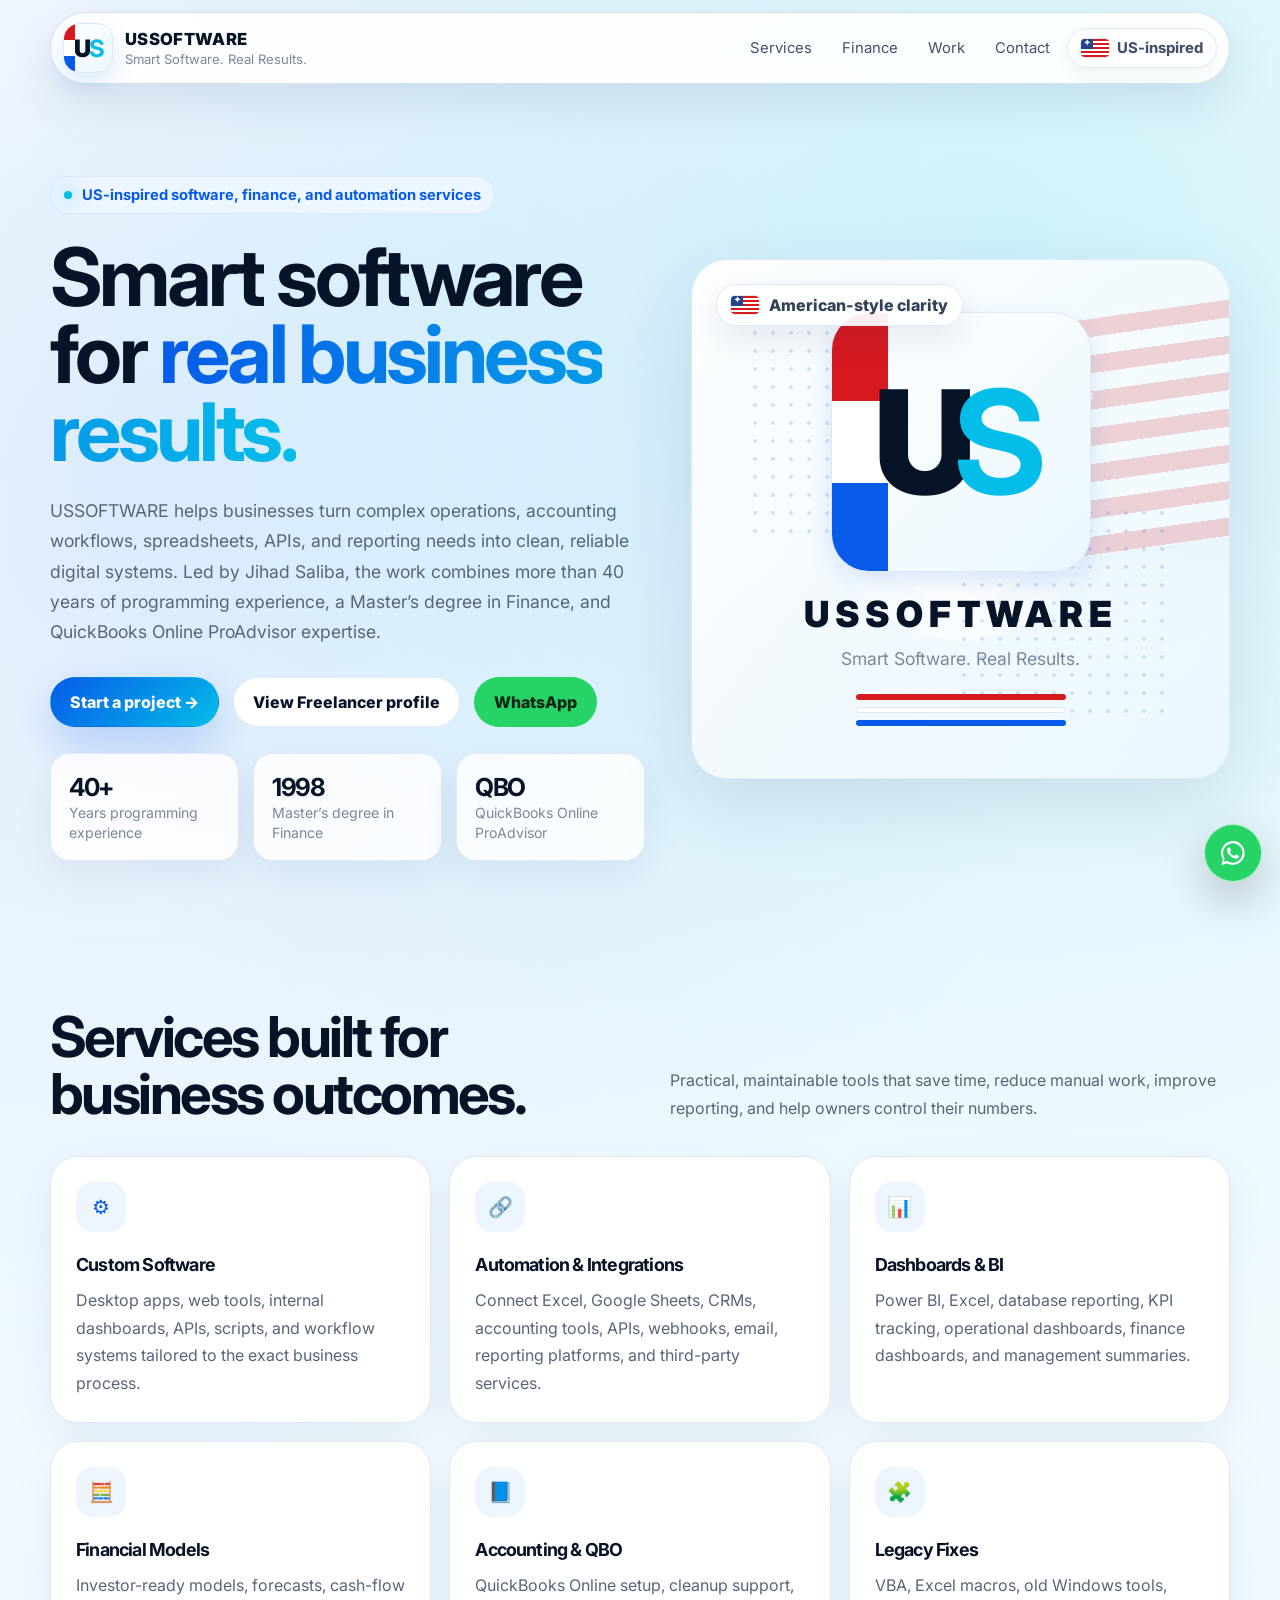
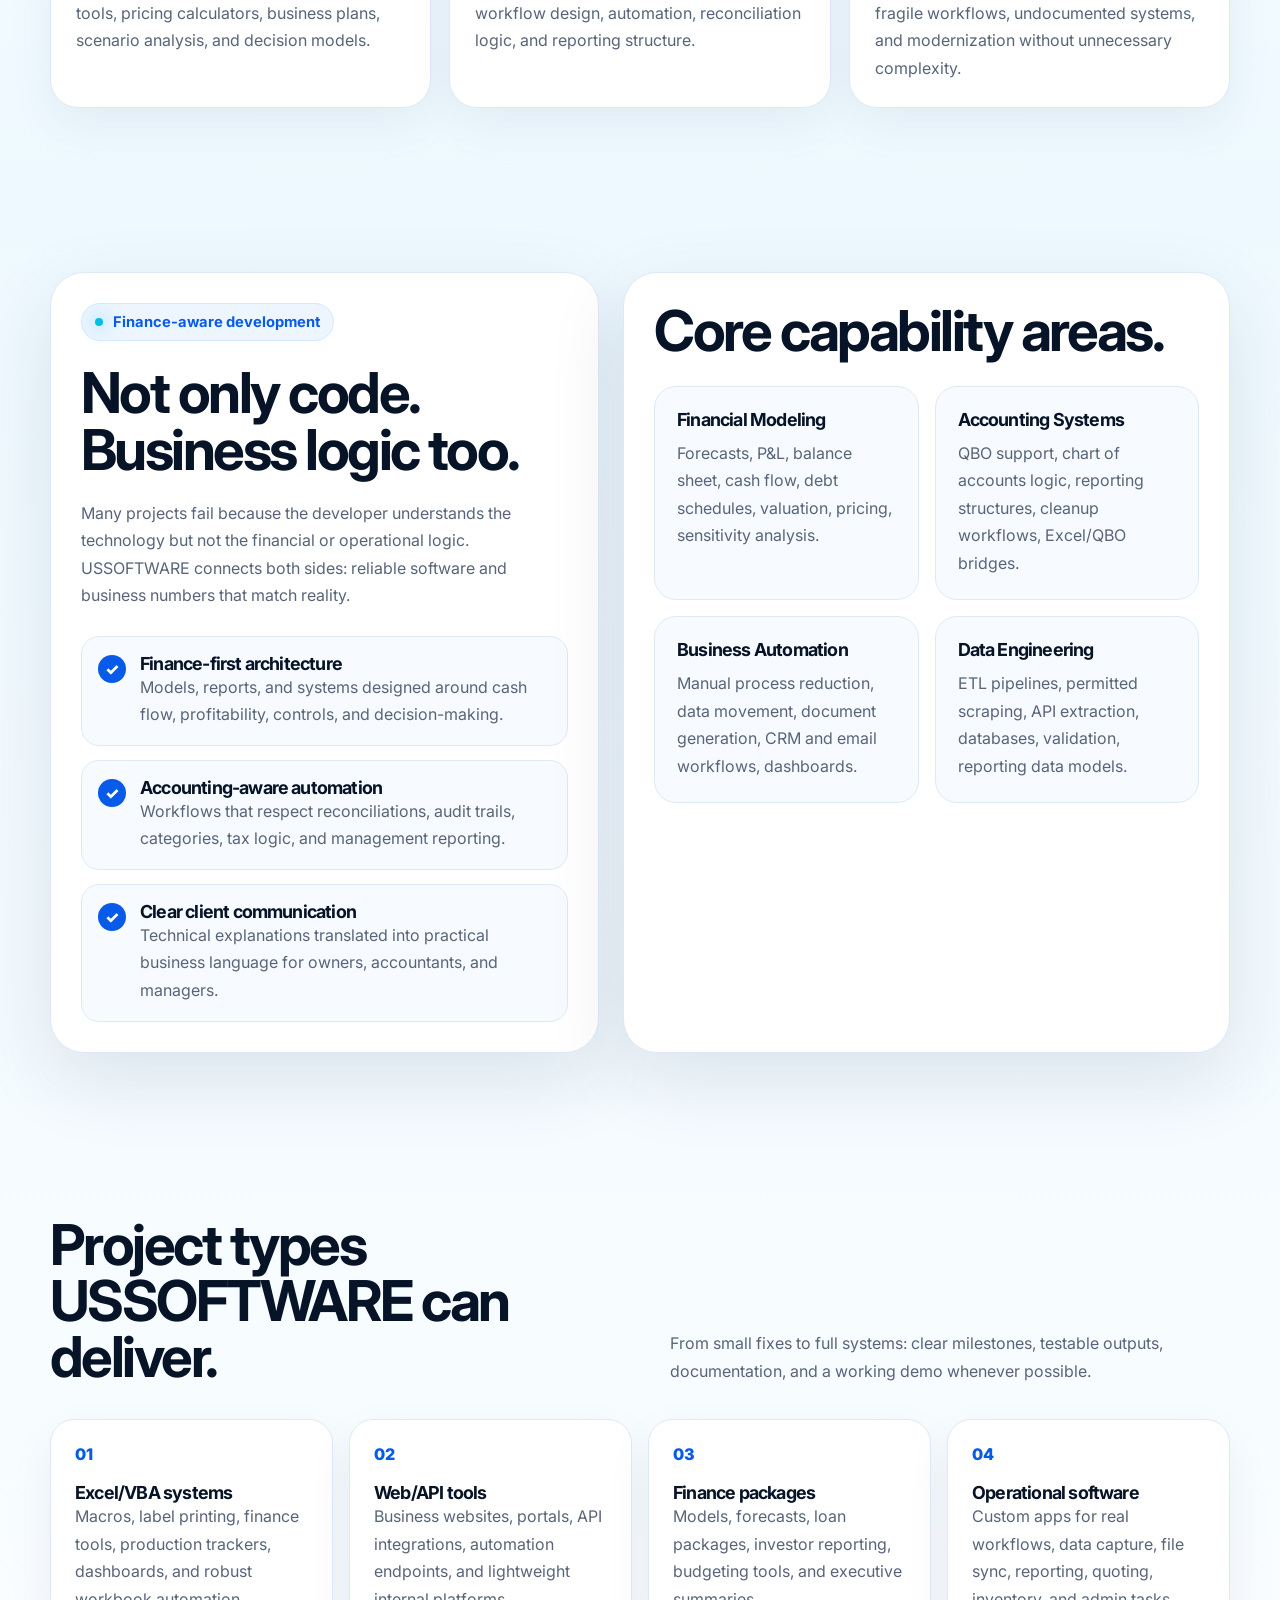
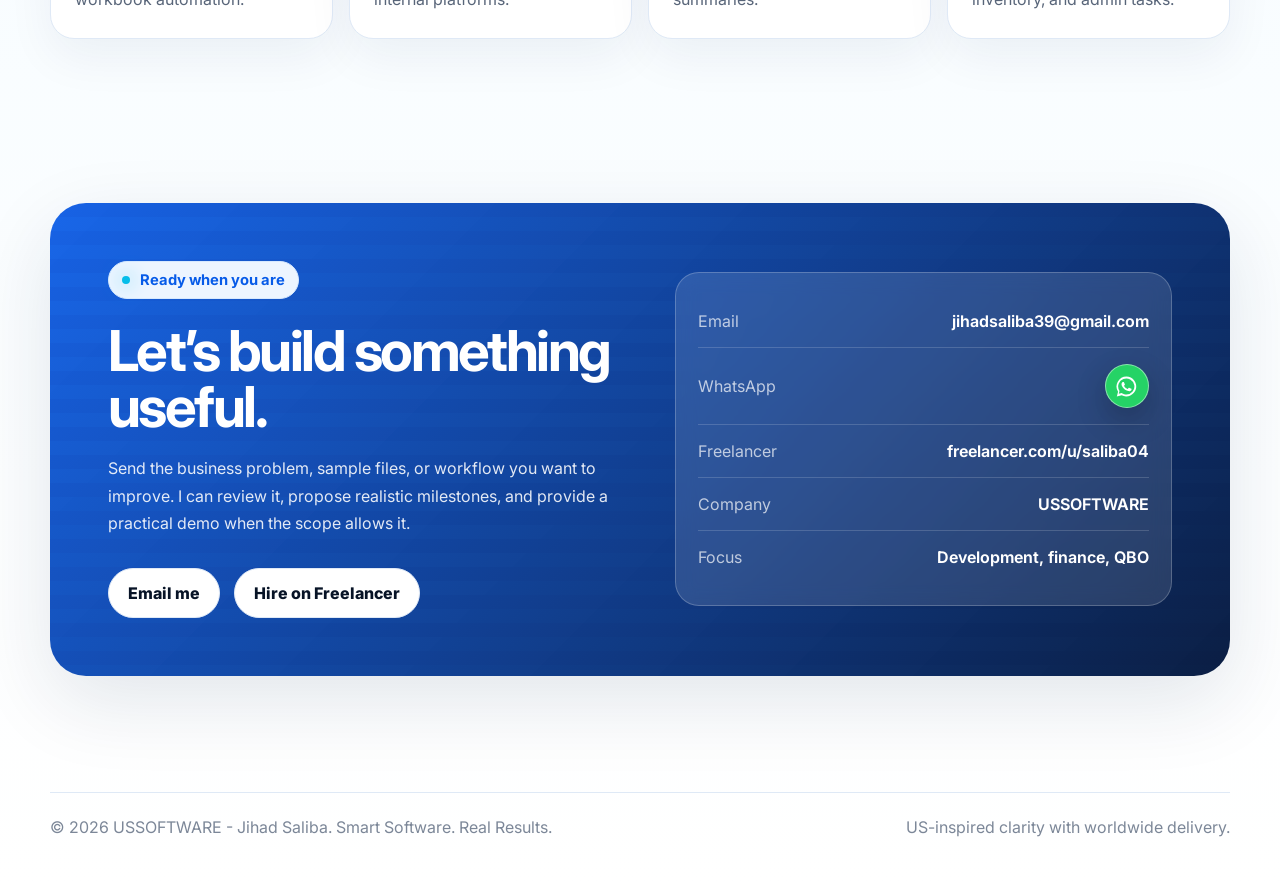
==== index.html @ 2dd70444 "Add files via upload" ====
<!doctype html>
<html lang="en">
<head>
<meta charset="utf-8" />
<meta name="viewport" content="width=device-width, initial-scale=1, viewport-fit=cover" />
<title>USSOFTWARE | Smart Software. Real Results.</title>
<meta name="description" content="USSOFTWARE by Jihad Saliba: software development, automation, financial modeling, accounting systems, dashboards, and QuickBooks Online ProAdvisor services." />
<meta name="theme-color" content="#071326" />
<meta property="og:title" content="USSOFTWARE | Smart Software. Real Results." />
<meta property="og:description" content="Custom software, automation, financial modeling, accounting systems, dashboards, and QBO ProAdvisor services." />
<meta property="og:type" content="website" />
<link rel="preconnect" href="https://fonts.googleapis.com">
<link rel="preconnect" href="https://fonts.gstatic.com" crossorigin>
<link href="https://fonts.googleapis.com/css2?family=Inter:wght@400;500;650;750;850;900&display=swap" rel="stylesheet">
<style>
:root{--ink:#071326;--text:#586579;--muted:#7c8798;--line:#dfe9f6;--blue:#075be8;--cyan:#05bde9;--red:#d71920;--green:#25d366;--shadow:0 26px 80px rgba(12,37,77,.11);--max:1180px}*{box-sizing:border-box}html{scroll-behavior:smooth}body{margin:0;font-family:Inter,system-ui,-apple-system,Segoe UI,sans-serif;color:var(--ink);background:radial-gradient(circle at 80% 6%,rgba(5,189,233,.18),transparent 28%),radial-gradient(circle at 10% 12%,rgba(7,91,232,.10),transparent 26%),linear-gradient(180deg,#fff 0%,#eef9ff 44%,#fff 100%);overflow-x:hidden}a{text-decoration:none;color:inherit}p{margin:0;color:var(--text);line-height:1.72}h1,h2,h3{margin:0;color:var(--ink);letter-spacing:-.045em}h1{font-size:clamp(2.65rem,6.3vw,5.8rem);line-height:.96}h2{font-size:clamp(2rem,4.4vw,3.8rem);line-height:1}h3{font-size:1.12rem}.shell{width:min(var(--max),calc(100% - 40px));margin:0 auto}.topbar{position:sticky;top:max(12px,env(safe-area-inset-top));z-index:50;width:min(var(--max),calc(100% - 28px));margin:12px auto 0;padding:10px 12px;border-radius:999px;display:flex;align-items:center;justify-content:space-between;background:rgba(255,255,255,.92);border:1px solid rgba(214,226,242,.95);box-shadow:0 18px 50px rgba(12,37,77,.10);backdrop-filter:blur(18px)}.brand{display:flex;align-items:center;gap:12px;min-width:0}.brand-mark,.big-mark{position:relative;display:grid;place-items:center;overflow:hidden;background:linear-gradient(135deg,#fff,#eaf7ff);border:1px solid var(--line);box-shadow:0 10px 25px rgba(7,91,232,.14);isolation:isolate}.brand-mark{width:50px;height:50px;border-radius:16px;flex:0 0 50px}.brand-mark:before,.big-mark:before{content:"";position:absolute;left:0;top:0;width:22%;height:100%;background:linear-gradient(180deg,var(--red) 0 34%,#fff 34% 66%,var(--blue) 66% 100%);z-index:-1}.brand-mark span{font-weight:900;font-size:1.5rem;letter-spacing:-.12em;color:var(--ink)}.brand-mark b,.big-mark b{color:var(--cyan)}.brand strong{display:block;font-size:1.04rem;font-weight:850;letter-spacing:.02em;white-space:nowrap}.brand em{display:block;font-style:normal;color:var(--muted);font-size:.82rem;margin-top:2px;white-space:nowrap}nav{display:flex;align-items:center;gap:4px}nav a,.flag-pill{padding:10px 13px;border-radius:999px;color:#425069;font-size:.93rem;transition:.2s ease}nav a:hover{background:#edf5ff;color:var(--blue)}.flag-pill{display:inline-flex;align-items:center;gap:8px;background:#fff;border:1px solid var(--line);font-weight:750;box-shadow:0 8px 22px rgba(12,37,77,.05)}.menu-btn{display:none;border:0;background:transparent;font-size:1.75rem;color:var(--ink)}.mini-flag{width:28px;height:18px;border-radius:4px;display:inline-block;position:relative;flex:0 0 auto;overflow:hidden;box-shadow:0 0 0 1px rgba(7,19,38,.10);background:repeating-linear-gradient(180deg,#d71920 0 2px,#fff 2px 4px)}.mini-flag:before{content:"";position:absolute;left:0;top:0;width:12px;height:10px;background:#21468b}.mini-flag:after{content:"✦";position:absolute;left:2px;top:-3px;color:#fff;font-size:10px;letter-spacing:1px}.hero{padding:92px 0 66px}.hero-grid{display:grid;grid-template-columns:1.05fr .95fr;gap:46px;align-items:center}.eyebrow{display:inline-flex;align-items:center;gap:10px;padding:9px 13px;border-radius:999px;color:var(--blue);background:#edf5ff;border:1px solid #d7e9ff;font-weight:700;font-size:.92rem;margin-bottom:24px}.dot{width:8px;height:8px;border-radius:50%;background:var(--cyan);box-shadow:0 0 20px var(--cyan)}.hero h1 span{color:transparent;background:linear-gradient(90deg,var(--blue),var(--cyan));-webkit-background-clip:text;background-clip:text}.hero-copy{max-width:750px;margin-top:26px;font-size:1.1rem}.cta-row{display:flex;flex-wrap:wrap;gap:14px;margin-top:30px}.btn{display:inline-flex;align-items:center;justify-content:center;gap:9px;padding:14px 19px;border-radius:999px;font-weight:800;border:1px solid transparent;transition:.2s ease}.btn:hover{transform:translateY(-2px)}.btn.primary{color:#fff;background:linear-gradient(135deg,var(--blue),var(--cyan));box-shadow:0 18px 42px rgba(7,91,232,.22)}.btn.secondary{background:#fff;color:var(--ink);border-color:var(--line)}.btn.whatsapp{background:var(--green);color:#052414}.proof-row{display:grid;grid-template-columns:repeat(3,1fr);gap:14px;margin-top:26px}.proof{padding:18px;border-radius:20px;background:rgba(255,255,255,.84);border:1px solid var(--line);box-shadow:0 14px 38px rgba(12,37,77,.07)}.proof strong{display:block;font-size:1.55rem;letter-spacing:-.06em}.proof span{color:var(--muted);font-size:.88rem}.hero-card{position:relative;min-height:520px;border-radius:36px;padding:clamp(24px,4vw,44px);display:grid;place-items:center;overflow:hidden;background:radial-gradient(circle at 50% 48%,#fff 0 24%,rgba(255,255,255,.58) 25% 34%,transparent 35%),linear-gradient(135deg,rgba(255,255,255,.94),rgba(237,247,255,.78));border:1px solid var(--line);box-shadow:var(--shadow)}.hero-card:before,.hero-card:after{content:"";position:absolute;width:220px;height:220px;background-image:radial-gradient(circle,rgba(7,91,232,.16) 2px,transparent 2px);background-size:18px 18px}.hero-card:before{top:64px;left:54px}.hero-card:after{right:54px;bottom:54px}.flag-backdrop{position:absolute;right:-80px;top:56px;width:380px;height:235px;border-radius:30px;opacity:.18;transform:rotate(-8deg);background:repeating-linear-gradient(180deg,#d71920 0 18px,#fff 18px 36px);box-shadow:0 24px 70px rgba(7,31,85,.12)}.flag-backdrop:before{content:"";position:absolute;left:0;top:0;width:155px;height:126px;border-radius:30px 0 18px 0;background:#21468b}.flag-backdrop:after{content:"★ ★ ★ ★ ★\A ★ ★ ★ ★\A ★ ★ ★ ★ ★";white-space:pre;position:absolute;left:22px;top:17px;color:#fff;font-size:15px;line-height:1.55;letter-spacing:7px}.ribbon{position:absolute;left:24px;top:24px;z-index:3;display:inline-flex;align-items:center;gap:10px;padding:10px 14px;border-radius:999px;background:rgba(255,255,255,.92);border:1px solid var(--line);box-shadow:0 14px 34px rgba(12,37,77,.09);color:#334158;font-weight:800;white-space:nowrap}.big-logo{position:relative;z-index:2;width:min(430px,100%);text-align:center}.big-mark{width:clamp(170px,34vw,260px);height:clamp(170px,34vw,260px);border-radius:38px;margin:0 auto 24px}.big-mark span{font-weight:900;font-size:clamp(5.8rem,12vw,9rem);letter-spacing:-.16em;color:var(--ink);transform:translateX(-.08em)}.wordmark{font-size:clamp(1.4rem,3vw,2.25rem);line-height:1.05;letter-spacing:.16em;font-weight:900;color:var(--ink);white-space:nowrap}.tagline{margin-top:10px;color:var(--muted);font-size:clamp(.95rem,2vw,1.1rem)}.flag-lines{width:210px;max-width:70%;margin:20px auto 0;display:grid;gap:7px}.flag-lines span{height:6px;border-radius:99px;display:block}.flag-lines span:nth-child(1){background:var(--red)}.flag-lines span:nth-child(2){background:#fff;border:1px solid var(--line)}.flag-lines span:nth-child(3){background:var(--blue)}section{padding:82px 0}.section-head{display:flex;justify-content:space-between;align-items:end;gap:22px;margin-bottom:34px}.section-head p{max-width:560px}.cards{display:grid;grid-template-columns:repeat(3,1fr);gap:18px}.card{min-height:244px;padding:25px;border-radius:28px;background:#fff;border:1px solid var(--line);box-shadow:0 18px 48px rgba(12,37,77,.06);transition:.2s ease}.card:hover{transform:translateY(-5px);box-shadow:0 26px 65px rgba(12,37,77,.1)}.icon{width:50px;height:50px;border-radius:17px;display:grid;place-items:center;margin-bottom:22px;color:var(--blue);background:#edf5ff;font-size:1.25rem}.card h3{margin-bottom:12px}.split{display:grid;grid-template-columns:.95fr 1.05fr;gap:24px;align-items:stretch}.panel{border-radius:34px;padding:30px;background:#fff;border:1px solid var(--line);box-shadow:var(--shadow)}.list{display:grid;gap:14px;margin-top:26px}.list-item{display:grid;grid-template-columns:auto 1fr;gap:14px;padding:16px;border-radius:18px;background:#f7fbff;border:1px solid var(--line)}.check{width:28px;height:28px;border-radius:50%;display:grid;place-items:center;color:#fff;background:var(--blue);font-weight:850;margin-top:2px}.feature-grid{display:grid;grid-template-columns:repeat(2,1fr);gap:16px;margin-top:26px}.feature-tile{padding:22px;border-radius:22px;border:1px solid var(--line);background:#f7fbff}.feature-tile h3{margin-bottom:10px}.timeline{display:grid;grid-template-columns:repeat(4,1fr);gap:16px}.step{padding:24px;border-radius:24px;background:#fff;border:1px solid var(--line);box-shadow:0 18px 48px rgba(12,37,77,.06)}.num{color:var(--blue);font-weight:850;margin-bottom:18px;display:inline-block}.contact-box{border-radius:36px;padding:clamp(30px,6vw,58px);display:grid;grid-template-columns:1.04fr .96fr;gap:28px;align-items:center;overflow:hidden;position:relative;color:#fff;background:linear-gradient(135deg,rgba(7,91,232,.93),rgba(6,26,64,.98)),repeating-linear-gradient(180deg,rgba(215,25,32,.22) 0 14px,rgba(255,255,255,.14) 14px 28px);box-shadow:var(--shadow)}.contact-box h2,.contact-box p{color:#fff}.contact-box p{opacity:.88}.contact-card{position:relative;z-index:1;padding:22px;border-radius:24px;background:rgba(255,255,255,.12);border:1px solid rgba(255,255,255,.22);backdrop-filter:blur(10px)}.contact-row{display:flex;align-items:center;justify-content:space-between;gap:14px;padding:16px 0;border-bottom:1px solid rgba(255,255,255,.16)}.contact-row:last-child{border-bottom:0}.contact-row span{color:rgba(255,255,255,.7)}.contact-row a{color:#fff;font-weight:650;word-break:break-word}.wa-contact-icon{width:44px;height:44px;border-radius:50%;background:#25D366;display:grid;place-items:center;box-shadow:0 12px 30px rgba(0,0,0,.22);border:1px solid rgba(255,255,255,.45);flex:0 0 auto}.wa-contact-icon svg{width:25px;height:25px;fill:#fff}.wa-contact-icon:hover{transform:translateY(-2px)}footer{padding:34px 0 50px;color:var(--muted)}.footer-inner{display:flex;justify-content:space-between;gap:20px;flex-wrap:wrap;border-top:1px solid var(--line);padding-top:24px}.reveal{opacity:0;transform:translateY(22px);transition:.65s ease}.reveal.visible{opacity:1;transform:translateY(0)}.whatsapp-float{position:fixed;right:18px;bottom:18px;z-index:100;width:58px;height:58px;border-radius:50%;background:var(--green);display:grid;place-items:center;box-shadow:0 18px 45px rgba(0,0,0,.22);border:1px solid rgba(255,255,255,.6)}.whatsapp-float svg{width:30px;height:30px;fill:#fff}@media(max-width:960px){.hero-grid,.split,.contact-box{grid-template-columns:1fr}.cards{grid-template-columns:repeat(2,1fr)}.timeline{grid-template-columns:repeat(2,1fr)}.proof-row{grid-template-columns:1fr}.hero-card{min-height:430px}.flag-backdrop{right:-115px;top:70px}}@media(max-width:720px){.shell{width:min(100% - 30px,var(--max))}.topbar{top:10px;width:calc(100% - 24px);border-radius:24px}.brand-mark{width:46px;height:46px;border-radius:15px;flex-basis:46px}.brand strong{font-size:.98rem}.brand em{font-size:.78rem}.menu-btn{display:block}nav{display:none;position:absolute;left:12px;right:12px;top:68px;padding:12px;border-radius:22px;background:rgba(255,255,255,.98);border:1px solid var(--line);flex-direction:column;align-items:stretch}nav.open{display:flex}.flag-pill{justify-content:center}.hero{padding-top:76px}h1{font-size:clamp(2.65rem,13vw,4.2rem)}.hero-copy{font-size:1rem}.cards,.timeline,.feature-grid{grid-template-columns:1fr}.section-head{display:block}.section-head p{margin-top:16px}section{padding:64px 0}.hero-card{min-height:370px;padding:28px 18px;border-radius:30px}.hero-card:before{left:22px;top:86px}.hero-card:after{right:10px;bottom:24px}.flag-backdrop{width:270px;height:165px;right:-110px;top:70px;opacity:.12}.flag-backdrop:before{width:108px;height:88px}.flag-backdrop:after{font-size:9px;left:14px;top:10px;letter-spacing:4px}.ribbon{left:16px;top:16px;font-size:.83rem;padding:9px 11px}.big-logo{padding-top:30px}.wordmark{font-size:clamp(1.15rem,6vw,1.6rem);letter-spacing:.12em}.contact-row{align-items:flex-start;flex-direction:column}.whatsapp-float{right:14px;bottom:14px;width:54px;height:54px}}@media(max-width:390px){.brand em{display:none}.brand strong{font-size:.94rem}.wordmark{letter-spacing:.08em}.btn{width:100%}}
</style>
</head>
<body>
<header class="topbar"><a href="#top" class="brand" aria-label="USSOFTWARE home"><span class="brand-mark" aria-hidden="true"><span>U<b>S</b></span></span><span><strong>USSOFTWARE</strong><em>Smart Software. Real Results.</em></span></a><button class="menu-btn" aria-label="Open menu" onclick="document.querySelector('nav').classList.toggle('open')">☰</button><nav><a href="#services">Services</a><a href="#finance">Finance</a><a href="#work">Work</a><a href="#contact">Contact</a><span class="flag-pill"><span class="mini-flag" aria-hidden="true"></span>US-inspired</span></nav></header>
<main id="top"><section class="hero"><div class="shell hero-grid"><div class="reveal"><div class="eyebrow"><span class="dot"></span>US-inspired software, finance, and automation services</div><h1>Smart software for <span>real business results.</span></h1><p class="hero-copy">USSOFTWARE helps businesses turn complex operations, accounting workflows, spreadsheets, APIs, and reporting needs into clean, reliable digital systems. Led by Jihad Saliba, the work combines more than 40 years of programming experience, a Master’s degree in Finance, and QuickBooks Online ProAdvisor expertise.</p><div class="cta-row"><a class="btn primary" href="mailto:jihadsaliba39@gmail.com?subject=Project%20Inquiry%20from%20USSOFTWARE%20Website">Start a project →</a><a class="btn secondary" href="https://www.freelancer.com/u/saliba04" target="_blank" rel="noopener">View Freelancer profile</a><a class="btn whatsapp" href="https://wa.me/9613613731?text=Hello%20Jihad,%20I%20visited%20your%20USSOFTWARE%20website%20and%20would%20like%20to%20discuss%20a%20project." target="_blank" rel="noopener">WhatsApp</a></div><div class="proof-row reveal"><div class="proof"><strong>40+</strong><span>Years programming experience</span></div><div class="proof"><strong>1998</strong><span>Master’s degree in Finance</span></div><div class="proof"><strong>QBO</strong><span>QuickBooks Online ProAdvisor</span></div></div></div><aside class="hero-card reveal" aria-label="USSOFTWARE logo panel"><div class="flag-backdrop" aria-hidden="true"></div><div class="ribbon"><span class="mini-flag" aria-hidden="true"></span>American-style clarity</div><div class="big-logo"><div class="big-mark" aria-hidden="true"><span>U<b>S</b></span></div><div class="wordmark">USSOFTWARE</div><p class="tagline">Smart Software. Real Results.</p><div class="flag-lines" aria-hidden="true"><span></span><span></span><span></span></div></div></aside></div></section>
<section id="services"><div class="shell"><div class="section-head reveal"><h2>Services built for business outcomes.</h2><p>Practical, maintainable tools that save time, reduce manual work, improve reporting, and help owners control their numbers.</p></div><div class="cards"><article class="card reveal"><div class="icon">⚙️</div><h3>Custom Software</h3><p>Desktop apps, web tools, internal dashboards, APIs, scripts, and workflow systems tailored to the exact business process.</p></article><article class="card reveal"><div class="icon">🔗</div><h3>Automation & Integrations</h3><p>Connect Excel, Google Sheets, CRMs, accounting tools, APIs, webhooks, email, reporting platforms, and third-party services.</p></article><article class="card reveal"><div class="icon">📊</div><h3>Dashboards & BI</h3><p>Power BI, Excel, database reporting, KPI tracking, operational dashboards, finance dashboards, and management summaries.</p></article><article class="card reveal"><div class="icon">🧮</div><h3>Financial Models</h3><p>Investor-ready models, forecasts, cash-flow tools, pricing calculators, business plans, scenario analysis, and decision models.</p></article><article class="card reveal"><div class="icon">📘</div><h3>Accounting & QBO</h3><p>QuickBooks Online setup, cleanup support, workflow design, automation, reconciliation logic, and reporting structure.</p></article><article class="card reveal"><div class="icon">🧩</div><h3>Legacy Fixes</h3><p>VBA, Excel macros, old Windows tools, fragile workflows, undocumented systems, and modernization without unnecessary complexity.</p></article></div></div></section>
<section id="finance"><div class="shell split"><div class="panel reveal"><span class="eyebrow"><span class="dot"></span>Finance-aware development</span><h2>Not only code. Business logic too.</h2><p style="margin-top:22px">Many projects fail because the developer understands the technology but not the financial or operational logic. USSOFTWARE connects both sides: reliable software and business numbers that match reality.</p><div class="list"><div class="list-item"><div class="check">✓</div><div><h3>Finance-first architecture</h3><p>Models, reports, and systems designed around cash flow, profitability, controls, and decision-making.</p></div></div><div class="list-item"><div class="check">✓</div><div><h3>Accounting-aware automation</h3><p>Workflows that respect reconciliations, audit trails, categories, tax logic, and management reporting.</p></div></div><div class="list-item"><div class="check">✓</div><div><h3>Clear client communication</h3><p>Technical explanations translated into practical business language for owners, accountants, and managers.</p></div></div></div></div><div class="panel reveal"><h2>Core capability areas.</h2><div class="feature-grid"><div class="feature-tile"><h3>Financial Modeling</h3><p>Forecasts, P&L, balance sheet, cash flow, debt schedules, valuation, pricing, sensitivity analysis.</p></div><div class="feature-tile"><h3>Accounting Systems</h3><p>QBO support, chart of accounts logic, reporting structures, cleanup workflows, Excel/QBO bridges.</p></div><div class="feature-tile"><h3>Business Automation</h3><p>Manual process reduction, data movement, document generation, CRM and email workflows, dashboards.</p></div><div class="feature-tile"><h3>Data Engineering</h3><p>ETL pipelines, permitted scraping, API extraction, databases, validation, reporting data models.</p></div></div></div></div></section>
<section id="work"><div class="shell"><div class="section-head reveal"><h2>Project types USSOFTWARE can deliver.</h2><p>From small fixes to full systems: clear milestones, testable outputs, documentation, and a working demo whenever possible.</p></div><div class="timeline"><div class="step reveal"><span class="num">01</span><h3>Excel/VBA systems</h3><p>Macros, label printing, finance tools, production trackers, dashboards, and robust workbook automation.</p></div><div class="step reveal"><span class="num">02</span><h3>Web/API tools</h3><p>Business websites, portals, API integrations, automation endpoints, and lightweight internal platforms.</p></div><div class="step reveal"><span class="num">03</span><h3>Finance packages</h3><p>Models, forecasts, loan packages, investor reporting, budgeting tools, and executive summaries.</p></div><div class="step reveal"><span class="num">04</span><h3>Operational software</h3><p>Custom apps for real workflows, data capture, file sync, reporting, quoting, inventory, and admin tasks.</p></div></div></div></section>
<section id="contact"><div class="shell"><div class="contact-box reveal"><div><span class="eyebrow"><span class="dot"></span>Ready when you are</span><h2>Let’s build something useful.</h2><p style="margin-top:20px">Send the business problem, sample files, or workflow you want to improve. I can review it, propose realistic milestones, and provide a practical demo when the scope allows it.</p><div class="cta-row"><a class="btn secondary" href="mailto:jihadsaliba39@gmail.com?subject=New%20Project%20Inquiry%20-%20USSOFTWARE&body=Hello%20Jihad,%0D%0A%0D%0AI%20would%20like%20to%20discuss%20a%20project%20about:%0D%0A">Email me</a><a class="btn secondary" href="https://www.freelancer.com/hireme/saliba04" target="_blank" rel="noopener">Hire on Freelancer</a></div></div><div class="contact-card"><div class="contact-row"><span>Email</span><a href="mailto:jihadsaliba39@gmail.com">jihadsaliba39@gmail.com</a></div><div class="contact-row"><span>WhatsApp</span><a class="wa-contact-icon" href="https://wa.me/9613613731?text=Hello%20Jihad,%20I%20visited%20your%20USSOFTWARE%20website%20and%20would%20like%20to%20discuss%20a%20project." target="_blank" rel="noopener" aria-label="Chat on WhatsApp"><svg viewBox="0 0 32 32" aria-hidden="true"><path d="M16.01 3.2A12.76 12.76 0 0 0 5.18 22.7L3.6 28.8l6.25-1.52A12.75 12.75 0 1 0 16.01 3.2Zm0 23.18c-2.05 0-4.06-.6-5.78-1.75l-.41-.27-3.7.9.94-3.6-.29-.43a10.35 10.35 0 1 1 9.24 5.15Zm5.74-7.78c-.31-.16-1.86-.92-2.15-1.03-.29-.1-.5-.16-.71.16-.21.31-.81 1.03-1 1.24-.18.21-.37.24-.68.08-.31-.16-1.32-.49-2.51-1.55-.93-.83-1.56-1.85-1.74-2.16-.18-.31-.02-.48.14-.64.14-.14.31-.37.47-.55.16-.18.21-.31.31-.52.1-.21.05-.39-.03-.55-.08-.16-.71-1.71-.97-2.34-.26-.62-.52-.53-.71-.54h-.6c-.21 0-.55.08-.84.39-.29.31-1.1 1.08-1.1 2.63s1.13 3.05 1.29 3.26c.16.21 2.23 3.4 5.4 4.77.75.32 1.34.52 1.8.66.76.24 1.45.21 2 .13.61-.09 1.86-.76 2.13-1.5.26-.73.26-1.36.18-1.5-.08-.13-.29-.21-.6-.37Z"/></svg></a></div><div class="contact-row"><span>Freelancer</span><a href="https://www.freelancer.com/u/saliba04" target="_blank" rel="noopener">freelancer.com/u/saliba04</a></div><div class="contact-row"><span>Company</span><a href="#top">USSOFTWARE</a></div><div class="contact-row"><span>Focus</span><a href="#services">Development, finance, QBO</a></div></div></div></div></section></main>
<footer><div class="shell footer-inner"><span>© <span id="year"></span> USSOFTWARE - Jihad Saliba. Smart Software. Real Results.</span><span>US-inspired clarity with worldwide delivery.</span></div></footer>
<a class="whatsapp-float" href="https://wa.me/9613613731?text=Hello%20Jihad,%20I%20visited%20your%20USSOFTWARE%20website%20and%20would%20like%20to%20discuss%20a%20project." target="_blank" rel="noopener" aria-label="Chat on WhatsApp"><svg viewBox="0 0 32 32" aria-hidden="true"><path d="M16.01 3.2A12.76 12.76 0 0 0 5.18 22.7L3.6 28.8l6.25-1.52A12.75 12.75 0 1 0 16.01 3.2Zm0 23.18c-2.05 0-4.06-.6-5.78-1.75l-.41-.27-3.7.9.94-3.6-.29-.43a10.35 10.35 0 1 1 9.24 5.15Zm5.74-7.78c-.31-.16-1.86-.92-2.15-1.03-.29-.1-.5-.16-.71.16-.21.31-.81 1.03-1 1.24-.18.21-.37.24-.68.08-.31-.16-1.32-.49-2.51-1.55-.93-.83-1.56-1.85-1.74-2.16-.18-.31-.02-.48.14-.64.14-.14.31-.37.47-.55.16-.18.21-.31.31-.52.1-.21.05-.39-.03-.55-.08-.16-.71-1.71-.97-2.34-.26-.62-.52-.53-.71-.54h-.6c-.21 0-.55.08-.84.39-.29.31-1.1 1.08-1.1 2.63s1.13 3.05 1.29 3.26c.16.21 2.23 3.4 5.4 4.77.75.32 1.34.52 1.8.66.76.24 1.45.21 2 .13.61-.09 1.86-.76 2.13-1.5.26-.73.26-1.36.18-1.5-.08-.13-.29-.21-.6-.37Z"/></svg></a>
<script>document.getElementById('year').textContent=new Date().getFullYear();const observer=new IntersectionObserver((entries)=>{entries.forEach((entry)=>{if(entry.isIntersecting)entry.target.classList.add('visible')})},{threshold:.12});document.querySelectorAll('.reveal').forEach((el)=>observer.observe(el));document.querySelectorAll('nav a').forEach((link)=>{link.addEventListener('click',()=>document.querySelector('nav').classList.remove('open'))});</script>
<script type="application/ld+json">{"@context":"https://schema.org","@type":"ProfessionalService","name":"USSOFTWARE","founder":"Jihad Saliba","description":"Custom software development, financial modeling, accounting automation, dashboards, and QuickBooks Online ProAdvisor services.","email":"jihadsaliba39@gmail.com","url":"https://www.freelancer.com/hireme/saliba04","areaServed":"Worldwide","knowsLanguage":["English","French","Arabic"],"serviceType":["Software Development","Financial Modeling","QuickBooks Online Consulting","Business Automation","Dashboard Development"]}</script>
<script defer src="https://static.cloudflareinsights.com/beacon.min.js" data-cf-beacon='{"token": "175af1d7c566448f83ae9717b216f542"}'></script>
</body>
</html>
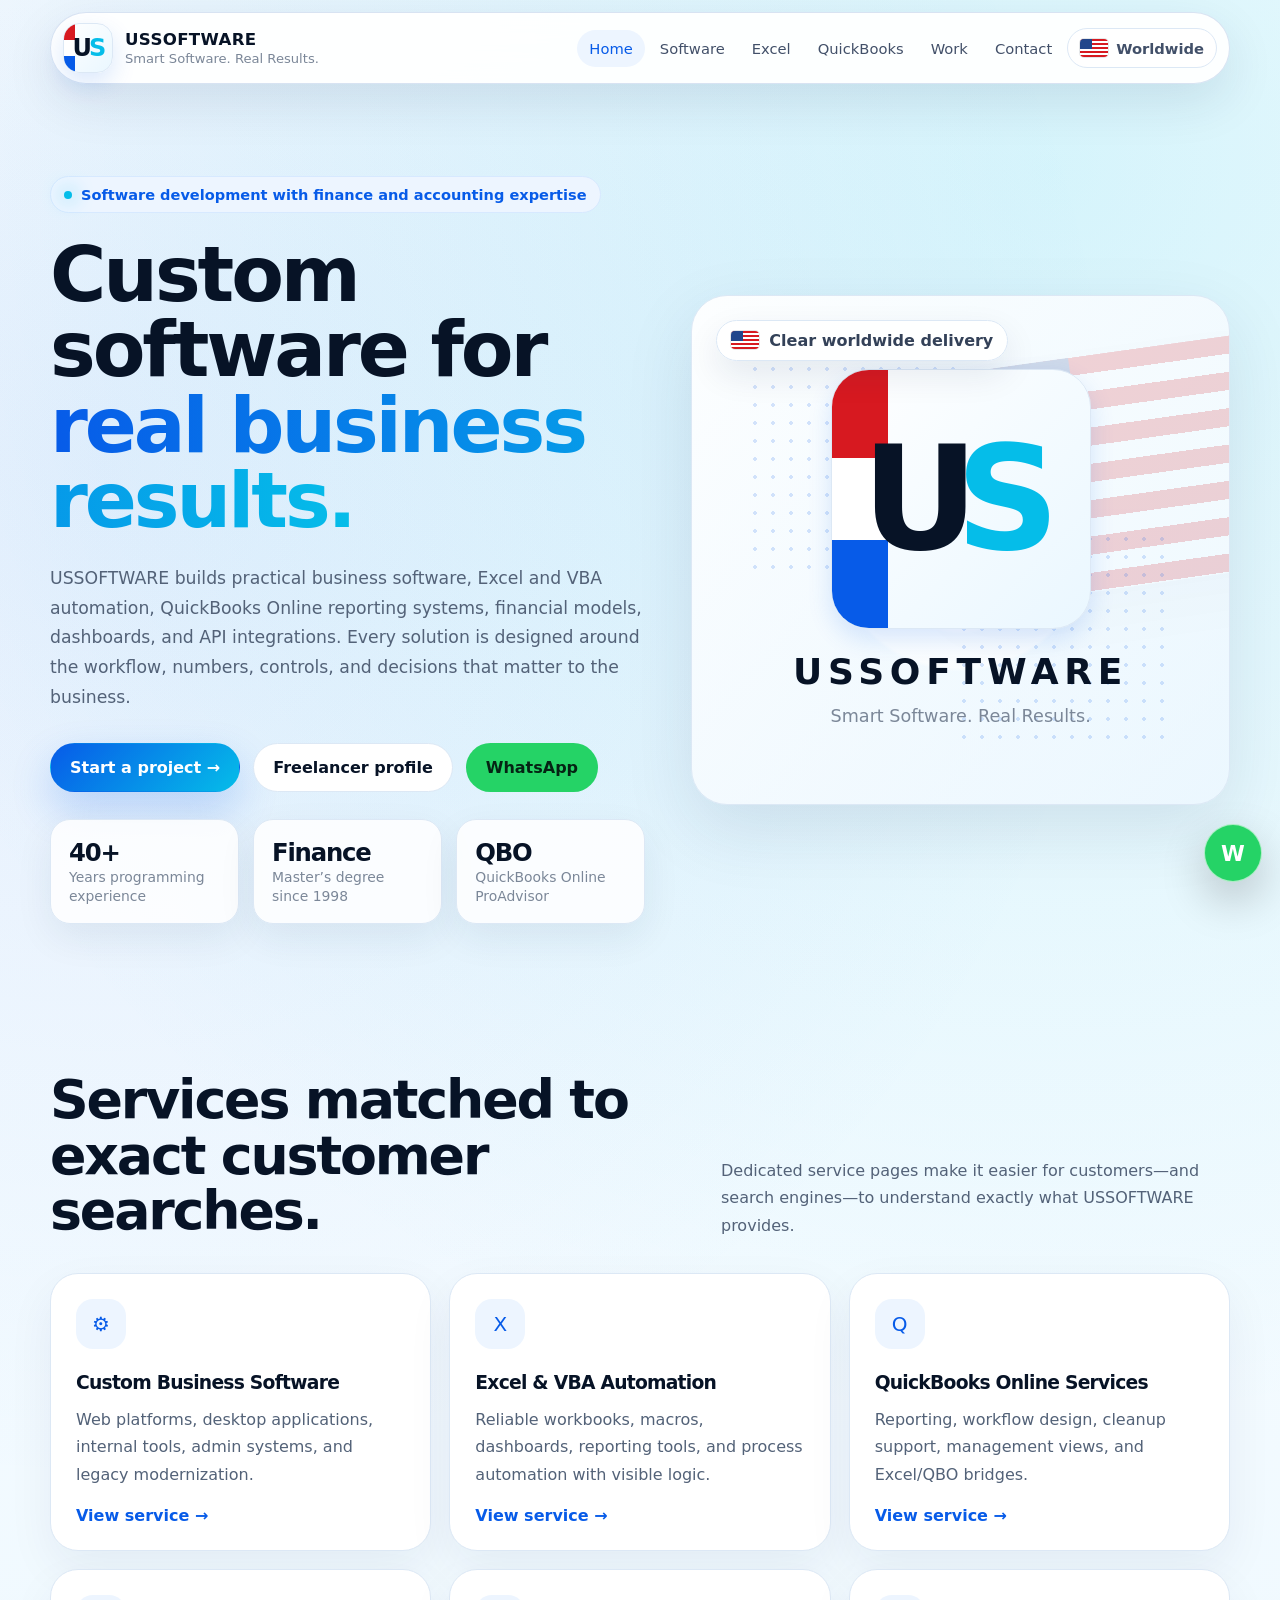
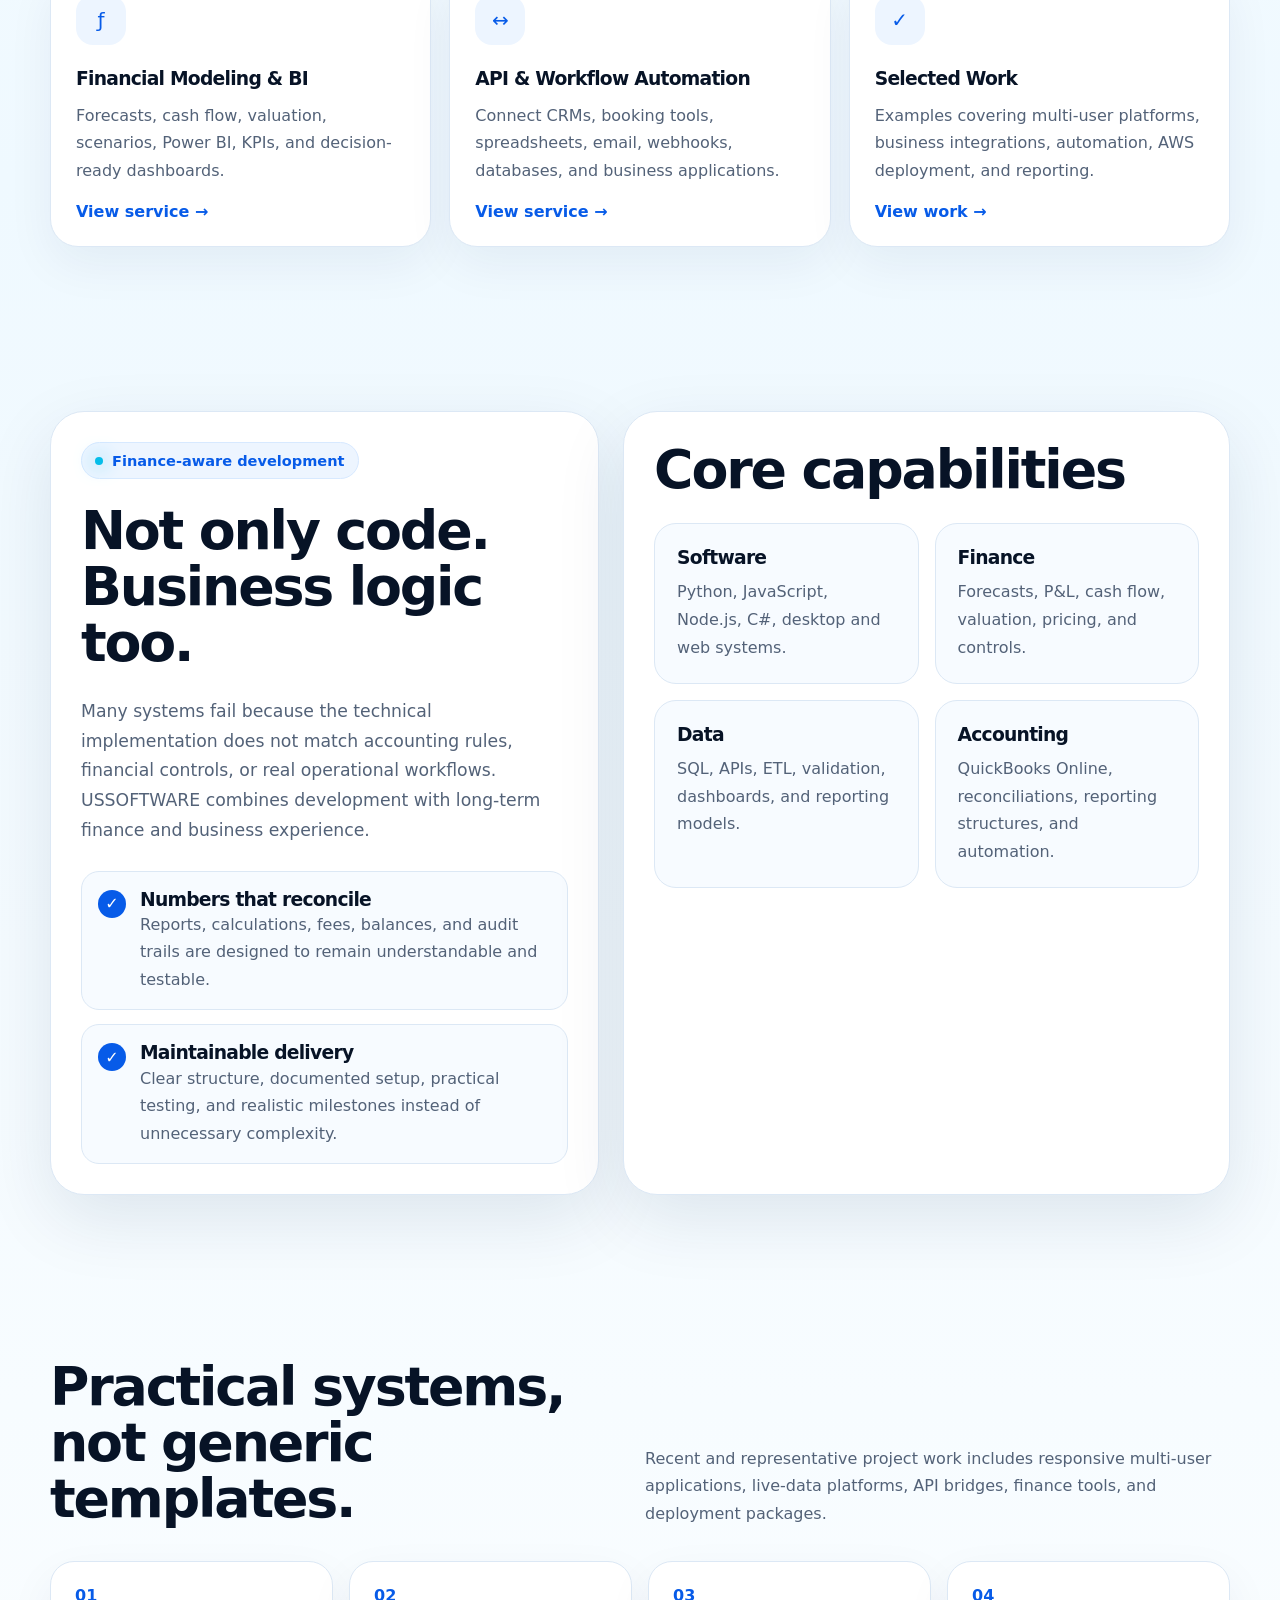
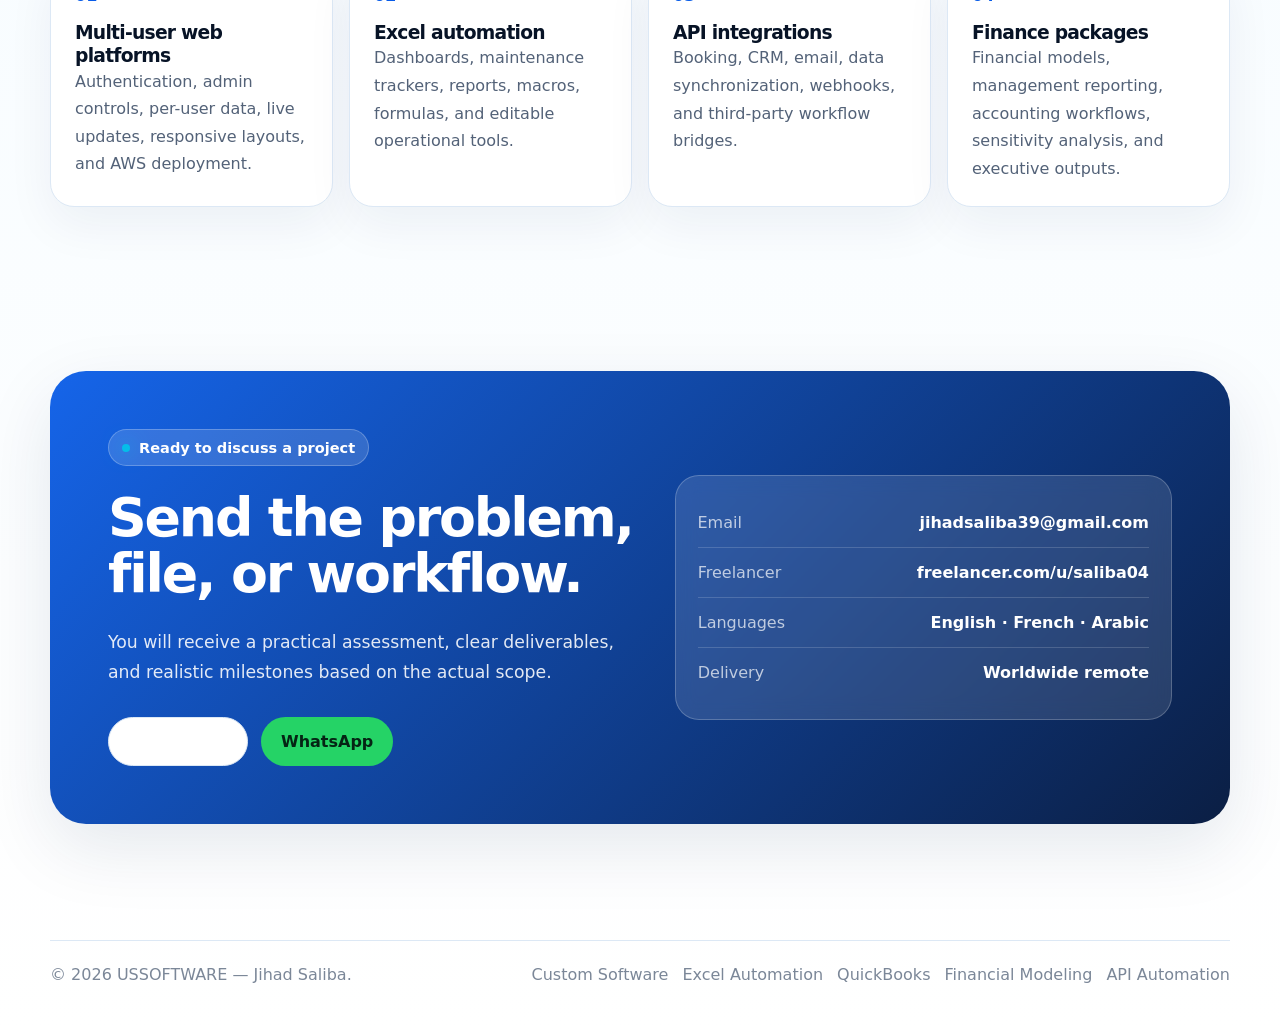
==== commit da5f4f21: "Add files via upload" ====
--- a/index.html
+++ b/index.html
@@ -1,32 +1,58 @@
 <!doctype html>
 <html lang="en">
 <head>
-<meta charset="utf-8" />
-<meta name="viewport" content="width=device-width, initial-scale=1, viewport-fit=cover" />
-<title>USSOFTWARE | Smart Software. Real Results.</title>
-<meta name="description" content="USSOFTWARE by Jihad Saliba: software development, automation, financial modeling, accounting systems, dashboards, and QuickBooks Online ProAdvisor services." />
-<meta name="theme-color" content="#071326" />
-<meta property="og:title" content="USSOFTWARE | Smart Software. Real Results." />
-<meta property="og:description" content="Custom software, automation, financial modeling, accounting systems, dashboards, and QBO ProAdvisor services." />
-<meta property="og:type" content="website" />
-<link rel="preconnect" href="https://fonts.googleapis.com">
-<link rel="preconnect" href="https://fonts.gstatic.com" crossorigin>
-<link href="https://fonts.googleapis.com/css2?family=Inter:wght@400;500;650;750;850;900&display=swap" rel="stylesheet">
-<style>
-:root{--ink:#071326;--text:#586579;--muted:#7c8798;--line:#dfe9f6;--blue:#075be8;--cyan:#05bde9;--red:#d71920;--green:#25d366;--shadow:0 26px 80px rgba(12,37,77,.11);--max:1180px}*{box-sizing:border-box}html{scroll-behavior:smooth}body{margin:0;font-family:Inter,system-ui,-apple-system,Segoe UI,sans-serif;color:var(--ink);background:radial-gradient(circle at 80% 6%,rgba(5,189,233,.18),transparent 28%),radial-gradient(circle at 10% 12%,rgba(7,91,232,.10),transparent 26%),linear-gradient(180deg,#fff 0%,#eef9ff 44%,#fff 100%);overflow-x:hidden}a{text-decoration:none;color:inherit}p{margin:0;color:var(--text);line-height:1.72}h1,h2,h3{margin:0;color:var(--ink);letter-spacing:-.045em}h1{font-size:clamp(2.65rem,6.3vw,5.8rem);line-height:.96}h2{font-size:clamp(2rem,4.4vw,3.8rem);line-height:1}h3{font-size:1.12rem}.shell{width:min(var(--max),calc(100% - 40px));margin:0 auto}.topbar{position:sticky;top:max(12px,env(safe-area-inset-top));z-index:50;width:min(var(--max),calc(100% - 28px));margin:12px auto 0;padding:10px 12px;border-radius:999px;display:flex;align-items:center;justify-content:space-between;background:rgba(255,255,255,.92);border:1px solid rgba(214,226,242,.95);box-shadow:0 18px 50px rgba(12,37,77,.10);backdrop-filter:blur(18px)}.brand{display:flex;align-items:center;gap:12px;min-width:0}.brand-mark,.big-mark{position:relative;display:grid;place-items:center;overflow:hidden;background:linear-gradient(135deg,#fff,#eaf7ff);border:1px solid var(--line);box-shadow:0 10px 25px rgba(7,91,232,.14);isolation:isolate}.brand-mark{width:50px;height:50px;border-radius:16px;flex:0 0 50px}.brand-mark:before,.big-mark:before{content:"";position:absolute;left:0;top:0;width:22%;height:100%;background:linear-gradient(180deg,var(--red) 0 34%,#fff 34% 66%,var(--blue) 66% 100%);z-index:-1}.brand-mark span{font-weight:900;font-size:1.5rem;letter-spacing:-.12em;color:var(--ink)}.brand-mark b,.big-mark b{color:var(--cyan)}.brand strong{display:block;font-size:1.04rem;font-weight:850;letter-spacing:.02em;white-space:nowrap}.brand em{display:block;font-style:normal;color:var(--muted);font-size:.82rem;margin-top:2px;white-space:nowrap}nav{display:flex;align-items:center;gap:4px}nav a,.flag-pill{padding:10px 13px;border-radius:999px;color:#425069;font-size:.93rem;transition:.2s ease}nav a:hover{background:#edf5ff;color:var(--blue)}.flag-pill{display:inline-flex;align-items:center;gap:8px;background:#fff;border:1px solid var(--line);font-weight:750;box-shadow:0 8px 22px rgba(12,37,77,.05)}.menu-btn{display:none;border:0;background:transparent;font-size:1.75rem;color:var(--ink)}.mini-flag{width:28px;height:18px;border-radius:4px;display:inline-block;position:relative;flex:0 0 auto;overflow:hidden;box-shadow:0 0 0 1px rgba(7,19,38,.10);background:repeating-linear-gradient(180deg,#d71920 0 2px,#fff 2px 4px)}.mini-flag:before{content:"";position:absolute;left:0;top:0;width:12px;height:10px;background:#21468b}.mini-flag:after{content:"✦";position:absolute;left:2px;top:-3px;color:#fff;font-size:10px;letter-spacing:1px}.hero{padding:92px 0 66px}.hero-grid{display:grid;grid-template-columns:1.05fr .95fr;gap:46px;align-items:center}.eyebrow{display:inline-flex;align-items:center;gap:10px;padding:9px 13px;border-radius:999px;color:var(--blue);background:#edf5ff;border:1px solid #d7e9ff;font-weight:700;font-size:.92rem;margin-bottom:24px}.dot{width:8px;height:8px;border-radius:50%;background:var(--cyan);box-shadow:0 0 20px var(--cyan)}.hero h1 span{color:transparent;background:linear-gradient(90deg,var(--blue),var(--cyan));-webkit-background-clip:text;background-clip:text}.hero-copy{max-width:750px;margin-top:26px;font-size:1.1rem}.cta-row{display:flex;flex-wrap:wrap;gap:14px;margin-top:30px}.btn{display:inline-flex;align-items:center;justify-content:center;gap:9px;padding:14px 19px;border-radius:999px;font-weight:800;border:1px solid transparent;transition:.2s ease}.btn:hover{transform:translateY(-2px)}.btn.primary{color:#fff;background:linear-gradient(135deg,var(--blue),var(--cyan));box-shadow:0 18px 42px rgba(7,91,232,.22)}.btn.secondary{background:#fff;color:var(--ink);border-color:var(--line)}.btn.whatsapp{background:var(--green);color:#052414}.proof-row{display:grid;grid-template-columns:repeat(3,1fr);gap:14px;margin-top:26px}.proof{padding:18px;border-radius:20px;background:rgba(255,255,255,.84);border:1px solid var(--line);box-shadow:0 14px 38px rgba(12,37,77,.07)}.proof strong{display:block;font-size:1.55rem;letter-spacing:-.06em}.proof span{color:var(--muted);font-size:.88rem}.hero-card{position:relative;min-height:520px;border-radius:36px;padding:clamp(24px,4vw,44px);display:grid;place-items:center;overflow:hidden;background:radial-gradient(circle at 50% 48%,#fff 0 24%,rgba(255,255,255,.58) 25% 34%,transparent 35%),linear-gradient(135deg,rgba(255,255,255,.94),rgba(237,247,255,.78));border:1px solid var(--line);box-shadow:var(--shadow)}.hero-card:before,.hero-card:after{content:"";position:absolute;width:220px;height:220px;background-image:radial-gradient(circle,rgba(7,91,232,.16) 2px,transparent 2px);background-size:18px 18px}.hero-card:before{top:64px;left:54px}.hero-card:after{right:54px;bottom:54px}.flag-backdrop{position:absolute;right:-80px;top:56px;width:380px;height:235px;border-radius:30px;opacity:.18;transform:rotate(-8deg);background:repeating-linear-gradient(180deg,#d71920 0 18px,#fff 18px 36px);box-shadow:0 24px 70px rgba(7,31,85,.12)}.flag-backdrop:before{content:"";position:absolute;left:0;top:0;width:155px;height:126px;border-radius:30px 0 18px 0;background:#21468b}.flag-backdrop:after{content:"★ ★ ★ ★ ★\A ★ ★ ★ ★\A ★ ★ ★ ★ ★";white-space:pre;position:absolute;left:22px;top:17px;color:#fff;font-size:15px;line-height:1.55;letter-spacing:7px}.ribbon{position:absolute;left:24px;top:24px;z-index:3;display:inline-flex;align-items:center;gap:10px;padding:10px 14px;border-radius:999px;background:rgba(255,255,255,.92);border:1px solid var(--line);box-shadow:0 14px 34px rgba(12,37,77,.09);color:#334158;font-weight:800;white-space:nowrap}.big-logo{position:relative;z-index:2;width:min(430px,100%);text-align:center}.big-mark{width:clamp(170px,34vw,260px);height:clamp(170px,34vw,260px);border-radius:38px;margin:0 auto 24px}.big-mark span{font-weight:900;font-size:clamp(5.8rem,12vw,9rem);letter-spacing:-.16em;color:var(--ink);transform:translateX(-.08em)}.wordmark{font-size:clamp(1.4rem,3vw,2.25rem);line-height:1.05;letter-spacing:.16em;font-weight:900;color:var(--ink);white-space:nowrap}.tagline{margin-top:10px;color:var(--muted);font-size:clamp(.95rem,2vw,1.1rem)}.flag-lines{width:210px;max-width:70%;margin:20px auto 0;display:grid;gap:7px}.flag-lines span{height:6px;border-radius:99px;display:block}.flag-lines span:nth-child(1){background:var(--red)}.flag-lines span:nth-child(2){background:#fff;border:1px solid var(--line)}.flag-lines span:nth-child(3){background:var(--blue)}section{padding:82px 0}.section-head{display:flex;justify-content:space-between;align-items:end;gap:22px;margin-bottom:34px}.section-head p{max-width:560px}.cards{display:grid;grid-template-columns:repeat(3,1fr);gap:18px}.card{min-height:244px;padding:25px;border-radius:28px;background:#fff;border:1px solid var(--line);box-shadow:0 18px 48px rgba(12,37,77,.06);transition:.2s ease}.card:hover{transform:translateY(-5px);box-shadow:0 26px 65px rgba(12,37,77,.1)}.icon{width:50px;height:50px;border-radius:17px;display:grid;place-items:center;margin-bottom:22px;color:var(--blue);background:#edf5ff;font-size:1.25rem}.card h3{margin-bottom:12px}.split{display:grid;grid-template-columns:.95fr 1.05fr;gap:24px;align-items:stretch}.panel{border-radius:34px;padding:30px;background:#fff;border:1px solid var(--line);box-shadow:var(--shadow)}.list{display:grid;gap:14px;margin-top:26px}.list-item{display:grid;grid-template-columns:auto 1fr;gap:14px;padding:16px;border-radius:18px;background:#f7fbff;border:1px solid var(--line)}.check{width:28px;height:28px;border-radius:50%;display:grid;place-items:center;color:#fff;background:var(--blue);font-weight:850;margin-top:2px}.feature-grid{display:grid;grid-template-columns:repeat(2,1fr);gap:16px;margin-top:26px}.feature-tile{padding:22px;border-radius:22px;border:1px solid var(--line);background:#f7fbff}.feature-tile h3{margin-bottom:10px}.timeline{display:grid;grid-template-columns:repeat(4,1fr);gap:16px}.step{padding:24px;border-radius:24px;background:#fff;border:1px solid var(--line);box-shadow:0 18px 48px rgba(12,37,77,.06)}.num{color:var(--blue);font-weight:850;margin-bottom:18px;display:inline-block}.contact-box{border-radius:36px;padding:clamp(30px,6vw,58px);display:grid;grid-template-columns:1.04fr .96fr;gap:28px;align-items:center;overflow:hidden;position:relative;color:#fff;background:linear-gradient(135deg,rgba(7,91,232,.93),rgba(6,26,64,.98)),repeating-linear-gradient(180deg,rgba(215,25,32,.22) 0 14px,rgba(255,255,255,.14) 14px 28px);box-shadow:var(--shadow)}.contact-box h2,.contact-box p{color:#fff}.contact-box p{opacity:.88}.contact-card{position:relative;z-index:1;padding:22px;border-radius:24px;background:rgba(255,255,255,.12);border:1px solid rgba(255,255,255,.22);backdrop-filter:blur(10px)}.contact-row{display:flex;align-items:center;justify-content:space-between;gap:14px;padding:16px 0;border-bottom:1px solid rgba(255,255,255,.16)}.contact-row:last-child{border-bottom:0}.contact-row span{color:rgba(255,255,255,.7)}.contact-row a{color:#fff;font-weight:650;word-break:break-word}.wa-contact-icon{width:44px;height:44px;border-radius:50%;background:#25D366;display:grid;place-items:center;box-shadow:0 12px 30px rgba(0,0,0,.22);border:1px solid rgba(255,255,255,.45);flex:0 0 auto}.wa-contact-icon svg{width:25px;height:25px;fill:#fff}.wa-contact-icon:hover{transform:translateY(-2px)}footer{padding:34px 0 50px;color:var(--muted)}.footer-inner{display:flex;justify-content:space-between;gap:20px;flex-wrap:wrap;border-top:1px solid var(--line);padding-top:24px}.reveal{opacity:0;transform:translateY(22px);transition:.65s ease}.reveal.visible{opacity:1;transform:translateY(0)}.whatsapp-float{position:fixed;right:18px;bottom:18px;z-index:100;width:58px;height:58px;border-radius:50%;background:var(--green);display:grid;place-items:center;box-shadow:0 18px 45px rgba(0,0,0,.22);border:1px solid rgba(255,255,255,.6)}.whatsapp-float svg{width:30px;height:30px;fill:#fff}@media(max-width:960px){.hero-grid,.split,.contact-box{grid-template-columns:1fr}.cards{grid-template-columns:repeat(2,1fr)}.timeline{grid-template-columns:repeat(2,1fr)}.proof-row{grid-template-columns:1fr}.hero-card{min-height:430px}.flag-backdrop{right:-115px;top:70px}}@media(max-width:720px){.shell{width:min(100% - 30px,var(--max))}.topbar{top:10px;width:calc(100% - 24px);border-radius:24px}.brand-mark{width:46px;height:46px;border-radius:15px;flex-basis:46px}.brand strong{font-size:.98rem}.brand em{font-size:.78rem}.menu-btn{display:block}nav{display:none;position:absolute;left:12px;right:12px;top:68px;padding:12px;border-radius:22px;background:rgba(255,255,255,.98);border:1px solid var(--line);flex-direction:column;align-items:stretch}nav.open{display:flex}.flag-pill{justify-content:center}.hero{padding-top:76px}h1{font-size:clamp(2.65rem,13vw,4.2rem)}.hero-copy{font-size:1rem}.cards,.timeline,.feature-grid{grid-template-columns:1fr}.section-head{display:block}.section-head p{margin-top:16px}section{padding:64px 0}.hero-card{min-height:370px;padding:28px 18px;border-radius:30px}.hero-card:before{left:22px;top:86px}.hero-card:after{right:10px;bottom:24px}.flag-backdrop{width:270px;height:165px;right:-110px;top:70px;opacity:.12}.flag-backdrop:before{width:108px;height:88px}.flag-backdrop:after{font-size:9px;left:14px;top:10px;letter-spacing:4px}.ribbon{left:16px;top:16px;font-size:.83rem;padding:9px 11px}.big-logo{padding-top:30px}.wordmark{font-size:clamp(1.15rem,6vw,1.6rem);letter-spacing:.12em}.contact-row{align-items:flex-start;flex-direction:column}.whatsapp-float{right:14px;bottom:14px;width:54px;height:54px}}@media(max-width:390px){.brand em{display:none}.brand strong{font-size:.94rem}.wordmark{letter-spacing:.08em}.btn{width:100%}}
-</style>
+<meta charset="utf-8">
+<meta name="viewport" content="width=device-width,initial-scale=1,viewport-fit=cover">
+<title>Custom Software, Excel Automation &amp; QuickBooks Services | USSOFTWARE</title>
+<meta name="description" content="Custom software, Excel VBA automation, QuickBooks Online reporting, financial modeling, dashboards, and API integration by Jihad Saliba.">
+<meta name="robots" content="index,follow,max-image-preview:large,max-snippet:-1,max-video-preview:-1">
+<link rel="canonical" href="https://ussoftware.online/">
+<meta name="theme-color" content="#071326">
+<meta property="og:type" content="website">
+<meta property="og:site_name" content="USSOFTWARE">
+<meta property="og:title" content="Custom Software, Excel Automation &amp; QuickBooks Services | USSOFTWARE">
+<meta property="og:description" content="Custom software, Excel VBA automation, QuickBooks Online reporting, financial modeling, dashboards, and API integration by Jihad Saliba.">
+<meta property="og:url" content="https://ussoftware.online/">
+<meta property="og:image" content="https://ussoftware.online/assets/social-card.png">
+<meta property="og:image:width" content="1200"><meta property="og:image:height" content="630">
+<meta name="twitter:card" content="summary_large_image">
+<meta name="twitter:title" content="Custom Software, Excel Automation &amp; QuickBooks Services | USSOFTWARE">
+<meta name="twitter:description" content="Custom software, Excel VBA automation, QuickBooks Online reporting, financial modeling, dashboards, and API integration by Jihad Saliba.">
+<meta name="twitter:image" content="https://ussoftware.online/assets/social-card.png">
+<link rel="icon" href="/assets/favicon.svg" type="image/svg+xml">
+<link rel="stylesheet" href="/assets/styles.css">
+<script type="application/ld+json">{"@context":"https://schema.org","@graph":[{"@context":"https://schema.org","@type":"ProfessionalService","@id":"https://ussoftware.online/#business","name":"USSOFTWARE","alternateName":"US Software by Jihad Saliba","url":"https://ussoftware.online/","logo":"https://ussoftware.online/assets/favicon.svg","image":"https://ussoftware.online/assets/social-card.png","description":"Custom software, Excel automation, QuickBooks Online reporting, financial modeling, dashboards, and API integration for businesses worldwide.","email":"jihadsaliba39@gmail.com","founder":{"@type":"Person","name":"Jihad Saliba","jobTitle":"Software Developer and Finance Specialist"},"areaServed":"Worldwide","knowsLanguage":["English","French","Arabic"],"sameAs":["https://www.freelancer.com/u/saliba04","https://github.com/ussoftware1"],"serviceType":["Custom Software Development","Excel and VBA Automation","QuickBooks Online Consulting","Financial Modeling","API Integration"]},{"@type":"WebSite","@id":"https://ussoftware.online/#website","url":"https://ussoftware.online/","name":"USSOFTWARE","publisher":{"@id":"https://ussoftware.online/#business"}}]}</script>
 </head>
 <body>
-<header class="topbar"><a href="#top" class="brand" aria-label="USSOFTWARE home"><span class="brand-mark" aria-hidden="true"><span>U<b>S</b></span></span><span><strong>USSOFTWARE</strong><em>Smart Software. Real Results.</em></span></a><button class="menu-btn" aria-label="Open menu" onclick="document.querySelector('nav').classList.toggle('open')">☰</button><nav><a href="#services">Services</a><a href="#finance">Finance</a><a href="#work">Work</a><a href="#contact">Contact</a><span class="flag-pill"><span class="mini-flag" aria-hidden="true"></span>US-inspired</span></nav></header>
-<main id="top"><section class="hero"><div class="shell hero-grid"><div class="reveal"><div class="eyebrow"><span class="dot"></span>US-inspired software, finance, and automation services</div><h1>Smart software for <span>real business results.</span></h1><p class="hero-copy">USSOFTWARE helps businesses turn complex operations, accounting workflows, spreadsheets, APIs, and reporting needs into clean, reliable digital systems. Led by Jihad Saliba, the work combines more than 40 years of programming experience, a Master’s degree in Finance, and QuickBooks Online ProAdvisor expertise.</p><div class="cta-row"><a class="btn primary" href="mailto:jihadsaliba39@gmail.com?subject=Project%20Inquiry%20from%20USSOFTWARE%20Website">Start a project →</a><a class="btn secondary" href="https://www.freelancer.com/u/saliba04" target="_blank" rel="noopener">View Freelancer profile</a><a class="btn whatsapp" href="https://wa.me/9613613731?text=Hello%20Jihad,%20I%20visited%20your%20USSOFTWARE%20website%20and%20would%20like%20to%20discuss%20a%20project." target="_blank" rel="noopener">WhatsApp</a></div><div class="proof-row reveal"><div class="proof"><strong>40+</strong><span>Years programming experience</span></div><div class="proof"><strong>1998</strong><span>Master’s degree in Finance</span></div><div class="proof"><strong>QBO</strong><span>QuickBooks Online ProAdvisor</span></div></div></div><aside class="hero-card reveal" aria-label="USSOFTWARE logo panel"><div class="flag-backdrop" aria-hidden="true"></div><div class="ribbon"><span class="mini-flag" aria-hidden="true"></span>American-style clarity</div><div class="big-logo"><div class="big-mark" aria-hidden="true"><span>U<b>S</b></span></div><div class="wordmark">USSOFTWARE</div><p class="tagline">Smart Software. Real Results.</p><div class="flag-lines" aria-hidden="true"><span></span><span></span><span></span></div></div></aside></div></section>
-<section id="services"><div class="shell"><div class="section-head reveal"><h2>Services built for business outcomes.</h2><p>Practical, maintainable tools that save time, reduce manual work, improve reporting, and help owners control their numbers.</p></div><div class="cards"><article class="card reveal"><div class="icon">⚙️</div><h3>Custom Software</h3><p>Desktop apps, web tools, internal dashboards, APIs, scripts, and workflow systems tailored to the exact business process.</p></article><article class="card reveal"><div class="icon">🔗</div><h3>Automation & Integrations</h3><p>Connect Excel, Google Sheets, CRMs, accounting tools, APIs, webhooks, email, reporting platforms, and third-party services.</p></article><article class="card reveal"><div class="icon">📊</div><h3>Dashboards & BI</h3><p>Power BI, Excel, database reporting, KPI tracking, operational dashboards, finance dashboards, and management summaries.</p></article><article class="card reveal"><div class="icon">🧮</div><h3>Financial Models</h3><p>Investor-ready models, forecasts, cash-flow tools, pricing calculators, business plans, scenario analysis, and decision models.</p></article><article class="card reveal"><div class="icon">📘</div><h3>Accounting & QBO</h3><p>QuickBooks Online setup, cleanup support, workflow design, automation, reconciliation logic, and reporting structure.</p></article><article class="card reveal"><div class="icon">🧩</div><h3>Legacy Fixes</h3><p>VBA, Excel macros, old Windows tools, fragile workflows, undocumented systems, and modernization without unnecessary complexity.</p></article></div></div></section>
-<section id="finance"><div class="shell split"><div class="panel reveal"><span class="eyebrow"><span class="dot"></span>Finance-aware development</span><h2>Not only code. Business logic too.</h2><p style="margin-top:22px">Many projects fail because the developer understands the technology but not the financial or operational logic. USSOFTWARE connects both sides: reliable software and business numbers that match reality.</p><div class="list"><div class="list-item"><div class="check">✓</div><div><h3>Finance-first architecture</h3><p>Models, reports, and systems designed around cash flow, profitability, controls, and decision-making.</p></div></div><div class="list-item"><div class="check">✓</div><div><h3>Accounting-aware automation</h3><p>Workflows that respect reconciliations, audit trails, categories, tax logic, and management reporting.</p></div></div><div class="list-item"><div class="check">✓</div><div><h3>Clear client communication</h3><p>Technical explanations translated into practical business language for owners, accountants, and managers.</p></div></div></div></div><div class="panel reveal"><h2>Core capability areas.</h2><div class="feature-grid"><div class="feature-tile"><h3>Financial Modeling</h3><p>Forecasts, P&L, balance sheet, cash flow, debt schedules, valuation, pricing, sensitivity analysis.</p></div><div class="feature-tile"><h3>Accounting Systems</h3><p>QBO support, chart of accounts logic, reporting structures, cleanup workflows, Excel/QBO bridges.</p></div><div class="feature-tile"><h3>Business Automation</h3><p>Manual process reduction, data movement, document generation, CRM and email workflows, dashboards.</p></div><div class="feature-tile"><h3>Data Engineering</h3><p>ETL pipelines, permitted scraping, API extraction, databases, validation, reporting data models.</p></div></div></div></div></section>
-<section id="work"><div class="shell"><div class="section-head reveal"><h2>Project types USSOFTWARE can deliver.</h2><p>From small fixes to full systems: clear milestones, testable outputs, documentation, and a working demo whenever possible.</p></div><div class="timeline"><div class="step reveal"><span class="num">01</span><h3>Excel/VBA systems</h3><p>Macros, label printing, finance tools, production trackers, dashboards, and robust workbook automation.</p></div><div class="step reveal"><span class="num">02</span><h3>Web/API tools</h3><p>Business websites, portals, API integrations, automation endpoints, and lightweight internal platforms.</p></div><div class="step reveal"><span class="num">03</span><h3>Finance packages</h3><p>Models, forecasts, loan packages, investor reporting, budgeting tools, and executive summaries.</p></div><div class="step reveal"><span class="num">04</span><h3>Operational software</h3><p>Custom apps for real workflows, data capture, file sync, reporting, quoting, inventory, and admin tasks.</p></div></div></div></section>
-<section id="contact"><div class="shell"><div class="contact-box reveal"><div><span class="eyebrow"><span class="dot"></span>Ready when you are</span><h2>Let’s build something useful.</h2><p style="margin-top:20px">Send the business problem, sample files, or workflow you want to improve. I can review it, propose realistic milestones, and provide a practical demo when the scope allows it.</p><div class="cta-row"><a class="btn secondary" href="mailto:jihadsaliba39@gmail.com?subject=New%20Project%20Inquiry%20-%20USSOFTWARE&body=Hello%20Jihad,%0D%0A%0D%0AI%20would%20like%20to%20discuss%20a%20project%20about:%0D%0A">Email me</a><a class="btn secondary" href="https://www.freelancer.com/hireme/saliba04" target="_blank" rel="noopener">Hire on Freelancer</a></div></div><div class="contact-card"><div class="contact-row"><span>Email</span><a href="mailto:jihadsaliba39@gmail.com">jihadsaliba39@gmail.com</a></div><div class="contact-row"><span>WhatsApp</span><a class="wa-contact-icon" href="https://wa.me/9613613731?text=Hello%20Jihad,%20I%20visited%20your%20USSOFTWARE%20website%20and%20would%20like%20to%20discuss%20a%20project." target="_blank" rel="noopener" aria-label="Chat on WhatsApp"><svg viewBox="0 0 32 32" aria-hidden="true"><path d="M16.01 3.2A12.76 12.76 0 0 0 5.18 22.7L3.6 28.8l6.25-1.52A12.75 12.75 0 1 0 16.01 3.2Zm0 23.18c-2.05 0-4.06-.6-5.78-1.75l-.41-.27-3.7.9.94-3.6-.29-.43a10.35 10.35 0 1 1 9.24 5.15Zm5.74-7.78c-.31-.16-1.86-.92-2.15-1.03-.29-.1-.5-.16-.71.16-.21.31-.81 1.03-1 1.24-.18.21-.37.24-.68.08-.31-.16-1.32-.49-2.51-1.55-.93-.83-1.56-1.85-1.74-2.16-.18-.31-.02-.48.14-.64.14-.14.31-.37.47-.55.16-.18.21-.31.31-.52.1-.21.05-.39-.03-.55-.08-.16-.71-1.71-.97-2.34-.26-.62-.52-.53-.71-.54h-.6c-.21 0-.55.08-.84.39-.29.31-1.1 1.08-1.1 2.63s1.13 3.05 1.29 3.26c.16.21 2.23 3.4 5.4 4.77.75.32 1.34.52 1.8.66.76.24 1.45.21 2 .13.61-.09 1.86-.76 2.13-1.5.26-.73.26-1.36.18-1.5-.08-.13-.29-.21-.6-.37Z"/></svg></a></div><div class="contact-row"><span>Freelancer</span><a href="https://www.freelancer.com/u/saliba04" target="_blank" rel="noopener">freelancer.com/u/saliba04</a></div><div class="contact-row"><span>Company</span><a href="#top">USSOFTWARE</a></div><div class="contact-row"><span>Focus</span><a href="#services">Development, finance, QBO</a></div></div></div></div></section></main>
-<footer><div class="shell footer-inner"><span>© <span id="year"></span> USSOFTWARE - Jihad Saliba. Smart Software. Real Results.</span><span>US-inspired clarity with worldwide delivery.</span></div></footer>
-<a class="whatsapp-float" href="https://wa.me/9613613731?text=Hello%20Jihad,%20I%20visited%20your%20USSOFTWARE%20website%20and%20would%20like%20to%20discuss%20a%20project." target="_blank" rel="noopener" aria-label="Chat on WhatsApp"><svg viewBox="0 0 32 32" aria-hidden="true"><path d="M16.01 3.2A12.76 12.76 0 0 0 5.18 22.7L3.6 28.8l6.25-1.52A12.75 12.75 0 1 0 16.01 3.2Zm0 23.18c-2.05 0-4.06-.6-5.78-1.75l-.41-.27-3.7.9.94-3.6-.29-.43a10.35 10.35 0 1 1 9.24 5.15Zm5.74-7.78c-.31-.16-1.86-.92-2.15-1.03-.29-.1-.5-.16-.71.16-.21.31-.81 1.03-1 1.24-.18.21-.37.24-.68.08-.31-.16-1.32-.49-2.51-1.55-.93-.83-1.56-1.85-1.74-2.16-.18-.31-.02-.48.14-.64.14-.14.31-.37.47-.55.16-.18.21-.31.31-.52.1-.21.05-.39-.03-.55-.08-.16-.71-1.71-.97-2.34-.26-.62-.52-.53-.71-.54h-.6c-.21 0-.55.08-.84.39-.29.31-1.1 1.08-1.1 2.63s1.13 3.05 1.29 3.26c.16.21 2.23 3.4 5.4 4.77.75.32 1.34.52 1.8.66.76.24 1.45.21 2 .13.61-.09 1.86-.76 2.13-1.5.26-.73.26-1.36.18-1.5-.08-.13-.29-.21-.6-.37Z"/></svg></a>
-<script>document.getElementById('year').textContent=new Date().getFullYear();const observer=new IntersectionObserver((entries)=>{entries.forEach((entry)=>{if(entry.isIntersecting)entry.target.classList.add('visible')})},{threshold:.12});document.querySelectorAll('.reveal').forEach((el)=>observer.observe(el));document.querySelectorAll('nav a').forEach((link)=>{link.addEventListener('click',()=>document.querySelector('nav').classList.remove('open'))});</script>
-<script type="application/ld+json">{"@context":"https://schema.org","@type":"ProfessionalService","name":"USSOFTWARE","founder":"Jihad Saliba","description":"Custom software development, financial modeling, accounting automation, dashboards, and QuickBooks Online ProAdvisor services.","email":"jihadsaliba39@gmail.com","url":"https://www.freelancer.com/hireme/saliba04","areaServed":"Worldwide","knowsLanguage":["English","French","Arabic"],"serviceType":["Software Development","Financial Modeling","QuickBooks Online Consulting","Business Automation","Dashboard Development"]}</script>
-<script defer src="https://static.cloudflareinsights.com/beacon.min.js" data-cf-beacon='{"token": "175af1d7c566448f83ae9717b216f542"}'></script>
+<a class="skip-link" href="#main">Skip to content</a>
+<header class="topbar">
+  <a href="/" class="brand" aria-label="USSOFTWARE home"><span class="brand-mark" aria-hidden="true"><span>U<b>S</b></span></span><span><strong>USSOFTWARE</strong><em>Smart Software. Real Results.</em></span></a>
+  <button class="menu-btn" type="button" aria-label="Open navigation" aria-expanded="false">☰</button>
+  <nav aria-label="Main navigation"><a href="/" aria-current="page">Home</a><a href="/custom-software/">Software</a><a href="/excel-automation/">Excel</a><a href="/quickbooks-online/">QuickBooks</a><a href="/work/">Work</a><a href="/#contact">Contact</a><span class="flag-pill"><span class="mini-flag" aria-hidden="true"></span>Worldwide</span></nav>
+</header>
+<main id="main">
+<section class="hero"><div class="shell hero-grid"><div class="reveal">
+<div class="eyebrow"><span class="dot"></span>Software development with finance and accounting expertise</div>
+<h1>Custom software for <span>real business results.</span></h1>
+<p class="hero-copy">USSOFTWARE builds practical business software, Excel and VBA automation, QuickBooks Online reporting systems, financial models, dashboards, and API integrations. Every solution is designed around the workflow, numbers, controls, and decisions that matter to the business.</p>
+<div class="cta-row"><a class="btn primary" href="mailto:jihadsaliba39@gmail.com?subject=Project%20Inquiry%20from%20USSOFTWARE">Start a project →</a><a class="btn secondary" href="https://www.freelancer.com/u/saliba04" target="_blank" rel="noopener">Freelancer profile</a><a class="btn whatsapp" href="https://wa.me/9613613731?text=Hello%20Jihad,%20I%20visited%20USSOFTWARE%20and%20would%20like%20to%20discuss%20a%20project." target="_blank" rel="noopener">WhatsApp</a></div>
+<div class="proof-row"><div class="proof"><strong>40+</strong><span>Years programming experience</span></div><div class="proof"><strong>Finance</strong><span>Master’s degree since 1998</span></div><div class="proof"><strong>QBO</strong><span>QuickBooks Online ProAdvisor</span></div></div>
+</div><aside class="hero-card reveal" aria-label="USSOFTWARE brand panel"><div class="flag-backdrop" aria-hidden="true"></div><div class="ribbon"><span class="mini-flag" aria-hidden="true"></span>Clear worldwide delivery</div><div class="big-logo"><div class="big-mark" aria-hidden="true"><span>U<b>S</b></span></div><div class="wordmark">USSOFTWARE</div><p class="tagline">Smart Software. Real Results.</p></div></aside></div></section>
+<section id="services"><div class="shell"><div class="section-head"><h2>Services matched to exact customer searches.</h2><p>Dedicated service pages make it easier for customers—and search engines—to understand exactly what USSOFTWARE provides.</p></div><div class="cards">
+<a class="card reveal" href="/custom-software/"><div class="icon">⚙</div><h3>Custom Business Software</h3><p>Web platforms, desktop applications, internal tools, admin systems, and legacy modernization.</p><span class="more">View service →</span></a>
+<a class="card reveal" href="/excel-automation/"><div class="icon">X</div><h3>Excel & VBA Automation</h3><p>Reliable workbooks, macros, dashboards, reporting tools, and process automation with visible logic.</p><span class="more">View service →</span></a>
+<a class="card reveal" href="/quickbooks-online/"><div class="icon">Q</div><h3>QuickBooks Online Services</h3><p>Reporting, workflow design, cleanup support, management views, and Excel/QBO bridges.</p><span class="more">View service →</span></a>
+<a class="card reveal" href="/financial-modeling/"><div class="icon">ƒ</div><h3>Financial Modeling & BI</h3><p>Forecasts, cash flow, valuation, scenarios, Power BI, KPIs, and decision-ready dashboards.</p><span class="more">View service →</span></a>
+<a class="card reveal" href="/api-automation/"><div class="icon">↔</div><h3>API & Workflow Automation</h3><p>Connect CRMs, booking tools, spreadsheets, email, webhooks, databases, and business applications.</p><span class="more">View service →</span></a>
+<a class="card reveal" href="/work/"><div class="icon">✓</div><h3>Selected Work</h3><p>Examples covering multi-user platforms, business integrations, automation, AWS deployment, and reporting.</p><span class="more">View work →</span></a>
+</div></div></section>
+<section id="finance"><div class="shell split"><div class="panel reveal"><div class="eyebrow"><span class="dot"></span>Finance-aware development</div><h2>Not only code. Business logic too.</h2><p class="hero-copy">Many systems fail because the technical implementation does not match accounting rules, financial controls, or real operational workflows. USSOFTWARE combines development with long-term finance and business experience.</p><div class="list"><div class="list-item"><span class="check">✓</span><div><h3>Numbers that reconcile</h3><p>Reports, calculations, fees, balances, and audit trails are designed to remain understandable and testable.</p></div></div><div class="list-item"><span class="check">✓</span><div><h3>Maintainable delivery</h3><p>Clear structure, documented setup, practical testing, and realistic milestones instead of unnecessary complexity.</p></div></div></div></div><div class="panel reveal"><h2>Core capabilities</h2><div class="feature-grid"><div class="feature-tile"><h3>Software</h3><p>Python, JavaScript, Node.js, C#, desktop and web systems.</p></div><div class="feature-tile"><h3>Finance</h3><p>Forecasts, P&amp;L, cash flow, valuation, pricing, and controls.</p></div><div class="feature-tile"><h3>Data</h3><p>SQL, APIs, ETL, validation, dashboards, and reporting models.</p></div><div class="feature-tile"><h3>Accounting</h3><p>QuickBooks Online, reconciliations, reporting structures, and automation.</p></div></div></div></div></section>
+<section id="work"><div class="shell"><div class="section-head"><h2>Practical systems, not generic templates.</h2><p>Recent and representative project work includes responsive multi-user applications, live-data platforms, API bridges, finance tools, and deployment packages.</p></div><div class="timeline"><div class="step reveal"><span class="num">01</span><h3>Multi-user web platforms</h3><p>Authentication, admin controls, per-user data, live updates, responsive layouts, and AWS deployment.</p></div><div class="step reveal"><span class="num">02</span><h3>Excel automation</h3><p>Dashboards, maintenance trackers, reports, macros, formulas, and editable operational tools.</p></div><div class="step reveal"><span class="num">03</span><h3>API integrations</h3><p>Booking, CRM, email, data synchronization, webhooks, and third-party workflow bridges.</p></div><div class="step reveal"><span class="num">04</span><h3>Finance packages</h3><p>Financial models, management reporting, accounting workflows, sensitivity analysis, and executive outputs.</p></div></div></div></section>
+<section id="contact"><div class="shell"><div class="contact-box reveal"><div><div class="eyebrow" style="background:rgba(255,255,255,.14);border-color:rgba(255,255,255,.24);color:#fff"><span class="dot"></span>Ready to discuss a project</div><h2>Send the problem, file, or workflow.</h2><p class="hero-copy">You will receive a practical assessment, clear deliverables, and realistic milestones based on the actual scope.</p><div class="cta-row"><a class="btn secondary" href="mailto:jihadsaliba39@gmail.com?subject=Project%20Inquiry%20from%20USSOFTWARE">Email Jihad</a><a class="btn whatsapp" href="https://wa.me/9613613731?text=Hello%20Jihad,%20I%20visited%20USSOFTWARE%20and%20would%20like%20to%20discuss%20a%20project." target="_blank" rel="noopener">WhatsApp</a></div></div><div class="contact-card"><div class="contact-row"><span>Email</span><a href="mailto:jihadsaliba39@gmail.com">jihadsaliba39@gmail.com</a></div><div class="contact-row"><span>Freelancer</span><a href="https://www.freelancer.com/u/saliba04" target="_blank" rel="noopener">freelancer.com/u/saliba04</a></div><div class="contact-row"><span>Languages</span><strong>English · French · Arabic</strong></div><div class="contact-row"><span>Delivery</span><strong>Worldwide remote</strong></div></div></div></div></section>
+</main>
+<footer><div class="shell footer-inner"><span>© <span data-year></span> USSOFTWARE — Jihad Saliba.</span><div class="footer-links"><a href="/custom-software/">Custom Software</a><a href="/excel-automation/">Excel Automation</a><a href="/quickbooks-online/">QuickBooks</a><a href="/financial-modeling/">Financial Modeling</a><a href="/api-automation/">API Automation</a></div></div></footer>
+<a class="whatsapp-float" href="https://wa.me/9613613731?text=Hello%20Jihad,%20I%20visited%20USSOFTWARE%20and%20would%20like%20to%20discuss%20a%20project." target="_blank" rel="noopener" aria-label="Chat with Jihad on WhatsApp">W</a>
+<script src="/assets/main.js" defer></script>
+<script defer src="https://static.cloudflareinsights.com/beacon.min.js" data-cf-beacon='{"token":"175af1d7c566448f83ae9717b216f542"}'></script>
 </body>
-</html>
+</html>
--- a/assets/styles.css
+++ b/assets/styles.css
@@ -0,0 +1,11 @@
+:root{
+  --ink:#071326;--text:#536278;--muted:#7b8798;--line:#dce8f5;
+  --blue:#075be8;--cyan:#05bde9;--red:#d71920;--green:#25d366;
+  --soft:#f4f9ff;--shadow:0 24px 70px rgba(12,37,77,.10);--max:1180px
+}
+*{box-sizing:border-box}html{scroll-behavior:smooth}body{margin:0;font-family:Inter,ui-sans-serif,system-ui,-apple-system,"Segoe UI",sans-serif;color:var(--ink);background:radial-gradient(circle at 82% 4%,rgba(5,189,233,.16),transparent 30%),radial-gradient(circle at 8% 11%,rgba(7,91,232,.09),transparent 26%),linear-gradient(180deg,#fff 0,#eff9ff 42%,#fff 100%);overflow-x:hidden}
+a{color:inherit;text-decoration:none}p{margin:0;color:var(--text);line-height:1.72}h1,h2,h3{margin:0;color:var(--ink);letter-spacing:-.04em}h1{font-size:clamp(2.65rem,6vw,5.6rem);line-height:.98}h2{font-size:clamp(2rem,4.2vw,3.6rem);line-height:1.04}h3{font-size:1.17rem;line-height:1.25}.shell{width:min(var(--max),calc(100% - 40px));margin:0 auto}.skip-link{position:absolute;left:-9999px;top:8px;padding:10px 14px;background:#fff;border-radius:10px;z-index:999}.skip-link:focus{left:10px}.topbar{position:sticky;top:max(12px,env(safe-area-inset-top));z-index:50;width:min(var(--max),calc(100% - 28px));margin:12px auto 0;padding:10px 12px;border-radius:999px;display:flex;align-items:center;justify-content:space-between;background:rgba(255,255,255,.94);border:1px solid rgba(214,226,242,.95);box-shadow:0 18px 50px rgba(12,37,77,.10);backdrop-filter:blur(18px)}.brand{display:flex;align-items:center;gap:12px;min-width:0}.brand-mark,.big-mark{position:relative;display:grid;place-items:center;overflow:hidden;background:linear-gradient(135deg,#fff,#eaf7ff);border:1px solid var(--line);box-shadow:0 10px 25px rgba(7,91,232,.14);isolation:isolate}.brand-mark{width:50px;height:50px;border-radius:16px;flex:0 0 50px}.brand-mark:before,.big-mark:before{content:"";position:absolute;left:0;top:0;width:22%;height:100%;background:linear-gradient(180deg,var(--red) 0 34%,#fff 34% 66%,var(--blue) 66% 100%);z-index:-1}.brand-mark span{font-weight:900;font-size:1.5rem;letter-spacing:-.12em}.brand-mark b,.big-mark b{color:var(--cyan)}.brand strong{display:block;font-size:1.04rem;font-weight:850;letter-spacing:.02em;white-space:nowrap}.brand em{display:block;font-style:normal;color:var(--muted);font-size:.82rem;margin-top:2px;white-space:nowrap}nav{display:flex;align-items:center;gap:3px}nav a,.flag-pill{padding:10px 12px;border-radius:999px;color:#425069;font-size:.92rem;transition:.2s ease}nav a:hover,nav a[aria-current="page"]{background:#edf5ff;color:var(--blue)}.flag-pill{display:inline-flex;align-items:center;gap:8px;background:#fff;border:1px solid var(--line);font-weight:750}.menu-btn{display:none;border:0;background:transparent;font-size:1.75rem;color:var(--ink);cursor:pointer}.mini-flag{width:28px;height:18px;border-radius:4px;display:inline-block;position:relative;flex:0 0 auto;overflow:hidden;box-shadow:0 0 0 1px rgba(7,19,38,.10);background:repeating-linear-gradient(180deg,#d71920 0 2px,#fff 2px 4px)}.mini-flag:before{content:"";position:absolute;left:0;top:0;width:12px;height:10px;background:#21468b}.hero{padding:92px 0 66px}.hero-grid{display:grid;grid-template-columns:1.05fr .95fr;gap:46px;align-items:center}.eyebrow,.crumbs{display:inline-flex;align-items:center;gap:9px;padding:9px 13px;border-radius:999px;color:var(--blue);background:#edf5ff;border:1px solid #d7e9ff;font-weight:750;font-size:.91rem;margin-bottom:24px}.crumbs a{text-decoration:underline;text-underline-offset:3px}.dot{width:8px;height:8px;border-radius:50%;background:var(--cyan);box-shadow:0 0 20px var(--cyan)}.hero h1 span,.page-hero h1 span{color:transparent;background:linear-gradient(90deg,var(--blue),var(--cyan));-webkit-background-clip:text;background-clip:text}.hero-copy,.page-copy{max-width:760px;margin-top:26px;font-size:1.08rem}.cta-row{display:flex;flex-wrap:wrap;gap:13px;margin-top:30px}.btn{display:inline-flex;align-items:center;justify-content:center;gap:9px;padding:14px 19px;border-radius:999px;font-weight:820;border:1px solid transparent;transition:.2s ease}.btn:hover{transform:translateY(-2px)}.btn.primary{color:#fff;background:linear-gradient(135deg,var(--blue),var(--cyan));box-shadow:0 18px 42px rgba(7,91,232,.22)}.btn.secondary{background:#fff;border-color:var(--line)}.btn.whatsapp{background:var(--green);color:#052414}.proof-row{display:grid;grid-template-columns:repeat(3,1fr);gap:14px;margin-top:27px}.proof{padding:18px;border-radius:20px;background:rgba(255,255,255,.86);border:1px solid var(--line);box-shadow:0 14px 38px rgba(12,37,77,.07)}.proof strong{display:block;font-size:1.52rem;letter-spacing:-.05em}.proof span{color:var(--muted);font-size:.87rem}.hero-card{position:relative;min-height:510px;border-radius:36px;padding:clamp(24px,4vw,44px);display:grid;place-items:center;overflow:hidden;background:radial-gradient(circle at 50% 48%,#fff 0 24%,rgba(255,255,255,.58) 25% 34%,transparent 35%),linear-gradient(135deg,rgba(255,255,255,.94),rgba(237,247,255,.78));border:1px solid var(--line);box-shadow:var(--shadow)}.hero-card:before,.hero-card:after{content:"";position:absolute;width:220px;height:220px;background-image:radial-gradient(circle,rgba(7,91,232,.16) 2px,transparent 2px);background-size:18px 18px}.hero-card:before{top:64px;left:54px}.hero-card:after{right:54px;bottom:54px}.flag-backdrop{position:absolute;right:-80px;top:56px;width:380px;height:235px;border-radius:30px;opacity:.18;transform:rotate(-8deg);background:repeating-linear-gradient(180deg,#d71920 0 18px,#fff 18px 36px);box-shadow:0 24px 70px rgba(7,31,85,.12)}.flag-backdrop:before{content:"";position:absolute;left:0;top:0;width:155px;height:126px;border-radius:30px 0 18px 0;background:#21468b}.ribbon{position:absolute;left:24px;top:24px;z-index:3;display:inline-flex;align-items:center;gap:10px;padding:10px 14px;border-radius:999px;background:rgba(255,255,255,.92);border:1px solid var(--line);box-shadow:0 14px 34px rgba(12,37,77,.09);color:#334158;font-weight:800;white-space:nowrap}.big-logo{position:relative;z-index:2;width:min(430px,100%);text-align:center}.big-mark{width:clamp(170px,34vw,260px);height:clamp(170px,34vw,260px);border-radius:38px;margin:0 auto 24px}.big-mark span{font-weight:900;font-size:clamp(5.8rem,12vw,9rem);letter-spacing:-.16em;transform:translateX(-.08em)}.wordmark{font-size:clamp(1.4rem,3vw,2.25rem);line-height:1.05;letter-spacing:.16em;font-weight:900;white-space:nowrap}.tagline{margin-top:10px;color:var(--muted);font-size:clamp(.95rem,2vw,1.1rem)}section{padding:82px 0}.section-head{display:flex;justify-content:space-between;align-items:end;gap:22px;margin-bottom:34px}.section-head p{max-width:585px}.cards{display:grid;grid-template-columns:repeat(3,1fr);gap:18px}.card{min-height:244px;padding:25px;border-radius:28px;background:#fff;border:1px solid var(--line);box-shadow:0 18px 48px rgba(12,37,77,.06);transition:.2s ease}.card:hover{transform:translateY(-4px);box-shadow:0 26px 65px rgba(12,37,77,.10)}.card h3{margin-bottom:11px}.card .more{display:inline-block;margin-top:18px;color:var(--blue);font-weight:800}.icon{width:50px;height:50px;border-radius:17px;display:grid;place-items:center;margin-bottom:22px;color:var(--blue);background:#edf5ff;font-size:1.25rem}.split{display:grid;grid-template-columns:.95fr 1.05fr;gap:24px;align-items:stretch}.panel{border-radius:34px;padding:30px;background:#fff;border:1px solid var(--line);box-shadow:var(--shadow)}.list{display:grid;gap:14px;margin-top:25px}.list-item{display:grid;grid-template-columns:auto 1fr;gap:14px;padding:16px;border-radius:18px;background:#f7fbff;border:1px solid var(--line)}.check{width:28px;height:28px;border-radius:50%;display:grid;place-items:center;color:#fff;background:var(--blue);font-weight:850;margin-top:2px}.feature-grid{display:grid;grid-template-columns:repeat(2,1fr);gap:16px;margin-top:25px}.feature-tile{padding:22px;border-radius:22px;border:1px solid var(--line);background:#f7fbff}.feature-tile h3{margin-bottom:9px}.timeline{display:grid;grid-template-columns:repeat(4,1fr);gap:16px}.step{padding:24px;border-radius:24px;background:#fff;border:1px solid var(--line);box-shadow:0 18px 48px rgba(12,37,77,.06)}.num{color:var(--blue);font-weight:850;margin-bottom:16px;display:inline-block}.page-hero{padding:72px 0 34px}.page-hero .panel{padding:clamp(28px,5vw,54px);background:linear-gradient(135deg,rgba(255,255,255,.96),rgba(235,247,255,.90))}.page-hero h1{max-width:950px;font-size:clamp(2.65rem,5.8vw,5.2rem)}.content-grid{display:grid;grid-template-columns:minmax(0,1fr) 330px;gap:26px;align-items:start}.content-main{display:grid;gap:22px}.content-block{padding:28px;border-radius:28px;background:#fff;border:1px solid var(--line);box-shadow:0 18px 48px rgba(12,37,77,.06)}.content-block h2{font-size:clamp(1.65rem,3vw,2.55rem);margin-bottom:18px}.content-block h3{margin:22px 0 9px}.content-block ul{margin:14px 0 0;padding-left:20px;color:var(--text);line-height:1.75}.side-card{position:sticky;top:104px;padding:25px;border-radius:28px;background:#071326;color:#fff;box-shadow:var(--shadow)}.side-card h2,.side-card p{color:#fff}.side-card p{opacity:.78;margin-top:12px}.side-card .btn{width:100%;margin-top:18px}.faq{display:grid;gap:12px}.faq details{padding:19px 21px;border:1px solid var(--line);border-radius:18px;background:#fff}.faq summary{cursor:pointer;font-weight:800}.faq details p{margin-top:12px}.project-grid{display:grid;grid-template-columns:repeat(2,1fr);gap:18px}.project{padding:28px;border-radius:28px;background:#fff;border:1px solid var(--line);box-shadow:0 18px 48px rgba(12,37,77,.06)}.project small{display:inline-block;margin-bottom:14px;color:var(--blue);font-weight:800;text-transform:uppercase;letter-spacing:.08em}.project h2{font-size:1.55rem;margin-bottom:12px}.tags{display:flex;flex-wrap:wrap;gap:8px;margin-top:18px}.tag{padding:7px 10px;border-radius:999px;background:#edf5ff;color:#24518e;font-size:.82rem;font-weight:750}.contact-box{border-radius:36px;padding:clamp(30px,6vw,58px);display:grid;grid-template-columns:1.04fr .96fr;gap:28px;align-items:center;overflow:hidden;position:relative;color:#fff;background:linear-gradient(135deg,rgba(7,91,232,.94),rgba(6,26,64,.98));box-shadow:var(--shadow)}.contact-box h2,.contact-box p{color:#fff}.contact-box p{opacity:.88}.contact-card{position:relative;z-index:1;padding:22px;border-radius:24px;background:rgba(255,255,255,.12);border:1px solid rgba(255,255,255,.22);backdrop-filter:blur(10px)}.contact-row{display:flex;align-items:center;justify-content:space-between;gap:14px;padding:15px 0;border-bottom:1px solid rgba(255,255,255,.16)}.contact-row:last-child{border-bottom:0}.contact-row span{color:rgba(255,255,255,.7)}.contact-row a{color:#fff;font-weight:650;word-break:break-word}footer{padding:34px 0 50px;color:var(--muted)}.footer-inner{display:flex;justify-content:space-between;gap:20px;flex-wrap:wrap;border-top:1px solid var(--line);padding-top:24px}.footer-links{display:flex;flex-wrap:wrap;gap:14px}.footer-links a:hover{color:var(--blue)}.reveal{opacity:0;transform:translateY(20px);transition:.55s ease}.reveal.visible{opacity:1;transform:translateY(0)}.whatsapp-float{position:fixed;right:18px;bottom:18px;z-index:100;width:58px;height:58px;border-radius:50%;background:var(--green);display:grid;place-items:center;box-shadow:0 18px 45px rgba(0,0,0,.22);border:1px solid rgba(255,255,255,.6);font-weight:900;color:#fff;font-size:1.35rem}.sr-only{position:absolute;width:1px;height:1px;padding:0;margin:-1px;overflow:hidden;clip:rect(0,0,0,0);white-space:nowrap;border:0}
+@media(max-width:980px){.hero-grid,.split,.contact-box,.content-grid{grid-template-columns:1fr}.cards{grid-template-columns:repeat(2,1fr)}.timeline{grid-template-columns:repeat(2,1fr)}.hero-card{min-height:430px}.side-card{position:static}.project-grid{grid-template-columns:1fr}}
+@media(max-width:760px){.shell{width:min(100% - 30px,var(--max))}.topbar{top:10px;width:calc(100% - 24px);border-radius:24px}.brand-mark{width:46px;height:46px;border-radius:15px;flex-basis:46px}.brand strong{font-size:.98rem}.brand em{font-size:.78rem}.menu-btn{display:block}nav{display:none;position:absolute;left:12px;right:12px;top:68px;padding:12px;border-radius:22px;background:rgba(255,255,255,.99);border:1px solid var(--line);flex-direction:column;align-items:stretch}nav.open{display:flex}.flag-pill{justify-content:center}.hero{padding-top:72px}.page-hero{padding-top:62px}h1{font-size:clamp(2.55rem,13vw,4.1rem)}.hero-copy,.page-copy{font-size:1rem}.cards,.timeline,.feature-grid{grid-template-columns:1fr}.section-head{display:block}.section-head p{margin-top:16px}section{padding:62px 0}.hero-card{min-height:370px;padding:28px 18px;border-radius:30px}.hero-card:before{left:22px;top:86px}.hero-card:after{right:10px;bottom:24px}.flag-backdrop{width:270px;height:165px;right:-110px;top:70px;opacity:.12}.flag-backdrop:before{width:108px;height:88px}.ribbon{left:16px;top:16px;font-size:.83rem;padding:9px 11px}.big-logo{padding-top:30px}.wordmark{font-size:clamp(1.15rem,6vw,1.6rem);letter-spacing:.12em}.contact-row{align-items:flex-start;flex-direction:column}.whatsapp-float{right:14px;bottom:14px;width:54px;height:54px}.proof-row{grid-template-columns:1fr}}
+@media(max-width:410px){.brand em{display:none}.brand strong{font-size:.94rem}.wordmark{letter-spacing:.08em}.btn{width:100%}}
+@media(prefers-reduced-motion:reduce){html{scroll-behavior:auto}.reveal{opacity:1;transform:none;transition:none}.btn,.card{transition:none}}
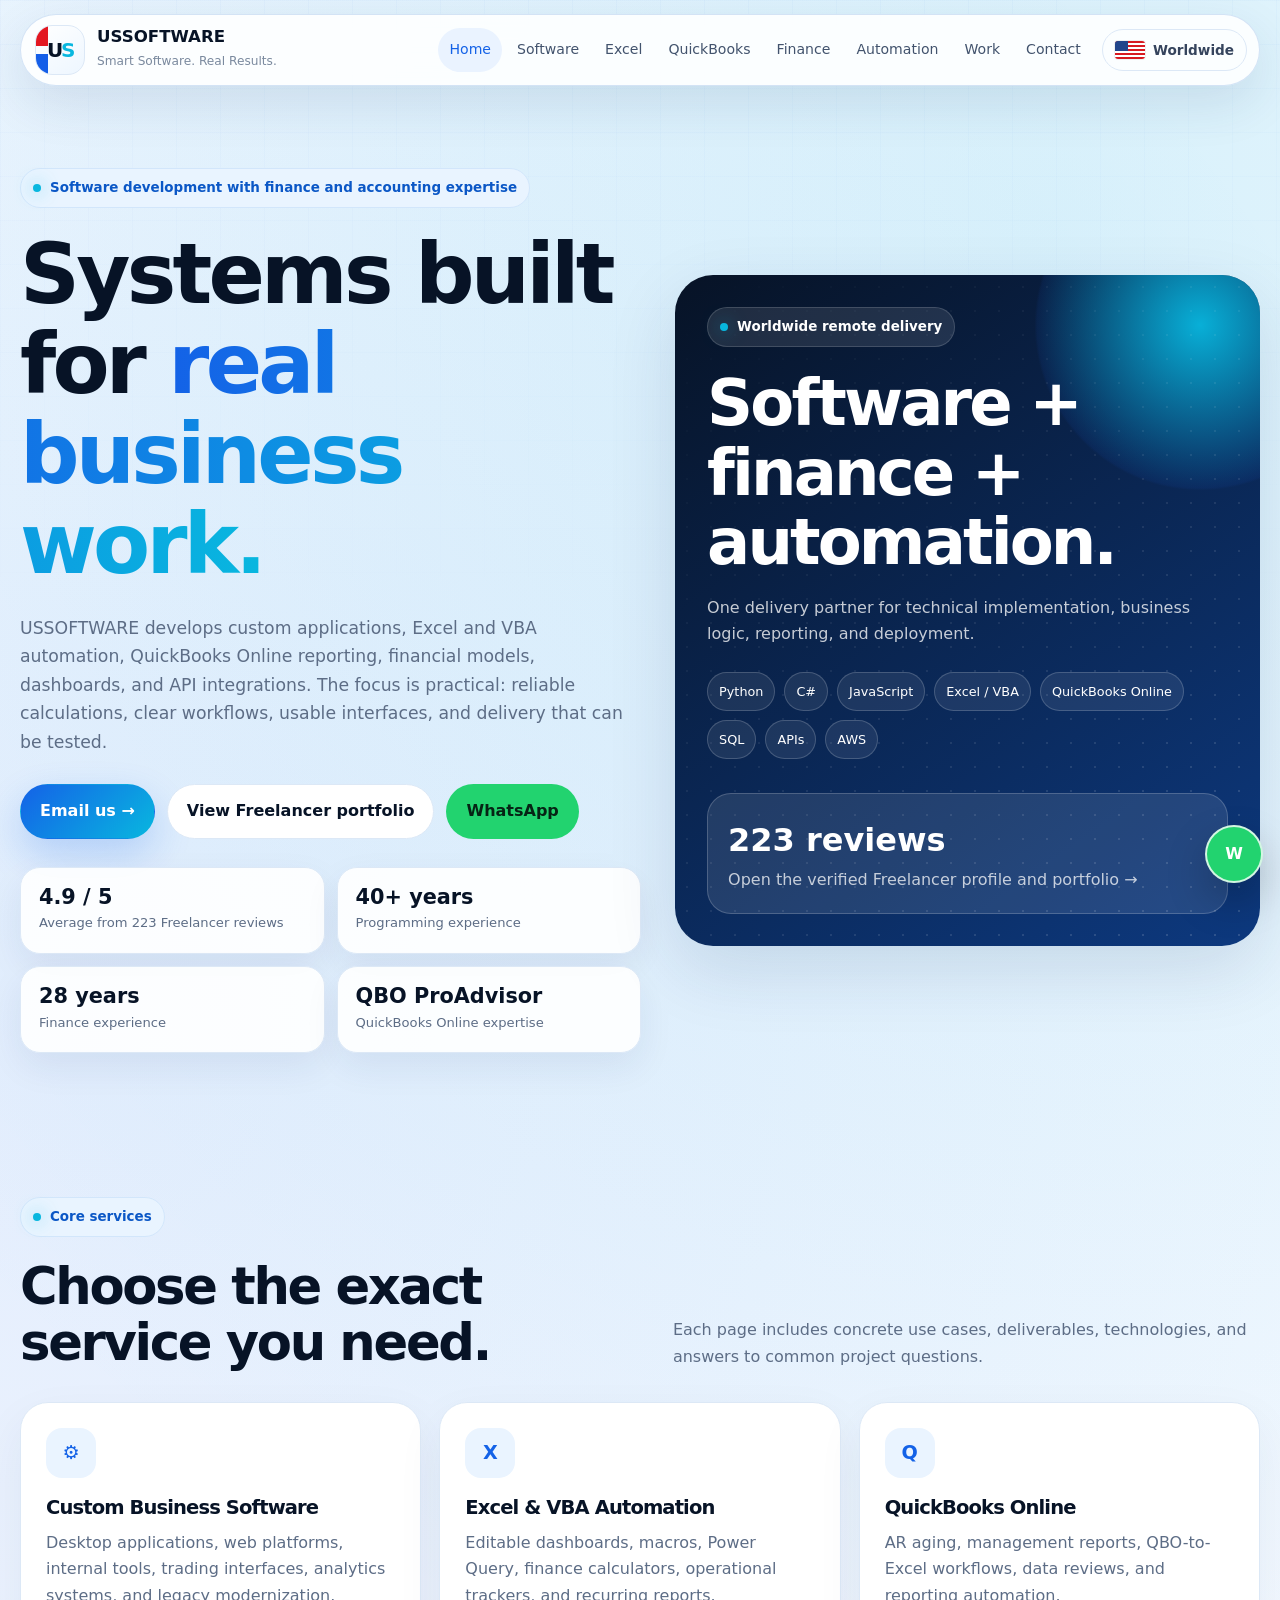
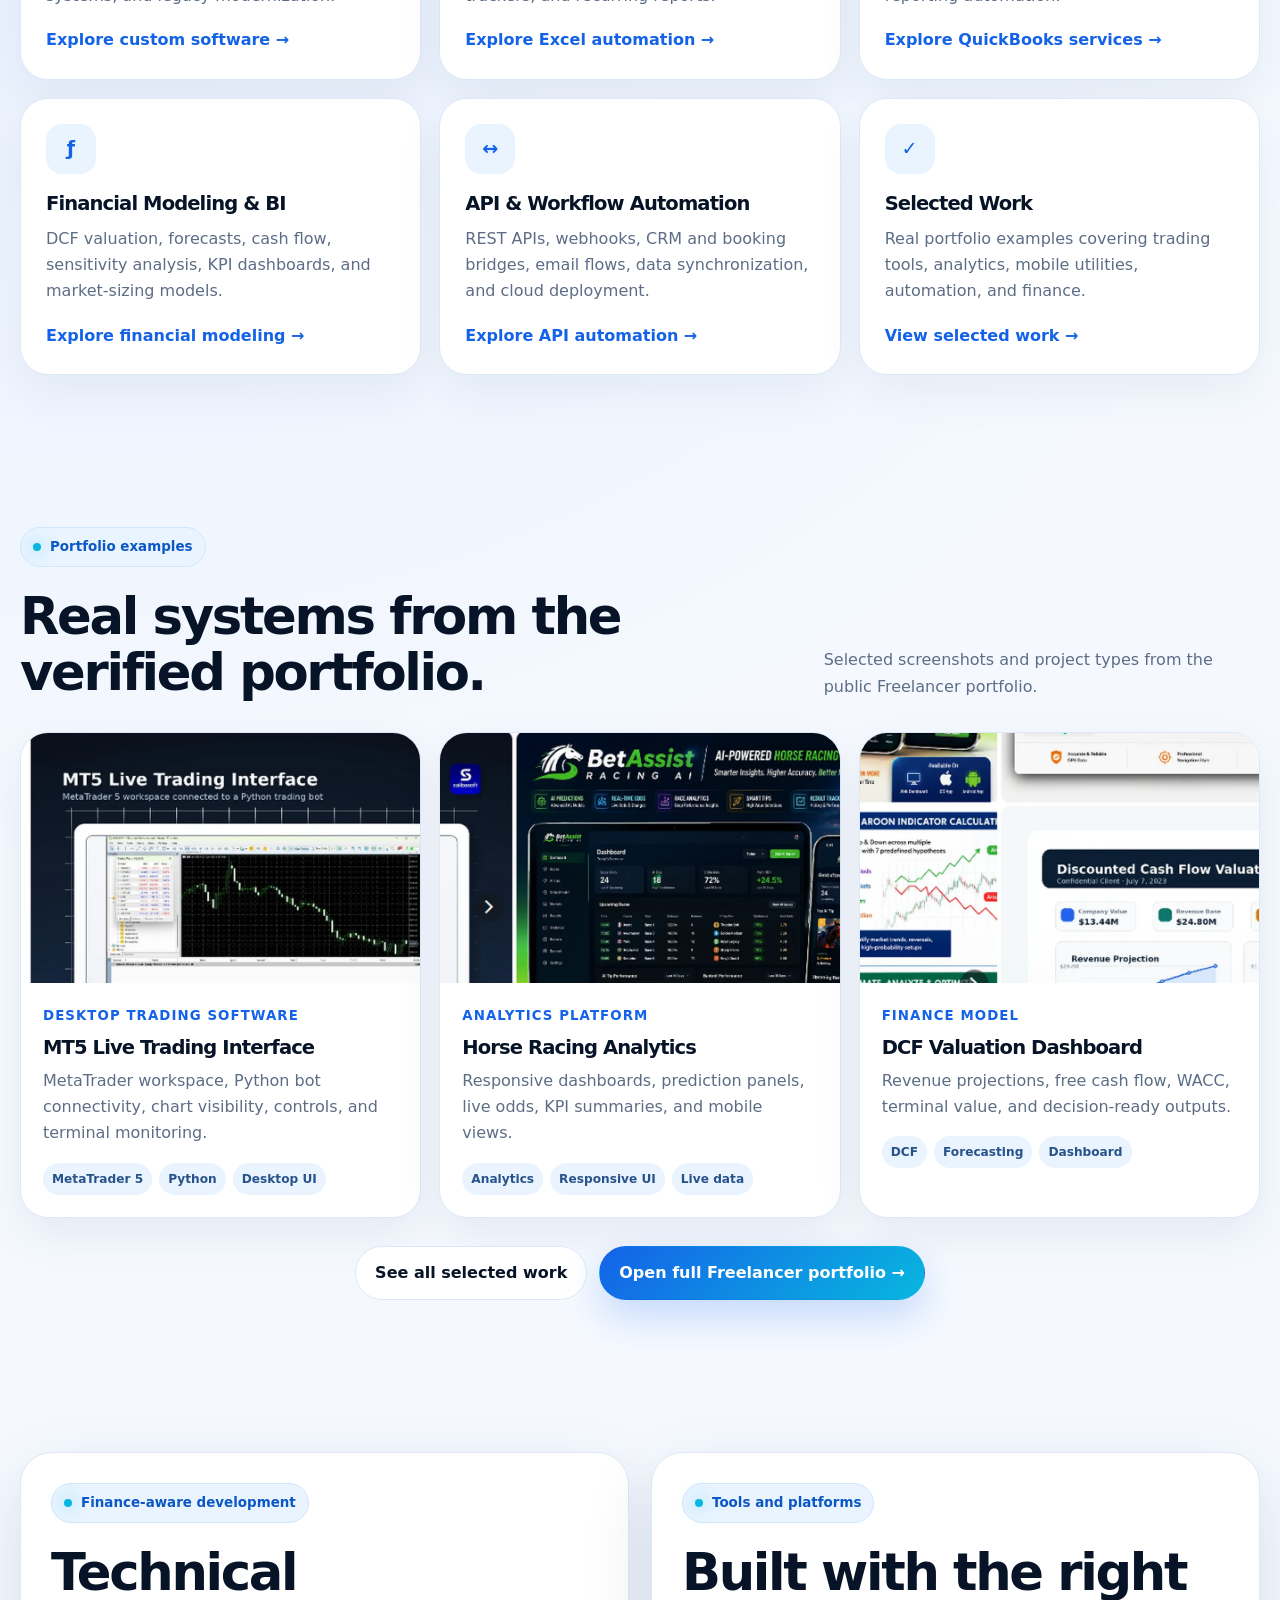
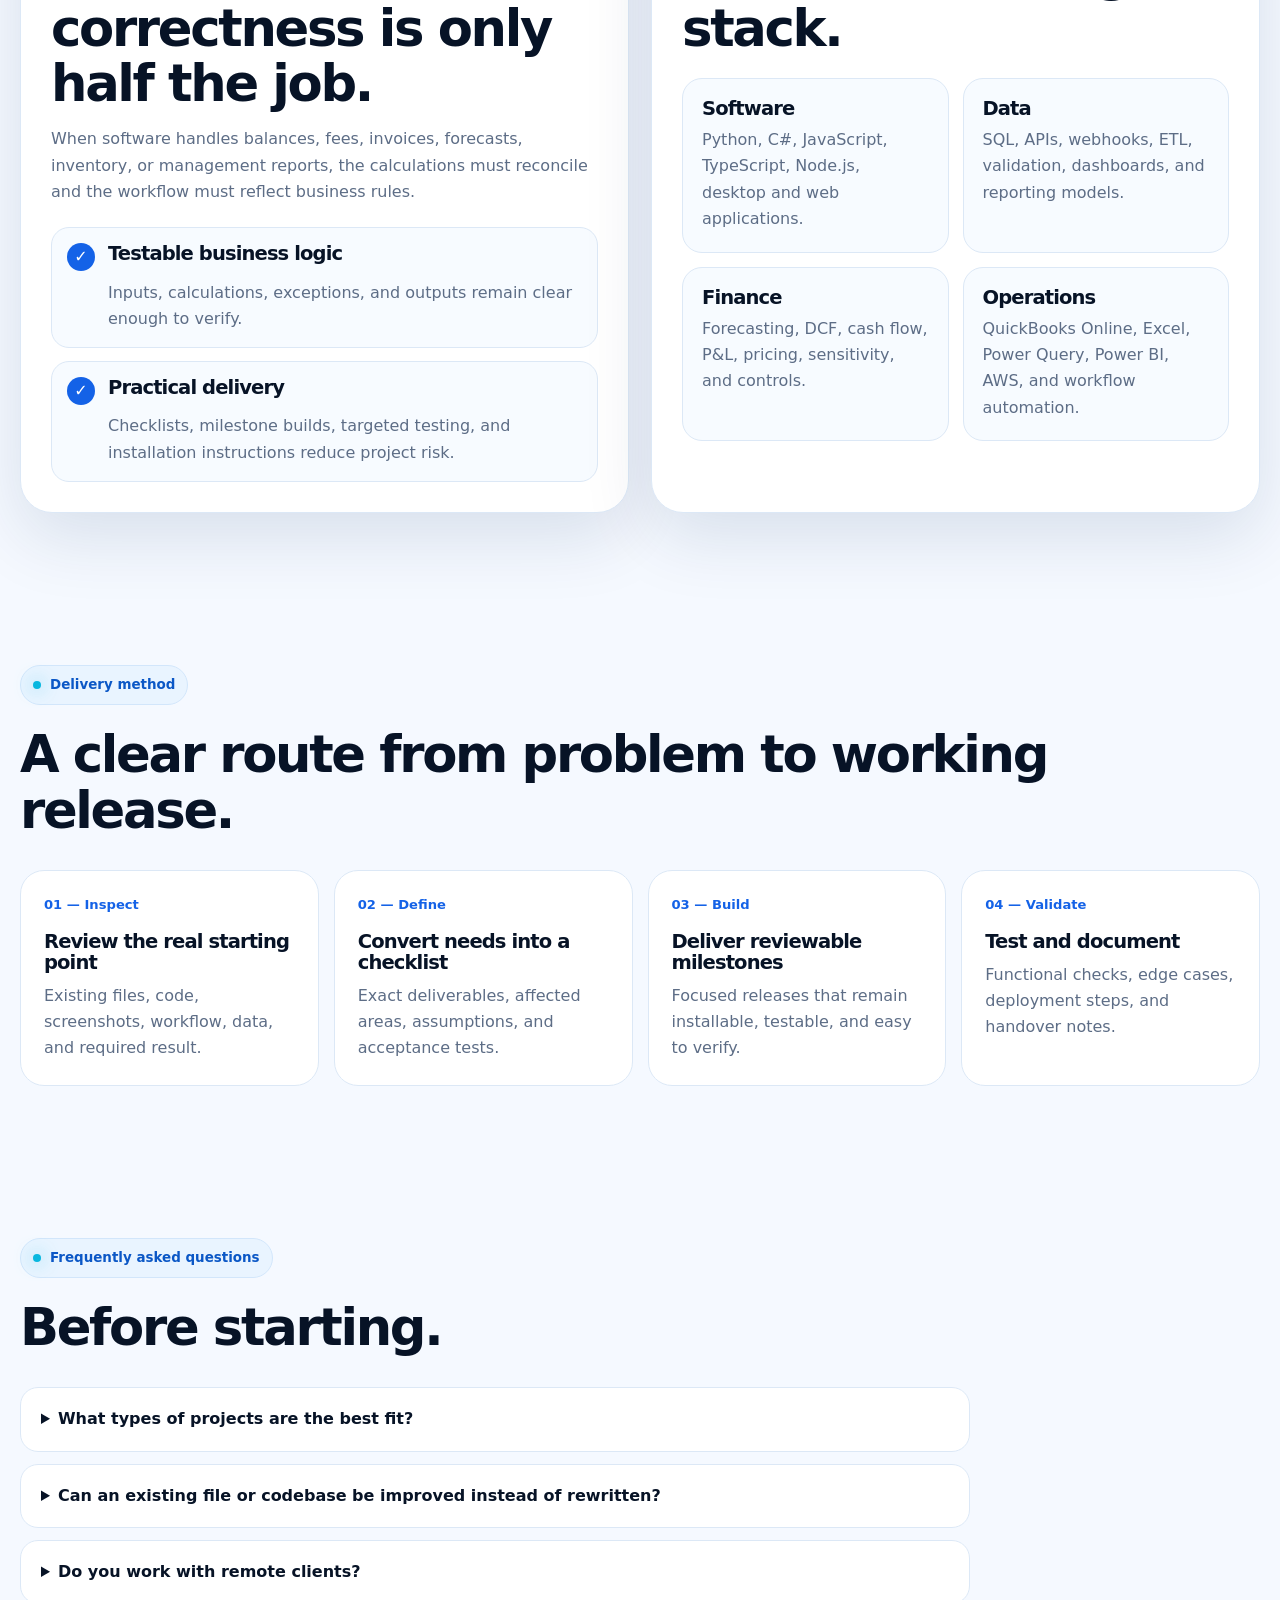
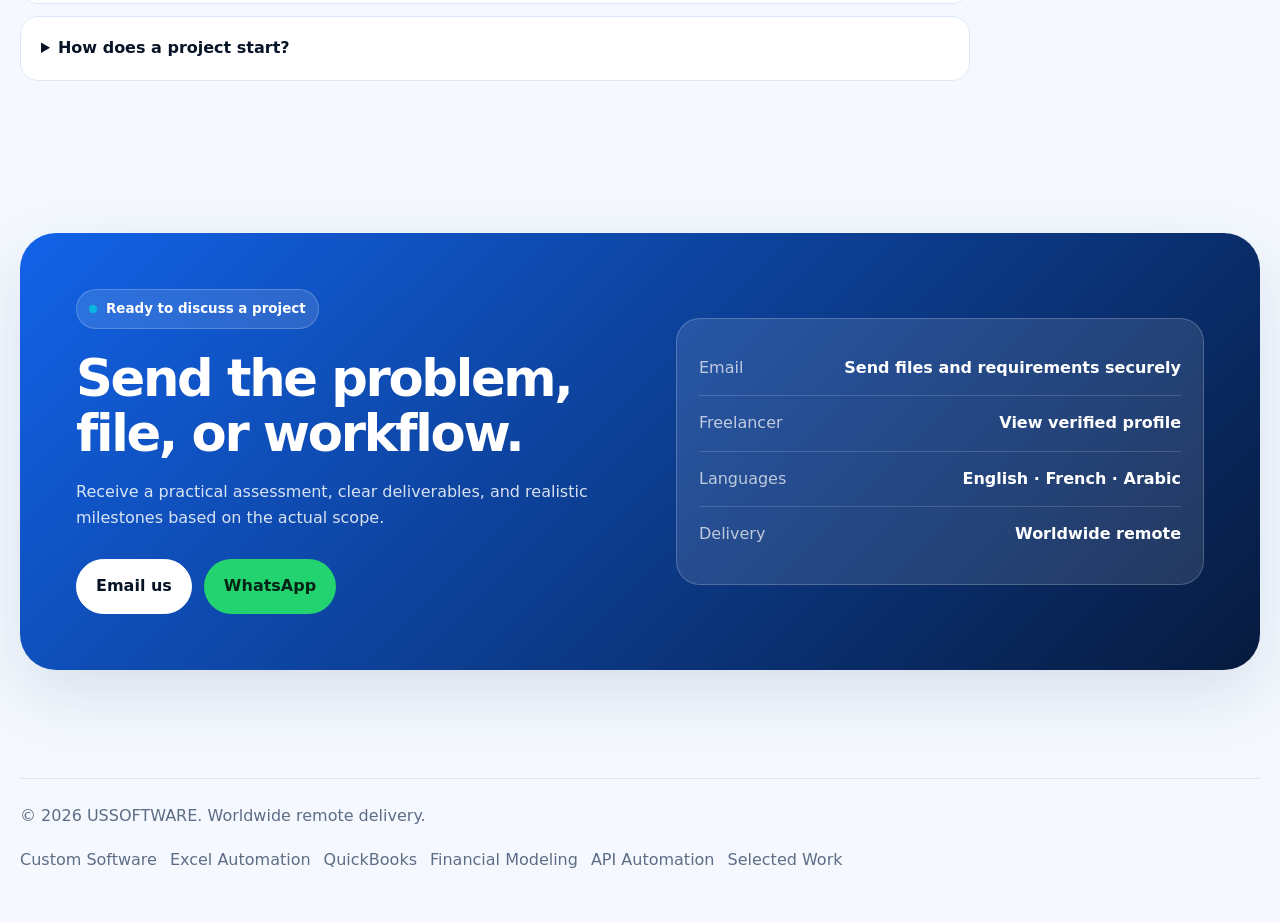
==== commit 801df085: "Add files via upload" ====
--- a/index.html
+++ b/index.html
@@ -1,58 +1,30 @@
-<!doctype html>
-<html lang="en">
-<head>
-<meta charset="utf-8">
-<meta name="viewport" content="width=device-width,initial-scale=1,viewport-fit=cover">
-<title>Custom Software, Excel Automation &amp; QuickBooks Services | USSOFTWARE</title>
-<meta name="description" content="Custom software, Excel VBA automation, QuickBooks Online reporting, financial modeling, dashboards, and API integration by Jihad Saliba.">
-<meta name="robots" content="index,follow,max-image-preview:large,max-snippet:-1,max-video-preview:-1">
-<link rel="canonical" href="https://ussoftware.online/">
-<meta name="theme-color" content="#071326">
-<meta property="og:type" content="website">
-<meta property="og:site_name" content="USSOFTWARE">
-<meta property="og:title" content="Custom Software, Excel Automation &amp; QuickBooks Services | USSOFTWARE">
-<meta property="og:description" content="Custom software, Excel VBA automation, QuickBooks Online reporting, financial modeling, dashboards, and API integration by Jihad Saliba.">
-<meta property="og:url" content="https://ussoftware.online/">
-<meta property="og:image" content="https://ussoftware.online/assets/social-card.png">
-<meta property="og:image:width" content="1200"><meta property="og:image:height" content="630">
-<meta name="twitter:card" content="summary_large_image">
-<meta name="twitter:title" content="Custom Software, Excel Automation &amp; QuickBooks Services | USSOFTWARE">
-<meta name="twitter:description" content="Custom software, Excel VBA automation, QuickBooks Online reporting, financial modeling, dashboards, and API integration by Jihad Saliba.">
-<meta name="twitter:image" content="https://ussoftware.online/assets/social-card.png">
-<link rel="icon" href="/assets/favicon.svg" type="image/svg+xml">
-<link rel="stylesheet" href="/assets/styles.css">
-<script type="application/ld+json">{"@context":"https://schema.org","@graph":[{"@context":"https://schema.org","@type":"ProfessionalService","@id":"https://ussoftware.online/#business","name":"USSOFTWARE","alternateName":"US Software by Jihad Saliba","url":"https://ussoftware.online/","logo":"https://ussoftware.online/assets/favicon.svg","image":"https://ussoftware.online/assets/social-card.png","description":"Custom software, Excel automation, QuickBooks Online reporting, financial modeling, dashboards, and API integration for businesses worldwide.","email":"jihadsaliba39@gmail.com","founder":{"@type":"Person","name":"Jihad Saliba","jobTitle":"Software Developer and Finance Specialist"},"areaServed":"Worldwide","knowsLanguage":["English","French","Arabic"],"sameAs":["https://www.freelancer.com/u/saliba04","https://github.com/ussoftware1"],"serviceType":["Custom Software Development","Excel and VBA Automation","QuickBooks Online Consulting","Financial Modeling","API Integration"]},{"@type":"WebSite","@id":"https://ussoftware.online/#website","url":"https://ussoftware.online/","name":"USSOFTWARE","publisher":{"@id":"https://ussoftware.online/#business"}}]}</script>
-</head>
-<body>
+<!doctype html><html lang="en"><head>
+<meta charset="utf-8"><meta name="viewport" content="width=device-width,initial-scale=1,viewport-fit=cover">
+<title>Custom Software, Excel Automation &amp; QuickBooks Services | USSOFTWARE</title><meta name="description" content="Custom software, Excel and VBA automation, QuickBooks Online reporting, financial modeling, dashboards, and API integration for businesses worldwide."><meta name="robots" content="index,follow,max-image-preview:large,max-snippet:-1,max-video-preview:-1"><link rel="canonical" href="https://ussoftware.online/">
+<meta name="theme-color" content="#071326"><meta property="og:type" content="website"><meta property="og:site_name" content="USSOFTWARE"><meta property="og:title" content="Custom Software, Excel Automation &amp; QuickBooks Services | USSOFTWARE"><meta property="og:description" content="Custom software, Excel and VBA automation, QuickBooks Online reporting, financial modeling, dashboards, and API integration for businesses worldwide."><meta property="og:url" content="https://ussoftware.online/"><meta property="og:image" content="https://ussoftware.online/assets/social-card.png"><meta property="og:image:width" content="1200"><meta property="og:image:height" content="630"><meta name="twitter:card" content="summary_large_image"><meta name="twitter:title" content="Custom Software, Excel Automation &amp; QuickBooks Services | USSOFTWARE"><meta name="twitter:description" content="Custom software, Excel and VBA automation, QuickBooks Online reporting, financial modeling, dashboards, and API integration for businesses worldwide."><meta name="twitter:image" content="https://ussoftware.online/assets/social-card.png">
+<link rel="icon" href="/assets/favicon.svg" type="image/svg+xml"><link rel="stylesheet" href="/assets/styles.css"><script type="application/ld+json">{"@context":"https://schema.org","@graph":[{"@type":"ProfessionalService","@id":"https://ussoftware.online/#business","name":"USSOFTWARE","url":"https://ussoftware.online/","logo":"https://ussoftware.online/assets/favicon.svg","image":"https://ussoftware.online/assets/social-card.png","description":"Custom software, Excel automation, QuickBooks Online reporting, financial modeling, dashboards, and API integration for businesses worldwide.","areaServed":"Worldwide","knowsLanguage":["English","French","Arabic"],"sameAs":["https://www.freelancer.com/u/saliba04","https://github.com/ussoftware1"],"serviceType":["Custom Software Development","Excel and VBA Automation","QuickBooks Online Consulting","Financial Modeling","API Integration"]},{"@type":"WebSite","@id":"https://ussoftware.online/#website","url":"https://ussoftware.online/","name":"USSOFTWARE","publisher":{"@id":"https://ussoftware.online/#business"}},{"@type":"WebPage","@id":"https://ussoftware.online/#webpage","url":"https://ussoftware.online/","name":"Custom Software, Excel Automation and QuickBooks Services","isPartOf":{"@id":"https://ussoftware.online/#website"},"about":{"@id":"https://ussoftware.online/#business"}},{"@type":"FAQPage","mainEntity":[{"@type":"Question","name":"What types of projects are the best fit?","acceptedAnswer":{"@type":"Answer","text":"Business software, Excel and VBA automation, QuickBooks reporting, financial models, dashboards, API integrations, and modernization of existing applications."}},{"@type":"Question","name":"Can an existing file or codebase be improved instead of rewritten?","acceptedAnswer":{"@type":"Answer","text":"Yes. Existing spreadsheets, desktop tools, web applications, screenshots, and source code can be inspected first so the safest targeted improvement can be proposed."}},{"@type":"Question","name":"Do you work with remote clients?","acceptedAnswer":{"@type":"Answer","text":"Yes. Projects are delivered worldwide with written checklists, test plans, milestone builds, and clear installation or deployment instructions."}},{"@type":"Question","name":"How does a project start?","acceptedAnswer":{"@type":"Answer","text":"Send the current file, screenshots, workflow, or required result. The first response focuses on scope, deliverables, risks, and a practical implementation route."}}]}]}</script></head><body>
 <a class="skip-link" href="#main">Skip to content</a>
 <header class="topbar">
-  <a href="/" class="brand" aria-label="USSOFTWARE home"><span class="brand-mark" aria-hidden="true"><span>U<b>S</b></span></span><span><strong>USSOFTWARE</strong><em>Smart Software. Real Results.</em></span></a>
+  <a class="brand" href="/" aria-label="USSOFTWARE home"><span class="brand-mark" aria-hidden="true"><span>U<b>S</b></span></span><span><strong>USSOFTWARE</strong><em>Smart Software. Real Results.</em></span></a>
   <button class="menu-btn" type="button" aria-label="Open navigation" aria-expanded="false">☰</button>
-  <nav aria-label="Main navigation"><a href="/" aria-current="page">Home</a><a href="/custom-software/">Software</a><a href="/excel-automation/">Excel</a><a href="/quickbooks-online/">QuickBooks</a><a href="/work/">Work</a><a href="/#contact">Contact</a><span class="flag-pill"><span class="mini-flag" aria-hidden="true"></span>Worldwide</span></nav>
-</header>
-<main id="main">
-<section class="hero"><div class="shell hero-grid"><div class="reveal">
-<div class="eyebrow"><span class="dot"></span>Software development with finance and accounting expertise</div>
-<h1>Custom software for <span>real business results.</span></h1>
-<p class="hero-copy">USSOFTWARE builds practical business software, Excel and VBA automation, QuickBooks Online reporting systems, financial models, dashboards, and API integrations. Every solution is designed around the workflow, numbers, controls, and decisions that matter to the business.</p>
-<div class="cta-row"><a class="btn primary" href="mailto:jihadsaliba39@gmail.com?subject=Project%20Inquiry%20from%20USSOFTWARE">Start a project →</a><a class="btn secondary" href="https://www.freelancer.com/u/saliba04" target="_blank" rel="noopener">Freelancer profile</a><a class="btn whatsapp" href="https://wa.me/9613613731?text=Hello%20Jihad,%20I%20visited%20USSOFTWARE%20and%20would%20like%20to%20discuss%20a%20project." target="_blank" rel="noopener">WhatsApp</a></div>
-<div class="proof-row"><div class="proof"><strong>40+</strong><span>Years programming experience</span></div><div class="proof"><strong>Finance</strong><span>Master’s degree since 1998</span></div><div class="proof"><strong>QBO</strong><span>QuickBooks Online ProAdvisor</span></div></div>
-</div><aside class="hero-card reveal" aria-label="USSOFTWARE brand panel"><div class="flag-backdrop" aria-hidden="true"></div><div class="ribbon"><span class="mini-flag" aria-hidden="true"></span>Clear worldwide delivery</div><div class="big-logo"><div class="big-mark" aria-hidden="true"><span>U<b>S</b></span></div><div class="wordmark">USSOFTWARE</div><p class="tagline">Smart Software. Real Results.</p></div></aside></div></section>
-<section id="services"><div class="shell"><div class="section-head"><h2>Services matched to exact customer searches.</h2><p>Dedicated service pages make it easier for customers—and search engines—to understand exactly what USSOFTWARE provides.</p></div><div class="cards">
-<a class="card reveal" href="/custom-software/"><div class="icon">⚙</div><h3>Custom Business Software</h3><p>Web platforms, desktop applications, internal tools, admin systems, and legacy modernization.</p><span class="more">View service →</span></a>
-<a class="card reveal" href="/excel-automation/"><div class="icon">X</div><h3>Excel & VBA Automation</h3><p>Reliable workbooks, macros, dashboards, reporting tools, and process automation with visible logic.</p><span class="more">View service →</span></a>
-<a class="card reveal" href="/quickbooks-online/"><div class="icon">Q</div><h3>QuickBooks Online Services</h3><p>Reporting, workflow design, cleanup support, management views, and Excel/QBO bridges.</p><span class="more">View service →</span></a>
-<a class="card reveal" href="/financial-modeling/"><div class="icon">ƒ</div><h3>Financial Modeling & BI</h3><p>Forecasts, cash flow, valuation, scenarios, Power BI, KPIs, and decision-ready dashboards.</p><span class="more">View service →</span></a>
-<a class="card reveal" href="/api-automation/"><div class="icon">↔</div><h3>API & Workflow Automation</h3><p>Connect CRMs, booking tools, spreadsheets, email, webhooks, databases, and business applications.</p><span class="more">View service →</span></a>
-<a class="card reveal" href="/work/"><div class="icon">✓</div><h3>Selected Work</h3><p>Examples covering multi-user platforms, business integrations, automation, AWS deployment, and reporting.</p><span class="more">View work →</span></a>
+  <nav aria-label="Main navigation"><a href="/" aria-current="page">Home</a><a href="/custom-software/">Software</a><a href="/excel-automation/">Excel</a><a href="/quickbooks-online/">QuickBooks</a><a href="/financial-modeling/">Finance</a><a href="/api-automation/">Automation</a><a href="/work/">Work</a><a href="/#contact">Contact</a><span class="flag-pill"><span class="mini-flag" aria-hidden="true"></span>Worldwide</span></nav>
+</header><main id="main">
+<section class="hero"><div class="shell hero-grid"><div class="reveal"><div class="eyebrow"><span class="dot"></span>Software development with finance and accounting expertise</div><h1>Systems built for <span class="gradient">real business work.</span></h1><p class="lead">USSOFTWARE develops custom applications, Excel and VBA automation, QuickBooks Online reporting, financial models, dashboards, and API integrations. The focus is practical: reliable calculations, clear workflows, usable interfaces, and delivery that can be tested.</p><div class="cta-row"><a class="btn primary" href="#" data-email data-subject="Project inquiry from USSOFTWARE">Email us →</a><a class="btn secondary" href="https://www.freelancer.com/u/saliba04" target="_blank" rel="noopener">View Freelancer portfolio</a><a class="btn green" href="https://wa.me/9613613731?text=Hello%2C%20I%20visited%20USSOFTWARE%20and%20would%20like%20to%20discuss%20a%20project." target="_blank" rel="noopener">WhatsApp</a></div><div class="proof-grid"><div class="proof"><strong>4.9 / 5</strong><span>Average from 223 Freelancer reviews</span></div><div class="proof"><strong>40+ years</strong><span>Programming experience</span></div><div class="proof"><strong>28 years</strong><span>Finance experience</span></div><div class="proof"><strong>QBO ProAdvisor</strong><span>QuickBooks Online expertise</span></div></div></div><aside class="hero-panel reveal"><div class="hero-panel-inner"><div><div class="eyebrow" style="background:rgba(255,255,255,.1);border-color:rgba(255,255,255,.15);color:#fff"><span class="dot"></span>Worldwide remote delivery</div><h2>Software + finance + automation.</h2><p>One delivery partner for technical implementation, business logic, reporting, and deployment.</p><div class="panel-badges"><span class="panel-badge">Python</span><span class="panel-badge">C#</span><span class="panel-badge">JavaScript</span><span class="panel-badge">Excel / VBA</span><span class="panel-badge">QuickBooks Online</span><span class="panel-badge">SQL</span><span class="panel-badge">APIs</span><span class="panel-badge">AWS</span></div></div><a class="rating-card" href="https://www.freelancer.com/u/saliba04" target="_blank" rel="noopener"><strong>223 reviews</strong><span>Open the verified Freelancer profile and portfolio →</span></a></div></aside></div></section>
+<section><div class="shell"><div class="section-head"><div><div class="eyebrow"><span class="dot"></span>Core services</div><h2>Choose the exact service you need.</h2></div><p>Each page includes concrete use cases, deliverables, technologies, and answers to common project questions.</p></div><div class="cards">
+<a class="card reveal" href="/custom-software/"><div class="icon">⚙</div><h3>Custom Business Software</h3><p>Desktop applications, web platforms, internal tools, trading interfaces, analytics systems, and legacy modernization.</p><span class="more">Explore custom software →</span></a>
+<a class="card reveal" href="/excel-automation/"><div class="icon">X</div><h3>Excel &amp; VBA Automation</h3><p>Editable dashboards, macros, Power Query, finance calculators, operational trackers, and recurring reports.</p><span class="more">Explore Excel automation →</span></a>
+<a class="card reveal" href="/quickbooks-online/"><div class="icon">Q</div><h3>QuickBooks Online</h3><p>AR aging, management reports, QBO-to-Excel workflows, data reviews, and reporting automation.</p><span class="more">Explore QuickBooks services →</span></a>
+<a class="card reveal" href="/financial-modeling/"><div class="icon">ƒ</div><h3>Financial Modeling &amp; BI</h3><p>DCF valuation, forecasts, cash flow, sensitivity analysis, KPI dashboards, and market-sizing models.</p><span class="more">Explore financial modeling →</span></a>
+<a class="card reveal" href="/api-automation/"><div class="icon">↔</div><h3>API &amp; Workflow Automation</h3><p>REST APIs, webhooks, CRM and booking bridges, email flows, data synchronization, and cloud deployment.</p><span class="more">Explore API automation →</span></a>
+<a class="card reveal" href="/work/"><div class="icon">✓</div><h3>Selected Work</h3><p>Real portfolio examples covering trading tools, analytics, mobile utilities, automation, and finance.</p><span class="more">View selected work →</span></a>
 </div></div></section>
-<section id="finance"><div class="shell split"><div class="panel reveal"><div class="eyebrow"><span class="dot"></span>Finance-aware development</div><h2>Not only code. Business logic too.</h2><p class="hero-copy">Many systems fail because the technical implementation does not match accounting rules, financial controls, or real operational workflows. USSOFTWARE combines development with long-term finance and business experience.</p><div class="list"><div class="list-item"><span class="check">✓</span><div><h3>Numbers that reconcile</h3><p>Reports, calculations, fees, balances, and audit trails are designed to remain understandable and testable.</p></div></div><div class="list-item"><span class="check">✓</span><div><h3>Maintainable delivery</h3><p>Clear structure, documented setup, practical testing, and realistic milestones instead of unnecessary complexity.</p></div></div></div></div><div class="panel reveal"><h2>Core capabilities</h2><div class="feature-grid"><div class="feature-tile"><h3>Software</h3><p>Python, JavaScript, Node.js, C#, desktop and web systems.</p></div><div class="feature-tile"><h3>Finance</h3><p>Forecasts, P&amp;L, cash flow, valuation, pricing, and controls.</p></div><div class="feature-tile"><h3>Data</h3><p>SQL, APIs, ETL, validation, dashboards, and reporting models.</p></div><div class="feature-tile"><h3>Accounting</h3><p>QuickBooks Online, reconciliations, reporting structures, and automation.</p></div></div></div></div></section>
-<section id="work"><div class="shell"><div class="section-head"><h2>Practical systems, not generic templates.</h2><p>Recent and representative project work includes responsive multi-user applications, live-data platforms, API bridges, finance tools, and deployment packages.</p></div><div class="timeline"><div class="step reveal"><span class="num">01</span><h3>Multi-user web platforms</h3><p>Authentication, admin controls, per-user data, live updates, responsive layouts, and AWS deployment.</p></div><div class="step reveal"><span class="num">02</span><h3>Excel automation</h3><p>Dashboards, maintenance trackers, reports, macros, formulas, and editable operational tools.</p></div><div class="step reveal"><span class="num">03</span><h3>API integrations</h3><p>Booking, CRM, email, data synchronization, webhooks, and third-party workflow bridges.</p></div><div class="step reveal"><span class="num">04</span><h3>Finance packages</h3><p>Financial models, management reporting, accounting workflows, sensitivity analysis, and executive outputs.</p></div></div></div></section>
-<section id="contact"><div class="shell"><div class="contact-box reveal"><div><div class="eyebrow" style="background:rgba(255,255,255,.14);border-color:rgba(255,255,255,.24);color:#fff"><span class="dot"></span>Ready to discuss a project</div><h2>Send the problem, file, or workflow.</h2><p class="hero-copy">You will receive a practical assessment, clear deliverables, and realistic milestones based on the actual scope.</p><div class="cta-row"><a class="btn secondary" href="mailto:jihadsaliba39@gmail.com?subject=Project%20Inquiry%20from%20USSOFTWARE">Email Jihad</a><a class="btn whatsapp" href="https://wa.me/9613613731?text=Hello%20Jihad,%20I%20visited%20USSOFTWARE%20and%20would%20like%20to%20discuss%20a%20project." target="_blank" rel="noopener">WhatsApp</a></div></div><div class="contact-card"><div class="contact-row"><span>Email</span><a href="mailto:jihadsaliba39@gmail.com">jihadsaliba39@gmail.com</a></div><div class="contact-row"><span>Freelancer</span><a href="https://www.freelancer.com/u/saliba04" target="_blank" rel="noopener">freelancer.com/u/saliba04</a></div><div class="contact-row"><span>Languages</span><strong>English · French · Arabic</strong></div><div class="contact-row"><span>Delivery</span><strong>Worldwide remote</strong></div></div></div></div></section>
-</main>
-<footer><div class="shell footer-inner"><span>© <span data-year></span> USSOFTWARE — Jihad Saliba.</span><div class="footer-links"><a href="/custom-software/">Custom Software</a><a href="/excel-automation/">Excel Automation</a><a href="/quickbooks-online/">QuickBooks</a><a href="/financial-modeling/">Financial Modeling</a><a href="/api-automation/">API Automation</a></div></div></footer>
-<a class="whatsapp-float" href="https://wa.me/9613613731?text=Hello%20Jihad,%20I%20visited%20USSOFTWARE%20and%20would%20like%20to%20discuss%20a%20project." target="_blank" rel="noopener" aria-label="Chat with Jihad on WhatsApp">W</a>
-<script src="/assets/main.js" defer></script>
-<script defer src="https://static.cloudflareinsights.com/beacon.min.js" data-cf-beacon='{"token":"175af1d7c566448f83ae9717b216f542"}'></script>
-</body>
-</html>+<section><div class="shell"><div class="section-head"><div><div class="eyebrow"><span class="dot"></span>Portfolio examples</div><h2>Real systems from the verified portfolio.</h2></div><p>Selected screenshots and project types from the public Freelancer portfolio.</p></div><div class="portfolio-grid">
+<a class="portfolio-card reveal" href="/work/#mt5"><div class="image-frame"><img src="/assets/project-mt5.webp" width="900" height="560" loading="lazy" alt="MetaTrader 5 live trading interface connected to a Python trading bot"></div><div class="portfolio-body"><small>Desktop trading software</small><h3>MT5 Live Trading Interface</h3><p>MetaTrader workspace, Python bot connectivity, chart visibility, controls, and terminal monitoring.</p><div class="tags"><span class="tag">MetaTrader 5</span><span class="tag">Python</span><span class="tag">Desktop UI</span></div></div></a>
+<a class="portfolio-card reveal" href="/work/#betassist"><div class="image-frame"><img src="/assets/project-betassist.webp" width="900" height="560" loading="lazy" alt="AI horse racing analytics dashboard with predictions and real-time odds"></div><div class="portfolio-body"><small>Analytics platform</small><h3>Horse Racing Analytics</h3><p>Responsive dashboards, prediction panels, live odds, KPI summaries, and mobile views.</p><div class="tags"><span class="tag">Analytics</span><span class="tag">Responsive UI</span><span class="tag">Live data</span></div></div></a>
+<a class="portfolio-card reveal" href="/work/#dcf"><div class="image-frame"><img src="/assets/project-dcf.webp" width="900" height="560" loading="lazy" alt="Discounted cash flow valuation dashboard with revenue, WACC and terminal value"></div><div class="portfolio-body"><small>Finance model</small><h3>DCF Valuation Dashboard</h3><p>Revenue projections, free cash flow, WACC, terminal value, and decision-ready outputs.</p><div class="tags"><span class="tag">DCF</span><span class="tag">Forecasting</span><span class="tag">Dashboard</span></div></div></a>
+</div><div class="cta-row" style="justify-content:center"><a class="btn secondary" href="/work/">See all selected work</a><a class="btn primary" href="https://www.freelancer.com/u/saliba04" target="_blank" rel="noopener">Open full Freelancer portfolio →</a></div></div></section>
+<section><div class="shell split"><div class="panel reveal"><div class="eyebrow"><span class="dot"></span>Finance-aware development</div><h2>Technical correctness is only half the job.</h2><p>When software handles balances, fees, invoices, forecasts, inventory, or management reports, the calculations must reconcile and the workflow must reflect business rules.</p><div class="list"><div class="list-item"><span class="check">✓</span><div><h3>Testable business logic</h3><p>Inputs, calculations, exceptions, and outputs remain clear enough to verify.</p></div></div><div class="list-item"><span class="check">✓</span><div><h3>Practical delivery</h3><p>Checklists, milestone builds, targeted testing, and installation instructions reduce project risk.</p></div></div></div></div><div class="panel reveal"><div class="eyebrow"><span class="dot"></span>Tools and platforms</div><h2>Built with the right stack.</h2><div class="feature-grid"><div class="feature"><h3>Software</h3><p>Python, C#, JavaScript, TypeScript, Node.js, desktop and web applications.</p></div><div class="feature"><h3>Data</h3><p>SQL, APIs, webhooks, ETL, validation, dashboards, and reporting models.</p></div><div class="feature"><h3>Finance</h3><p>Forecasting, DCF, cash flow, P&amp;L, pricing, sensitivity, and controls.</p></div><div class="feature"><h3>Operations</h3><p>QuickBooks Online, Excel, Power Query, Power BI, AWS, and workflow automation.</p></div></div></div></div></section>
+<section><div class="shell"><div class="section-head"><div><div class="eyebrow"><span class="dot"></span>Delivery method</div><h2>A clear route from problem to working release.</h2></div></div><div class="process-grid"><div class="process reveal"><span class="num">01 — Inspect</span><h3>Review the real starting point</h3><p>Existing files, code, screenshots, workflow, data, and required result.</p></div><div class="process reveal"><span class="num">02 — Define</span><h3>Convert needs into a checklist</h3><p>Exact deliverables, affected areas, assumptions, and acceptance tests.</p></div><div class="process reveal"><span class="num">03 — Build</span><h3>Deliver reviewable milestones</h3><p>Focused releases that remain installable, testable, and easy to verify.</p></div><div class="process reveal"><span class="num">04 — Validate</span><h3>Test and document</h3><p>Functional checks, edge cases, deployment steps, and handover notes.</p></div></div></div></section>
+<section><div class="shell"><div class="section-head"><div><div class="eyebrow"><span class="dot"></span>Frequently asked questions</div><h2>Before starting.</h2></div></div><div class="faq"><details><summary>What types of projects are the best fit?</summary><p>Business software, Excel and VBA automation, QuickBooks reporting, financial models, dashboards, API integrations, and modernization of existing applications.</p></details><details><summary>Can an existing file or codebase be improved instead of rewritten?</summary><p>Yes. Existing spreadsheets, desktop tools, web applications, screenshots, and source code can be inspected first so the safest targeted improvement can be proposed.</p></details><details><summary>Do you work with remote clients?</summary><p>Yes. Projects are delivered worldwide with written checklists, test plans, milestone builds, and clear installation or deployment instructions.</p></details><details><summary>How does a project start?</summary><p>Send the current file, screenshots, workflow, or required result. The first response focuses on scope, deliverables, risks, and a practical implementation route.</p></details></div></div></section>
+<section id="contact"><div class="shell"><div class="contact-box reveal"><div><div class="eyebrow" style="background:rgba(255,255,255,.12);border-color:rgba(255,255,255,.2);color:#fff"><span class="dot"></span>Ready to discuss a project</div><h2>Send the problem, file, or workflow.</h2><p>Receive a practical assessment, clear deliverables, and realistic milestones based on the actual scope.</p><div class="cta-row"><a class="btn light" href="#" data-email data-subject="Project inquiry from USSOFTWARE">Email us</a><a class="btn green" href="https://wa.me/9613613731?text=Hello%2C%20I%20visited%20USSOFTWARE%20and%20would%20like%20to%20discuss%20a%20project." target="_blank" rel="noopener">WhatsApp</a></div></div><div class="contact-card"><div class="contact-row"><span>Email</span><strong>Send files and requirements securely</strong></div><div class="contact-row"><span>Freelancer</span><strong><a href="https://www.freelancer.com/u/saliba04" target="_blank" rel="noopener">View verified profile</a></strong></div><div class="contact-row"><span>Languages</span><strong>English · French · Arabic</strong></div><div class="contact-row"><span>Delivery</span><strong>Worldwide remote</strong></div></div></div></div></section></main><footer><div class="shell footer-inner"><span>© <span data-year></span> USSOFTWARE. Worldwide remote delivery.</span><div class="footer-links"><a href="/custom-software/">Custom Software</a><a href="/excel-automation/">Excel Automation</a><a href="/quickbooks-online/">QuickBooks</a><a href="/financial-modeling/">Financial Modeling</a><a href="/api-automation/">API Automation</a><a href="/work/">Selected Work</a></div></div></footer>
+<a class="whatsapp-float" href="https://wa.me/9613613731?text=Hello%2C%20I%20visited%20USSOFTWARE%20and%20would%20like%20to%20discuss%20a%20project." target="_blank" rel="noopener" aria-label="Contact USSOFTWARE on WhatsApp">W</a><script src="/assets/main.js" defer></script><script defer src="https://static.cloudflareinsights.com/beacon.min.js" data-cf-beacon='{"token":"175af1d7c566448f83ae9717b216f542"}'></script></body></html>
--- a/assets/styles.css
+++ b/assets/styles.css
@@ -1,11 +1,6 @@
-:root{
-  --ink:#071326;--text:#536278;--muted:#7b8798;--line:#dce8f5;
-  --blue:#075be8;--cyan:#05bde9;--red:#d71920;--green:#25d366;
-  --soft:#f4f9ff;--shadow:0 24px 70px rgba(12,37,77,.10);--max:1180px
-}
-*{box-sizing:border-box}html{scroll-behavior:smooth}body{margin:0;font-family:Inter,ui-sans-serif,system-ui,-apple-system,"Segoe UI",sans-serif;color:var(--ink);background:radial-gradient(circle at 82% 4%,rgba(5,189,233,.16),transparent 30%),radial-gradient(circle at 8% 11%,rgba(7,91,232,.09),transparent 26%),linear-gradient(180deg,#fff 0,#eff9ff 42%,#fff 100%);overflow-x:hidden}
-a{color:inherit;text-decoration:none}p{margin:0;color:var(--text);line-height:1.72}h1,h2,h3{margin:0;color:var(--ink);letter-spacing:-.04em}h1{font-size:clamp(2.65rem,6vw,5.6rem);line-height:.98}h2{font-size:clamp(2rem,4.2vw,3.6rem);line-height:1.04}h3{font-size:1.17rem;line-height:1.25}.shell{width:min(var(--max),calc(100% - 40px));margin:0 auto}.skip-link{position:absolute;left:-9999px;top:8px;padding:10px 14px;background:#fff;border-radius:10px;z-index:999}.skip-link:focus{left:10px}.topbar{position:sticky;top:max(12px,env(safe-area-inset-top));z-index:50;width:min(var(--max),calc(100% - 28px));margin:12px auto 0;padding:10px 12px;border-radius:999px;display:flex;align-items:center;justify-content:space-between;background:rgba(255,255,255,.94);border:1px solid rgba(214,226,242,.95);box-shadow:0 18px 50px rgba(12,37,77,.10);backdrop-filter:blur(18px)}.brand{display:flex;align-items:center;gap:12px;min-width:0}.brand-mark,.big-mark{position:relative;display:grid;place-items:center;overflow:hidden;background:linear-gradient(135deg,#fff,#eaf7ff);border:1px solid var(--line);box-shadow:0 10px 25px rgba(7,91,232,.14);isolation:isolate}.brand-mark{width:50px;height:50px;border-radius:16px;flex:0 0 50px}.brand-mark:before,.big-mark:before{content:"";position:absolute;left:0;top:0;width:22%;height:100%;background:linear-gradient(180deg,var(--red) 0 34%,#fff 34% 66%,var(--blue) 66% 100%);z-index:-1}.brand-mark span{font-weight:900;font-size:1.5rem;letter-spacing:-.12em}.brand-mark b,.big-mark b{color:var(--cyan)}.brand strong{display:block;font-size:1.04rem;font-weight:850;letter-spacing:.02em;white-space:nowrap}.brand em{display:block;font-style:normal;color:var(--muted);font-size:.82rem;margin-top:2px;white-space:nowrap}nav{display:flex;align-items:center;gap:3px}nav a,.flag-pill{padding:10px 12px;border-radius:999px;color:#425069;font-size:.92rem;transition:.2s ease}nav a:hover,nav a[aria-current="page"]{background:#edf5ff;color:var(--blue)}.flag-pill{display:inline-flex;align-items:center;gap:8px;background:#fff;border:1px solid var(--line);font-weight:750}.menu-btn{display:none;border:0;background:transparent;font-size:1.75rem;color:var(--ink);cursor:pointer}.mini-flag{width:28px;height:18px;border-radius:4px;display:inline-block;position:relative;flex:0 0 auto;overflow:hidden;box-shadow:0 0 0 1px rgba(7,19,38,.10);background:repeating-linear-gradient(180deg,#d71920 0 2px,#fff 2px 4px)}.mini-flag:before{content:"";position:absolute;left:0;top:0;width:12px;height:10px;background:#21468b}.hero{padding:92px 0 66px}.hero-grid{display:grid;grid-template-columns:1.05fr .95fr;gap:46px;align-items:center}.eyebrow,.crumbs{display:inline-flex;align-items:center;gap:9px;padding:9px 13px;border-radius:999px;color:var(--blue);background:#edf5ff;border:1px solid #d7e9ff;font-weight:750;font-size:.91rem;margin-bottom:24px}.crumbs a{text-decoration:underline;text-underline-offset:3px}.dot{width:8px;height:8px;border-radius:50%;background:var(--cyan);box-shadow:0 0 20px var(--cyan)}.hero h1 span,.page-hero h1 span{color:transparent;background:linear-gradient(90deg,var(--blue),var(--cyan));-webkit-background-clip:text;background-clip:text}.hero-copy,.page-copy{max-width:760px;margin-top:26px;font-size:1.08rem}.cta-row{display:flex;flex-wrap:wrap;gap:13px;margin-top:30px}.btn{display:inline-flex;align-items:center;justify-content:center;gap:9px;padding:14px 19px;border-radius:999px;font-weight:820;border:1px solid transparent;transition:.2s ease}.btn:hover{transform:translateY(-2px)}.btn.primary{color:#fff;background:linear-gradient(135deg,var(--blue),var(--cyan));box-shadow:0 18px 42px rgba(7,91,232,.22)}.btn.secondary{background:#fff;border-color:var(--line)}.btn.whatsapp{background:var(--green);color:#052414}.proof-row{display:grid;grid-template-columns:repeat(3,1fr);gap:14px;margin-top:27px}.proof{padding:18px;border-radius:20px;background:rgba(255,255,255,.86);border:1px solid var(--line);box-shadow:0 14px 38px rgba(12,37,77,.07)}.proof strong{display:block;font-size:1.52rem;letter-spacing:-.05em}.proof span{color:var(--muted);font-size:.87rem}.hero-card{position:relative;min-height:510px;border-radius:36px;padding:clamp(24px,4vw,44px);display:grid;place-items:center;overflow:hidden;background:radial-gradient(circle at 50% 48%,#fff 0 24%,rgba(255,255,255,.58) 25% 34%,transparent 35%),linear-gradient(135deg,rgba(255,255,255,.94),rgba(237,247,255,.78));border:1px solid var(--line);box-shadow:var(--shadow)}.hero-card:before,.hero-card:after{content:"";position:absolute;width:220px;height:220px;background-image:radial-gradient(circle,rgba(7,91,232,.16) 2px,transparent 2px);background-size:18px 18px}.hero-card:before{top:64px;left:54px}.hero-card:after{right:54px;bottom:54px}.flag-backdrop{position:absolute;right:-80px;top:56px;width:380px;height:235px;border-radius:30px;opacity:.18;transform:rotate(-8deg);background:repeating-linear-gradient(180deg,#d71920 0 18px,#fff 18px 36px);box-shadow:0 24px 70px rgba(7,31,85,.12)}.flag-backdrop:before{content:"";position:absolute;left:0;top:0;width:155px;height:126px;border-radius:30px 0 18px 0;background:#21468b}.ribbon{position:absolute;left:24px;top:24px;z-index:3;display:inline-flex;align-items:center;gap:10px;padding:10px 14px;border-radius:999px;background:rgba(255,255,255,.92);border:1px solid var(--line);box-shadow:0 14px 34px rgba(12,37,77,.09);color:#334158;font-weight:800;white-space:nowrap}.big-logo{position:relative;z-index:2;width:min(430px,100%);text-align:center}.big-mark{width:clamp(170px,34vw,260px);height:clamp(170px,34vw,260px);border-radius:38px;margin:0 auto 24px}.big-mark span{font-weight:900;font-size:clamp(5.8rem,12vw,9rem);letter-spacing:-.16em;transform:translateX(-.08em)}.wordmark{font-size:clamp(1.4rem,3vw,2.25rem);line-height:1.05;letter-spacing:.16em;font-weight:900;white-space:nowrap}.tagline{margin-top:10px;color:var(--muted);font-size:clamp(.95rem,2vw,1.1rem)}section{padding:82px 0}.section-head{display:flex;justify-content:space-between;align-items:end;gap:22px;margin-bottom:34px}.section-head p{max-width:585px}.cards{display:grid;grid-template-columns:repeat(3,1fr);gap:18px}.card{min-height:244px;padding:25px;border-radius:28px;background:#fff;border:1px solid var(--line);box-shadow:0 18px 48px rgba(12,37,77,.06);transition:.2s ease}.card:hover{transform:translateY(-4px);box-shadow:0 26px 65px rgba(12,37,77,.10)}.card h3{margin-bottom:11px}.card .more{display:inline-block;margin-top:18px;color:var(--blue);font-weight:800}.icon{width:50px;height:50px;border-radius:17px;display:grid;place-items:center;margin-bottom:22px;color:var(--blue);background:#edf5ff;font-size:1.25rem}.split{display:grid;grid-template-columns:.95fr 1.05fr;gap:24px;align-items:stretch}.panel{border-radius:34px;padding:30px;background:#fff;border:1px solid var(--line);box-shadow:var(--shadow)}.list{display:grid;gap:14px;margin-top:25px}.list-item{display:grid;grid-template-columns:auto 1fr;gap:14px;padding:16px;border-radius:18px;background:#f7fbff;border:1px solid var(--line)}.check{width:28px;height:28px;border-radius:50%;display:grid;place-items:center;color:#fff;background:var(--blue);font-weight:850;margin-top:2px}.feature-grid{display:grid;grid-template-columns:repeat(2,1fr);gap:16px;margin-top:25px}.feature-tile{padding:22px;border-radius:22px;border:1px solid var(--line);background:#f7fbff}.feature-tile h3{margin-bottom:9px}.timeline{display:grid;grid-template-columns:repeat(4,1fr);gap:16px}.step{padding:24px;border-radius:24px;background:#fff;border:1px solid var(--line);box-shadow:0 18px 48px rgba(12,37,77,.06)}.num{color:var(--blue);font-weight:850;margin-bottom:16px;display:inline-block}.page-hero{padding:72px 0 34px}.page-hero .panel{padding:clamp(28px,5vw,54px);background:linear-gradient(135deg,rgba(255,255,255,.96),rgba(235,247,255,.90))}.page-hero h1{max-width:950px;font-size:clamp(2.65rem,5.8vw,5.2rem)}.content-grid{display:grid;grid-template-columns:minmax(0,1fr) 330px;gap:26px;align-items:start}.content-main{display:grid;gap:22px}.content-block{padding:28px;border-radius:28px;background:#fff;border:1px solid var(--line);box-shadow:0 18px 48px rgba(12,37,77,.06)}.content-block h2{font-size:clamp(1.65rem,3vw,2.55rem);margin-bottom:18px}.content-block h3{margin:22px 0 9px}.content-block ul{margin:14px 0 0;padding-left:20px;color:var(--text);line-height:1.75}.side-card{position:sticky;top:104px;padding:25px;border-radius:28px;background:#071326;color:#fff;box-shadow:var(--shadow)}.side-card h2,.side-card p{color:#fff}.side-card p{opacity:.78;margin-top:12px}.side-card .btn{width:100%;margin-top:18px}.faq{display:grid;gap:12px}.faq details{padding:19px 21px;border:1px solid var(--line);border-radius:18px;background:#fff}.faq summary{cursor:pointer;font-weight:800}.faq details p{margin-top:12px}.project-grid{display:grid;grid-template-columns:repeat(2,1fr);gap:18px}.project{padding:28px;border-radius:28px;background:#fff;border:1px solid var(--line);box-shadow:0 18px 48px rgba(12,37,77,.06)}.project small{display:inline-block;margin-bottom:14px;color:var(--blue);font-weight:800;text-transform:uppercase;letter-spacing:.08em}.project h2{font-size:1.55rem;margin-bottom:12px}.tags{display:flex;flex-wrap:wrap;gap:8px;margin-top:18px}.tag{padding:7px 10px;border-radius:999px;background:#edf5ff;color:#24518e;font-size:.82rem;font-weight:750}.contact-box{border-radius:36px;padding:clamp(30px,6vw,58px);display:grid;grid-template-columns:1.04fr .96fr;gap:28px;align-items:center;overflow:hidden;position:relative;color:#fff;background:linear-gradient(135deg,rgba(7,91,232,.94),rgba(6,26,64,.98));box-shadow:var(--shadow)}.contact-box h2,.contact-box p{color:#fff}.contact-box p{opacity:.88}.contact-card{position:relative;z-index:1;padding:22px;border-radius:24px;background:rgba(255,255,255,.12);border:1px solid rgba(255,255,255,.22);backdrop-filter:blur(10px)}.contact-row{display:flex;align-items:center;justify-content:space-between;gap:14px;padding:15px 0;border-bottom:1px solid rgba(255,255,255,.16)}.contact-row:last-child{border-bottom:0}.contact-row span{color:rgba(255,255,255,.7)}.contact-row a{color:#fff;font-weight:650;word-break:break-word}footer{padding:34px 0 50px;color:var(--muted)}.footer-inner{display:flex;justify-content:space-between;gap:20px;flex-wrap:wrap;border-top:1px solid var(--line);padding-top:24px}.footer-links{display:flex;flex-wrap:wrap;gap:14px}.footer-links a:hover{color:var(--blue)}.reveal{opacity:0;transform:translateY(20px);transition:.55s ease}.reveal.visible{opacity:1;transform:translateY(0)}.whatsapp-float{position:fixed;right:18px;bottom:18px;z-index:100;width:58px;height:58px;border-radius:50%;background:var(--green);display:grid;place-items:center;box-shadow:0 18px 45px rgba(0,0,0,.22);border:1px solid rgba(255,255,255,.6);font-weight:900;color:#fff;font-size:1.35rem}.sr-only{position:absolute;width:1px;height:1px;padding:0;margin:-1px;overflow:hidden;clip:rect(0,0,0,0);white-space:nowrap;border:0}
-@media(max-width:980px){.hero-grid,.split,.contact-box,.content-grid{grid-template-columns:1fr}.cards{grid-template-columns:repeat(2,1fr)}.timeline{grid-template-columns:repeat(2,1fr)}.hero-card{min-height:430px}.side-card{position:static}.project-grid{grid-template-columns:1fr}}
-@media(max-width:760px){.shell{width:min(100% - 30px,var(--max))}.topbar{top:10px;width:calc(100% - 24px);border-radius:24px}.brand-mark{width:46px;height:46px;border-radius:15px;flex-basis:46px}.brand strong{font-size:.98rem}.brand em{font-size:.78rem}.menu-btn{display:block}nav{display:none;position:absolute;left:12px;right:12px;top:68px;padding:12px;border-radius:22px;background:rgba(255,255,255,.99);border:1px solid var(--line);flex-direction:column;align-items:stretch}nav.open{display:flex}.flag-pill{justify-content:center}.hero{padding-top:72px}.page-hero{padding-top:62px}h1{font-size:clamp(2.55rem,13vw,4.1rem)}.hero-copy,.page-copy{font-size:1rem}.cards,.timeline,.feature-grid{grid-template-columns:1fr}.section-head{display:block}.section-head p{margin-top:16px}section{padding:62px 0}.hero-card{min-height:370px;padding:28px 18px;border-radius:30px}.hero-card:before{left:22px;top:86px}.hero-card:after{right:10px;bottom:24px}.flag-backdrop{width:270px;height:165px;right:-110px;top:70px;opacity:.12}.flag-backdrop:before{width:108px;height:88px}.ribbon{left:16px;top:16px;font-size:.83rem;padding:9px 11px}.big-logo{padding-top:30px}.wordmark{font-size:clamp(1.15rem,6vw,1.6rem);letter-spacing:.12em}.contact-row{align-items:flex-start;flex-direction:column}.whatsapp-float{right:14px;bottom:14px;width:54px;height:54px}.proof-row{grid-template-columns:1fr}}
-@media(max-width:410px){.brand em{display:none}.brand strong{font-size:.94rem}.wordmark{letter-spacing:.08em}.btn{width:100%}}
-@media(prefers-reduced-motion:reduce){html{scroll-behavior:auto}.reveal{opacity:1;transform:none;transition:none}.btn,.card{transition:none}}+:root{--ink:#071326;--muted:#5d6d86;--blue:#1462e7;--blue2:#0b4ebd;--cyan:#08b7df;--green:#22d36f;--paper:#fff;--bg:#f5f9ff;--line:#dce8f6;--soft:#eaf4ff;--shadow:0 24px 70px rgba(10,43,91,.12);--max:1240px}
+*{box-sizing:border-box}html{scroll-behavior:smooth}body{margin:0;font-family:Inter,system-ui,-apple-system,"Segoe UI",sans-serif;color:var(--ink);background:radial-gradient(circle at 82% 4%,rgba(8,183,223,.12),transparent 27%),radial-gradient(circle at 7% 18%,rgba(20,98,231,.08),transparent 30%),var(--bg);line-height:1.65}body:before{content:"";position:fixed;inset:0;pointer-events:none;background-image:linear-gradient(rgba(20,98,231,.025) 1px,transparent 1px),linear-gradient(90deg,rgba(20,98,231,.025) 1px,transparent 1px);background-size:44px 44px;mask-image:linear-gradient(to bottom,#000,transparent 70%);z-index:-1}a{color:inherit;text-decoration:none}img{max-width:100%;display:block}button{font:inherit}.shell{width:min(calc(100% - 36px),var(--max));margin-inline:auto}.skip-link{position:absolute;left:-9999px;top:8px;z-index:1000;background:#fff;padding:10px 14px;border-radius:10px}.skip-link:focus{left:10px}.topbar{position:sticky;z-index:100;top:14px;width:min(calc(100% - 36px),var(--max));margin:14px auto 0;display:flex;align-items:center;gap:20px;padding:10px 12px 10px 14px;border:1px solid rgba(207,224,244,.9);border-radius:999px;background:rgba(255,255,255,.88);backdrop-filter:blur(18px);box-shadow:0 18px 50px rgba(16,53,103,.11)}.brand{display:flex;align-items:center;gap:12px;min-width:max-content}.brand-mark{width:50px;height:50px;display:grid;place-items:center;border-radius:17px;background:linear-gradient(145deg,#fff,#edf6ff);border:1px solid var(--line);position:relative;overflow:hidden}.brand-mark:before,.brand-mark:after{content:"";position:absolute;left:0;width:12px;height:20px}.brand-mark:before{top:0;background:#e31721}.brand-mark:after{bottom:0;background:#145ee8}.brand-mark span{font-weight:900;font-size:1.25rem;letter-spacing:-.12em}.brand-mark b{color:var(--cyan)}.brand strong{display:block;line-height:1;font-size:1.04rem}.brand em{display:block;font-style:normal;color:#7a899e;font-size:.76rem;margin-top:5px}.topbar nav{margin-left:auto;display:flex;align-items:center;gap:4px}.topbar nav a{padding:10px 11px;border-radius:999px;color:#42536d;font-size:.88rem;white-space:nowrap}.topbar nav a:hover,.topbar nav a[aria-current="page"]{background:#eaf3ff;color:var(--blue)}.flag-pill{display:flex;align-items:center;gap:8px;margin-left:6px;padding:9px 12px;border-radius:999px;border:1px solid var(--line);font-weight:700;color:#35445d;font-size:.85rem}.mini-flag{width:30px;height:18px;border-radius:3px;position:relative;overflow:hidden;background:repeating-linear-gradient(180deg,#d71920 0 2px,#fff 2px 4px);box-shadow:0 0 0 1px rgba(0,0,0,.06)}.mini-flag:before{content:"";position:absolute;left:0;top:0;width:13px;height:10px;background:#21468b}.menu-btn{display:none;margin-left:auto;border:0;background:#eaf3ff;color:var(--ink);width:44px;height:44px;border-radius:14px;font-size:1.25rem;cursor:pointer}h1,h2,h3{margin:0;line-height:1.08;letter-spacing:-.045em}h1{font-size:clamp(3rem,6.5vw,6.1rem);font-weight:900}h2{font-size:clamp(2rem,4vw,3.65rem);font-weight:850}h3{font-size:1.22rem}p{margin:0;color:var(--muted)}.hero{padding:82px 0 68px}.hero-grid{display:grid;grid-template-columns:1.03fr .97fr;gap:34px;align-items:center}.eyebrow{display:inline-flex;align-items:center;gap:9px;padding:8px 12px;border-radius:999px;background:#e9f4ff;border:1px solid #d2e6fb;color:#0b57c6;font-weight:750;font-size:.84rem;margin-bottom:22px}.dot{width:8px;height:8px;border-radius:50%;background:var(--cyan);box-shadow:0 0 18px rgba(8,183,223,.7)}.gradient{color:transparent;background:linear-gradient(90deg,var(--blue),var(--cyan));-webkit-background-clip:text;background-clip:text}.lead{max-width:780px;margin-top:24px;font-size:1.08rem}.cta-row{display:flex;flex-wrap:wrap;gap:12px;margin-top:28px}.btn{display:inline-flex;align-items:center;justify-content:center;gap:8px;min-height:50px;padding:13px 19px;border-radius:999px;border:1px solid transparent;font-weight:800;cursor:pointer;transition:.2s ease}.btn:hover{transform:translateY(-2px)}.btn.primary{color:#fff;background:linear-gradient(135deg,var(--blue),var(--cyan));box-shadow:0 16px 38px rgba(20,98,231,.22)}.btn.secondary{background:#fff;border-color:var(--line);color:var(--ink)}.btn.green{background:var(--green);color:#062415}.btn.light{background:#fff;color:#071326;border-color:#fff}.btn.light:hover{background:#edf5ff}.btn.dark{background:#071326;color:#fff}.proof-grid{display:grid;grid-template-columns:repeat(2,1fr);gap:12px;margin-top:28px}.proof{padding:17px 18px;background:rgba(255,255,255,.9);border:1px solid var(--line);border-radius:20px;box-shadow:0 14px 36px rgba(11,49,99,.07)}.proof strong{display:block;font-size:1.3rem;line-height:1.2}.proof span{font-size:.82rem;color:var(--muted)}.hero-panel{min-height:520px;border-radius:38px;padding:32px;position:relative;overflow:hidden;background:linear-gradient(145deg,#071326,#0d397f);box-shadow:var(--shadow);color:#fff}.hero-panel:before{content:"";position:absolute;width:360px;height:360px;border-radius:50%;right:-120px;top:-130px;background:radial-gradient(circle,rgba(8,183,223,.95),rgba(20,98,231,.08) 64%,transparent 65%)}.hero-panel:after{content:"";position:absolute;inset:0;background-image:radial-gradient(circle,rgba(255,255,255,.15) 1.4px,transparent 1.4px);background-size:24px 24px;mask-image:linear-gradient(135deg,transparent,black)}.hero-panel-inner{position:relative;z-index:2;height:100%;display:flex;flex-direction:column;justify-content:space-between}.hero-panel h2{font-size:clamp(2.4rem,5vw,4.6rem);color:#fff}.hero-panel p{color:rgba(255,255,255,.77);margin-top:18px}.panel-badges{display:flex;flex-wrap:wrap;gap:9px;margin-top:24px}.panel-badge{padding:8px 11px;border-radius:999px;border:1px solid rgba(255,255,255,.18);background:rgba(255,255,255,.08);font-size:.8rem}.rating-card{margin-top:34px;padding:20px;border-radius:24px;background:rgba(255,255,255,.1);border:1px solid rgba(255,255,255,.19)}.rating-card strong{font-size:2rem;display:block}.rating-card span{color:rgba(255,255,255,.74)}section{padding:76px 0}.section-head{display:flex;justify-content:space-between;align-items:end;gap:28px;margin-bottom:32px}.section-head p{max-width:610px}.cards{display:grid;grid-template-columns:repeat(3,1fr);gap:18px}.card{display:flex;flex-direction:column;min-height:255px;padding:25px;border-radius:28px;background:#fff;border:1px solid var(--line);box-shadow:0 18px 48px rgba(11,45,90,.06);transition:.2s ease}.card:hover{transform:translateY(-4px);box-shadow:0 25px 65px rgba(11,45,90,.11)}.card p{margin-top:12px}.card .more{margin-top:auto;padding-top:18px;color:var(--blue);font-weight:800}.icon{width:50px;height:50px;display:grid;place-items:center;border-radius:16px;background:#eaf4ff;color:var(--blue);font-weight:900;font-size:1.2rem;margin-bottom:19px}.portfolio-grid{display:grid;grid-template-columns:repeat(3,1fr);gap:18px}.portfolio-card{overflow:hidden;border-radius:28px;background:#fff;border:1px solid var(--line);box-shadow:0 18px 48px rgba(11,45,90,.07)}.portfolio-card .image-frame{aspect-ratio:16/10;overflow:hidden;background:#0b1e3a}.portfolio-card img{width:100%;height:100%;object-fit:cover;transition:.3s ease}.portfolio-card:hover img{transform:scale(1.025)}.portfolio-body{padding:22px}.portfolio-body small{display:block;color:var(--blue);font-weight:800;text-transform:uppercase;letter-spacing:.08em;margin-bottom:10px}.portfolio-body p{margin-top:10px}.tags{display:flex;flex-wrap:wrap;gap:7px;margin-top:16px}.tag{padding:6px 9px;border-radius:999px;background:#eaf4ff;color:#28538a;font-size:.76rem;font-weight:750}.split{display:grid;grid-template-columns:1fr 1fr;gap:22px;align-items:stretch}.panel{padding:30px;border-radius:32px;background:#fff;border:1px solid var(--line);box-shadow:var(--shadow)}.panel p{margin-top:15px}.list{display:grid;gap:13px;margin-top:22px}.list-item{display:grid;grid-template-columns:auto 1fr;gap:13px;padding:15px;border-radius:18px;background:#f7fbff;border:1px solid var(--line)}.check{width:28px;height:28px;border-radius:50%;display:grid;place-items:center;background:var(--blue);color:#fff;font-weight:900}.feature-grid{display:grid;grid-template-columns:repeat(2,1fr);gap:14px;margin-top:22px}.feature{padding:19px;border-radius:20px;background:#f7fbff;border:1px solid var(--line)}.feature p{margin-top:8px}.process-grid{display:grid;grid-template-columns:repeat(4,1fr);gap:15px}.process{padding:23px;border-radius:24px;background:#fff;border:1px solid var(--line)}.process .num{font-size:.82rem;font-weight:900;color:var(--blue);display:block;margin-bottom:15px}.process p{margin-top:10px}.faq{display:grid;gap:12px;max-width:950px}.faq details{background:#fff;border:1px solid var(--line);border-radius:18px;padding:18px 20px}.faq summary{font-weight:800;cursor:pointer}.faq details p{margin-top:12px}.contact-box{display:grid;grid-template-columns:1.04fr .96fr;gap:28px;align-items:center;padding:clamp(30px,5vw,56px);border-radius:36px;background:linear-gradient(135deg,#1263e9,#071a3d);color:#fff;box-shadow:var(--shadow)}.contact-box h2,.contact-box p{color:#fff}.contact-box p{opacity:.84;margin-top:17px}.contact-card{padding:22px;border-radius:24px;background:rgba(255,255,255,.11);border:1px solid rgba(255,255,255,.2)}.contact-row{display:flex;justify-content:space-between;gap:18px;padding:14px 0;border-bottom:1px solid rgba(255,255,255,.15)}.contact-row:last-child{border-bottom:0}.contact-row span{color:rgba(255,255,255,.7)}.contact-row strong{color:#fff;text-align:right}.page-hero{padding:66px 0 30px}.page-hero .hero-surface{padding:clamp(30px,5vw,58px);border-radius:36px;background:linear-gradient(135deg,rgba(255,255,255,.98),rgba(232,245,255,.92));border:1px solid var(--line);box-shadow:var(--shadow)}.page-hero h1{max-width:1000px;font-size:clamp(2.9rem,6vw,5.4rem)}.page-hero .lead{max-width:850px}.content-grid{display:grid;grid-template-columns:minmax(0,1fr) 330px;gap:24px;align-items:start}.content-main{display:grid;gap:20px}.content-block{padding:29px;border-radius:28px;background:#fff;border:1px solid var(--line);box-shadow:0 18px 48px rgba(11,45,90,.06)}.content-block h2{font-size:clamp(1.75rem,3vw,2.65rem)}.content-block h3{margin-top:22px}.content-block p{margin-top:14px}.content-block ul{margin:14px 0 0;padding-left:20px;line-height:1.8}.content-block li+li{margin-top:5px}.side-card{position:sticky;top:100px;padding:25px;border-radius:28px;background:#071326;color:#fff;box-shadow:var(--shadow)}.side-card h2{font-size:2.2rem;color:#fff}.side-card p{color:rgba(255,255,255,.72);margin-top:13px}.side-card .btn{width:100%;margin-top:14px}.use-case-grid{display:grid;grid-template-columns:repeat(2,1fr);gap:14px;margin-top:20px}.use-case{padding:19px;border-radius:20px;background:#f7fbff;border:1px solid var(--line)}.use-case h3{margin:0}.use-case p{margin-top:9px}.stack{display:flex;flex-wrap:wrap;gap:9px;margin-top:20px}.chip{padding:8px 11px;border-radius:999px;background:#eaf4ff;color:#24518e;font-weight:750;font-size:.82rem}.callout{padding:22px;border-radius:24px;background:linear-gradient(135deg,#e8f5ff,#f8fcff);border:1px solid #cfe5fb}.callout strong{font-size:1.25rem}.callout p{margin-top:9px}.wide-project{display:grid;grid-template-columns:1fr 1fr;gap:22px;align-items:center;padding:24px;border-radius:28px;background:#fff;border:1px solid var(--line);box-shadow:0 18px 48px rgba(11,45,90,.06)}.wide-project img{border-radius:21px;aspect-ratio:16/10;width:100%;height:100%;object-fit:cover}.wide-project p{margin-top:12px}.work-list{display:grid;gap:20px}.work-text-card{padding:25px;border-radius:26px;background:linear-gradient(135deg,#071326,#123f86);color:#fff}.work-text-card h2,.work-text-card p{color:#fff}.work-text-card p{opacity:.78;margin-top:12px}.work-text-card .tags .tag{background:rgba(255,255,255,.12);color:#fff}.breadcrumbs{font-size:.84rem;color:#6a7a91;margin-bottom:18px}.breadcrumbs a{color:var(--blue)}footer{padding:32px 0 48px}.footer-inner{display:flex;justify-content:space-between;gap:18px;flex-wrap:wrap;border-top:1px solid var(--line);padding-top:24px;color:var(--muted)}.footer-links{display:flex;gap:13px;flex-wrap:wrap}.footer-links a:hover{color:var(--blue)}.whatsapp-float{position:fixed;right:17px;bottom:17px;width:58px;height:58px;border-radius:50%;display:grid;place-items:center;background:var(--green);color:#fff;font-weight:900;box-shadow:0 18px 42px rgba(0,0,0,.22);z-index:90;border:2px solid rgba(255,255,255,.8)}.reveal{opacity:0;transform:translateY(17px);transition:.5s ease}.reveal.visible{opacity:1;transform:none}.sr-only{position:absolute;width:1px;height:1px;padding:0;margin:-1px;overflow:hidden;clip:rect(0,0,0,0);white-space:nowrap;border:0}
+@media(max-width:1080px){.topbar nav a{padding:9px 8px;font-size:.82rem}.flag-pill{display:none}.hero-grid,.contact-box,.content-grid{grid-template-columns:1fr}.side-card{position:static}.cards,.portfolio-grid{grid-template-columns:repeat(2,1fr)}.process-grid{grid-template-columns:repeat(2,1fr)}.hero-panel{min-height:430px}.wide-project{grid-template-columns:1fr}}
+@media(max-width:760px){.whatsapp-float{display:none}.shell{width:min(calc(100% - 26px),var(--max))}.topbar{top:8px;width:calc(100% - 20px);margin-top:8px;border-radius:24px}.brand-mark{width:46px;height:46px}.brand em{font-size:.7rem}.menu-btn{display:block}.topbar nav{display:none;position:absolute;top:68px;left:10px;right:10px;padding:12px;background:#fff;border:1px solid var(--line);border-radius:20px;box-shadow:var(--shadow);flex-direction:column;align-items:stretch}.topbar nav.open{display:flex}.topbar nav a{text-align:center;padding:11px}.hero{padding-top:62px}.hero-grid{gap:24px}.hero-panel{min-height:390px;padding:25px}.proof-grid,.cards,.portfolio-grid,.feature-grid,.process-grid,.use-case-grid,.split{grid-template-columns:1fr}.section-head{display:block}.section-head p{margin-top:14px}section{padding:58px 0}.contact-row{flex-direction:column}.contact-row strong{text-align:left}.page-hero{padding-top:58px}.wide-project{padding:18px}.content-block{padding:23px}.btn{width:100%}.cta-row{display:grid}.footer-inner{display:block}.footer-links{margin-top:14px}.whatsapp-float{width:54px;height:54px;right:12px;bottom:12px}}
+@media(max-width:430px){.brand em{display:none}.brand strong{font-size:.95rem}h1{font-size:clamp(2.65rem,14vw,3.8rem)}.hero-panel h2{font-size:2.5rem}}
+@media(prefers-reduced-motion:reduce){html{scroll-behavior:auto}.reveal{opacity:1;transform:none;transition:none}.btn,.card,.portfolio-card img{transition:none}}
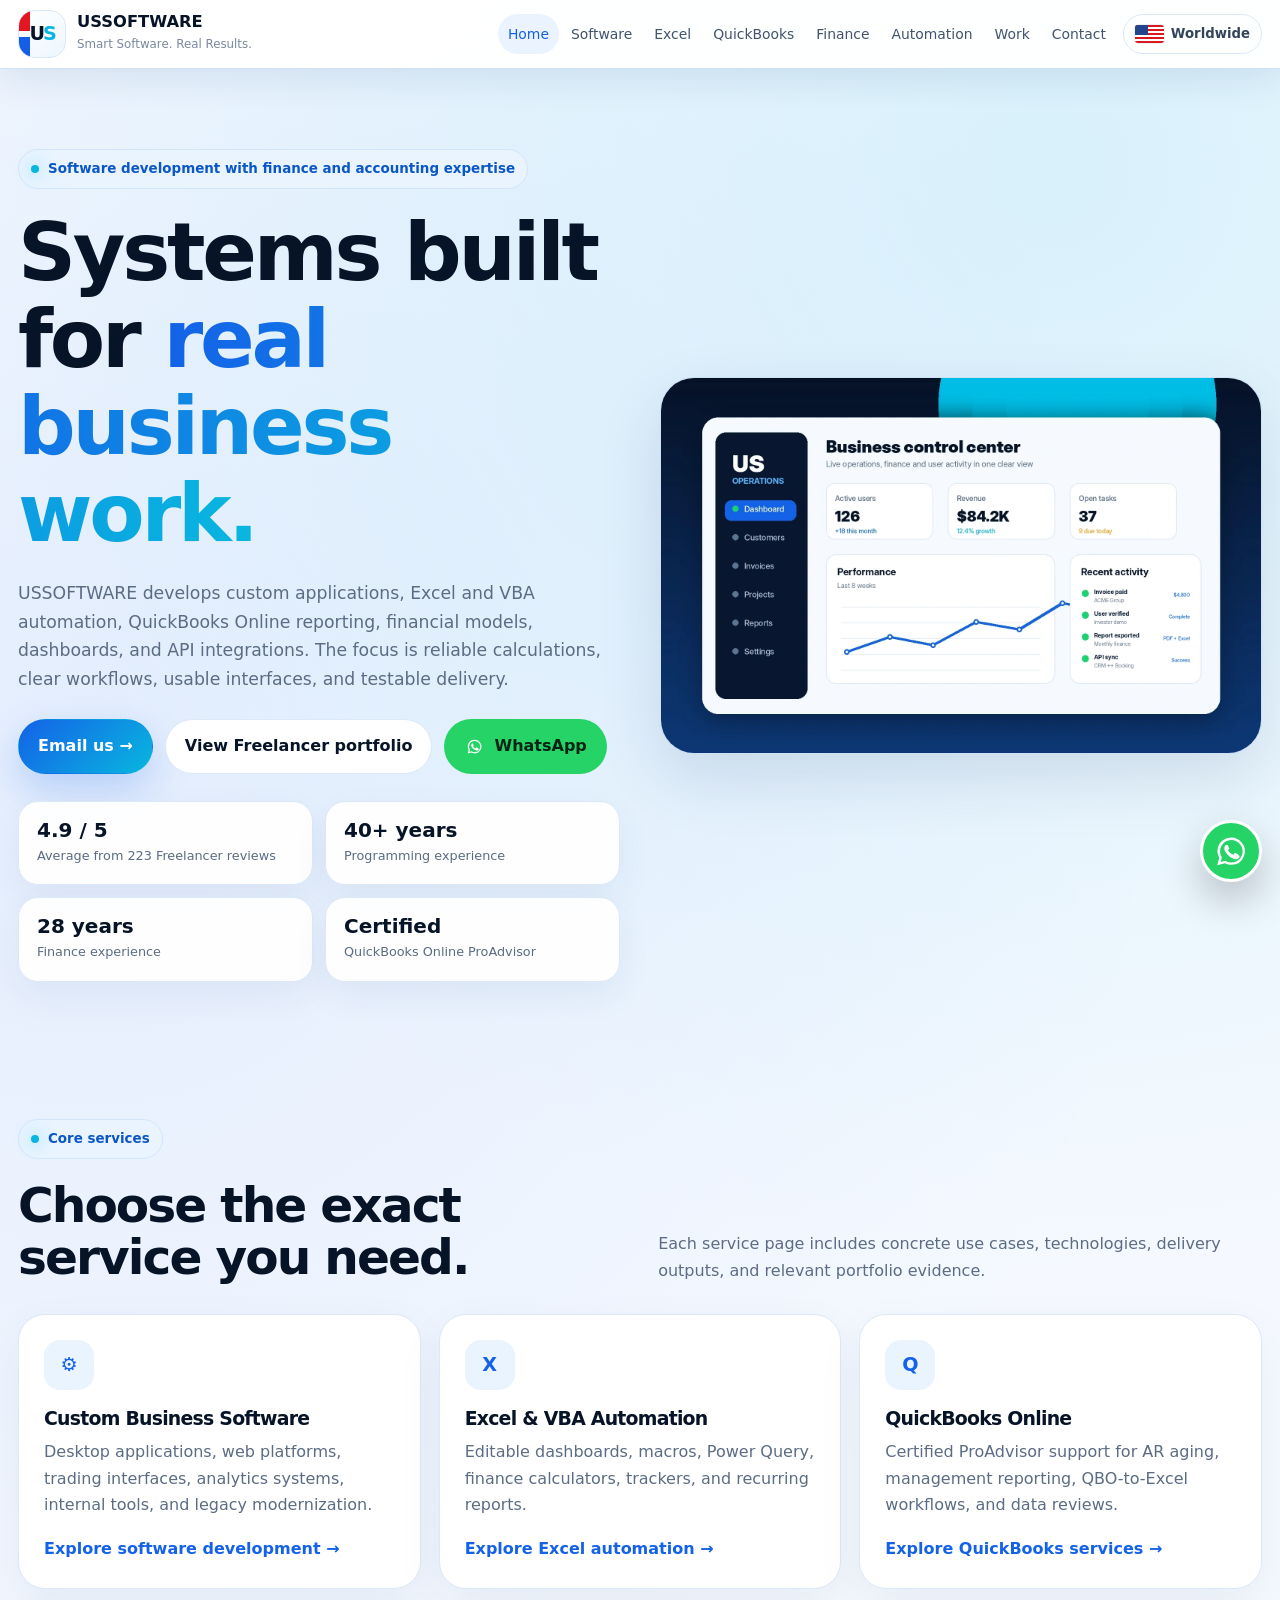
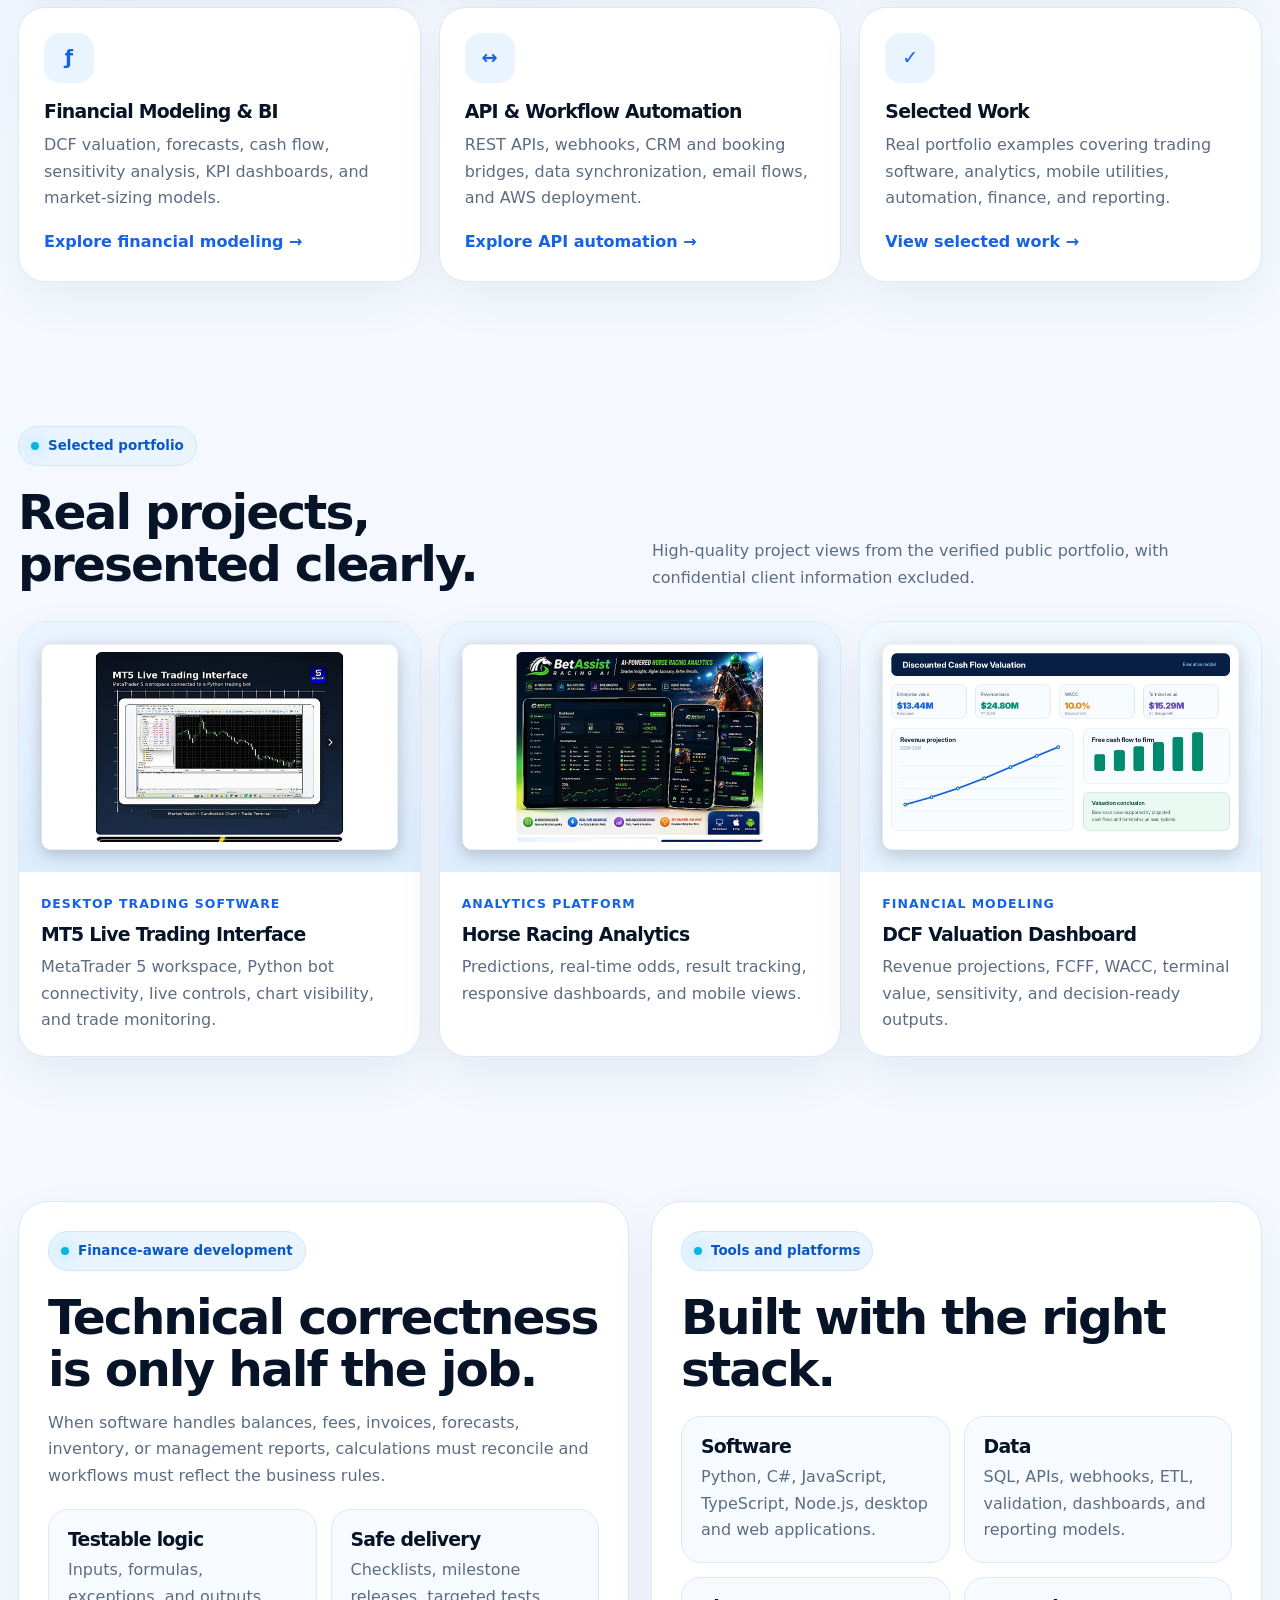
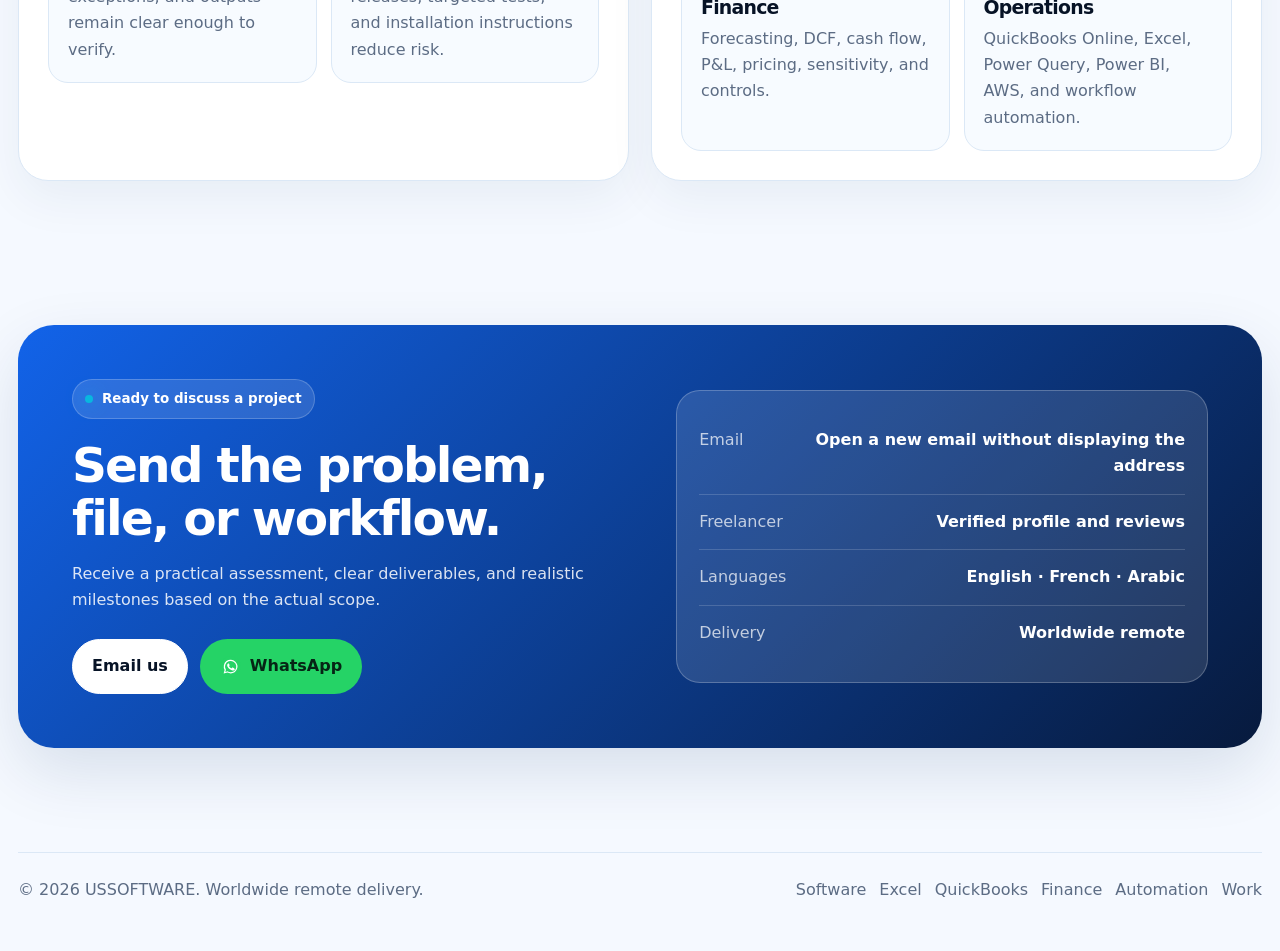
==== commit d4b6f900: "Add files via upload" ====
--- a/index.html
+++ b/index.html
@@ -1,30 +1,13 @@
-<!doctype html><html lang="en"><head>
-<meta charset="utf-8"><meta name="viewport" content="width=device-width,initial-scale=1,viewport-fit=cover">
-<title>Custom Software, Excel Automation &amp; QuickBooks Services | USSOFTWARE</title><meta name="description" content="Custom software, Excel and VBA automation, QuickBooks Online reporting, financial modeling, dashboards, and API integration for businesses worldwide."><meta name="robots" content="index,follow,max-image-preview:large,max-snippet:-1,max-video-preview:-1"><link rel="canonical" href="https://ussoftware.online/">
-<meta name="theme-color" content="#071326"><meta property="og:type" content="website"><meta property="og:site_name" content="USSOFTWARE"><meta property="og:title" content="Custom Software, Excel Automation &amp; QuickBooks Services | USSOFTWARE"><meta property="og:description" content="Custom software, Excel and VBA automation, QuickBooks Online reporting, financial modeling, dashboards, and API integration for businesses worldwide."><meta property="og:url" content="https://ussoftware.online/"><meta property="og:image" content="https://ussoftware.online/assets/social-card.png"><meta property="og:image:width" content="1200"><meta property="og:image:height" content="630"><meta name="twitter:card" content="summary_large_image"><meta name="twitter:title" content="Custom Software, Excel Automation &amp; QuickBooks Services | USSOFTWARE"><meta name="twitter:description" content="Custom software, Excel and VBA automation, QuickBooks Online reporting, financial modeling, dashboards, and API integration for businesses worldwide."><meta name="twitter:image" content="https://ussoftware.online/assets/social-card.png">
-<link rel="icon" href="/assets/favicon.svg" type="image/svg+xml"><link rel="stylesheet" href="/assets/styles.css"><script type="application/ld+json">{"@context":"https://schema.org","@graph":[{"@type":"ProfessionalService","@id":"https://ussoftware.online/#business","name":"USSOFTWARE","url":"https://ussoftware.online/","logo":"https://ussoftware.online/assets/favicon.svg","image":"https://ussoftware.online/assets/social-card.png","description":"Custom software, Excel automation, QuickBooks Online reporting, financial modeling, dashboards, and API integration for businesses worldwide.","areaServed":"Worldwide","knowsLanguage":["English","French","Arabic"],"sameAs":["https://www.freelancer.com/u/saliba04","https://github.com/ussoftware1"],"serviceType":["Custom Software Development","Excel and VBA Automation","QuickBooks Online Consulting","Financial Modeling","API Integration"]},{"@type":"WebSite","@id":"https://ussoftware.online/#website","url":"https://ussoftware.online/","name":"USSOFTWARE","publisher":{"@id":"https://ussoftware.online/#business"}},{"@type":"WebPage","@id":"https://ussoftware.online/#webpage","url":"https://ussoftware.online/","name":"Custom Software, Excel Automation and QuickBooks Services","isPartOf":{"@id":"https://ussoftware.online/#website"},"about":{"@id":"https://ussoftware.online/#business"}},{"@type":"FAQPage","mainEntity":[{"@type":"Question","name":"What types of projects are the best fit?","acceptedAnswer":{"@type":"Answer","text":"Business software, Excel and VBA automation, QuickBooks reporting, financial models, dashboards, API integrations, and modernization of existing applications."}},{"@type":"Question","name":"Can an existing file or codebase be improved instead of rewritten?","acceptedAnswer":{"@type":"Answer","text":"Yes. Existing spreadsheets, desktop tools, web applications, screenshots, and source code can be inspected first so the safest targeted improvement can be proposed."}},{"@type":"Question","name":"Do you work with remote clients?","acceptedAnswer":{"@type":"Answer","text":"Yes. Projects are delivered worldwide with written checklists, test plans, milestone builds, and clear installation or deployment instructions."}},{"@type":"Question","name":"How does a project start?","acceptedAnswer":{"@type":"Answer","text":"Send the current file, screenshots, workflow, or required result. The first response focuses on scope, deliverables, risks, and a practical implementation route."}}]}]}</script></head><body>
-<a class="skip-link" href="#main">Skip to content</a>
-<header class="topbar">
-  <a class="brand" href="/" aria-label="USSOFTWARE home"><span class="brand-mark" aria-hidden="true"><span>U<b>S</b></span></span><span><strong>USSOFTWARE</strong><em>Smart Software. Real Results.</em></span></a>
-  <button class="menu-btn" type="button" aria-label="Open navigation" aria-expanded="false">☰</button>
-  <nav aria-label="Main navigation"><a href="/" aria-current="page">Home</a><a href="/custom-software/">Software</a><a href="/excel-automation/">Excel</a><a href="/quickbooks-online/">QuickBooks</a><a href="/financial-modeling/">Finance</a><a href="/api-automation/">Automation</a><a href="/work/">Work</a><a href="/#contact">Contact</a><span class="flag-pill"><span class="mini-flag" aria-hidden="true"></span>Worldwide</span></nav>
-</header><main id="main">
-<section class="hero"><div class="shell hero-grid"><div class="reveal"><div class="eyebrow"><span class="dot"></span>Software development with finance and accounting expertise</div><h1>Systems built for <span class="gradient">real business work.</span></h1><p class="lead">USSOFTWARE develops custom applications, Excel and VBA automation, QuickBooks Online reporting, financial models, dashboards, and API integrations. The focus is practical: reliable calculations, clear workflows, usable interfaces, and delivery that can be tested.</p><div class="cta-row"><a class="btn primary" href="#" data-email data-subject="Project inquiry from USSOFTWARE">Email us →</a><a class="btn secondary" href="https://www.freelancer.com/u/saliba04" target="_blank" rel="noopener">View Freelancer portfolio</a><a class="btn green" href="https://wa.me/9613613731?text=Hello%2C%20I%20visited%20USSOFTWARE%20and%20would%20like%20to%20discuss%20a%20project." target="_blank" rel="noopener">WhatsApp</a></div><div class="proof-grid"><div class="proof"><strong>4.9 / 5</strong><span>Average from 223 Freelancer reviews</span></div><div class="proof"><strong>40+ years</strong><span>Programming experience</span></div><div class="proof"><strong>28 years</strong><span>Finance experience</span></div><div class="proof"><strong>QBO ProAdvisor</strong><span>QuickBooks Online expertise</span></div></div></div><aside class="hero-panel reveal"><div class="hero-panel-inner"><div><div class="eyebrow" style="background:rgba(255,255,255,.1);border-color:rgba(255,255,255,.15);color:#fff"><span class="dot"></span>Worldwide remote delivery</div><h2>Software + finance + automation.</h2><p>One delivery partner for technical implementation, business logic, reporting, and deployment.</p><div class="panel-badges"><span class="panel-badge">Python</span><span class="panel-badge">C#</span><span class="panel-badge">JavaScript</span><span class="panel-badge">Excel / VBA</span><span class="panel-badge">QuickBooks Online</span><span class="panel-badge">SQL</span><span class="panel-badge">APIs</span><span class="panel-badge">AWS</span></div></div><a class="rating-card" href="https://www.freelancer.com/u/saliba04" target="_blank" rel="noopener"><strong>223 reviews</strong><span>Open the verified Freelancer profile and portfolio →</span></a></div></aside></div></section>
-<section><div class="shell"><div class="section-head"><div><div class="eyebrow"><span class="dot"></span>Core services</div><h2>Choose the exact service you need.</h2></div><p>Each page includes concrete use cases, deliverables, technologies, and answers to common project questions.</p></div><div class="cards">
-<a class="card reveal" href="/custom-software/"><div class="icon">⚙</div><h3>Custom Business Software</h3><p>Desktop applications, web platforms, internal tools, trading interfaces, analytics systems, and legacy modernization.</p><span class="more">Explore custom software →</span></a>
-<a class="card reveal" href="/excel-automation/"><div class="icon">X</div><h3>Excel &amp; VBA Automation</h3><p>Editable dashboards, macros, Power Query, finance calculators, operational trackers, and recurring reports.</p><span class="more">Explore Excel automation →</span></a>
-<a class="card reveal" href="/quickbooks-online/"><div class="icon">Q</div><h3>QuickBooks Online</h3><p>AR aging, management reports, QBO-to-Excel workflows, data reviews, and reporting automation.</p><span class="more">Explore QuickBooks services →</span></a>
-<a class="card reveal" href="/financial-modeling/"><div class="icon">ƒ</div><h3>Financial Modeling &amp; BI</h3><p>DCF valuation, forecasts, cash flow, sensitivity analysis, KPI dashboards, and market-sizing models.</p><span class="more">Explore financial modeling →</span></a>
-<a class="card reveal" href="/api-automation/"><div class="icon">↔</div><h3>API &amp; Workflow Automation</h3><p>REST APIs, webhooks, CRM and booking bridges, email flows, data synchronization, and cloud deployment.</p><span class="more">Explore API automation →</span></a>
-<a class="card reveal" href="/work/"><div class="icon">✓</div><h3>Selected Work</h3><p>Real portfolio examples covering trading tools, analytics, mobile utilities, automation, and finance.</p><span class="more">View selected work →</span></a>
-</div></div></section>
-<section><div class="shell"><div class="section-head"><div><div class="eyebrow"><span class="dot"></span>Portfolio examples</div><h2>Real systems from the verified portfolio.</h2></div><p>Selected screenshots and project types from the public Freelancer portfolio.</p></div><div class="portfolio-grid">
-<a class="portfolio-card reveal" href="/work/#mt5"><div class="image-frame"><img src="/assets/project-mt5.webp" width="900" height="560" loading="lazy" alt="MetaTrader 5 live trading interface connected to a Python trading bot"></div><div class="portfolio-body"><small>Desktop trading software</small><h3>MT5 Live Trading Interface</h3><p>MetaTrader workspace, Python bot connectivity, chart visibility, controls, and terminal monitoring.</p><div class="tags"><span class="tag">MetaTrader 5</span><span class="tag">Python</span><span class="tag">Desktop UI</span></div></div></a>
-<a class="portfolio-card reveal" href="/work/#betassist"><div class="image-frame"><img src="/assets/project-betassist.webp" width="900" height="560" loading="lazy" alt="AI horse racing analytics dashboard with predictions and real-time odds"></div><div class="portfolio-body"><small>Analytics platform</small><h3>Horse Racing Analytics</h3><p>Responsive dashboards, prediction panels, live odds, KPI summaries, and mobile views.</p><div class="tags"><span class="tag">Analytics</span><span class="tag">Responsive UI</span><span class="tag">Live data</span></div></div></a>
-<a class="portfolio-card reveal" href="/work/#dcf"><div class="image-frame"><img src="/assets/project-dcf.webp" width="900" height="560" loading="lazy" alt="Discounted cash flow valuation dashboard with revenue, WACC and terminal value"></div><div class="portfolio-body"><small>Finance model</small><h3>DCF Valuation Dashboard</h3><p>Revenue projections, free cash flow, WACC, terminal value, and decision-ready outputs.</p><div class="tags"><span class="tag">DCF</span><span class="tag">Forecasting</span><span class="tag">Dashboard</span></div></div></a>
-</div><div class="cta-row" style="justify-content:center"><a class="btn secondary" href="/work/">See all selected work</a><a class="btn primary" href="https://www.freelancer.com/u/saliba04" target="_blank" rel="noopener">Open full Freelancer portfolio →</a></div></div></section>
-<section><div class="shell split"><div class="panel reveal"><div class="eyebrow"><span class="dot"></span>Finance-aware development</div><h2>Technical correctness is only half the job.</h2><p>When software handles balances, fees, invoices, forecasts, inventory, or management reports, the calculations must reconcile and the workflow must reflect business rules.</p><div class="list"><div class="list-item"><span class="check">✓</span><div><h3>Testable business logic</h3><p>Inputs, calculations, exceptions, and outputs remain clear enough to verify.</p></div></div><div class="list-item"><span class="check">✓</span><div><h3>Practical delivery</h3><p>Checklists, milestone builds, targeted testing, and installation instructions reduce project risk.</p></div></div></div></div><div class="panel reveal"><div class="eyebrow"><span class="dot"></span>Tools and platforms</div><h2>Built with the right stack.</h2><div class="feature-grid"><div class="feature"><h3>Software</h3><p>Python, C#, JavaScript, TypeScript, Node.js, desktop and web applications.</p></div><div class="feature"><h3>Data</h3><p>SQL, APIs, webhooks, ETL, validation, dashboards, and reporting models.</p></div><div class="feature"><h3>Finance</h3><p>Forecasting, DCF, cash flow, P&amp;L, pricing, sensitivity, and controls.</p></div><div class="feature"><h3>Operations</h3><p>QuickBooks Online, Excel, Power Query, Power BI, AWS, and workflow automation.</p></div></div></div></div></section>
-<section><div class="shell"><div class="section-head"><div><div class="eyebrow"><span class="dot"></span>Delivery method</div><h2>A clear route from problem to working release.</h2></div></div><div class="process-grid"><div class="process reveal"><span class="num">01 — Inspect</span><h3>Review the real starting point</h3><p>Existing files, code, screenshots, workflow, data, and required result.</p></div><div class="process reveal"><span class="num">02 — Define</span><h3>Convert needs into a checklist</h3><p>Exact deliverables, affected areas, assumptions, and acceptance tests.</p></div><div class="process reveal"><span class="num">03 — Build</span><h3>Deliver reviewable milestones</h3><p>Focused releases that remain installable, testable, and easy to verify.</p></div><div class="process reveal"><span class="num">04 — Validate</span><h3>Test and document</h3><p>Functional checks, edge cases, deployment steps, and handover notes.</p></div></div></div></section>
-<section><div class="shell"><div class="section-head"><div><div class="eyebrow"><span class="dot"></span>Frequently asked questions</div><h2>Before starting.</h2></div></div><div class="faq"><details><summary>What types of projects are the best fit?</summary><p>Business software, Excel and VBA automation, QuickBooks reporting, financial models, dashboards, API integrations, and modernization of existing applications.</p></details><details><summary>Can an existing file or codebase be improved instead of rewritten?</summary><p>Yes. Existing spreadsheets, desktop tools, web applications, screenshots, and source code can be inspected first so the safest targeted improvement can be proposed.</p></details><details><summary>Do you work with remote clients?</summary><p>Yes. Projects are delivered worldwide with written checklists, test plans, milestone builds, and clear installation or deployment instructions.</p></details><details><summary>How does a project start?</summary><p>Send the current file, screenshots, workflow, or required result. The first response focuses on scope, deliverables, risks, and a practical implementation route.</p></details></div></div></section>
-<section id="contact"><div class="shell"><div class="contact-box reveal"><div><div class="eyebrow" style="background:rgba(255,255,255,.12);border-color:rgba(255,255,255,.2);color:#fff"><span class="dot"></span>Ready to discuss a project</div><h2>Send the problem, file, or workflow.</h2><p>Receive a practical assessment, clear deliverables, and realistic milestones based on the actual scope.</p><div class="cta-row"><a class="btn light" href="#" data-email data-subject="Project inquiry from USSOFTWARE">Email us</a><a class="btn green" href="https://wa.me/9613613731?text=Hello%2C%20I%20visited%20USSOFTWARE%20and%20would%20like%20to%20discuss%20a%20project." target="_blank" rel="noopener">WhatsApp</a></div></div><div class="contact-card"><div class="contact-row"><span>Email</span><strong>Send files and requirements securely</strong></div><div class="contact-row"><span>Freelancer</span><strong><a href="https://www.freelancer.com/u/saliba04" target="_blank" rel="noopener">View verified profile</a></strong></div><div class="contact-row"><span>Languages</span><strong>English · French · Arabic</strong></div><div class="contact-row"><span>Delivery</span><strong>Worldwide remote</strong></div></div></div></div></section></main><footer><div class="shell footer-inner"><span>© <span data-year></span> USSOFTWARE. Worldwide remote delivery.</span><div class="footer-links"><a href="/custom-software/">Custom Software</a><a href="/excel-automation/">Excel Automation</a><a href="/quickbooks-online/">QuickBooks</a><a href="/financial-modeling/">Financial Modeling</a><a href="/api-automation/">API Automation</a><a href="/work/">Selected Work</a></div></div></footer>
-<a class="whatsapp-float" href="https://wa.me/9613613731?text=Hello%2C%20I%20visited%20USSOFTWARE%20and%20would%20like%20to%20discuss%20a%20project." target="_blank" rel="noopener" aria-label="Contact USSOFTWARE on WhatsApp">W</a><script src="/assets/main.js" defer></script><script defer src="https://static.cloudflareinsights.com/beacon.min.js" data-cf-beacon='{"token":"175af1d7c566448f83ae9717b216f542"}'></script></body></html>+<!doctype html><html lang="en"><head><meta charset="utf-8"><meta name="viewport" content="width=device-width,initial-scale=1,viewport-fit=cover"><title>Custom Software, Excel Automation & QuickBooks Services | USSOFTWARE</title><meta name="description" content="Custom software, Excel and VBA automation, certified QuickBooks Online ProAdvisor services, financial modeling, dashboards, and API integration for businesses worldwide."><meta name="robots" content="index,follow,max-image-preview:large"><link rel="canonical" href="https://ussoftware.online/"><meta name="theme-color" content="#071326"><meta property="og:type" content="website"><meta property="og:site_name" content="USSOFTWARE"><meta property="og:title" content="Custom Software, Excel Automation & QuickBooks Services | USSOFTWARE"><meta property="og:description" content="Custom software, Excel and VBA automation, certified QuickBooks Online ProAdvisor services, financial modeling, dashboards, and API integration for businesses worldwide."><meta property="og:url" content="https://ussoftware.online/"><meta property="og:image" content="https://ussoftware.online/assets/social-card.jpg"><meta name="twitter:card" content="summary_large_image"><link rel="icon" href="/assets/favicon.svg" type="image/svg+xml"><link rel="stylesheet" href="/assets/styles.css"><script type="application/ld+json">{"@context":"https://schema.org","@graph":[{"@type":"ProfessionalService","@id":"https://ussoftware.online/#business","name":"USSOFTWARE","url":"https://ussoftware.online/","logo":"https://ussoftware.online/assets/favicon.svg","image":"https://ussoftware.online/assets/social-card.jpg","description":"Custom software, Excel automation, certified QuickBooks Online ProAdvisor services, financial modeling, dashboards, and API integration for businesses worldwide.","areaServed":"Worldwide","knowsLanguage":["English","French","Arabic"],"sameAs":["https://www.freelancer.com/u/saliba04","https://github.com/ussoftware1"],"serviceType":["Custom Software Development","Excel and VBA Automation","QuickBooks Online Consulting","Financial Modeling","API Integration"]},{"@type":"WebSite","url":"https://ussoftware.online/","name":"USSOFTWARE"}]}</script></head><body><a class="skip-link" href="#main">Skip to content</a><header class="topbar"><a class="brand" href="/" aria-label="USSOFTWARE home"><span class="brand-mark" aria-hidden="true"><span>U<b>S</b></span></span><span><strong>USSOFTWARE</strong><em>Smart Software. Real Results.</em></span></a><button class="menu-btn" type="button" aria-label="Open navigation" aria-expanded="false">☰</button><nav aria-label="Main navigation"><a href="/" aria-current="page">Home</a><a href="/custom-software/">Software</a><a href="/excel-automation/">Excel</a><a href="/quickbooks-online/">QuickBooks</a><a href="/financial-modeling/">Finance</a><a href="/api-automation/">Automation</a><a href="/work/">Work</a><a href="/#contact">Contact</a><span class="flag-pill"><span class="mini-flag" aria-hidden="true"></span>Worldwide</span></nav></header><main id="main"><section class="hero"><div class="shell hero-grid"><div class="reveal"><div class="eyebrow"><span class="dot"></span>Software development with finance and accounting expertise</div><h1>Systems built for <span class="gradient">real business work.</span></h1><p class="lead">USSOFTWARE develops custom applications, Excel and VBA automation, QuickBooks Online reporting, financial models, dashboards, and API integrations. The focus is reliable calculations, clear workflows, usable interfaces, and testable delivery.</p><div class="cta-row"><a class="btn primary" href="#" data-email data-subject="Project inquiry from USSOFTWARE">Email us →</a><a class="btn secondary" href="https://www.freelancer.com/u/saliba04" target="_blank" rel="noopener">View Freelancer portfolio</a><a class="btn green" href="https://wa.me/9613613731?text=Hello%2C%20I%20visited%20USSOFTWARE%20and%20would%20like%20to%20discuss%20a%20project." target="_blank" rel="noopener"><img class="whatsapp-mini" src="/assets/whatsapp.svg" alt="">WhatsApp</a></div><div class="proof-grid"><div class="proof"><strong>4.9 / 5</strong><span>Average from 223 Freelancer reviews</span></div><div class="proof"><strong>40+ years</strong><span>Programming experience</span></div><div class="proof"><strong>28 years</strong><span>Finance experience</span></div><div class="proof"><strong>Certified</strong><span>QuickBooks Online ProAdvisor</span></div></div></div><div class="hero-visual reveal"><img src="/assets/software-hero.webp" width="1600" height="1000" alt="Custom business software dashboard"></div></div></section>
+<section><div class="shell"><div class="section-head"><div><div class="eyebrow"><span class="dot"></span>Core services</div><h2>Choose the exact service you need.</h2></div><p>Each service page includes concrete use cases, technologies, delivery outputs, and relevant portfolio evidence.</p></div><div class="cards">
+<a class="card reveal" href="/custom-software/"><div class="icon">⚙</div><h3>Custom Business Software</h3><p>Desktop applications, web platforms, trading interfaces, analytics systems, internal tools, and legacy modernization.</p><span class="more">Explore software development →</span></a>
+<a class="card reveal" href="/excel-automation/"><div class="icon">X</div><h3>Excel & VBA Automation</h3><p>Editable dashboards, macros, Power Query, finance calculators, trackers, and recurring reports.</p><span class="more">Explore Excel automation →</span></a>
+<a class="card reveal" href="/quickbooks-online/"><div class="icon">Q</div><h3>QuickBooks Online</h3><p>Certified ProAdvisor support for AR aging, management reporting, QBO-to-Excel workflows, and data reviews.</p><span class="more">Explore QuickBooks services →</span></a>
+<a class="card reveal" href="/financial-modeling/"><div class="icon">ƒ</div><h3>Financial Modeling & BI</h3><p>DCF valuation, forecasts, cash flow, sensitivity analysis, KPI dashboards, and market-sizing models.</p><span class="more">Explore financial modeling →</span></a>
+<a class="card reveal" href="/api-automation/"><div class="icon">↔</div><h3>API & Workflow Automation</h3><p>REST APIs, webhooks, CRM and booking bridges, data synchronization, email flows, and AWS deployment.</p><span class="more">Explore API automation →</span></a>
+<a class="card reveal" href="/work/"><div class="icon">✓</div><h3>Selected Work</h3><p>Real portfolio examples covering trading software, analytics, mobile utilities, automation, finance, and reporting.</p><span class="more">View selected work →</span></a></div></div></section>
+<section><div class="shell"><div class="section-head"><div><div class="eyebrow"><span class="dot"></span>Selected portfolio</div><h2>Real projects, presented clearly.</h2></div><p>High-quality project views from the verified public portfolio, with confidential client information excluded.</p></div><div class="portfolio-grid">
+<a class="portfolio-card reveal" href="/work/#mt5"><div class="image-frame"><img src="/assets/work-mt5.webp" width="1600" height="1000" loading="lazy" alt="MT5 live trading interface"></div><div class="portfolio-body"><small>Desktop trading software</small><h3>MT5 Live Trading Interface</h3><p>MetaTrader 5 workspace, Python bot connectivity, live controls, chart visibility, and trade monitoring.</p></div></a>
+<a class="portfolio-card reveal" href="/work/#betassist"><div class="image-frame"><img src="/assets/work-betassist.webp" width="1600" height="1000" loading="lazy" alt="Horse racing analytics platform"></div><div class="portfolio-body"><small>Analytics platform</small><h3>Horse Racing Analytics</h3><p>Predictions, real-time odds, result tracking, responsive dashboards, and mobile views.</p></div></a>
+<a class="portfolio-card reveal" href="/work/#dcf"><div class="image-frame"><img src="/assets/work-dcf.webp" width="1600" height="1000" loading="lazy" alt="DCF valuation dashboard"></div><div class="portfolio-body"><small>Financial modeling</small><h3>DCF Valuation Dashboard</h3><p>Revenue projections, FCFF, WACC, terminal value, sensitivity, and decision-ready outputs.</p></div></a></div></div></section>
+<section><div class="shell split"><div class="panel reveal"><div class="eyebrow"><span class="dot"></span>Finance-aware development</div><h2>Technical correctness is only half the job.</h2><p>When software handles balances, fees, invoices, forecasts, inventory, or management reports, calculations must reconcile and workflows must reflect the business rules.</p><div class="feature-grid"><div class="feature"><h3>Testable logic</h3><p>Inputs, formulas, exceptions, and outputs remain clear enough to verify.</p></div><div class="feature"><h3>Safe delivery</h3><p>Checklists, milestone releases, targeted tests, and installation instructions reduce risk.</p></div></div></div><div class="panel reveal"><div class="eyebrow"><span class="dot"></span>Tools and platforms</div><h2>Built with the right stack.</h2><div class="feature-grid"><div class="feature"><h3>Software</h3><p>Python, C#, JavaScript, TypeScript, Node.js, desktop and web applications.</p></div><div class="feature"><h3>Data</h3><p>SQL, APIs, webhooks, ETL, validation, dashboards, and reporting models.</p></div><div class="feature"><h3>Finance</h3><p>Forecasting, DCF, cash flow, P&L, pricing, sensitivity, and controls.</p></div><div class="feature"><h3>Operations</h3><p>QuickBooks Online, Excel, Power Query, Power BI, AWS, and workflow automation.</p></div></div></div></div></section><section id="contact"><div class="shell"><div class="contact-box reveal"><div><div class="eyebrow" style="background:rgba(255,255,255,.12);border-color:rgba(255,255,255,.2);color:#fff"><span class="dot"></span>Ready to discuss a project</div><h2>Send the problem, file, or workflow.</h2><p>Receive a practical assessment, clear deliverables, and realistic milestones based on the actual scope.</p><div class="cta-row"><a class="btn light" href="#" data-email data-subject="Project inquiry from USSOFTWARE">Email us</a><a class="btn green" href="https://wa.me/9613613731?text=Hello%2C%20I%20visited%20USSOFTWARE%20and%20would%20like%20to%20discuss%20a%20project." target="_blank" rel="noopener"><img class="whatsapp-mini" src="/assets/whatsapp.svg" alt="">WhatsApp</a></div></div><div class="contact-card"><div class="contact-row"><span>Email</span><strong>Open a new email without displaying the address</strong></div><div class="contact-row"><span>Freelancer</span><strong><a href="https://www.freelancer.com/u/saliba04" target="_blank" rel="noopener">Verified profile and reviews</a></strong></div><div class="contact-row"><span>Languages</span><strong>English · French · Arabic</strong></div><div class="contact-row"><span>Delivery</span><strong>Worldwide remote</strong></div></div></div></div></section></main><footer><div class="shell footer-inner"><span>© <span data-year></span> USSOFTWARE. Worldwide remote delivery.</span><div class="footer-links"><a href="/custom-software/">Software</a><a href="/excel-automation/">Excel</a><a href="/quickbooks-online/">QuickBooks</a><a href="/financial-modeling/">Finance</a><a href="/api-automation/">Automation</a><a href="/work/">Work</a></div></div></footer><a class="whatsapp-float" href="https://wa.me/9613613731?text=Hello%2C%20I%20visited%20USSOFTWARE%20and%20would%20like%20to%20discuss%20a%20project." target="_blank" rel="noopener" aria-label="Contact USSOFTWARE on WhatsApp"><img src="/assets/whatsapp.svg" alt=""></a><script src="/assets/main.js" defer></script><script defer src="https://static.cloudflareinsights.com/beacon.min.js" data-cf-beacon='{"token":"175af1d7c566448f83ae9717b216f542"}'></script></body></html>
--- a/assets/styles.css
+++ b/assets/styles.css
@@ -1,6 +1,5 @@
-:root{--ink:#071326;--muted:#5d6d86;--blue:#1462e7;--blue2:#0b4ebd;--cyan:#08b7df;--green:#22d36f;--paper:#fff;--bg:#f5f9ff;--line:#dce8f6;--soft:#eaf4ff;--shadow:0 24px 70px rgba(10,43,91,.12);--max:1240px}
-*{box-sizing:border-box}html{scroll-behavior:smooth}body{margin:0;font-family:Inter,system-ui,-apple-system,"Segoe UI",sans-serif;color:var(--ink);background:radial-gradient(circle at 82% 4%,rgba(8,183,223,.12),transparent 27%),radial-gradient(circle at 7% 18%,rgba(20,98,231,.08),transparent 30%),var(--bg);line-height:1.65}body:before{content:"";position:fixed;inset:0;pointer-events:none;background-image:linear-gradient(rgba(20,98,231,.025) 1px,transparent 1px),linear-gradient(90deg,rgba(20,98,231,.025) 1px,transparent 1px);background-size:44px 44px;mask-image:linear-gradient(to bottom,#000,transparent 70%);z-index:-1}a{color:inherit;text-decoration:none}img{max-width:100%;display:block}button{font:inherit}.shell{width:min(calc(100% - 36px),var(--max));margin-inline:auto}.skip-link{position:absolute;left:-9999px;top:8px;z-index:1000;background:#fff;padding:10px 14px;border-radius:10px}.skip-link:focus{left:10px}.topbar{position:sticky;z-index:100;top:14px;width:min(calc(100% - 36px),var(--max));margin:14px auto 0;display:flex;align-items:center;gap:20px;padding:10px 12px 10px 14px;border:1px solid rgba(207,224,244,.9);border-radius:999px;background:rgba(255,255,255,.88);backdrop-filter:blur(18px);box-shadow:0 18px 50px rgba(16,53,103,.11)}.brand{display:flex;align-items:center;gap:12px;min-width:max-content}.brand-mark{width:50px;height:50px;display:grid;place-items:center;border-radius:17px;background:linear-gradient(145deg,#fff,#edf6ff);border:1px solid var(--line);position:relative;overflow:hidden}.brand-mark:before,.brand-mark:after{content:"";position:absolute;left:0;width:12px;height:20px}.brand-mark:before{top:0;background:#e31721}.brand-mark:after{bottom:0;background:#145ee8}.brand-mark span{font-weight:900;font-size:1.25rem;letter-spacing:-.12em}.brand-mark b{color:var(--cyan)}.brand strong{display:block;line-height:1;font-size:1.04rem}.brand em{display:block;font-style:normal;color:#7a899e;font-size:.76rem;margin-top:5px}.topbar nav{margin-left:auto;display:flex;align-items:center;gap:4px}.topbar nav a{padding:10px 11px;border-radius:999px;color:#42536d;font-size:.88rem;white-space:nowrap}.topbar nav a:hover,.topbar nav a[aria-current="page"]{background:#eaf3ff;color:var(--blue)}.flag-pill{display:flex;align-items:center;gap:8px;margin-left:6px;padding:9px 12px;border-radius:999px;border:1px solid var(--line);font-weight:700;color:#35445d;font-size:.85rem}.mini-flag{width:30px;height:18px;border-radius:3px;position:relative;overflow:hidden;background:repeating-linear-gradient(180deg,#d71920 0 2px,#fff 2px 4px);box-shadow:0 0 0 1px rgba(0,0,0,.06)}.mini-flag:before{content:"";position:absolute;left:0;top:0;width:13px;height:10px;background:#21468b}.menu-btn{display:none;margin-left:auto;border:0;background:#eaf3ff;color:var(--ink);width:44px;height:44px;border-radius:14px;font-size:1.25rem;cursor:pointer}h1,h2,h3{margin:0;line-height:1.08;letter-spacing:-.045em}h1{font-size:clamp(3rem,6.5vw,6.1rem);font-weight:900}h2{font-size:clamp(2rem,4vw,3.65rem);font-weight:850}h3{font-size:1.22rem}p{margin:0;color:var(--muted)}.hero{padding:82px 0 68px}.hero-grid{display:grid;grid-template-columns:1.03fr .97fr;gap:34px;align-items:center}.eyebrow{display:inline-flex;align-items:center;gap:9px;padding:8px 12px;border-radius:999px;background:#e9f4ff;border:1px solid #d2e6fb;color:#0b57c6;font-weight:750;font-size:.84rem;margin-bottom:22px}.dot{width:8px;height:8px;border-radius:50%;background:var(--cyan);box-shadow:0 0 18px rgba(8,183,223,.7)}.gradient{color:transparent;background:linear-gradient(90deg,var(--blue),var(--cyan));-webkit-background-clip:text;background-clip:text}.lead{max-width:780px;margin-top:24px;font-size:1.08rem}.cta-row{display:flex;flex-wrap:wrap;gap:12px;margin-top:28px}.btn{display:inline-flex;align-items:center;justify-content:center;gap:8px;min-height:50px;padding:13px 19px;border-radius:999px;border:1px solid transparent;font-weight:800;cursor:pointer;transition:.2s ease}.btn:hover{transform:translateY(-2px)}.btn.primary{color:#fff;background:linear-gradient(135deg,var(--blue),var(--cyan));box-shadow:0 16px 38px rgba(20,98,231,.22)}.btn.secondary{background:#fff;border-color:var(--line);color:var(--ink)}.btn.green{background:var(--green);color:#062415}.btn.light{background:#fff;color:#071326;border-color:#fff}.btn.light:hover{background:#edf5ff}.btn.dark{background:#071326;color:#fff}.proof-grid{display:grid;grid-template-columns:repeat(2,1fr);gap:12px;margin-top:28px}.proof{padding:17px 18px;background:rgba(255,255,255,.9);border:1px solid var(--line);border-radius:20px;box-shadow:0 14px 36px rgba(11,49,99,.07)}.proof strong{display:block;font-size:1.3rem;line-height:1.2}.proof span{font-size:.82rem;color:var(--muted)}.hero-panel{min-height:520px;border-radius:38px;padding:32px;position:relative;overflow:hidden;background:linear-gradient(145deg,#071326,#0d397f);box-shadow:var(--shadow);color:#fff}.hero-panel:before{content:"";position:absolute;width:360px;height:360px;border-radius:50%;right:-120px;top:-130px;background:radial-gradient(circle,rgba(8,183,223,.95),rgba(20,98,231,.08) 64%,transparent 65%)}.hero-panel:after{content:"";position:absolute;inset:0;background-image:radial-gradient(circle,rgba(255,255,255,.15) 1.4px,transparent 1.4px);background-size:24px 24px;mask-image:linear-gradient(135deg,transparent,black)}.hero-panel-inner{position:relative;z-index:2;height:100%;display:flex;flex-direction:column;justify-content:space-between}.hero-panel h2{font-size:clamp(2.4rem,5vw,4.6rem);color:#fff}.hero-panel p{color:rgba(255,255,255,.77);margin-top:18px}.panel-badges{display:flex;flex-wrap:wrap;gap:9px;margin-top:24px}.panel-badge{padding:8px 11px;border-radius:999px;border:1px solid rgba(255,255,255,.18);background:rgba(255,255,255,.08);font-size:.8rem}.rating-card{margin-top:34px;padding:20px;border-radius:24px;background:rgba(255,255,255,.1);border:1px solid rgba(255,255,255,.19)}.rating-card strong{font-size:2rem;display:block}.rating-card span{color:rgba(255,255,255,.74)}section{padding:76px 0}.section-head{display:flex;justify-content:space-between;align-items:end;gap:28px;margin-bottom:32px}.section-head p{max-width:610px}.cards{display:grid;grid-template-columns:repeat(3,1fr);gap:18px}.card{display:flex;flex-direction:column;min-height:255px;padding:25px;border-radius:28px;background:#fff;border:1px solid var(--line);box-shadow:0 18px 48px rgba(11,45,90,.06);transition:.2s ease}.card:hover{transform:translateY(-4px);box-shadow:0 25px 65px rgba(11,45,90,.11)}.card p{margin-top:12px}.card .more{margin-top:auto;padding-top:18px;color:var(--blue);font-weight:800}.icon{width:50px;height:50px;display:grid;place-items:center;border-radius:16px;background:#eaf4ff;color:var(--blue);font-weight:900;font-size:1.2rem;margin-bottom:19px}.portfolio-grid{display:grid;grid-template-columns:repeat(3,1fr);gap:18px}.portfolio-card{overflow:hidden;border-radius:28px;background:#fff;border:1px solid var(--line);box-shadow:0 18px 48px rgba(11,45,90,.07)}.portfolio-card .image-frame{aspect-ratio:16/10;overflow:hidden;background:#0b1e3a}.portfolio-card img{width:100%;height:100%;object-fit:cover;transition:.3s ease}.portfolio-card:hover img{transform:scale(1.025)}.portfolio-body{padding:22px}.portfolio-body small{display:block;color:var(--blue);font-weight:800;text-transform:uppercase;letter-spacing:.08em;margin-bottom:10px}.portfolio-body p{margin-top:10px}.tags{display:flex;flex-wrap:wrap;gap:7px;margin-top:16px}.tag{padding:6px 9px;border-radius:999px;background:#eaf4ff;color:#28538a;font-size:.76rem;font-weight:750}.split{display:grid;grid-template-columns:1fr 1fr;gap:22px;align-items:stretch}.panel{padding:30px;border-radius:32px;background:#fff;border:1px solid var(--line);box-shadow:var(--shadow)}.panel p{margin-top:15px}.list{display:grid;gap:13px;margin-top:22px}.list-item{display:grid;grid-template-columns:auto 1fr;gap:13px;padding:15px;border-radius:18px;background:#f7fbff;border:1px solid var(--line)}.check{width:28px;height:28px;border-radius:50%;display:grid;place-items:center;background:var(--blue);color:#fff;font-weight:900}.feature-grid{display:grid;grid-template-columns:repeat(2,1fr);gap:14px;margin-top:22px}.feature{padding:19px;border-radius:20px;background:#f7fbff;border:1px solid var(--line)}.feature p{margin-top:8px}.process-grid{display:grid;grid-template-columns:repeat(4,1fr);gap:15px}.process{padding:23px;border-radius:24px;background:#fff;border:1px solid var(--line)}.process .num{font-size:.82rem;font-weight:900;color:var(--blue);display:block;margin-bottom:15px}.process p{margin-top:10px}.faq{display:grid;gap:12px;max-width:950px}.faq details{background:#fff;border:1px solid var(--line);border-radius:18px;padding:18px 20px}.faq summary{font-weight:800;cursor:pointer}.faq details p{margin-top:12px}.contact-box{display:grid;grid-template-columns:1.04fr .96fr;gap:28px;align-items:center;padding:clamp(30px,5vw,56px);border-radius:36px;background:linear-gradient(135deg,#1263e9,#071a3d);color:#fff;box-shadow:var(--shadow)}.contact-box h2,.contact-box p{color:#fff}.contact-box p{opacity:.84;margin-top:17px}.contact-card{padding:22px;border-radius:24px;background:rgba(255,255,255,.11);border:1px solid rgba(255,255,255,.2)}.contact-row{display:flex;justify-content:space-between;gap:18px;padding:14px 0;border-bottom:1px solid rgba(255,255,255,.15)}.contact-row:last-child{border-bottom:0}.contact-row span{color:rgba(255,255,255,.7)}.contact-row strong{color:#fff;text-align:right}.page-hero{padding:66px 0 30px}.page-hero .hero-surface{padding:clamp(30px,5vw,58px);border-radius:36px;background:linear-gradient(135deg,rgba(255,255,255,.98),rgba(232,245,255,.92));border:1px solid var(--line);box-shadow:var(--shadow)}.page-hero h1{max-width:1000px;font-size:clamp(2.9rem,6vw,5.4rem)}.page-hero .lead{max-width:850px}.content-grid{display:grid;grid-template-columns:minmax(0,1fr) 330px;gap:24px;align-items:start}.content-main{display:grid;gap:20px}.content-block{padding:29px;border-radius:28px;background:#fff;border:1px solid var(--line);box-shadow:0 18px 48px rgba(11,45,90,.06)}.content-block h2{font-size:clamp(1.75rem,3vw,2.65rem)}.content-block h3{margin-top:22px}.content-block p{margin-top:14px}.content-block ul{margin:14px 0 0;padding-left:20px;line-height:1.8}.content-block li+li{margin-top:5px}.side-card{position:sticky;top:100px;padding:25px;border-radius:28px;background:#071326;color:#fff;box-shadow:var(--shadow)}.side-card h2{font-size:2.2rem;color:#fff}.side-card p{color:rgba(255,255,255,.72);margin-top:13px}.side-card .btn{width:100%;margin-top:14px}.use-case-grid{display:grid;grid-template-columns:repeat(2,1fr);gap:14px;margin-top:20px}.use-case{padding:19px;border-radius:20px;background:#f7fbff;border:1px solid var(--line)}.use-case h3{margin:0}.use-case p{margin-top:9px}.stack{display:flex;flex-wrap:wrap;gap:9px;margin-top:20px}.chip{padding:8px 11px;border-radius:999px;background:#eaf4ff;color:#24518e;font-weight:750;font-size:.82rem}.callout{padding:22px;border-radius:24px;background:linear-gradient(135deg,#e8f5ff,#f8fcff);border:1px solid #cfe5fb}.callout strong{font-size:1.25rem}.callout p{margin-top:9px}.wide-project{display:grid;grid-template-columns:1fr 1fr;gap:22px;align-items:center;padding:24px;border-radius:28px;background:#fff;border:1px solid var(--line);box-shadow:0 18px 48px rgba(11,45,90,.06)}.wide-project img{border-radius:21px;aspect-ratio:16/10;width:100%;height:100%;object-fit:cover}.wide-project p{margin-top:12px}.work-list{display:grid;gap:20px}.work-text-card{padding:25px;border-radius:26px;background:linear-gradient(135deg,#071326,#123f86);color:#fff}.work-text-card h2,.work-text-card p{color:#fff}.work-text-card p{opacity:.78;margin-top:12px}.work-text-card .tags .tag{background:rgba(255,255,255,.12);color:#fff}.breadcrumbs{font-size:.84rem;color:#6a7a91;margin-bottom:18px}.breadcrumbs a{color:var(--blue)}footer{padding:32px 0 48px}.footer-inner{display:flex;justify-content:space-between;gap:18px;flex-wrap:wrap;border-top:1px solid var(--line);padding-top:24px;color:var(--muted)}.footer-links{display:flex;gap:13px;flex-wrap:wrap}.footer-links a:hover{color:var(--blue)}.whatsapp-float{position:fixed;right:17px;bottom:17px;width:58px;height:58px;border-radius:50%;display:grid;place-items:center;background:var(--green);color:#fff;font-weight:900;box-shadow:0 18px 42px rgba(0,0,0,.22);z-index:90;border:2px solid rgba(255,255,255,.8)}.reveal{opacity:0;transform:translateY(17px);transition:.5s ease}.reveal.visible{opacity:1;transform:none}.sr-only{position:absolute;width:1px;height:1px;padding:0;margin:-1px;overflow:hidden;clip:rect(0,0,0,0);white-space:nowrap;border:0}
-@media(max-width:1080px){.topbar nav a{padding:9px 8px;font-size:.82rem}.flag-pill{display:none}.hero-grid,.contact-box,.content-grid{grid-template-columns:1fr}.side-card{position:static}.cards,.portfolio-grid{grid-template-columns:repeat(2,1fr)}.process-grid{grid-template-columns:repeat(2,1fr)}.hero-panel{min-height:430px}.wide-project{grid-template-columns:1fr}}
-@media(max-width:760px){.whatsapp-float{display:none}.shell{width:min(calc(100% - 26px),var(--max))}.topbar{top:8px;width:calc(100% - 20px);margin-top:8px;border-radius:24px}.brand-mark{width:46px;height:46px}.brand em{font-size:.7rem}.menu-btn{display:block}.topbar nav{display:none;position:absolute;top:68px;left:10px;right:10px;padding:12px;background:#fff;border:1px solid var(--line);border-radius:20px;box-shadow:var(--shadow);flex-direction:column;align-items:stretch}.topbar nav.open{display:flex}.topbar nav a{text-align:center;padding:11px}.hero{padding-top:62px}.hero-grid{gap:24px}.hero-panel{min-height:390px;padding:25px}.proof-grid,.cards,.portfolio-grid,.feature-grid,.process-grid,.use-case-grid,.split{grid-template-columns:1fr}.section-head{display:block}.section-head p{margin-top:14px}section{padding:58px 0}.contact-row{flex-direction:column}.contact-row strong{text-align:left}.page-hero{padding-top:58px}.wide-project{padding:18px}.content-block{padding:23px}.btn{width:100%}.cta-row{display:grid}.footer-inner{display:block}.footer-links{margin-top:14px}.whatsapp-float{width:54px;height:54px;right:12px;bottom:12px}}
-@media(max-width:430px){.brand em{display:none}.brand strong{font-size:.95rem}h1{font-size:clamp(2.65rem,14vw,3.8rem)}.hero-panel h2{font-size:2.5rem}}
-@media(prefers-reduced-motion:reduce){html{scroll-behavior:auto}.reveal{opacity:1;transform:none;transition:none}.btn,.card,.portfolio-card img{transition:none}}
+
+:root{--ink:#071326;--muted:#5c6c84;--blue:#1462e7;--blue2:#0b4ebd;--cyan:#08b7df;--green:#25d366;--paper:#fff;--bg:#f5f9ff;--line:#dbe8f6;--soft:#eaf4ff;--shadow:0 24px 65px rgba(11,44,88,.12);--max:1280px}
+*{box-sizing:border-box}html{scroll-behavior:smooth;scroll-padding-top:100px}body{margin:0;font-family:Inter,system-ui,-apple-system,"Segoe UI",sans-serif;color:var(--ink);background:radial-gradient(circle at 82% 4%,rgba(8,183,223,.12),transparent 27%),radial-gradient(circle at 7% 18%,rgba(20,98,231,.08),transparent 30%),var(--bg);line-height:1.65}a{color:inherit;text-decoration:none}img{max-width:100%;display:block}button{font:inherit}.shell{width:min(calc(100% - 36px),var(--max));margin-inline:auto}.skip-link{position:absolute;left:-9999px;top:8px;z-index:1000;background:#fff;padding:10px 14px;border-radius:10px}.skip-link:focus{left:10px}.topbar{position:sticky;z-index:100;top:0;width:100%;margin:0;display:flex;align-items:center;gap:18px;padding:10px max(18px,calc((100vw - var(--max))/2));border-bottom:1px solid rgba(207,224,244,.95);background:rgba(255,255,255,.97);backdrop-filter:blur(18px);box-shadow:0 12px 34px rgba(16,53,103,.09)}.brand{display:flex;align-items:center;gap:11px;min-width:max-content}.brand-mark{width:48px;height:48px;display:grid;place-items:center;border-radius:16px;background:linear-gradient(145deg,#fff,#edf6ff);border:1px solid var(--line);position:relative;overflow:hidden}.brand-mark:before,.brand-mark:after{content:"";position:absolute;left:0;width:11px;height:20px}.brand-mark:before{top:0;background:#e31721}.brand-mark:after{bottom:0;background:#145ee8}.brand-mark span{font-weight:900;font-size:1.2rem;letter-spacing:-.12em}.brand-mark b{color:var(--cyan)}.brand strong{display:block;line-height:1;font-size:1.02rem}.brand em{display:block;font-style:normal;color:#7a899e;font-size:.74rem;margin-top:5px}.topbar nav{margin-left:auto;display:flex;align-items:center;gap:2px}.topbar nav a{padding:9px 10px;border-radius:999px;color:#42536d;font-size:.87rem;white-space:nowrap}.topbar nav a:hover,.topbar nav a[aria-current="page"]{background:#eaf3ff;color:var(--blue)}.flag-pill{display:flex;align-items:center;gap:7px;margin-left:5px;padding:8px 11px;border-radius:999px;border:1px solid var(--line);font-weight:700;color:#35445d;font-size:.83rem}.mini-flag{width:29px;height:18px;border-radius:3px;position:relative;overflow:hidden;background:repeating-linear-gradient(180deg,#d71920 0 2px,#fff 2px 4px);box-shadow:0 0 0 1px rgba(0,0,0,.06)}.mini-flag:before{content:"";position:absolute;left:0;top:0;width:13px;height:10px;background:#21468b}.menu-btn{display:none;margin-left:auto;border:0;background:#eaf3ff;color:var(--ink);width:44px;height:44px;border-radius:14px;font-size:1.25rem;cursor:pointer}h1,h2,h3{margin:0;line-height:1.08;letter-spacing:-.04em}h1{font-size:clamp(3rem,6.3vw,6rem);font-weight:900}h2{font-size:clamp(2rem,3.8vw,3.55rem);font-weight:850}h3{font-size:1.18rem}p{margin:0;color:var(--muted)}section{padding:72px 0}.eyebrow{display:inline-flex;align-items:center;gap:9px;padding:8px 12px;border-radius:999px;background:#e9f4ff;border:1px solid #d2e6fb;color:#0b57c6;font-weight:750;font-size:.84rem;margin-bottom:20px}.dot{width:8px;height:8px;border-radius:50%;background:var(--cyan);box-shadow:0 0 18px rgba(8,183,223,.7)}.gradient{color:transparent;background:linear-gradient(90deg,var(--blue),var(--cyan));-webkit-background-clip:text;background-clip:text}.lead{max-width:800px;margin-top:22px;font-size:1.08rem}.cta-row{display:flex;flex-wrap:wrap;gap:12px;margin-top:26px}.btn{display:inline-flex;align-items:center;justify-content:center;gap:9px;min-height:50px;padding:13px 19px;border-radius:999px;border:1px solid transparent;font-weight:800;cursor:pointer;transition:.2s ease}.btn:hover{transform:translateY(-2px)}.btn.primary{color:#fff;background:linear-gradient(135deg,var(--blue),var(--cyan));box-shadow:0 16px 38px rgba(20,98,231,.22)}.btn.secondary{background:#fff;border-color:var(--line);color:var(--ink)}.btn.green{background:var(--green);color:#062415}.btn.light{background:#fff;color:#071326;border-color:#fff}.btn.dark{background:#071326;color:#fff}.whatsapp-mini{width:21px;height:21px}.hero{padding:80px 0 65px}.hero-grid{display:grid;grid-template-columns:1fr 1fr;gap:40px;align-items:center}.hero-visual,.page-visual{border-radius:34px;overflow:hidden;background:#dcecff;box-shadow:var(--shadow);border:1px solid rgba(205,223,243,.9)}.hero-visual img,.page-visual img{width:100%;height:100%;object-fit:cover}.proof-grid{display:grid;grid-template-columns:repeat(2,1fr);gap:12px;margin-top:27px}.proof{padding:16px 18px;background:rgba(255,255,255,.95);border:1px solid var(--line);border-radius:20px;box-shadow:0 14px 36px rgba(11,49,99,.06)}.proof strong{display:block;font-size:1.25rem;line-height:1.2}.proof span{font-size:.8rem;color:var(--muted)}.section-head{display:flex;justify-content:space-between;align-items:end;gap:28px;margin-bottom:30px}.section-head p{max-width:610px}.cards{display:grid;grid-template-columns:repeat(3,1fr);gap:18px}.card{display:flex;flex-direction:column;min-height:250px;padding:25px;border-radius:27px;background:#fff;border:1px solid var(--line);box-shadow:0 18px 48px rgba(11,45,90,.06);transition:.2s ease}.card:hover{transform:translateY(-4px);box-shadow:0 25px 65px rgba(11,45,90,.11)}.card p{margin-top:11px}.card .more{margin-top:auto;padding-top:18px;color:var(--blue);font-weight:800}.icon{width:50px;height:50px;display:grid;place-items:center;border-radius:16px;background:#eaf4ff;color:var(--blue);font-weight:900;font-size:1.2rem;margin-bottom:18px}.portfolio-grid{display:grid;grid-template-columns:repeat(3,1fr);gap:18px}.portfolio-card{overflow:hidden;border-radius:28px;background:#fff;border:1px solid var(--line);box-shadow:0 18px 48px rgba(11,45,90,.07)}.image-frame{aspect-ratio:16/10;overflow:hidden;background:#eaf4ff}.image-frame img{width:100%;height:100%;object-fit:cover;transition:.3s ease}.portfolio-card:hover img{transform:scale(1.018)}.portfolio-body{padding:22px}.portfolio-body small,.kicker{display:block;color:var(--blue);font-weight:800;text-transform:uppercase;letter-spacing:.08em;margin-bottom:9px;font-size:.78rem}.portfolio-body p{margin-top:10px}.tags{display:flex;flex-wrap:wrap;gap:7px;margin-top:15px}.tag,.chip{padding:6px 9px;border-radius:999px;background:#eaf4ff;color:#28538a;font-size:.76rem;font-weight:750}.split{display:grid;grid-template-columns:1fr 1fr;gap:22px;align-items:stretch}.panel,.content-block{padding:29px;border-radius:30px;background:#fff;border:1px solid var(--line);box-shadow:0 18px 48px rgba(11,45,90,.06)}.panel p,.content-block p{margin-top:14px}.feature-grid,.use-case-grid{display:grid;grid-template-columns:repeat(2,1fr);gap:14px;margin-top:20px}.feature,.use-case{padding:19px;border-radius:20px;background:#f7fbff;border:1px solid var(--line)}.feature p,.use-case p{margin-top:8px}.process-grid{display:grid;grid-template-columns:repeat(4,1fr);gap:15px}.process{padding:23px;border-radius:24px;background:#fff;border:1px solid var(--line)}.process .num{font-size:.8rem;font-weight:900;color:var(--blue);display:block;margin-bottom:13px}.process p{margin-top:9px}.faq{display:grid;gap:12px;max-width:960px}.faq details{background:#fff;border:1px solid var(--line);border-radius:18px;padding:18px 20px}.faq summary{font-weight:800;cursor:pointer}.faq details p{margin-top:12px}.page-hero{padding:68px 0 36px}.page-hero-grid{display:grid;grid-template-columns:1.02fr .98fr;gap:30px;align-items:center}.hero-surface{padding:clamp(30px,5vw,56px);border-radius:34px;background:linear-gradient(135deg,rgba(255,255,255,.98),rgba(232,245,255,.94));border:1px solid var(--line);box-shadow:var(--shadow)}.page-hero h1{font-size:clamp(2.8rem,5.7vw,5.2rem)}.breadcrumbs{font-size:.83rem;color:#6a7a91;margin-bottom:17px}.breadcrumbs a{color:var(--blue)}.content-grid{display:grid;grid-template-columns:minmax(0,1fr) 320px;gap:24px;align-items:start}.content-main{display:grid;gap:20px}.content-block h2{font-size:clamp(1.75rem,3vw,2.6rem)}.content-block h3{margin-top:20px}.content-block ul{margin:13px 0 0;padding-left:20px;line-height:1.8}.side-card{position:sticky;top:90px;padding:24px;border-radius:28px;background:#071326;color:#fff;box-shadow:var(--shadow)}.side-card h2{font-size:2.05rem;color:#fff}.side-card p{color:rgba(255,255,255,.75);margin-top:12px}.side-card .btn{width:100%;margin-top:13px}.service-image{overflow:hidden;border-radius:26px;border:1px solid var(--line);background:#eaf4ff;margin-bottom:20px}.service-image img{width:100%;aspect-ratio:16/10;object-fit:cover}.qbo-brand{display:flex;align-items:center;gap:18px;flex-wrap:wrap;padding:22px;border-radius:24px;background:#f2fbf5;border:1px solid #cfead8;margin:18px 0}.qbo-brand img{width:min(280px,70%);height:auto}.qbo-brand strong{display:block;font-size:1.2rem}.qbo-brand span{color:#4c715c}.work-list{display:grid;gap:22px}.wide-project{display:grid;grid-template-columns:minmax(0,.92fr) minmax(0,1.08fr);gap:26px;align-items:center;padding:24px;border-radius:30px;background:#fff;border:1px solid var(--line);box-shadow:0 18px 48px rgba(11,45,90,.06);overflow:hidden}.wide-project .project-image{border-radius:22px;overflow:hidden;background:#eef5fd;align-self:stretch;min-height:320px}.wide-project img{width:100%;height:100%;object-fit:cover}.wide-project h2{font-size:clamp(2rem,3.3vw,3.25rem)}.wide-project p{margin-top:12px}.work-text-card{padding:28px;border-radius:28px;background:linear-gradient(135deg,#071326,#123f86);color:#fff}.work-text-card h2,.work-text-card p{color:#fff}.work-text-card p{opacity:.8;margin-top:12px}.work-text-card .tag{background:rgba(255,255,255,.13);color:#fff}.contact-box{display:grid;grid-template-columns:1.04fr .96fr;gap:28px;align-items:center;padding:clamp(30px,5vw,54px);border-radius:36px;background:linear-gradient(135deg,#1263e9,#071a3d);color:#fff;box-shadow:var(--shadow)}.contact-box h2,.contact-box p{color:#fff}.contact-box p{opacity:.85;margin-top:16px}.contact-card{padding:22px;border-radius:24px;background:rgba(255,255,255,.12);border:1px solid rgba(255,255,255,.23)}.contact-row{display:flex;justify-content:space-between;gap:18px;padding:14px 0;border-bottom:1px solid rgba(255,255,255,.16)}.contact-row:last-child{border-bottom:0}.contact-row span{color:rgba(255,255,255,.72)}.contact-row strong{color:#fff;text-align:right}.whatsapp-float{position:fixed;right:18px;bottom:18px;width:62px;height:62px;border-radius:50%;display:grid;place-items:center;background:#25d366;box-shadow:0 18px 42px rgba(0,0,0,.23);z-index:90;border:3px solid #fff}.whatsapp-float img{width:42px;height:42px}footer{padding:32px 0 48px}.footer-inner{display:flex;justify-content:space-between;gap:18px;flex-wrap:wrap;border-top:1px solid var(--line);padding-top:24px;color:var(--muted)}.footer-links{display:flex;gap:13px;flex-wrap:wrap}.footer-links a:hover{color:var(--blue)}.reveal{opacity:0;transform:translateY(14px);transition:.45s ease}.reveal.visible{opacity:1;transform:none}.sr-only{position:absolute;width:1px;height:1px;padding:0;margin:-1px;overflow:hidden;clip:rect(0,0,0,0);white-space:nowrap;border:0}
+@media(max-width:1100px){.topbar nav a{padding:8px 7px;font-size:.8rem}.flag-pill{display:none}.hero-grid,.page-hero-grid,.contact-box,.content-grid{grid-template-columns:1fr}.side-card{position:static}.cards,.portfolio-grid{grid-template-columns:repeat(2,1fr)}.process-grid{grid-template-columns:repeat(2,1fr)}.wide-project{grid-template-columns:1fr}.wide-project .project-image{min-height:0;aspect-ratio:16/10}}
+@media(max-width:760px){html{scroll-padding-top:78px}.shell{width:min(calc(100% - 24px),var(--max))}.topbar{padding:8px 12px}.brand-mark{width:44px;height:44px}.brand em{font-size:.68rem}.menu-btn{display:block}.topbar nav{display:none;position:absolute;top:65px;left:10px;right:10px;padding:12px;background:#fff;border:1px solid var(--line);border-radius:20px;box-shadow:var(--shadow);flex-direction:column;align-items:stretch}.topbar nav.open{display:flex}.topbar nav a{text-align:center;padding:11px}.hero{padding-top:54px}.hero-grid{gap:24px}.proof-grid,.cards,.portfolio-grid,.feature-grid,.process-grid,.use-case-grid,.split{grid-template-columns:1fr}.section-head{display:block}.section-head p{margin-top:13px}section{padding:54px 0}.page-hero{padding-top:48px}.hero-surface,.content-block,.panel{padding:23px}.btn{width:100%}.cta-row{display:grid}.contact-row{flex-direction:column}.contact-row strong{text-align:left}.footer-inner{display:block}.footer-links{margin-top:14px}.whatsapp-float{width:56px;height:56px;right:12px;bottom:12px}.whatsapp-float img{width:38px;height:38px}.wide-project{padding:17px}.wide-project .project-image{aspect-ratio:16/11}}
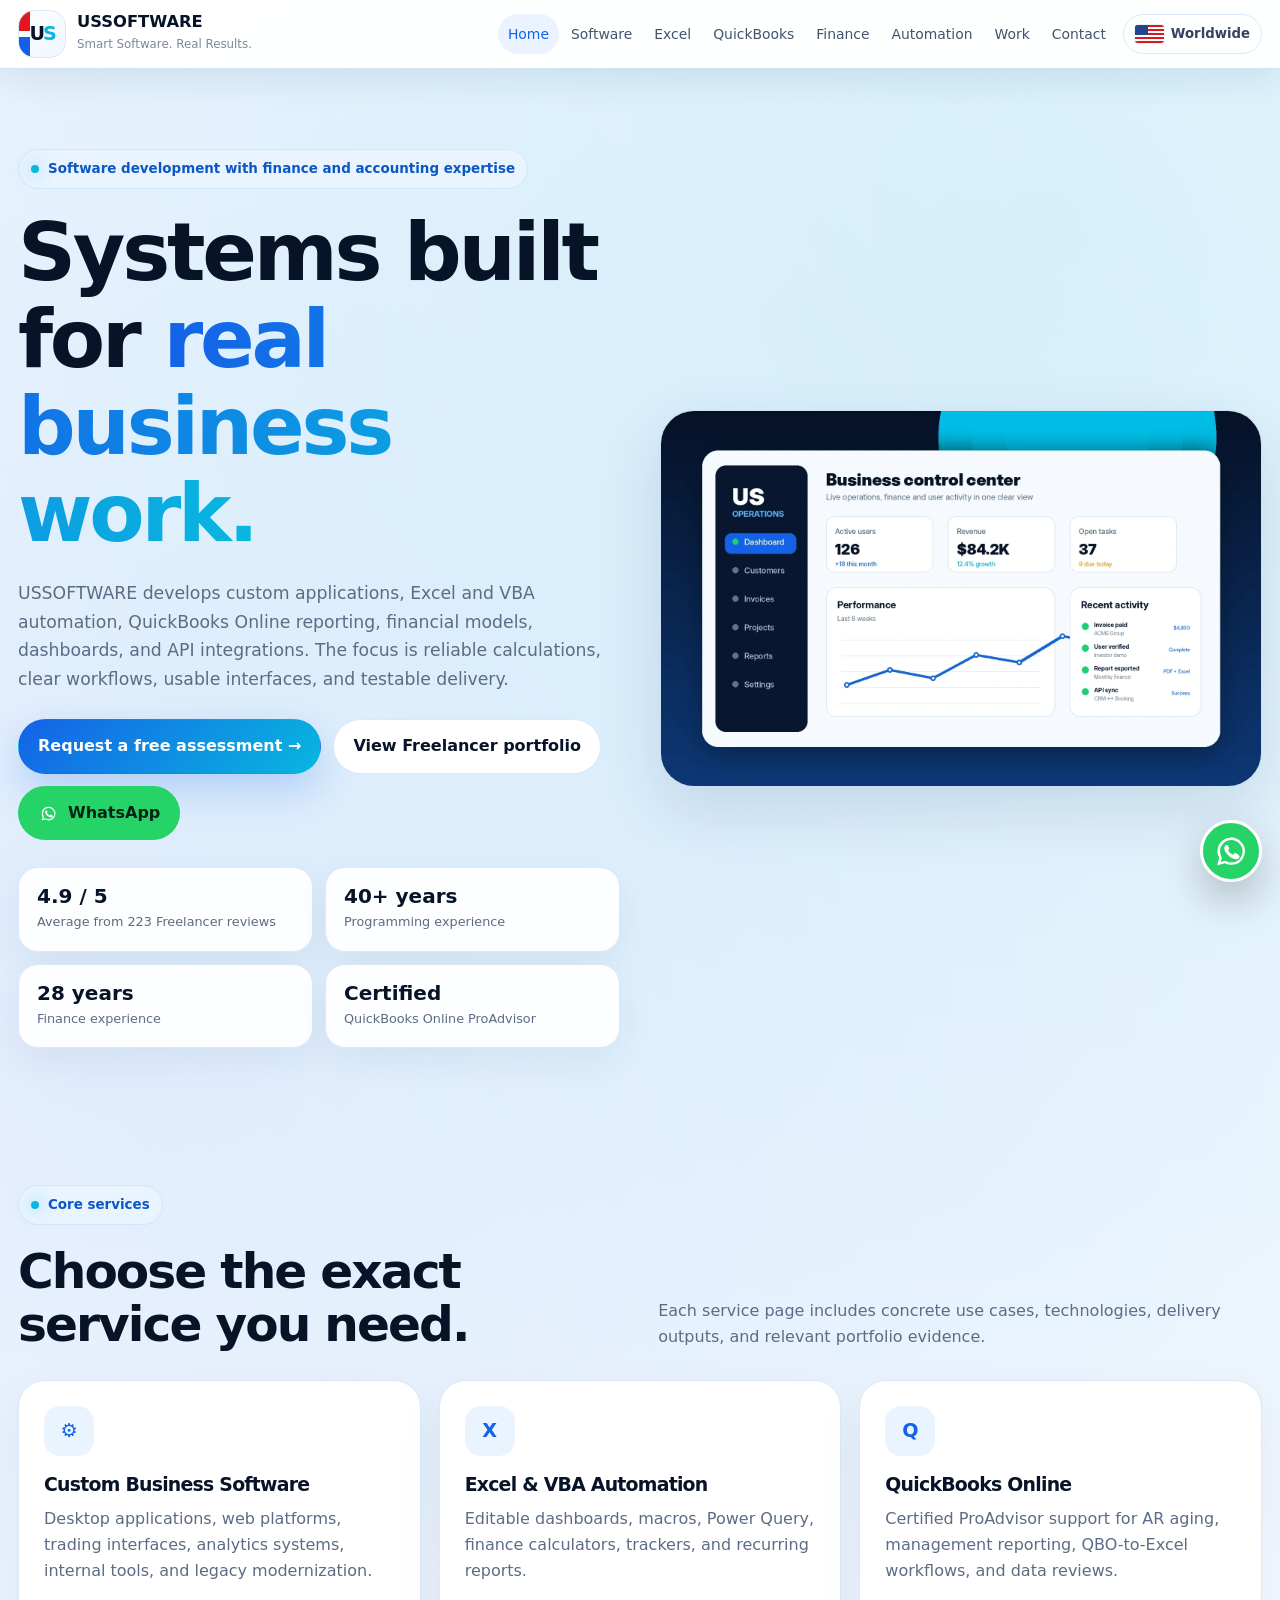
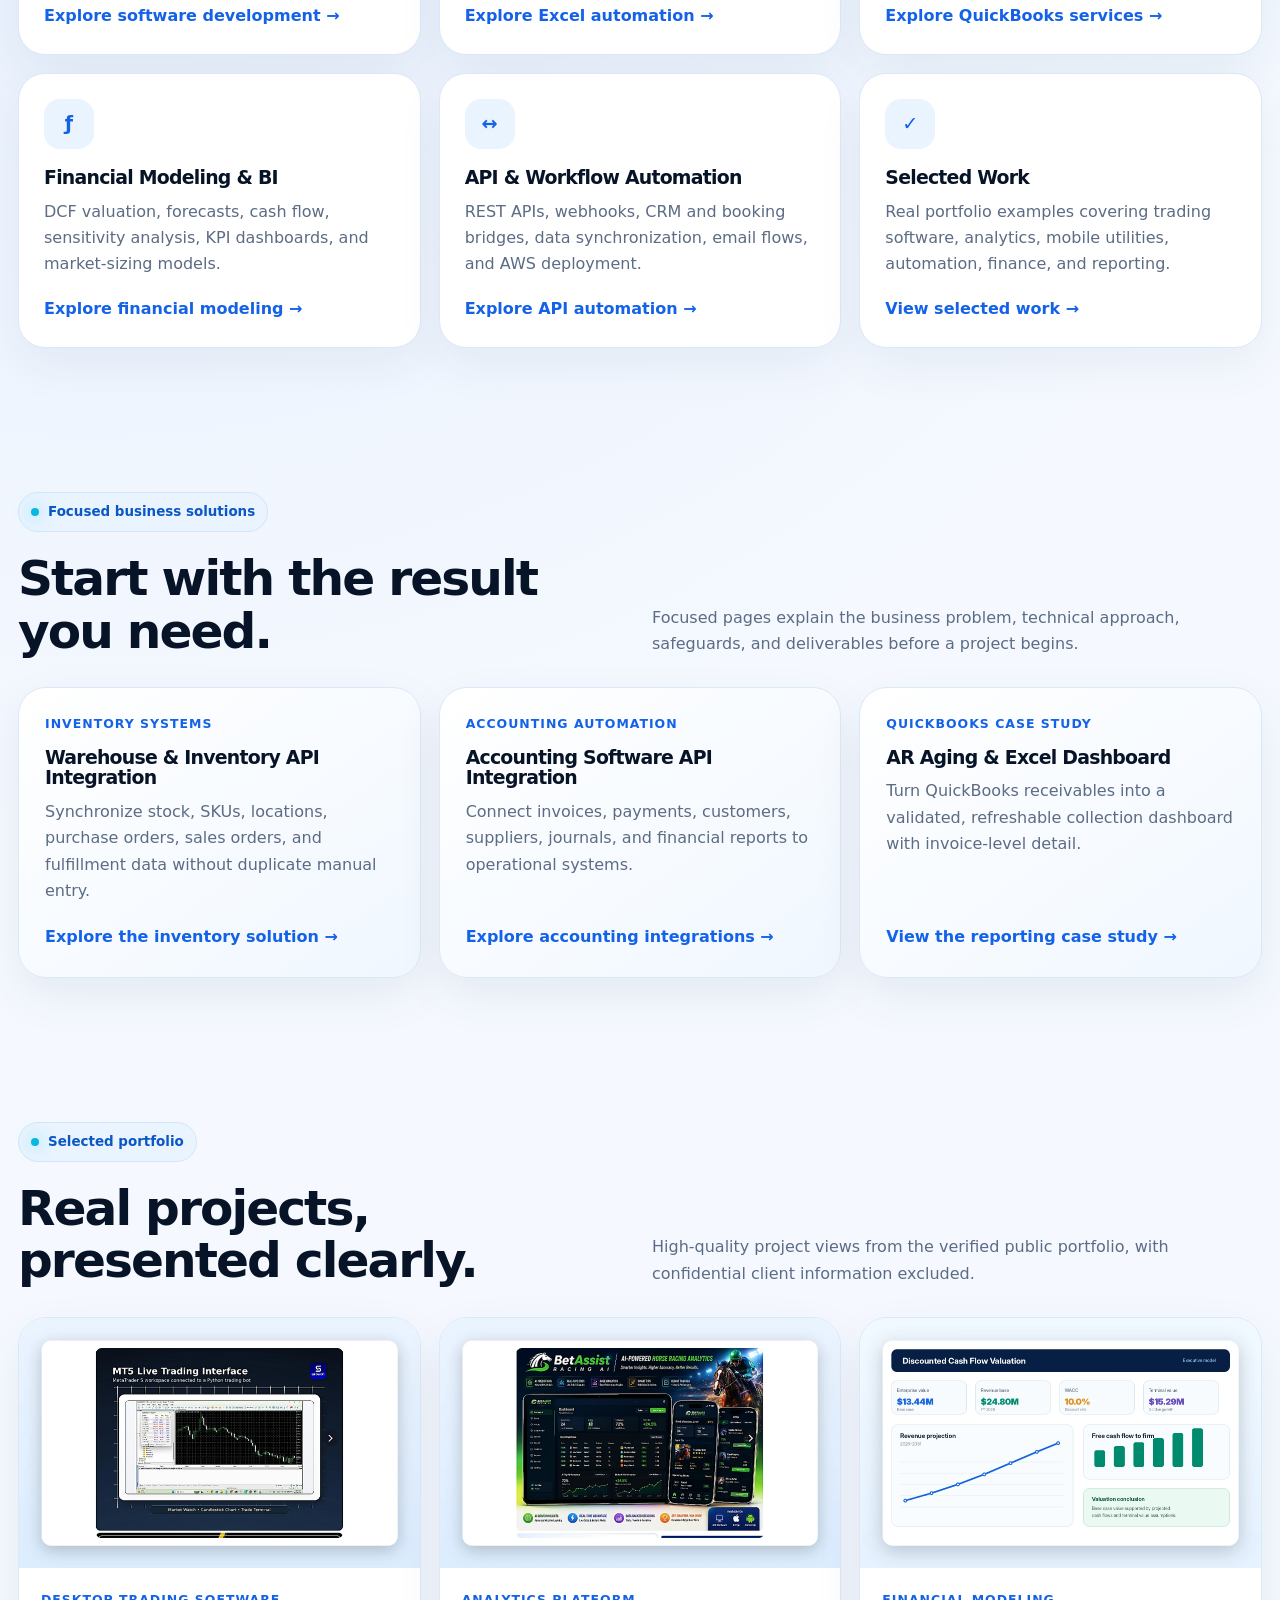
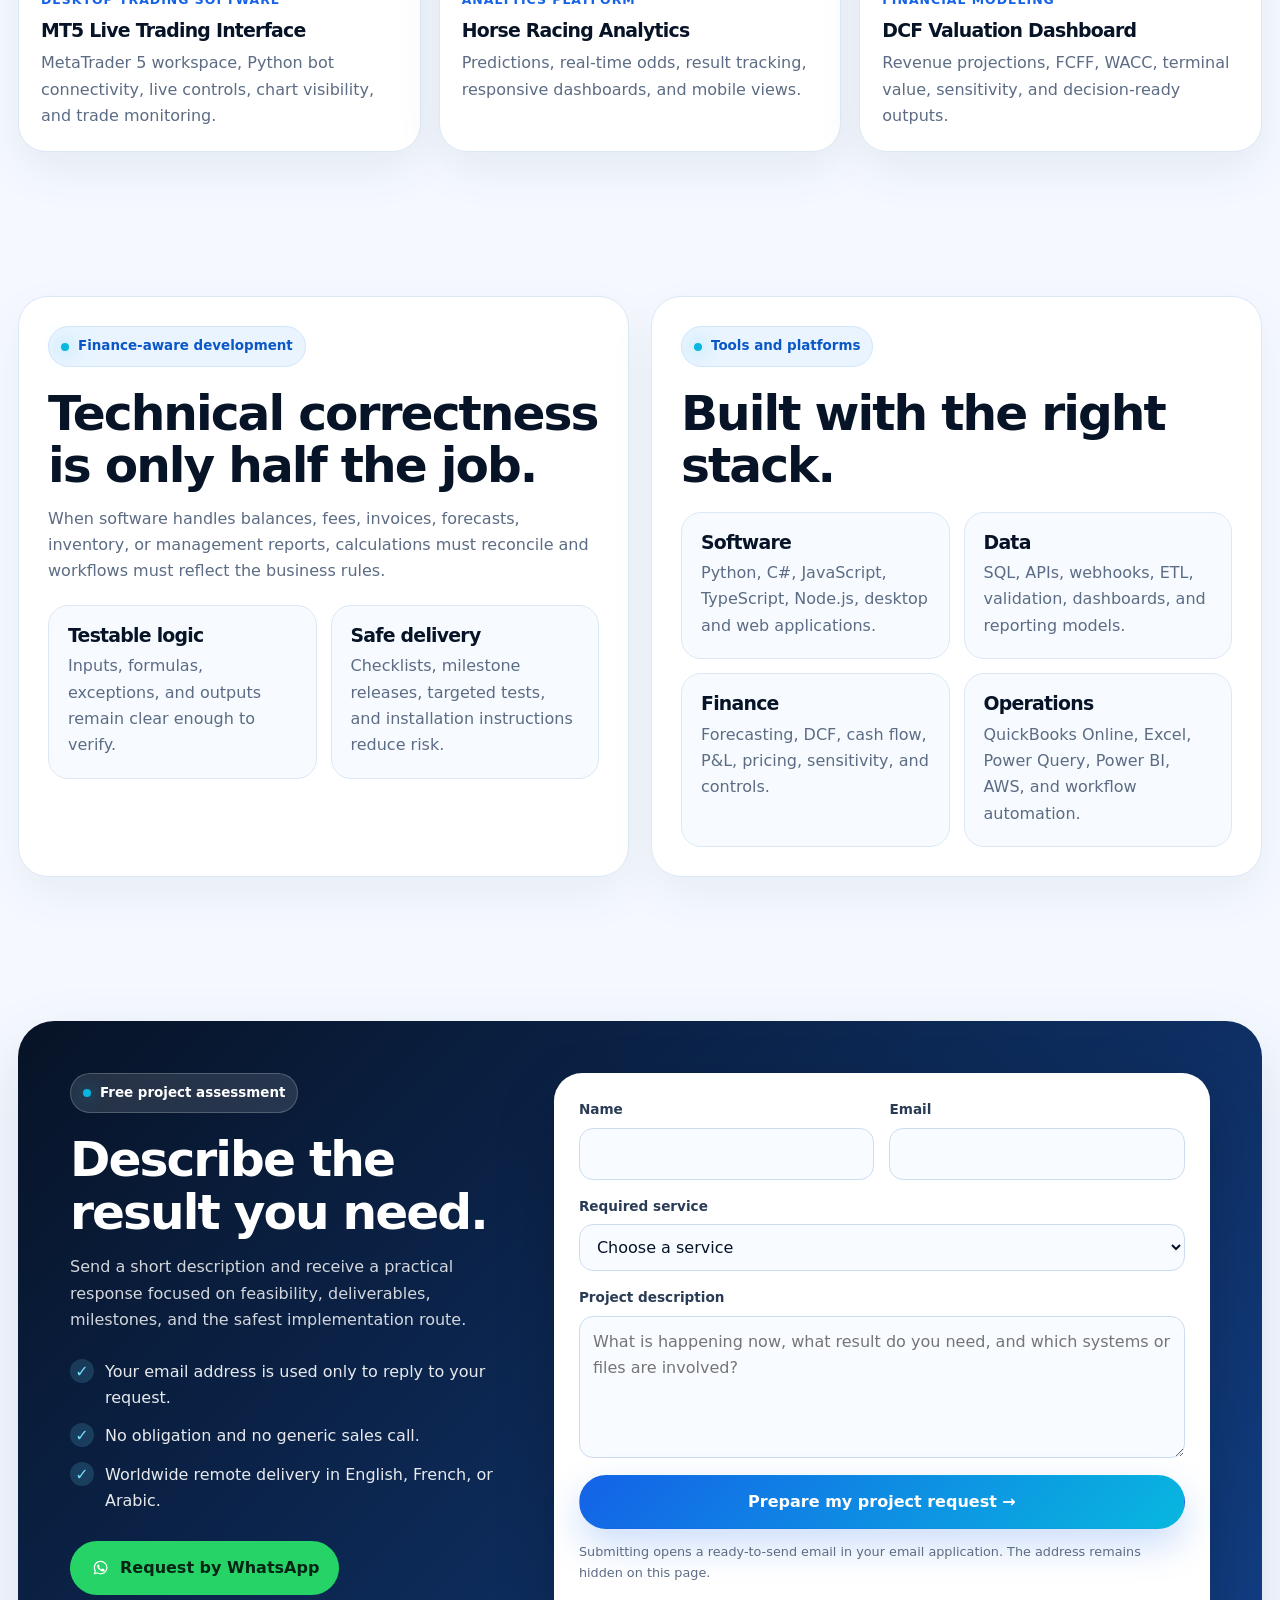
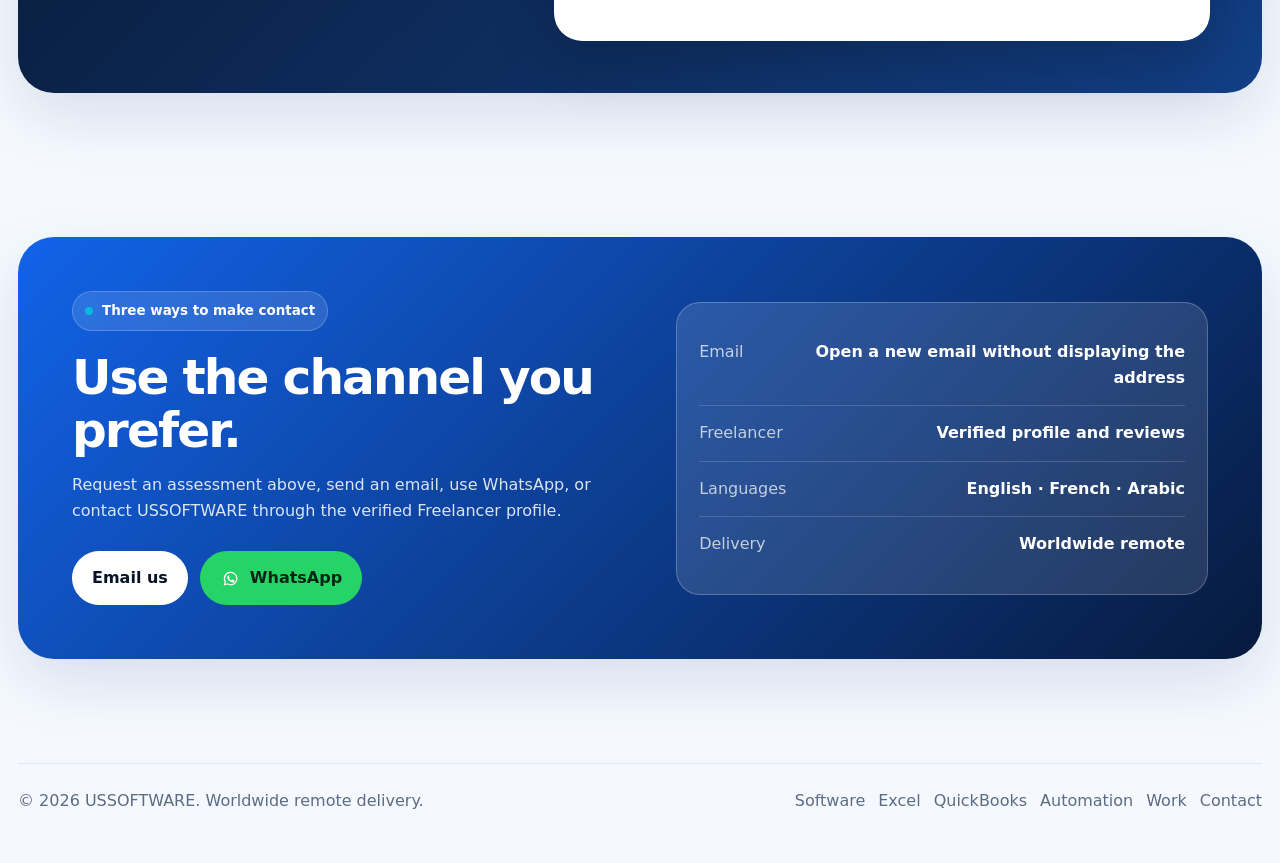
==== commit 872e7804: "Add files via upload" ====
--- a/index.html
+++ b/index.html
@@ -1,13 +1,335 @@
-<!doctype html><html lang="en"><head><meta charset="utf-8"><meta name="viewport" content="width=device-width,initial-scale=1,viewport-fit=cover"><title>Custom Software, Excel Automation & QuickBooks Services | USSOFTWARE</title><meta name="description" content="Custom software, Excel and VBA automation, certified QuickBooks Online ProAdvisor services, financial modeling, dashboards, and API integration for businesses worldwide."><meta name="robots" content="index,follow,max-image-preview:large"><link rel="canonical" href="https://ussoftware.online/"><meta name="theme-color" content="#071326"><meta property="og:type" content="website"><meta property="og:site_name" content="USSOFTWARE"><meta property="og:title" content="Custom Software, Excel Automation & QuickBooks Services | USSOFTWARE"><meta property="og:description" content="Custom software, Excel and VBA automation, certified QuickBooks Online ProAdvisor services, financial modeling, dashboards, and API integration for businesses worldwide."><meta property="og:url" content="https://ussoftware.online/"><meta property="og:image" content="https://ussoftware.online/assets/social-card.jpg"><meta name="twitter:card" content="summary_large_image"><link rel="icon" href="/assets/favicon.svg" type="image/svg+xml"><link rel="stylesheet" href="/assets/styles.css"><script type="application/ld+json">{"@context":"https://schema.org","@graph":[{"@type":"ProfessionalService","@id":"https://ussoftware.online/#business","name":"USSOFTWARE","url":"https://ussoftware.online/","logo":"https://ussoftware.online/assets/favicon.svg","image":"https://ussoftware.online/assets/social-card.jpg","description":"Custom software, Excel automation, certified QuickBooks Online ProAdvisor services, financial modeling, dashboards, and API integration for businesses worldwide.","areaServed":"Worldwide","knowsLanguage":["English","French","Arabic"],"sameAs":["https://www.freelancer.com/u/saliba04","https://github.com/ussoftware1"],"serviceType":["Custom Software Development","Excel and VBA Automation","QuickBooks Online Consulting","Financial Modeling","API Integration"]},{"@type":"WebSite","url":"https://ussoftware.online/","name":"USSOFTWARE"}]}</script></head><body><a class="skip-link" href="#main">Skip to content</a><header class="topbar"><a class="brand" href="/" aria-label="USSOFTWARE home"><span class="brand-mark" aria-hidden="true"><span>U<b>S</b></span></span><span><strong>USSOFTWARE</strong><em>Smart Software. Real Results.</em></span></a><button class="menu-btn" type="button" aria-label="Open navigation" aria-expanded="false">☰</button><nav aria-label="Main navigation"><a href="/" aria-current="page">Home</a><a href="/custom-software/">Software</a><a href="/excel-automation/">Excel</a><a href="/quickbooks-online/">QuickBooks</a><a href="/financial-modeling/">Finance</a><a href="/api-automation/">Automation</a><a href="/work/">Work</a><a href="/#contact">Contact</a><span class="flag-pill"><span class="mini-flag" aria-hidden="true"></span>Worldwide</span></nav></header><main id="main"><section class="hero"><div class="shell hero-grid"><div class="reveal"><div class="eyebrow"><span class="dot"></span>Software development with finance and accounting expertise</div><h1>Systems built for <span class="gradient">real business work.</span></h1><p class="lead">USSOFTWARE develops custom applications, Excel and VBA automation, QuickBooks Online reporting, financial models, dashboards, and API integrations. The focus is reliable calculations, clear workflows, usable interfaces, and testable delivery.</p><div class="cta-row"><a class="btn primary" href="#" data-email data-subject="Project inquiry from USSOFTWARE">Email us →</a><a class="btn secondary" href="https://www.freelancer.com/u/saliba04" target="_blank" rel="noopener">View Freelancer portfolio</a><a class="btn green" href="https://wa.me/9613613731?text=Hello%2C%20I%20visited%20USSOFTWARE%20and%20would%20like%20to%20discuss%20a%20project." target="_blank" rel="noopener"><img class="whatsapp-mini" src="/assets/whatsapp.svg" alt="">WhatsApp</a></div><div class="proof-grid"><div class="proof"><strong>4.9 / 5</strong><span>Average from 223 Freelancer reviews</span></div><div class="proof"><strong>40+ years</strong><span>Programming experience</span></div><div class="proof"><strong>28 years</strong><span>Finance experience</span></div><div class="proof"><strong>Certified</strong><span>QuickBooks Online ProAdvisor</span></div></div></div><div class="hero-visual reveal"><img src="/assets/software-hero.webp" width="1600" height="1000" alt="Custom business software dashboard"></div></div></section>
-<section><div class="shell"><div class="section-head"><div><div class="eyebrow"><span class="dot"></span>Core services</div><h2>Choose the exact service you need.</h2></div><p>Each service page includes concrete use cases, technologies, delivery outputs, and relevant portfolio evidence.</p></div><div class="cards">
-<a class="card reveal" href="/custom-software/"><div class="icon">⚙</div><h3>Custom Business Software</h3><p>Desktop applications, web platforms, trading interfaces, analytics systems, internal tools, and legacy modernization.</p><span class="more">Explore software development →</span></a>
-<a class="card reveal" href="/excel-automation/"><div class="icon">X</div><h3>Excel & VBA Automation</h3><p>Editable dashboards, macros, Power Query, finance calculators, trackers, and recurring reports.</p><span class="more">Explore Excel automation →</span></a>
-<a class="card reveal" href="/quickbooks-online/"><div class="icon">Q</div><h3>QuickBooks Online</h3><p>Certified ProAdvisor support for AR aging, management reporting, QBO-to-Excel workflows, and data reviews.</p><span class="more">Explore QuickBooks services →</span></a>
-<a class="card reveal" href="/financial-modeling/"><div class="icon">ƒ</div><h3>Financial Modeling & BI</h3><p>DCF valuation, forecasts, cash flow, sensitivity analysis, KPI dashboards, and market-sizing models.</p><span class="more">Explore financial modeling →</span></a>
-<a class="card reveal" href="/api-automation/"><div class="icon">↔</div><h3>API & Workflow Automation</h3><p>REST APIs, webhooks, CRM and booking bridges, data synchronization, email flows, and AWS deployment.</p><span class="more">Explore API automation →</span></a>
-<a class="card reveal" href="/work/"><div class="icon">✓</div><h3>Selected Work</h3><p>Real portfolio examples covering trading software, analytics, mobile utilities, automation, finance, and reporting.</p><span class="more">View selected work →</span></a></div></div></section>
-<section><div class="shell"><div class="section-head"><div><div class="eyebrow"><span class="dot"></span>Selected portfolio</div><h2>Real projects, presented clearly.</h2></div><p>High-quality project views from the verified public portfolio, with confidential client information excluded.</p></div><div class="portfolio-grid">
-<a class="portfolio-card reveal" href="/work/#mt5"><div class="image-frame"><img src="/assets/work-mt5.webp" width="1600" height="1000" loading="lazy" alt="MT5 live trading interface"></div><div class="portfolio-body"><small>Desktop trading software</small><h3>MT5 Live Trading Interface</h3><p>MetaTrader 5 workspace, Python bot connectivity, live controls, chart visibility, and trade monitoring.</p></div></a>
-<a class="portfolio-card reveal" href="/work/#betassist"><div class="image-frame"><img src="/assets/work-betassist.webp" width="1600" height="1000" loading="lazy" alt="Horse racing analytics platform"></div><div class="portfolio-body"><small>Analytics platform</small><h3>Horse Racing Analytics</h3><p>Predictions, real-time odds, result tracking, responsive dashboards, and mobile views.</p></div></a>
-<a class="portfolio-card reveal" href="/work/#dcf"><div class="image-frame"><img src="/assets/work-dcf.webp" width="1600" height="1000" loading="lazy" alt="DCF valuation dashboard"></div><div class="portfolio-body"><small>Financial modeling</small><h3>DCF Valuation Dashboard</h3><p>Revenue projections, FCFF, WACC, terminal value, sensitivity, and decision-ready outputs.</p></div></a></div></div></section>
-<section><div class="shell split"><div class="panel reveal"><div class="eyebrow"><span class="dot"></span>Finance-aware development</div><h2>Technical correctness is only half the job.</h2><p>When software handles balances, fees, invoices, forecasts, inventory, or management reports, calculations must reconcile and workflows must reflect the business rules.</p><div class="feature-grid"><div class="feature"><h3>Testable logic</h3><p>Inputs, formulas, exceptions, and outputs remain clear enough to verify.</p></div><div class="feature"><h3>Safe delivery</h3><p>Checklists, milestone releases, targeted tests, and installation instructions reduce risk.</p></div></div></div><div class="panel reveal"><div class="eyebrow"><span class="dot"></span>Tools and platforms</div><h2>Built with the right stack.</h2><div class="feature-grid"><div class="feature"><h3>Software</h3><p>Python, C#, JavaScript, TypeScript, Node.js, desktop and web applications.</p></div><div class="feature"><h3>Data</h3><p>SQL, APIs, webhooks, ETL, validation, dashboards, and reporting models.</p></div><div class="feature"><h3>Finance</h3><p>Forecasting, DCF, cash flow, P&L, pricing, sensitivity, and controls.</p></div><div class="feature"><h3>Operations</h3><p>QuickBooks Online, Excel, Power Query, Power BI, AWS, and workflow automation.</p></div></div></div></div></section><section id="contact"><div class="shell"><div class="contact-box reveal"><div><div class="eyebrow" style="background:rgba(255,255,255,.12);border-color:rgba(255,255,255,.2);color:#fff"><span class="dot"></span>Ready to discuss a project</div><h2>Send the problem, file, or workflow.</h2><p>Receive a practical assessment, clear deliverables, and realistic milestones based on the actual scope.</p><div class="cta-row"><a class="btn light" href="#" data-email data-subject="Project inquiry from USSOFTWARE">Email us</a><a class="btn green" href="https://wa.me/9613613731?text=Hello%2C%20I%20visited%20USSOFTWARE%20and%20would%20like%20to%20discuss%20a%20project." target="_blank" rel="noopener"><img class="whatsapp-mini" src="/assets/whatsapp.svg" alt="">WhatsApp</a></div></div><div class="contact-card"><div class="contact-row"><span>Email</span><strong>Open a new email without displaying the address</strong></div><div class="contact-row"><span>Freelancer</span><strong><a href="https://www.freelancer.com/u/saliba04" target="_blank" rel="noopener">Verified profile and reviews</a></strong></div><div class="contact-row"><span>Languages</span><strong>English · French · Arabic</strong></div><div class="contact-row"><span>Delivery</span><strong>Worldwide remote</strong></div></div></div></div></section></main><footer><div class="shell footer-inner"><span>© <span data-year></span> USSOFTWARE. Worldwide remote delivery.</span><div class="footer-links"><a href="/custom-software/">Software</a><a href="/excel-automation/">Excel</a><a href="/quickbooks-online/">QuickBooks</a><a href="/financial-modeling/">Finance</a><a href="/api-automation/">Automation</a><a href="/work/">Work</a></div></div></footer><a class="whatsapp-float" href="https://wa.me/9613613731?text=Hello%2C%20I%20visited%20USSOFTWARE%20and%20would%20like%20to%20discuss%20a%20project." target="_blank" rel="noopener" aria-label="Contact USSOFTWARE on WhatsApp"><img src="/assets/whatsapp.svg" alt=""></a><script src="/assets/main.js" defer></script><script defer src="https://static.cloudflareinsights.com/beacon.min.js" data-cf-beacon='{"token":"175af1d7c566448f83ae9717b216f542"}'></script></body></html>+<!doctype html>
+<html lang="en">
+<head>
+  <meta charset="utf-8">
+  <meta name="viewport" content="width=device-width,initial-scale=1,viewport-fit=cover">
+  <title>Custom Software, Excel Automation & QuickBooks Services | USSOFTWARE</title>
+  <meta name="description" content="Custom software, Excel and VBA automation, certified QuickBooks Online ProAdvisor services, financial dashboards, inventory systems, and API integration for businesses worldwide.">
+  <meta name="robots" content="index,follow,max-image-preview:large">
+  <link rel="canonical" href="https://ussoftware.online/">
+  <meta name="theme-color" content="#071326">
+  <meta property="og:type" content="website">
+  <meta property="og:site_name" content="USSOFTWARE">
+  <meta property="og:title" content="Custom Software, Excel Automation & QuickBooks Services | USSOFTWARE">
+  <meta property="og:description" content="Custom software, Excel automation, QuickBooks reporting, inventory systems, financial dashboards, and API integration for businesses worldwide.">
+  <meta property="og:url" content="https://ussoftware.online/">
+  <meta property="og:image" content="https://ussoftware.online/assets/social-card.jpg">
+  <meta name="twitter:card" content="summary_large_image">
+  <link rel="icon" href="/assets/favicon.svg" type="image/svg+xml">
+  <link rel="stylesheet" href="/assets/styles.css">
+  <script type="application/ld+json">
+    {
+      "@context": "https://schema.org",
+      "@graph": [
+        {
+          "@type": "ProfessionalService",
+          "@id": "https://ussoftware.online/#business",
+          "name": "USSOFTWARE",
+          "url": "https://ussoftware.online/",
+          "logo": "https://ussoftware.online/assets/favicon.svg",
+          "image": "https://ussoftware.online/assets/social-card.jpg",
+          "description": "Custom software, Excel automation, certified QuickBooks Online ProAdvisor services, financial modeling, dashboards, inventory systems, and API integration for businesses worldwide.",
+          "areaServed": "Worldwide",
+          "knowsLanguage": ["English", "French", "Arabic"],
+          "sameAs": [
+            "https://www.freelancer.com/u/saliba04",
+            "https://github.com/ussoftware1"
+          ],
+          "serviceType": [
+            "Custom Software Development",
+            "Excel and VBA Automation",
+            "QuickBooks Online Consulting",
+            "Financial Modeling",
+            "Warehouse and Inventory API Integration",
+            "Accounting Software API Integration"
+          ]
+        },
+        {
+          "@type": "WebSite",
+          "url": "https://ussoftware.online/",
+          "name": "USSOFTWARE"
+        }
+      ]
+    }
+  </script>
+</head>
+<body>
+  <a class="skip-link" href="#main">Skip to content</a>
+  <header class="topbar">
+    <a class="brand" href="/" aria-label="USSOFTWARE home">
+      <span class="brand-mark" aria-hidden="true"><span>U<b>S</b></span></span>
+      <span><strong>USSOFTWARE</strong><em>Smart Software. Real Results.</em></span>
+    </a>
+    <button class="menu-btn" type="button" aria-label="Open navigation" aria-expanded="false">☰</button>
+    <nav aria-label="Main navigation">
+      <a href="/" aria-current="page">Home</a>
+      <a href="/custom-software/">Software</a>
+      <a href="/excel-automation/">Excel</a>
+      <a href="/quickbooks-online/">QuickBooks</a>
+      <a href="/financial-modeling/">Finance</a>
+      <a href="/api-automation/">Automation</a>
+      <a href="/work/">Work</a>
+      <a href="/#project-assessment">Contact</a>
+      <span class="flag-pill"><span class="mini-flag" aria-hidden="true"></span>Worldwide</span>
+    </nav>
+  </header>
+
+  <main id="main">
+    <section class="hero">
+      <div class="shell hero-grid">
+        <div class="reveal">
+          <div class="eyebrow"><span class="dot"></span>Software development with finance and accounting expertise</div>
+          <h1>Systems built for <span class="gradient">real business work.</span></h1>
+          <p class="lead">USSOFTWARE develops custom applications, Excel and VBA automation, QuickBooks Online reporting, financial models, dashboards, and API integrations. The focus is reliable calculations, clear workflows, usable interfaces, and testable delivery.</p>
+          <div class="cta-row">
+            <a class="btn primary" href="#project-assessment">Request a free assessment →</a>
+            <a class="btn secondary" href="https://www.freelancer.com/u/saliba04" target="_blank" rel="noopener">View Freelancer portfolio</a>
+            <a class="btn green" href="https://wa.me/9613613731?text=Hello%2C%20I%20visited%20USSOFTWARE%20and%20would%20like%20to%20discuss%20a%20project." target="_blank" rel="noopener">
+              <img class="whatsapp-mini" src="/assets/whatsapp.svg" alt="">WhatsApp
+            </a>
+          </div>
+          <div class="proof-grid">
+            <div class="proof"><strong>4.9 / 5</strong><span>Average from 223 Freelancer reviews</span></div>
+            <div class="proof"><strong>40+ years</strong><span>Programming experience</span></div>
+            <div class="proof"><strong>28 years</strong><span>Finance experience</span></div>
+            <div class="proof"><strong>Certified</strong><span>QuickBooks Online ProAdvisor</span></div>
+          </div>
+        </div>
+        <div class="hero-visual reveal">
+          <img src="/assets/software-hero.webp" width="1600" height="1000" alt="Custom business software dashboard">
+        </div>
+      </div>
+    </section>
+
+    <section>
+      <div class="shell">
+        <div class="section-head">
+          <div>
+            <div class="eyebrow"><span class="dot"></span>Core services</div>
+            <h2>Choose the exact service you need.</h2>
+          </div>
+          <p>Each service page includes concrete use cases, technologies, delivery outputs, and relevant portfolio evidence.</p>
+        </div>
+        <div class="cards">
+          <a class="card reveal" href="/custom-software/">
+            <div class="icon">⚙</div>
+            <h3>Custom Business Software</h3>
+            <p>Desktop applications, web platforms, trading interfaces, analytics systems, internal tools, and legacy modernization.</p>
+            <span class="more">Explore software development →</span>
+          </a>
+          <a class="card reveal" href="/excel-automation/">
+            <div class="icon">X</div>
+            <h3>Excel & VBA Automation</h3>
+            <p>Editable dashboards, macros, Power Query, finance calculators, trackers, and recurring reports.</p>
+            <span class="more">Explore Excel automation →</span>
+          </a>
+          <a class="card reveal" href="/quickbooks-online/">
+            <div class="icon">Q</div>
+            <h3>QuickBooks Online</h3>
+            <p>Certified ProAdvisor support for AR aging, management reporting, QBO-to-Excel workflows, and data reviews.</p>
+            <span class="more">Explore QuickBooks services →</span>
+          </a>
+          <a class="card reveal" href="/financial-modeling/">
+            <div class="icon">ƒ</div>
+            <h3>Financial Modeling & BI</h3>
+            <p>DCF valuation, forecasts, cash flow, sensitivity analysis, KPI dashboards, and market-sizing models.</p>
+            <span class="more">Explore financial modeling →</span>
+          </a>
+          <a class="card reveal" href="/api-automation/">
+            <div class="icon">↔</div>
+            <h3>API & Workflow Automation</h3>
+            <p>REST APIs, webhooks, CRM and booking bridges, data synchronization, email flows, and AWS deployment.</p>
+            <span class="more">Explore API automation →</span>
+          </a>
+          <a class="card reveal" href="/work/">
+            <div class="icon">✓</div>
+            <h3>Selected Work</h3>
+            <p>Real portfolio examples covering trading software, analytics, mobile utilities, automation, finance, and reporting.</p>
+            <span class="more">View selected work →</span>
+          </a>
+        </div>
+      </div>
+    </section>
+
+    <section aria-labelledby="buyer-solutions">
+      <div class="shell">
+        <div class="section-head">
+          <div>
+            <div class="eyebrow"><span class="dot"></span>Focused business solutions</div>
+            <h2 id="buyer-solutions">Start with the result you need.</h2>
+          </div>
+          <p>Focused pages explain the business problem, technical approach, safeguards, and deliverables before a project begins.</p>
+        </div>
+        <div class="solution-links">
+          <a class="solution-link reveal" href="/warehouse-inventory-api-integration/">
+            <span class="kicker">Inventory systems</span>
+            <h3>Warehouse & Inventory API Integration</h3>
+            <p>Synchronize stock, SKUs, locations, purchase orders, sales orders, and fulfillment data without duplicate manual entry.</p>
+            <span class="more">Explore the inventory solution →</span>
+          </a>
+          <a class="solution-link reveal" href="/accounting-software-api-integration/">
+            <span class="kicker">Accounting automation</span>
+            <h3>Accounting Software API Integration</h3>
+            <p>Connect invoices, payments, customers, suppliers, journals, and financial reports to operational systems.</p>
+            <span class="more">Explore accounting integrations →</span>
+          </a>
+          <a class="solution-link reveal" href="/quickbooks-ar-aging-excel-dashboard/">
+            <span class="kicker">QuickBooks case study</span>
+            <h3>AR Aging & Excel Dashboard</h3>
+            <p>Turn QuickBooks receivables into a validated, refreshable collection dashboard with invoice-level detail.</p>
+            <span class="more">View the reporting case study →</span>
+          </a>
+        </div>
+      </div>
+    </section>
+
+    <section>
+      <div class="shell">
+        <div class="section-head">
+          <div>
+            <div class="eyebrow"><span class="dot"></span>Selected portfolio</div>
+            <h2>Real projects, presented clearly.</h2>
+          </div>
+          <p>High-quality project views from the verified public portfolio, with confidential client information excluded.</p>
+        </div>
+        <div class="portfolio-grid">
+          <a class="portfolio-card reveal" href="/work/#mt5">
+            <div class="image-frame"><img src="/assets/work-mt5.webp" width="1600" height="1000" loading="lazy" alt="MT5 live trading interface"></div>
+            <div class="portfolio-body"><small>Desktop trading software</small><h3>MT5 Live Trading Interface</h3><p>MetaTrader 5 workspace, Python bot connectivity, live controls, chart visibility, and trade monitoring.</p></div>
+          </a>
+          <a class="portfolio-card reveal" href="/work/#betassist">
+            <div class="image-frame"><img src="/assets/work-betassist.webp" width="1600" height="1000" loading="lazy" alt="Horse racing analytics platform"></div>
+            <div class="portfolio-body"><small>Analytics platform</small><h3>Horse Racing Analytics</h3><p>Predictions, real-time odds, result tracking, responsive dashboards, and mobile views.</p></div>
+          </a>
+          <a class="portfolio-card reveal" href="/work/#dcf">
+            <div class="image-frame"><img src="/assets/work-dcf.webp" width="1600" height="1000" loading="lazy" alt="DCF valuation dashboard"></div>
+            <div class="portfolio-body"><small>Financial modeling</small><h3>DCF Valuation Dashboard</h3><p>Revenue projections, FCFF, WACC, terminal value, sensitivity, and decision-ready outputs.</p></div>
+          </a>
+        </div>
+      </div>
+    </section>
+
+    <section>
+      <div class="shell split">
+        <div class="panel reveal">
+          <div class="eyebrow"><span class="dot"></span>Finance-aware development</div>
+          <h2>Technical correctness is only half the job.</h2>
+          <p>When software handles balances, fees, invoices, forecasts, inventory, or management reports, calculations must reconcile and workflows must reflect the business rules.</p>
+          <div class="feature-grid">
+            <div class="feature"><h3>Testable logic</h3><p>Inputs, formulas, exceptions, and outputs remain clear enough to verify.</p></div>
+            <div class="feature"><h3>Safe delivery</h3><p>Checklists, milestone releases, targeted tests, and installation instructions reduce risk.</p></div>
+          </div>
+        </div>
+        <div class="panel reveal">
+          <div class="eyebrow"><span class="dot"></span>Tools and platforms</div>
+          <h2>Built with the right stack.</h2>
+          <div class="feature-grid">
+            <div class="feature"><h3>Software</h3><p>Python, C#, JavaScript, TypeScript, Node.js, desktop and web applications.</p></div>
+            <div class="feature"><h3>Data</h3><p>SQL, APIs, webhooks, ETL, validation, dashboards, and reporting models.</p></div>
+            <div class="feature"><h3>Finance</h3><p>Forecasting, DCF, cash flow, P&amp;L, pricing, sensitivity, and controls.</p></div>
+            <div class="feature"><h3>Operations</h3><p>QuickBooks Online, Excel, Power Query, Power BI, AWS, and workflow automation.</p></div>
+          </div>
+        </div>
+      </div>
+    </section>
+
+    <section id="project-assessment">
+      <div class="shell">
+        <div class="assessment-wrap reveal">
+          <div class="assessment-copy">
+            <div class="eyebrow" style="background:rgba(255,255,255,.12);border-color:rgba(255,255,255,.2);color:#fff"><span class="dot"></span>Free project assessment</div>
+            <h2>Describe the result you need.</h2>
+            <p>Send a short description and receive a practical response focused on feasibility, deliverables, milestones, and the safest implementation route.</p>
+            <ul class="assessment-points">
+              <li>Your email address is used only to reply to your request.</li>
+              <li>No obligation and no generic sales call.</li>
+              <li>Worldwide remote delivery in English, French, or Arabic.</li>
+            </ul>
+            <div class="cta-row">
+              <a class="btn green" href="https://wa.me/9613613731?text=Hello%2C%20I%20would%20like%20a%20free%20project%20assessment." target="_blank" rel="noopener">
+                <img class="whatsapp-mini" src="/assets/whatsapp.svg" alt="">Request by WhatsApp
+              </a>
+            </div>
+          </div>
+          <form class="assessment-form" data-assessment-form>
+            <div class="form-grid">
+              <div class="field">
+                <label for="assessment-name">Name</label>
+                <input id="assessment-name" name="name" autocomplete="name" required>
+              </div>
+              <div class="field">
+                <label for="assessment-email">Email</label>
+                <input id="assessment-email" name="email" type="email" autocomplete="email" required>
+              </div>
+              <div class="field full">
+                <label for="assessment-service">Required service</label>
+                <select id="assessment-service" name="service" required>
+                  <option value="">Choose a service</option>
+                  <option>Custom business software</option>
+                  <option>Excel or VBA automation</option>
+                  <option>QuickBooks Online reporting</option>
+                  <option>Financial modeling or Power BI</option>
+                  <option>Warehouse or inventory integration</option>
+                  <option>Accounting software API integration</option>
+                  <option>Other software or automation</option>
+                </select>
+              </div>
+              <div class="field full">
+                <label for="assessment-details">Project description</label>
+                <textarea id="assessment-details" name="details" minlength="20" placeholder="What is happening now, what result do you need, and which systems or files are involved?" required></textarea>
+              </div>
+            </div>
+            <button class="btn primary" type="submit">Prepare my project request →</button>
+            <p class="form-note">Submitting opens a ready-to-send email in your email application. The address remains hidden on this page.</p>
+            <p class="form-status" data-form-status aria-live="polite"></p>
+          </form>
+        </div>
+      </div>
+    </section>
+
+    <section id="contact">
+      <div class="shell">
+        <div class="contact-box reveal">
+          <div>
+            <div class="eyebrow" style="background:rgba(255,255,255,.12);border-color:rgba(255,255,255,.2);color:#fff"><span class="dot"></span>Three ways to make contact</div>
+            <h2>Use the channel you prefer.</h2>
+            <p>Request an assessment above, send an email, use WhatsApp, or contact USSOFTWARE through the verified Freelancer profile.</p>
+            <div class="cta-row">
+              <a class="btn light" href="#" data-email data-subject="Project inquiry from USSOFTWARE">Email us</a>
+              <a class="btn green" href="https://wa.me/9613613731?text=Hello%2C%20I%20visited%20USSOFTWARE%20and%20would%20like%20to%20discuss%20a%20project." target="_blank" rel="noopener">
+                <img class="whatsapp-mini" src="/assets/whatsapp.svg" alt="">WhatsApp
+              </a>
+            </div>
+          </div>
+          <div class="contact-card">
+            <div class="contact-row"><span>Email</span><strong>Open a new email without displaying the address</strong></div>
+            <div class="contact-row"><span>Freelancer</span><strong><a href="https://www.freelancer.com/u/saliba04" target="_blank" rel="noopener">Verified profile and reviews</a></strong></div>
+            <div class="contact-row"><span>Languages</span><strong>English · French · Arabic</strong></div>
+            <div class="contact-row"><span>Delivery</span><strong>Worldwide remote</strong></div>
+          </div>
+        </div>
+      </div>
+    </section>
+  </main>
+
+  <footer>
+    <div class="shell footer-inner">
+      <span>© <span data-year></span> USSOFTWARE. Worldwide remote delivery.</span>
+      <div class="footer-links">
+        <a href="/custom-software/">Software</a>
+        <a href="/excel-automation/">Excel</a>
+        <a href="/quickbooks-online/">QuickBooks</a>
+        <a href="/api-automation/">Automation</a>
+        <a href="/work/">Work</a>
+        <a href="/#project-assessment">Contact</a>
+      </div>
+    </div>
+  </footer>
+
+  <a class="whatsapp-float" href="https://wa.me/9613613731?text=Hello%2C%20I%20visited%20USSOFTWARE%20and%20would%20like%20to%20discuss%20a%20project." target="_blank" rel="noopener" aria-label="Contact USSOFTWARE on WhatsApp">
+    <img src="/assets/whatsapp.svg" alt="">
+  </a>
+  <script src="/assets/main.js" defer></script>
+  <script defer src="https://static.cloudflareinsights.com/beacon.min.js" data-cf-beacon='{"token":"175af1d7c566448f83ae9717b216f542"}'></script>
+</body>
+</html>
--- a/assets/styles.css
+++ b/assets/styles.css
@@ -1,5 +1,7 @@
 
 :root{--ink:#071326;--muted:#5c6c84;--blue:#1462e7;--blue2:#0b4ebd;--cyan:#08b7df;--green:#25d366;--paper:#fff;--bg:#f5f9ff;--line:#dbe8f6;--soft:#eaf4ff;--shadow:0 24px 65px rgba(11,44,88,.12);--max:1280px}
 *{box-sizing:border-box}html{scroll-behavior:smooth;scroll-padding-top:100px}body{margin:0;font-family:Inter,system-ui,-apple-system,"Segoe UI",sans-serif;color:var(--ink);background:radial-gradient(circle at 82% 4%,rgba(8,183,223,.12),transparent 27%),radial-gradient(circle at 7% 18%,rgba(20,98,231,.08),transparent 30%),var(--bg);line-height:1.65}a{color:inherit;text-decoration:none}img{max-width:100%;display:block}button{font:inherit}.shell{width:min(calc(100% - 36px),var(--max));margin-inline:auto}.skip-link{position:absolute;left:-9999px;top:8px;z-index:1000;background:#fff;padding:10px 14px;border-radius:10px}.skip-link:focus{left:10px}.topbar{position:sticky;z-index:100;top:0;width:100%;margin:0;display:flex;align-items:center;gap:18px;padding:10px max(18px,calc((100vw - var(--max))/2));border-bottom:1px solid rgba(207,224,244,.95);background:rgba(255,255,255,.97);backdrop-filter:blur(18px);box-shadow:0 12px 34px rgba(16,53,103,.09)}.brand{display:flex;align-items:center;gap:11px;min-width:max-content}.brand-mark{width:48px;height:48px;display:grid;place-items:center;border-radius:16px;background:linear-gradient(145deg,#fff,#edf6ff);border:1px solid var(--line);position:relative;overflow:hidden}.brand-mark:before,.brand-mark:after{content:"";position:absolute;left:0;width:11px;height:20px}.brand-mark:before{top:0;background:#e31721}.brand-mark:after{bottom:0;background:#145ee8}.brand-mark span{font-weight:900;font-size:1.2rem;letter-spacing:-.12em}.brand-mark b{color:var(--cyan)}.brand strong{display:block;line-height:1;font-size:1.02rem}.brand em{display:block;font-style:normal;color:#7a899e;font-size:.74rem;margin-top:5px}.topbar nav{margin-left:auto;display:flex;align-items:center;gap:2px}.topbar nav a{padding:9px 10px;border-radius:999px;color:#42536d;font-size:.87rem;white-space:nowrap}.topbar nav a:hover,.topbar nav a[aria-current="page"]{background:#eaf3ff;color:var(--blue)}.flag-pill{display:flex;align-items:center;gap:7px;margin-left:5px;padding:8px 11px;border-radius:999px;border:1px solid var(--line);font-weight:700;color:#35445d;font-size:.83rem}.mini-flag{width:29px;height:18px;border-radius:3px;position:relative;overflow:hidden;background:repeating-linear-gradient(180deg,#d71920 0 2px,#fff 2px 4px);box-shadow:0 0 0 1px rgba(0,0,0,.06)}.mini-flag:before{content:"";position:absolute;left:0;top:0;width:13px;height:10px;background:#21468b}.menu-btn{display:none;margin-left:auto;border:0;background:#eaf3ff;color:var(--ink);width:44px;height:44px;border-radius:14px;font-size:1.25rem;cursor:pointer}h1,h2,h3{margin:0;line-height:1.08;letter-spacing:-.04em}h1{font-size:clamp(3rem,6.3vw,6rem);font-weight:900}h2{font-size:clamp(2rem,3.8vw,3.55rem);font-weight:850}h3{font-size:1.18rem}p{margin:0;color:var(--muted)}section{padding:72px 0}.eyebrow{display:inline-flex;align-items:center;gap:9px;padding:8px 12px;border-radius:999px;background:#e9f4ff;border:1px solid #d2e6fb;color:#0b57c6;font-weight:750;font-size:.84rem;margin-bottom:20px}.dot{width:8px;height:8px;border-radius:50%;background:var(--cyan);box-shadow:0 0 18px rgba(8,183,223,.7)}.gradient{color:transparent;background:linear-gradient(90deg,var(--blue),var(--cyan));-webkit-background-clip:text;background-clip:text}.lead{max-width:800px;margin-top:22px;font-size:1.08rem}.cta-row{display:flex;flex-wrap:wrap;gap:12px;margin-top:26px}.btn{display:inline-flex;align-items:center;justify-content:center;gap:9px;min-height:50px;padding:13px 19px;border-radius:999px;border:1px solid transparent;font-weight:800;cursor:pointer;transition:.2s ease}.btn:hover{transform:translateY(-2px)}.btn.primary{color:#fff;background:linear-gradient(135deg,var(--blue),var(--cyan));box-shadow:0 16px 38px rgba(20,98,231,.22)}.btn.secondary{background:#fff;border-color:var(--line);color:var(--ink)}.btn.green{background:var(--green);color:#062415}.btn.light{background:#fff;color:#071326;border-color:#fff}.btn.dark{background:#071326;color:#fff}.whatsapp-mini{width:21px;height:21px}.hero{padding:80px 0 65px}.hero-grid{display:grid;grid-template-columns:1fr 1fr;gap:40px;align-items:center}.hero-visual,.page-visual{border-radius:34px;overflow:hidden;background:#dcecff;box-shadow:var(--shadow);border:1px solid rgba(205,223,243,.9)}.hero-visual img,.page-visual img{width:100%;height:100%;object-fit:cover}.proof-grid{display:grid;grid-template-columns:repeat(2,1fr);gap:12px;margin-top:27px}.proof{padding:16px 18px;background:rgba(255,255,255,.95);border:1px solid var(--line);border-radius:20px;box-shadow:0 14px 36px rgba(11,49,99,.06)}.proof strong{display:block;font-size:1.25rem;line-height:1.2}.proof span{font-size:.8rem;color:var(--muted)}.section-head{display:flex;justify-content:space-between;align-items:end;gap:28px;margin-bottom:30px}.section-head p{max-width:610px}.cards{display:grid;grid-template-columns:repeat(3,1fr);gap:18px}.card{display:flex;flex-direction:column;min-height:250px;padding:25px;border-radius:27px;background:#fff;border:1px solid var(--line);box-shadow:0 18px 48px rgba(11,45,90,.06);transition:.2s ease}.card:hover{transform:translateY(-4px);box-shadow:0 25px 65px rgba(11,45,90,.11)}.card p{margin-top:11px}.card .more{margin-top:auto;padding-top:18px;color:var(--blue);font-weight:800}.icon{width:50px;height:50px;display:grid;place-items:center;border-radius:16px;background:#eaf4ff;color:var(--blue);font-weight:900;font-size:1.2rem;margin-bottom:18px}.portfolio-grid{display:grid;grid-template-columns:repeat(3,1fr);gap:18px}.portfolio-card{overflow:hidden;border-radius:28px;background:#fff;border:1px solid var(--line);box-shadow:0 18px 48px rgba(11,45,90,.07)}.image-frame{aspect-ratio:16/10;overflow:hidden;background:#eaf4ff}.image-frame img{width:100%;height:100%;object-fit:cover;transition:.3s ease}.portfolio-card:hover img{transform:scale(1.018)}.portfolio-body{padding:22px}.portfolio-body small,.kicker{display:block;color:var(--blue);font-weight:800;text-transform:uppercase;letter-spacing:.08em;margin-bottom:9px;font-size:.78rem}.portfolio-body p{margin-top:10px}.tags{display:flex;flex-wrap:wrap;gap:7px;margin-top:15px}.tag,.chip{padding:6px 9px;border-radius:999px;background:#eaf4ff;color:#28538a;font-size:.76rem;font-weight:750}.split{display:grid;grid-template-columns:1fr 1fr;gap:22px;align-items:stretch}.panel,.content-block{padding:29px;border-radius:30px;background:#fff;border:1px solid var(--line);box-shadow:0 18px 48px rgba(11,45,90,.06)}.panel p,.content-block p{margin-top:14px}.feature-grid,.use-case-grid{display:grid;grid-template-columns:repeat(2,1fr);gap:14px;margin-top:20px}.feature,.use-case{padding:19px;border-radius:20px;background:#f7fbff;border:1px solid var(--line)}.feature p,.use-case p{margin-top:8px}.process-grid{display:grid;grid-template-columns:repeat(4,1fr);gap:15px}.process{padding:23px;border-radius:24px;background:#fff;border:1px solid var(--line)}.process .num{font-size:.8rem;font-weight:900;color:var(--blue);display:block;margin-bottom:13px}.process p{margin-top:9px}.faq{display:grid;gap:12px;max-width:960px}.faq details{background:#fff;border:1px solid var(--line);border-radius:18px;padding:18px 20px}.faq summary{font-weight:800;cursor:pointer}.faq details p{margin-top:12px}.page-hero{padding:68px 0 36px}.page-hero-grid{display:grid;grid-template-columns:1.02fr .98fr;gap:30px;align-items:center}.hero-surface{padding:clamp(30px,5vw,56px);border-radius:34px;background:linear-gradient(135deg,rgba(255,255,255,.98),rgba(232,245,255,.94));border:1px solid var(--line);box-shadow:var(--shadow)}.page-hero h1{font-size:clamp(2.8rem,5.7vw,5.2rem)}.breadcrumbs{font-size:.83rem;color:#6a7a91;margin-bottom:17px}.breadcrumbs a{color:var(--blue)}.content-grid{display:grid;grid-template-columns:minmax(0,1fr) 320px;gap:24px;align-items:start}.content-main{display:grid;gap:20px}.content-block h2{font-size:clamp(1.75rem,3vw,2.6rem)}.content-block h3{margin-top:20px}.content-block ul{margin:13px 0 0;padding-left:20px;line-height:1.8}.side-card{position:sticky;top:90px;padding:24px;border-radius:28px;background:#071326;color:#fff;box-shadow:var(--shadow)}.side-card h2{font-size:2.05rem;color:#fff}.side-card p{color:rgba(255,255,255,.75);margin-top:12px}.side-card .btn{width:100%;margin-top:13px}.service-image{overflow:hidden;border-radius:26px;border:1px solid var(--line);background:#eaf4ff;margin-bottom:20px}.service-image img{width:100%;aspect-ratio:16/10;object-fit:cover}.qbo-brand{display:flex;align-items:center;gap:18px;flex-wrap:wrap;padding:22px;border-radius:24px;background:#f2fbf5;border:1px solid #cfead8;margin:18px 0}.qbo-brand img{width:min(280px,70%);height:auto}.qbo-brand strong{display:block;font-size:1.2rem}.qbo-brand span{color:#4c715c}.work-list{display:grid;gap:22px}.wide-project{display:grid;grid-template-columns:minmax(0,.92fr) minmax(0,1.08fr);gap:26px;align-items:center;padding:24px;border-radius:30px;background:#fff;border:1px solid var(--line);box-shadow:0 18px 48px rgba(11,45,90,.06);overflow:hidden}.wide-project .project-image{border-radius:22px;overflow:hidden;background:#eef5fd;align-self:stretch;min-height:320px}.wide-project img{width:100%;height:100%;object-fit:cover}.wide-project h2{font-size:clamp(2rem,3.3vw,3.25rem)}.wide-project p{margin-top:12px}.work-text-card{padding:28px;border-radius:28px;background:linear-gradient(135deg,#071326,#123f86);color:#fff}.work-text-card h2,.work-text-card p{color:#fff}.work-text-card p{opacity:.8;margin-top:12px}.work-text-card .tag{background:rgba(255,255,255,.13);color:#fff}.contact-box{display:grid;grid-template-columns:1.04fr .96fr;gap:28px;align-items:center;padding:clamp(30px,5vw,54px);border-radius:36px;background:linear-gradient(135deg,#1263e9,#071a3d);color:#fff;box-shadow:var(--shadow)}.contact-box h2,.contact-box p{color:#fff}.contact-box p{opacity:.85;margin-top:16px}.contact-card{padding:22px;border-radius:24px;background:rgba(255,255,255,.12);border:1px solid rgba(255,255,255,.23)}.contact-row{display:flex;justify-content:space-between;gap:18px;padding:14px 0;border-bottom:1px solid rgba(255,255,255,.16)}.contact-row:last-child{border-bottom:0}.contact-row span{color:rgba(255,255,255,.72)}.contact-row strong{color:#fff;text-align:right}.whatsapp-float{position:fixed;right:18px;bottom:18px;width:62px;height:62px;border-radius:50%;display:grid;place-items:center;background:#25d366;box-shadow:0 18px 42px rgba(0,0,0,.23);z-index:90;border:3px solid #fff}.whatsapp-float img{width:42px;height:42px}footer{padding:32px 0 48px}.footer-inner{display:flex;justify-content:space-between;gap:18px;flex-wrap:wrap;border-top:1px solid var(--line);padding-top:24px;color:var(--muted)}.footer-links{display:flex;gap:13px;flex-wrap:wrap}.footer-links a:hover{color:var(--blue)}.reveal{opacity:0;transform:translateY(14px);transition:.45s ease}.reveal.visible{opacity:1;transform:none}.sr-only{position:absolute;width:1px;height:1px;padding:0;margin:-1px;overflow:hidden;clip:rect(0,0,0,0);white-space:nowrap;border:0}
-@media(max-width:1100px){.topbar nav a{padding:8px 7px;font-size:.8rem}.flag-pill{display:none}.hero-grid,.page-hero-grid,.contact-box,.content-grid{grid-template-columns:1fr}.side-card{position:static}.cards,.portfolio-grid{grid-template-columns:repeat(2,1fr)}.process-grid{grid-template-columns:repeat(2,1fr)}.wide-project{grid-template-columns:1fr}.wide-project .project-image{min-height:0;aspect-ratio:16/10}}
-@media(max-width:760px){html{scroll-padding-top:78px}.shell{width:min(calc(100% - 24px),var(--max))}.topbar{padding:8px 12px}.brand-mark{width:44px;height:44px}.brand em{font-size:.68rem}.menu-btn{display:block}.topbar nav{display:none;position:absolute;top:65px;left:10px;right:10px;padding:12px;background:#fff;border:1px solid var(--line);border-radius:20px;box-shadow:var(--shadow);flex-direction:column;align-items:stretch}.topbar nav.open{display:flex}.topbar nav a{text-align:center;padding:11px}.hero{padding-top:54px}.hero-grid{gap:24px}.proof-grid,.cards,.portfolio-grid,.feature-grid,.process-grid,.use-case-grid,.split{grid-template-columns:1fr}.section-head{display:block}.section-head p{margin-top:13px}section{padding:54px 0}.page-hero{padding-top:48px}.hero-surface,.content-block,.panel{padding:23px}.btn{width:100%}.cta-row{display:grid}.contact-row{flex-direction:column}.contact-row strong{text-align:left}.footer-inner{display:block}.footer-links{margin-top:14px}.whatsapp-float{width:56px;height:56px;right:12px;bottom:12px}.whatsapp-float img{width:38px;height:38px}.wide-project{padding:17px}.wide-project .project-image{aspect-ratio:16/11}}
+.solution-links{display:grid;grid-template-columns:repeat(3,1fr);gap:18px}.solution-link{display:flex;flex-direction:column;padding:26px;border-radius:28px;background:linear-gradient(145deg,#fff,#f0f7ff);border:1px solid var(--line);box-shadow:0 18px 48px rgba(11,45,90,.07);transition:.2s ease}.solution-link:hover{transform:translateY(-4px);box-shadow:0 25px 65px rgba(11,45,90,.12)}.solution-link .kicker{margin-bottom:12px}.solution-link p{margin-top:11px}.solution-link .more{margin-top:auto;padding-top:20px;color:var(--blue);font-weight:850}.assessment-wrap{display:grid;grid-template-columns:.82fr 1.18fr;gap:28px;align-items:start;padding:clamp(28px,5vw,52px);border-radius:36px;background:linear-gradient(135deg,#071326,#123f86);box-shadow:var(--shadow);color:#fff}.assessment-copy{position:sticky;top:96px}.assessment-wrap h2,.assessment-wrap p{color:#fff}.assessment-wrap p{opacity:.82;margin-top:16px}.assessment-points{display:grid;gap:12px;margin:25px 0 0;padding:0;list-style:none}.assessment-points li{display:flex;gap:11px;align-items:flex-start;color:rgba(255,255,255,.9)}.assessment-points li:before{content:"✓";display:grid;place-items:center;flex:0 0 24px;height:24px;border-radius:50%;background:rgba(112,221,255,.16);color:#70ddff;font-weight:900}.assessment-form{padding:25px;border-radius:28px;background:#fff;color:var(--ink);box-shadow:0 22px 60px rgba(0,0,0,.2)}.form-grid{display:grid;grid-template-columns:1fr 1fr;gap:15px}.field{display:grid;gap:7px}.field.full{grid-column:1/-1}.field label{font-size:.85rem;font-weight:800;color:#293b55}.field input,.field select,.field textarea{width:100%;border:1px solid #cdddf0;border-radius:14px;background:#f8fbff;color:var(--ink);font:inherit;padding:12px 13px;outline:none}.field input:focus,.field select:focus,.field textarea:focus{border-color:var(--blue);box-shadow:0 0 0 3px rgba(20,98,231,.12)}.field textarea{min-height:142px;resize:vertical}.assessment-form .btn{width:100%;margin-top:17px}.form-note{margin-top:12px!important;color:var(--muted)!important;font-size:.8rem;opacity:1!important}.form-status{min-height:1.4em;margin-top:10px!important;color:#0b5f36!important;font-weight:750;opacity:1!important}.callout{padding:22px 24px;border-left:5px solid var(--cyan);border-radius:0 20px 20px 0;background:#eaf7ff}.callout p{margin-top:0}.inline-links{display:flex;flex-wrap:wrap;gap:10px;margin-top:19px}.inline-links a{display:inline-flex;padding:9px 13px;border-radius:999px;background:#eaf4ff;color:var(--blue);font-weight:800;font-size:.84rem}
+.page-hero h1.compact-title{font-size:clamp(2.6rem,4.8vw,4.45rem)}
+@media(max-width:1100px){.topbar nav a{padding:8px 7px;font-size:.8rem}.flag-pill{display:none}.hero-grid,.page-hero-grid,.contact-box,.content-grid,.assessment-wrap{grid-template-columns:1fr}.assessment-copy{position:static}.side-card{position:static}.cards,.portfolio-grid{grid-template-columns:repeat(2,1fr)}.solution-links{grid-template-columns:1fr}.process-grid{grid-template-columns:repeat(2,1fr)}.wide-project{grid-template-columns:1fr}.wide-project .project-image{min-height:0;aspect-ratio:16/10}}
+@media(max-width:760px){html{scroll-padding-top:78px}.shell{width:min(calc(100% - 24px),var(--max))}.topbar{padding:8px 12px}.brand-mark{width:44px;height:44px}.brand em{font-size:.68rem}.menu-btn{display:block}.topbar nav{display:none;position:absolute;top:65px;left:10px;right:10px;padding:12px;background:#fff;border:1px solid var(--line);border-radius:20px;box-shadow:var(--shadow);flex-direction:column;align-items:stretch}.topbar nav.open{display:flex}.topbar nav a{text-align:center;padding:11px}.hero{padding-top:54px}.hero-grid{gap:24px}.proof-grid,.cards,.portfolio-grid,.feature-grid,.process-grid,.use-case-grid,.split,.form-grid{grid-template-columns:1fr}.field.full{grid-column:auto}.section-head{display:block}.section-head p{margin-top:13px}section{padding:54px 0}.page-hero{padding-top:48px}.hero-surface,.content-block,.panel{padding:23px}.assessment-wrap{padding:23px}.assessment-form{padding:19px}.btn{width:100%}.cta-row{display:grid}.contact-row{flex-direction:column}.contact-row strong{text-align:left}.footer-inner{display:block}.footer-links{margin-top:14px}.whatsapp-float{width:56px;height:56px;right:12px;bottom:12px}.whatsapp-float img{width:38px;height:38px}.wide-project{padding:17px}.wide-project .project-image{aspect-ratio:16/11}}
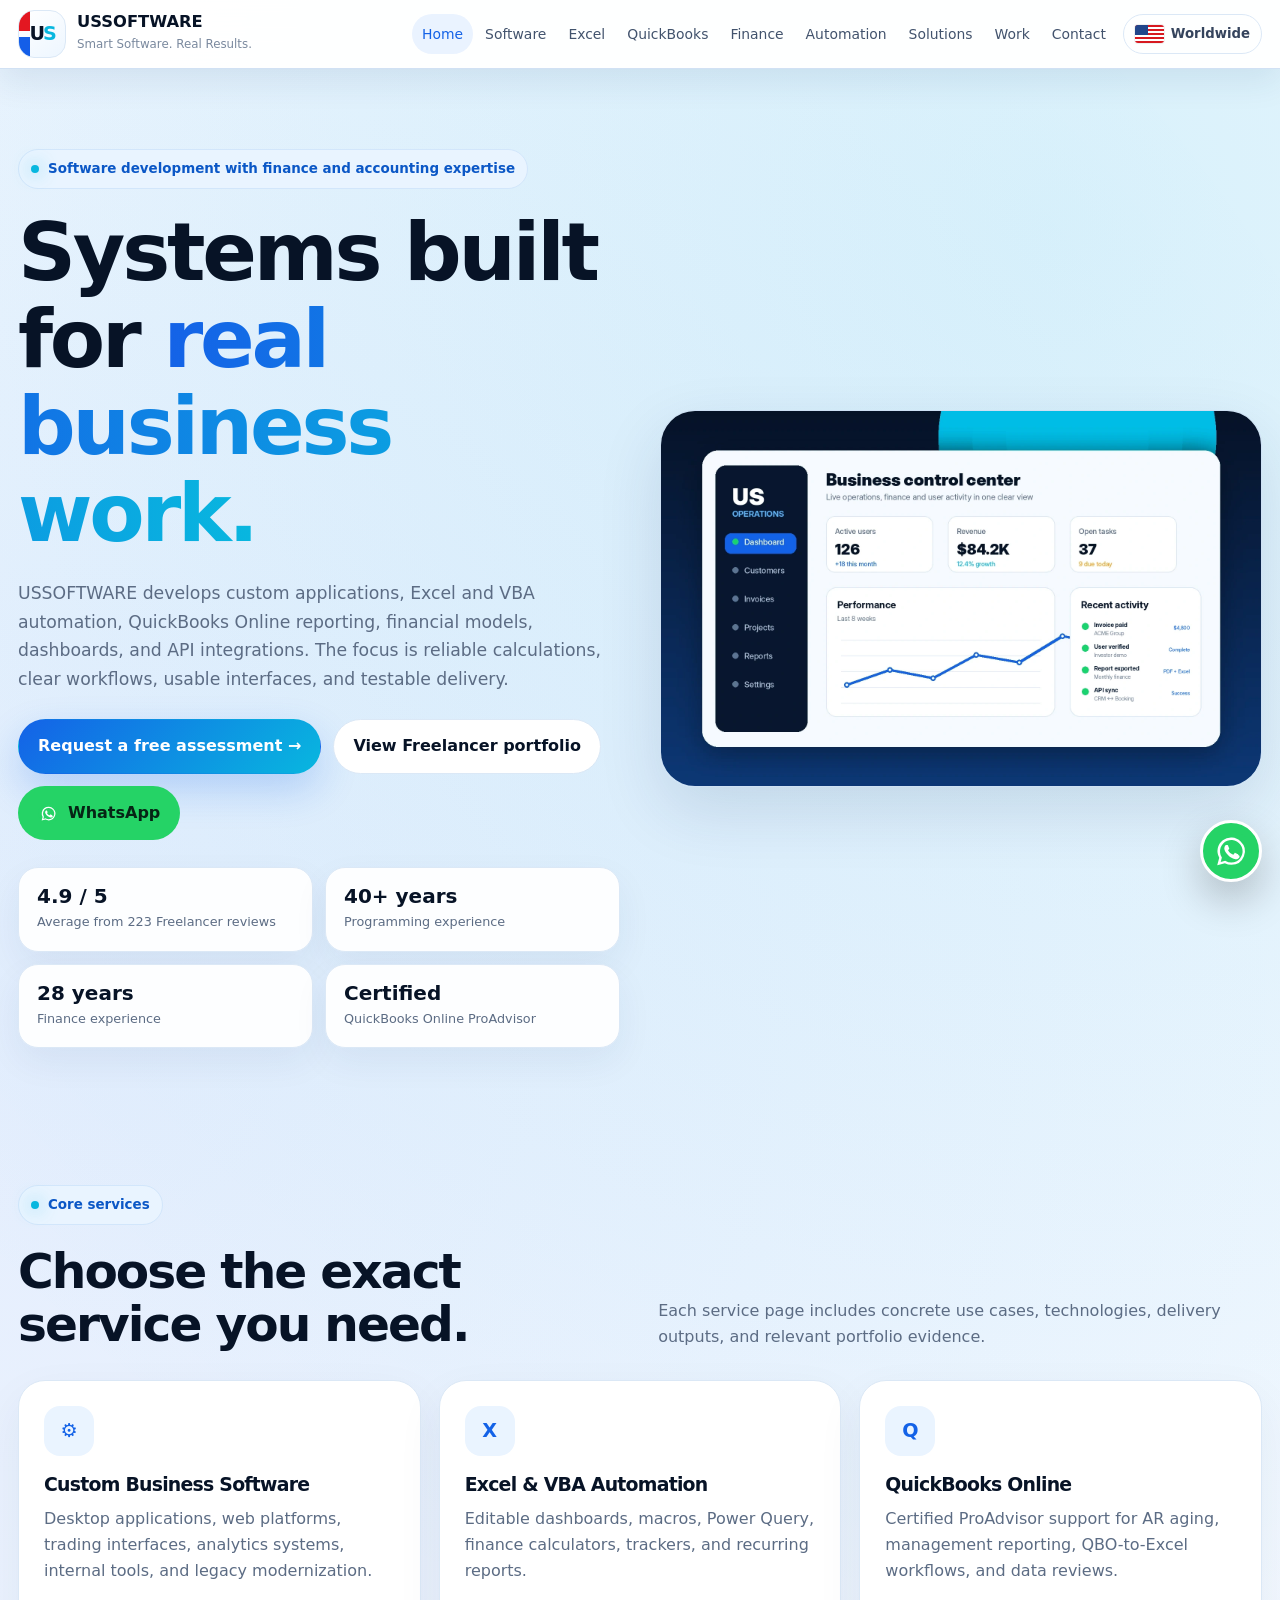
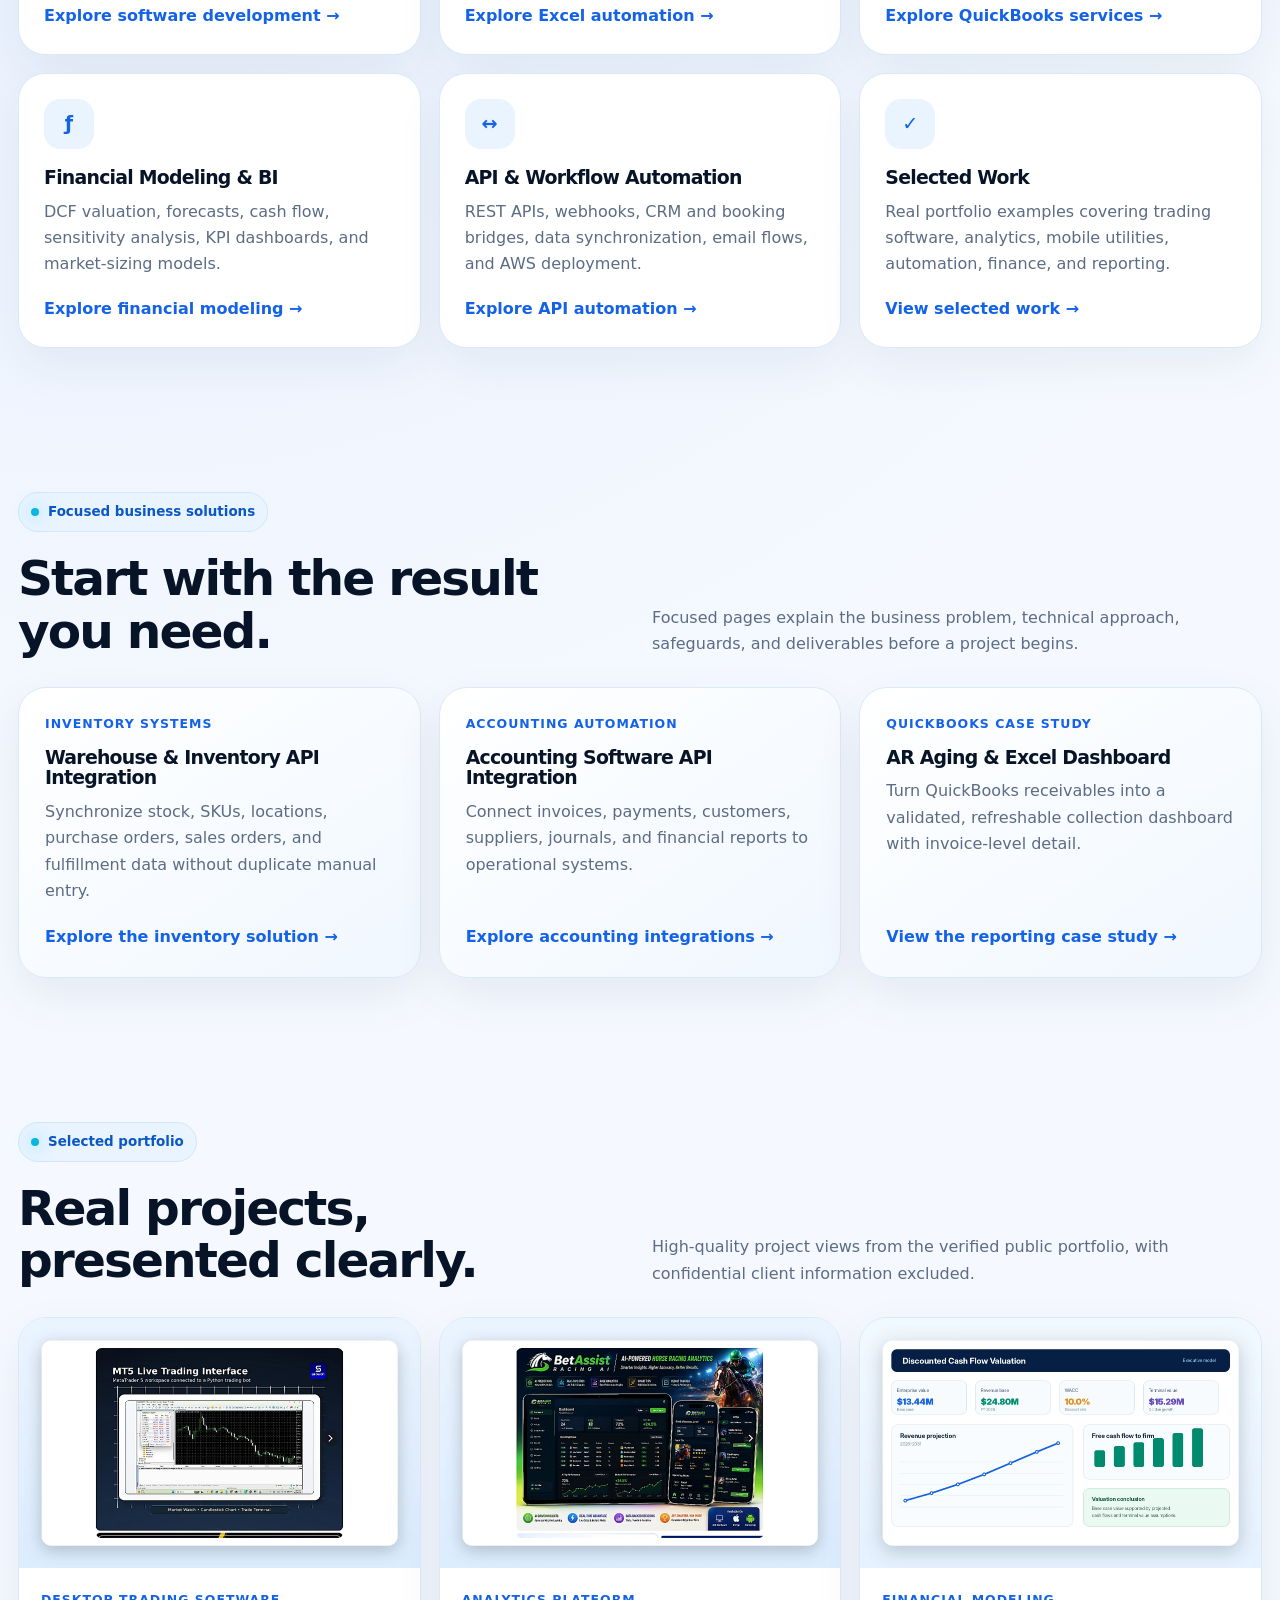
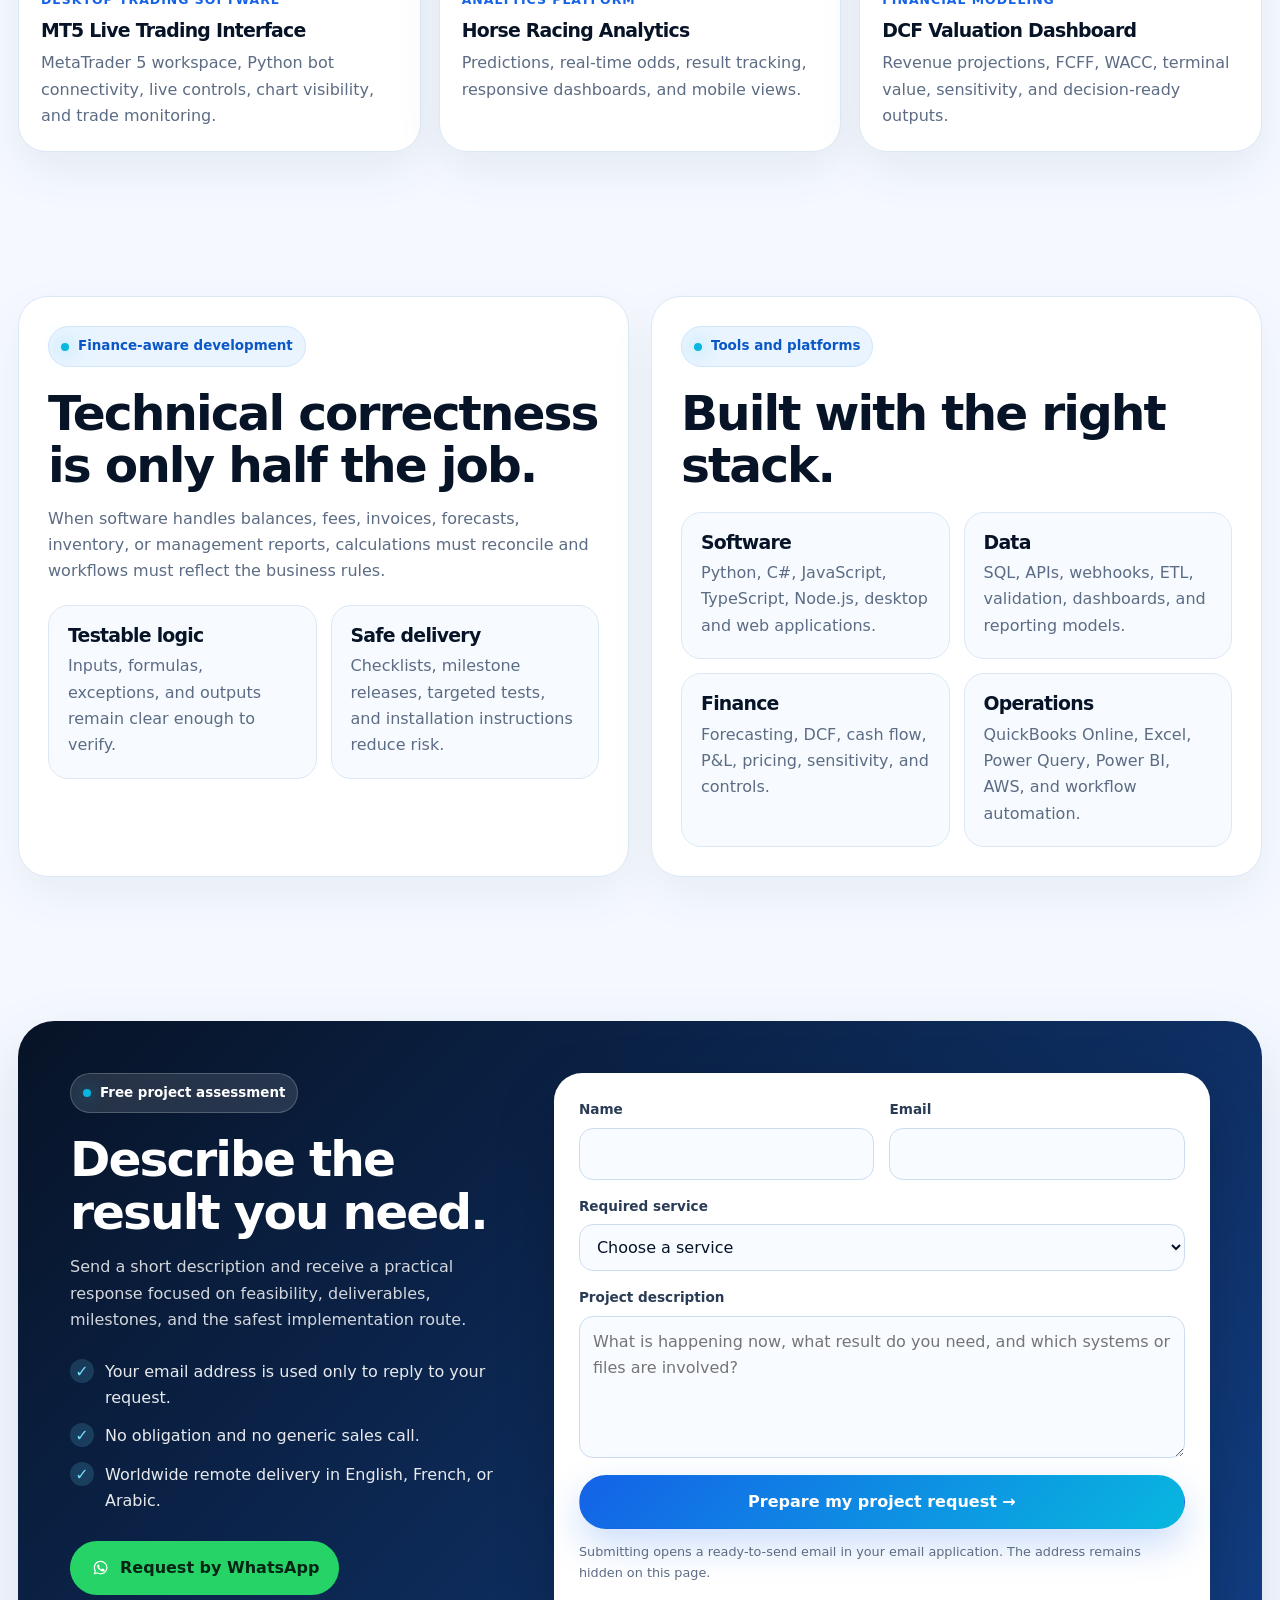
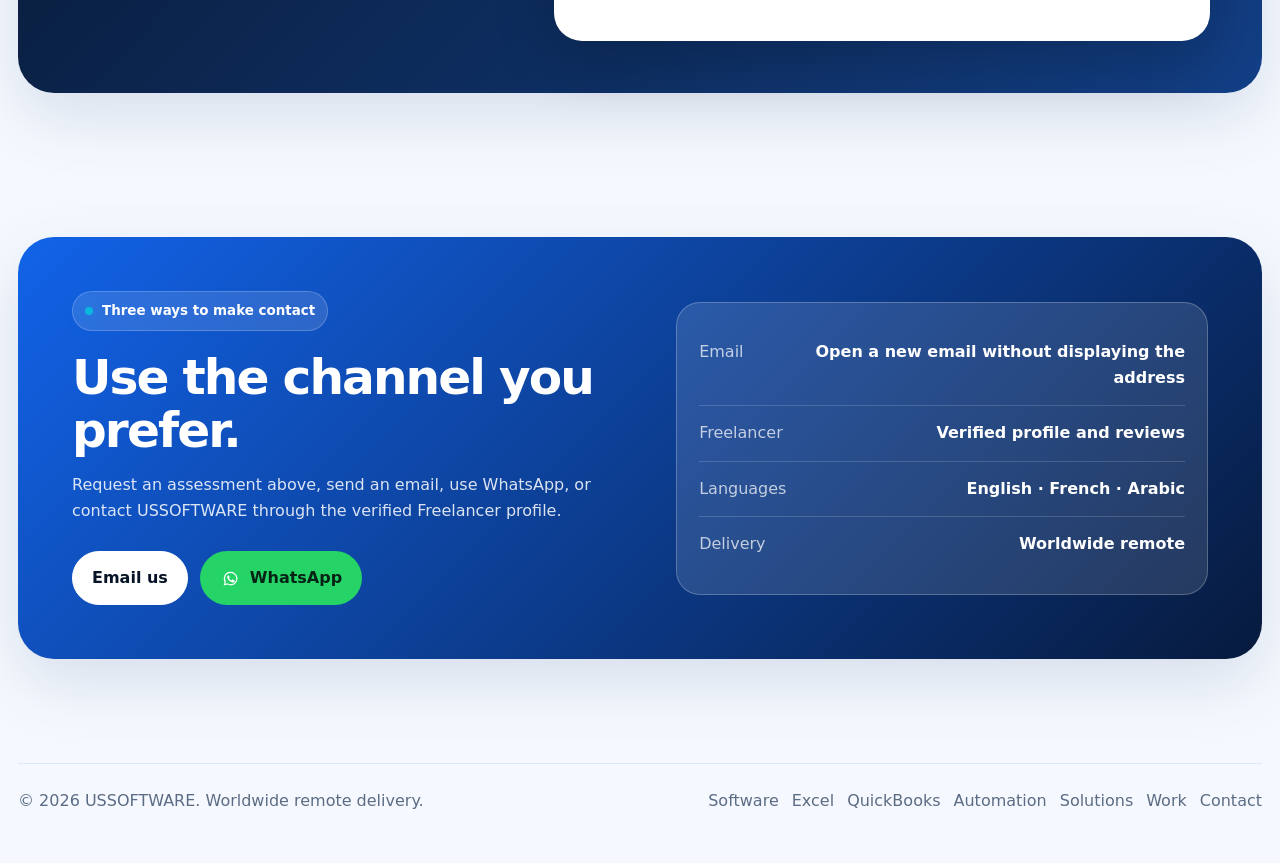
==== commit 73c5c954: "Add files via upload" ====
--- a/index.html
+++ b/index.html
@@ -16,7 +16,7 @@
   <meta property="og:image" content="https://ussoftware.online/assets/social-card.jpg">
   <meta name="twitter:card" content="summary_large_image">
   <link rel="icon" href="/assets/favicon.svg" type="image/svg+xml">
-  <link rel="stylesheet" href="/assets/styles.css">
+  <link rel="stylesheet" href="/assets/styles.css?v=4.2">
   <script type="application/ld+json">
     {
       "@context": "https://schema.org",
@@ -68,7 +68,7 @@
       <a href="/quickbooks-online/">QuickBooks</a>
       <a href="/financial-modeling/">Finance</a>
       <a href="/api-automation/">Automation</a>
-      <a href="/work/">Work</a>
+      <a href="/#specialized-solutions">Solutions</a><a href="/work/">Work</a>
       <a href="/#project-assessment">Contact</a>
       <span class="flag-pill"><span class="mini-flag" aria-hidden="true"></span>Worldwide</span>
     </nav>
@@ -151,7 +151,7 @@
       </div>
     </section>
 
-    <section aria-labelledby="buyer-solutions">
+    <section id="specialized-solutions" aria-labelledby="buyer-solutions">
       <div class="shell">
         <div class="section-head">
           <div>
@@ -320,7 +320,7 @@
         <a href="/excel-automation/">Excel</a>
         <a href="/quickbooks-online/">QuickBooks</a>
         <a href="/api-automation/">Automation</a>
-        <a href="/work/">Work</a>
+        <a href="/#specialized-solutions">Solutions</a><a href="/work/">Work</a>
         <a href="/#project-assessment">Contact</a>
       </div>
     </div>
--- a/assets/styles.css
+++ b/assets/styles.css
@@ -5,3 +5,36 @@
 .page-hero h1.compact-title{font-size:clamp(2.6rem,4.8vw,4.45rem)}
 @media(max-width:1100px){.topbar nav a{padding:8px 7px;font-size:.8rem}.flag-pill{display:none}.hero-grid,.page-hero-grid,.contact-box,.content-grid,.assessment-wrap{grid-template-columns:1fr}.assessment-copy{position:static}.side-card{position:static}.cards,.portfolio-grid{grid-template-columns:repeat(2,1fr)}.solution-links{grid-template-columns:1fr}.process-grid{grid-template-columns:repeat(2,1fr)}.wide-project{grid-template-columns:1fr}.wide-project .project-image{min-height:0;aspect-ratio:16/10}}
 @media(max-width:760px){html{scroll-padding-top:78px}.shell{width:min(calc(100% - 24px),var(--max))}.topbar{padding:8px 12px}.brand-mark{width:44px;height:44px}.brand em{font-size:.68rem}.menu-btn{display:block}.topbar nav{display:none;position:absolute;top:65px;left:10px;right:10px;padding:12px;background:#fff;border:1px solid var(--line);border-radius:20px;box-shadow:var(--shadow);flex-direction:column;align-items:stretch}.topbar nav.open{display:flex}.topbar nav a{text-align:center;padding:11px}.hero{padding-top:54px}.hero-grid{gap:24px}.proof-grid,.cards,.portfolio-grid,.feature-grid,.process-grid,.use-case-grid,.split,.form-grid{grid-template-columns:1fr}.field.full{grid-column:auto}.section-head{display:block}.section-head p{margin-top:13px}section{padding:54px 0}.page-hero{padding-top:48px}.hero-surface,.content-block,.panel{padding:23px}.assessment-wrap{padding:23px}.assessment-form{padding:19px}.btn{width:100%}.cta-row{display:grid}.contact-row{flex-direction:column}.contact-row strong{text-align:left}.footer-inner{display:block}.footer-links{margin-top:14px}.whatsapp-float{width:56px;height:56px;right:12px;bottom:12px}.whatsapp-float img{width:38px;height:38px}.wide-project{padding:17px}.wide-project .project-image{aspect-ratio:16/11}}
+
+/* V4.2 image integrity: one complete visual per service page, never cropped. */
+.hero-visual,
+.page-visual {
+  align-self: center;
+  display: flex;
+  align-items: center;
+  justify-content: center;
+  overflow: visible;
+  background: transparent;
+}
+.hero-visual img,
+.page-visual img,
+.image-frame img,
+.wide-project img {
+  display: block;
+  width: 100%;
+  height: auto;
+  max-height: none;
+  aspect-ratio: auto;
+  object-fit: contain;
+}
+.hero-visual img,
+.page-visual img {
+  border-radius: 34px;
+}
+/* The horse-racing image already appears in the Work project list. */
+.page-hero-grid:has(.page-visual img[src="/assets/work-betassist.webp"]) {
+  grid-template-columns: 1fr;
+}
+.page-visual:has(img[src="/assets/work-betassist.webp"]) {
+  display: none;
+}
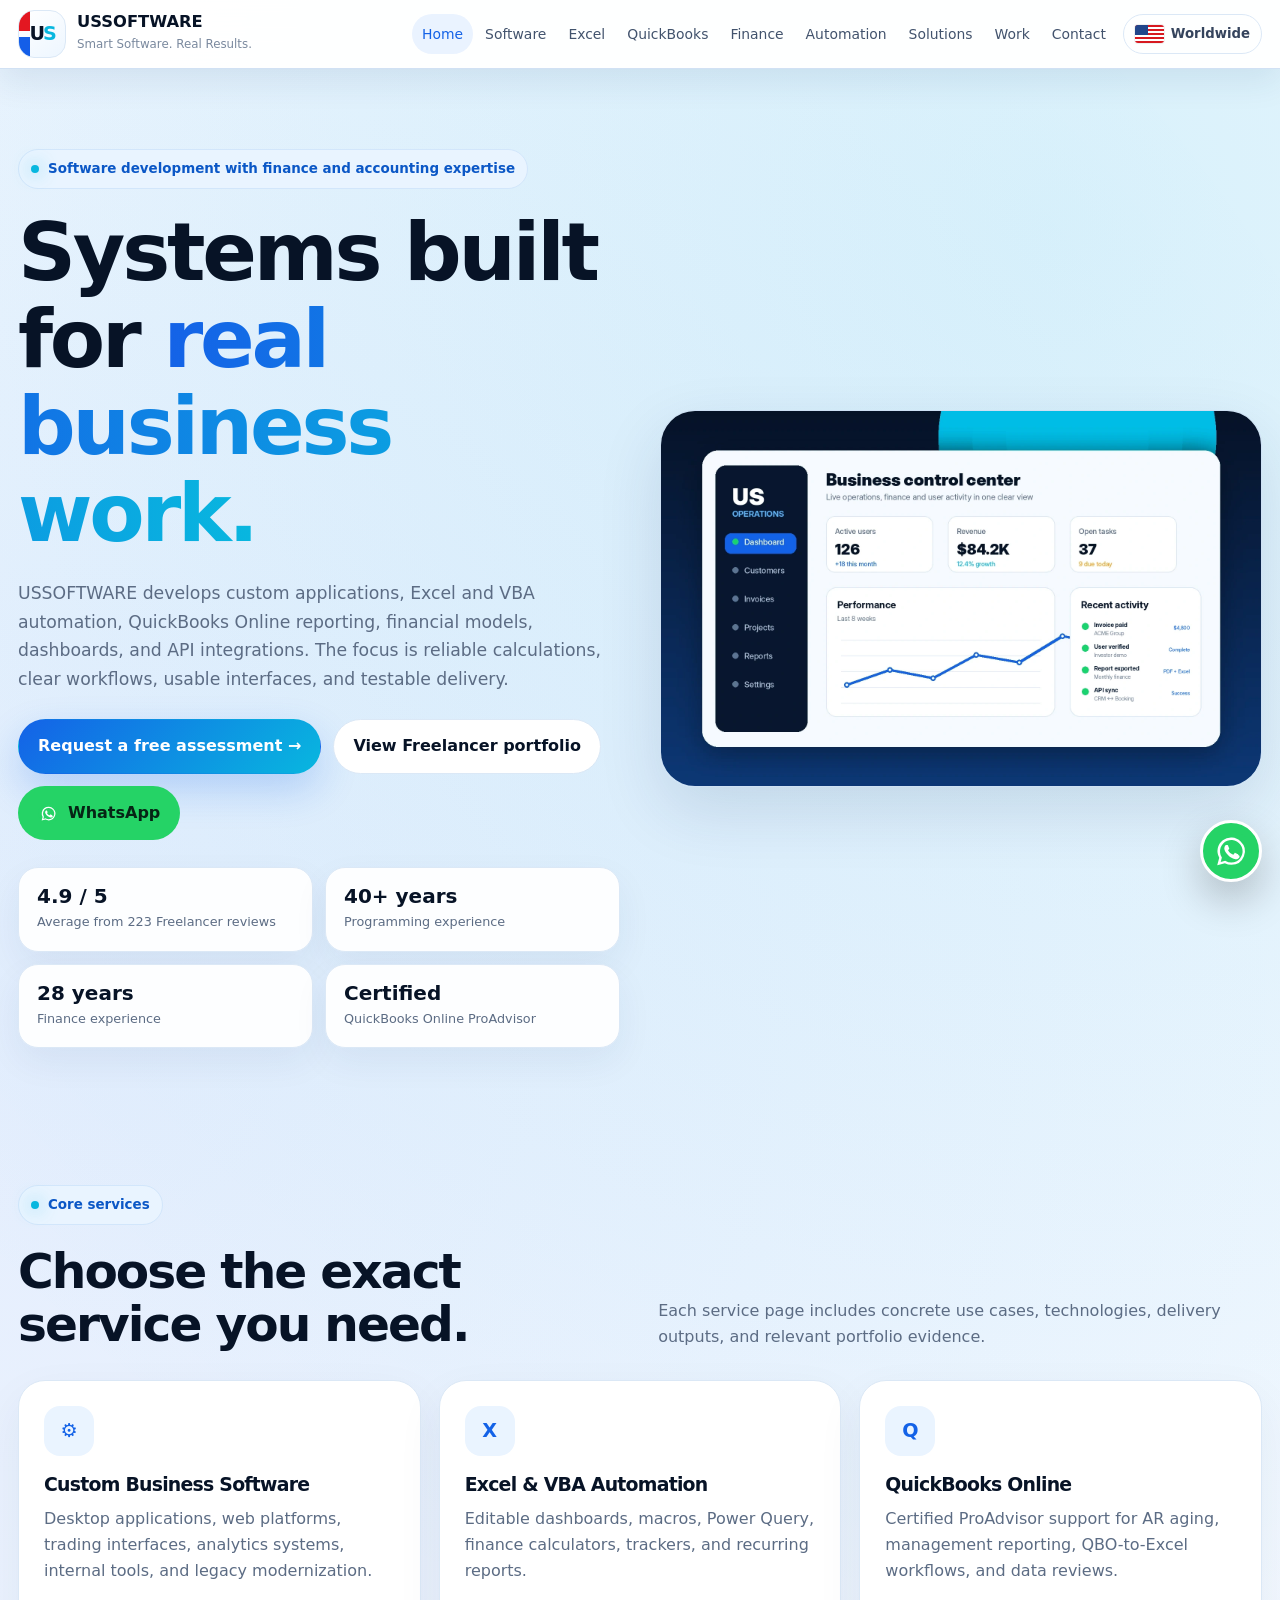
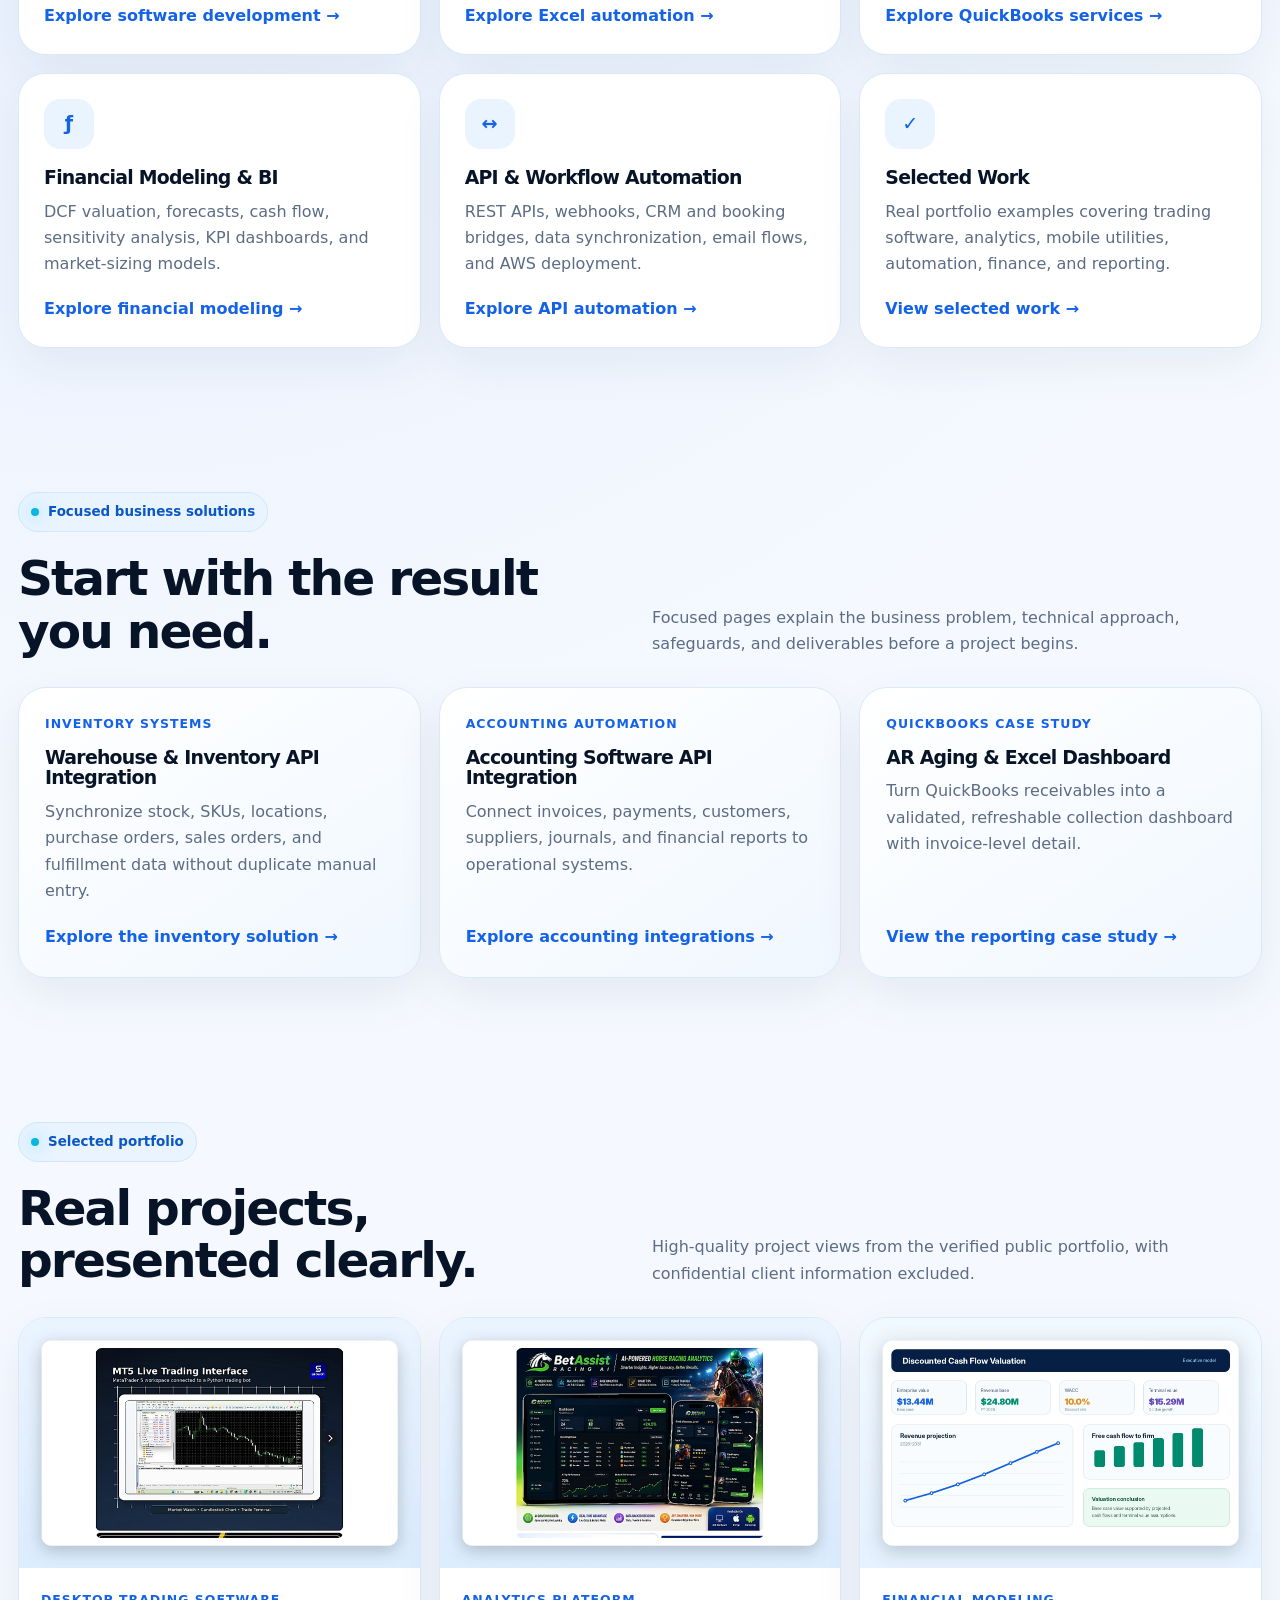
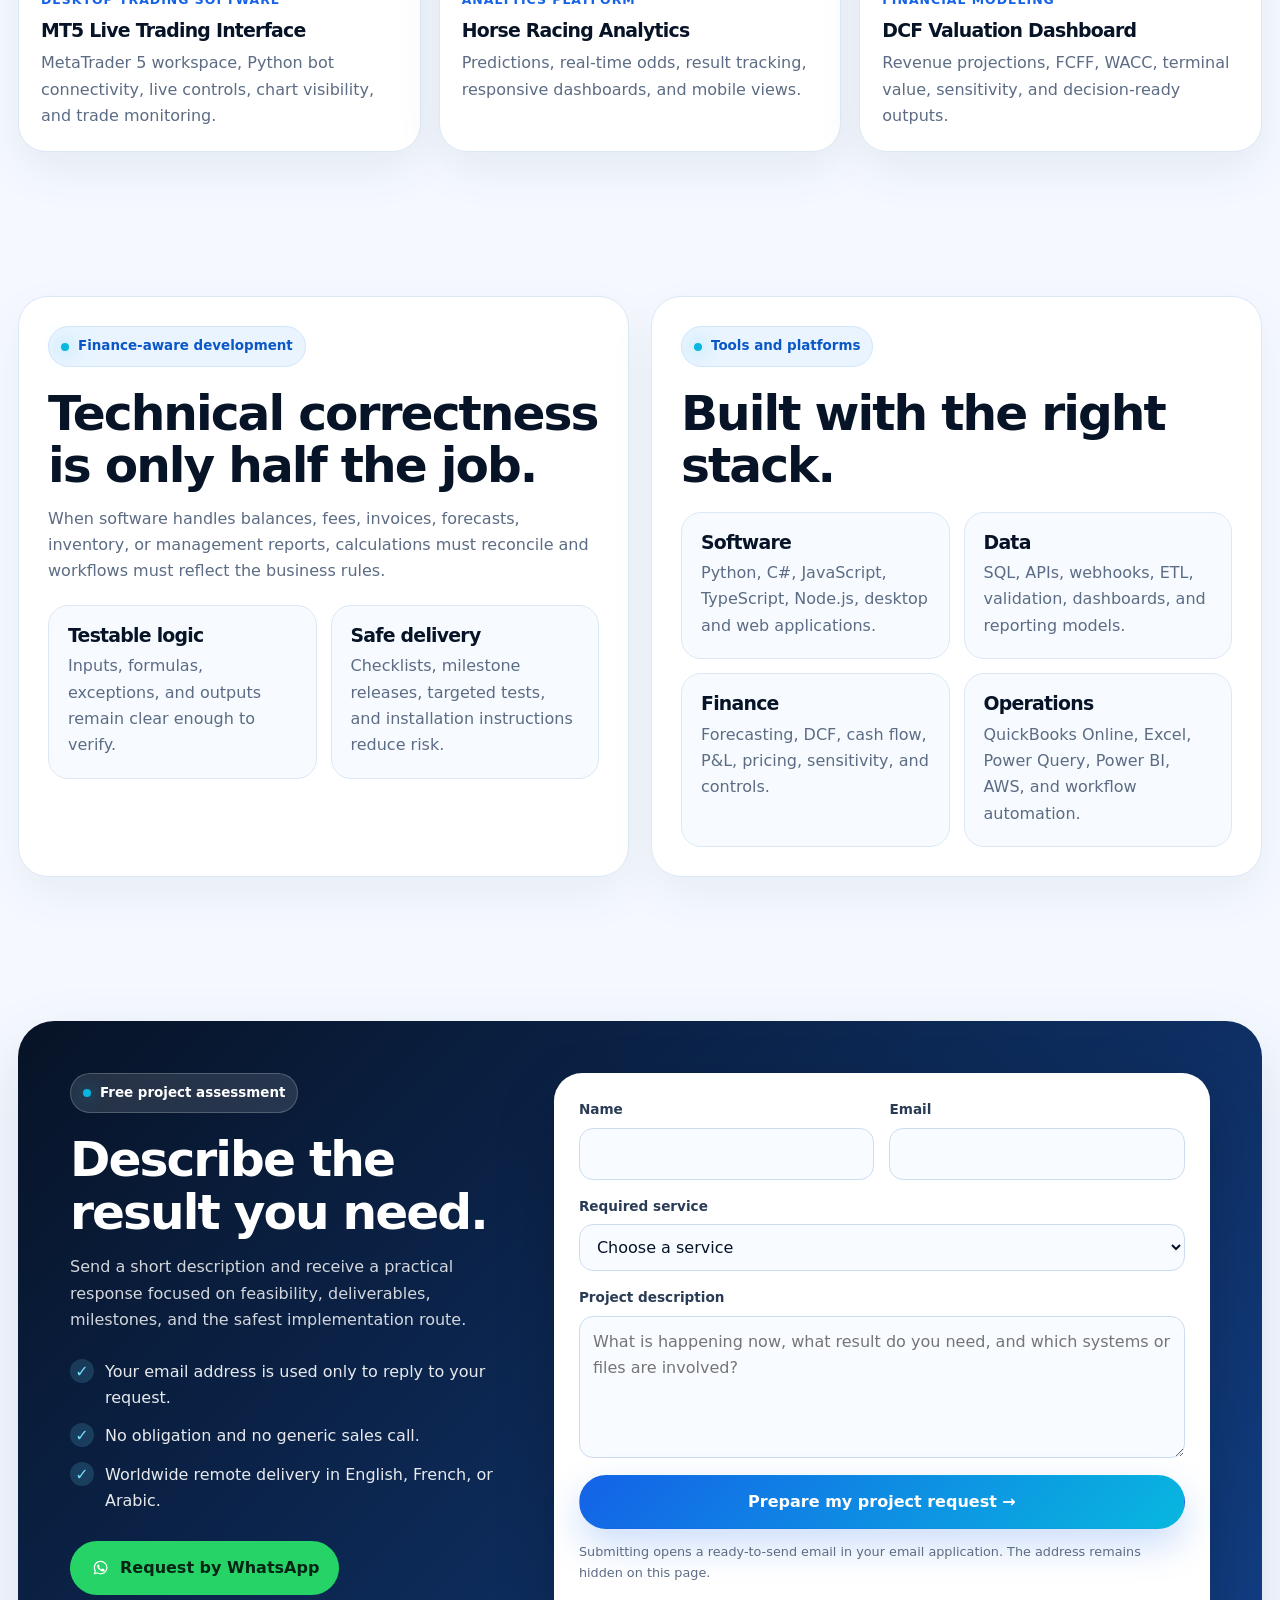
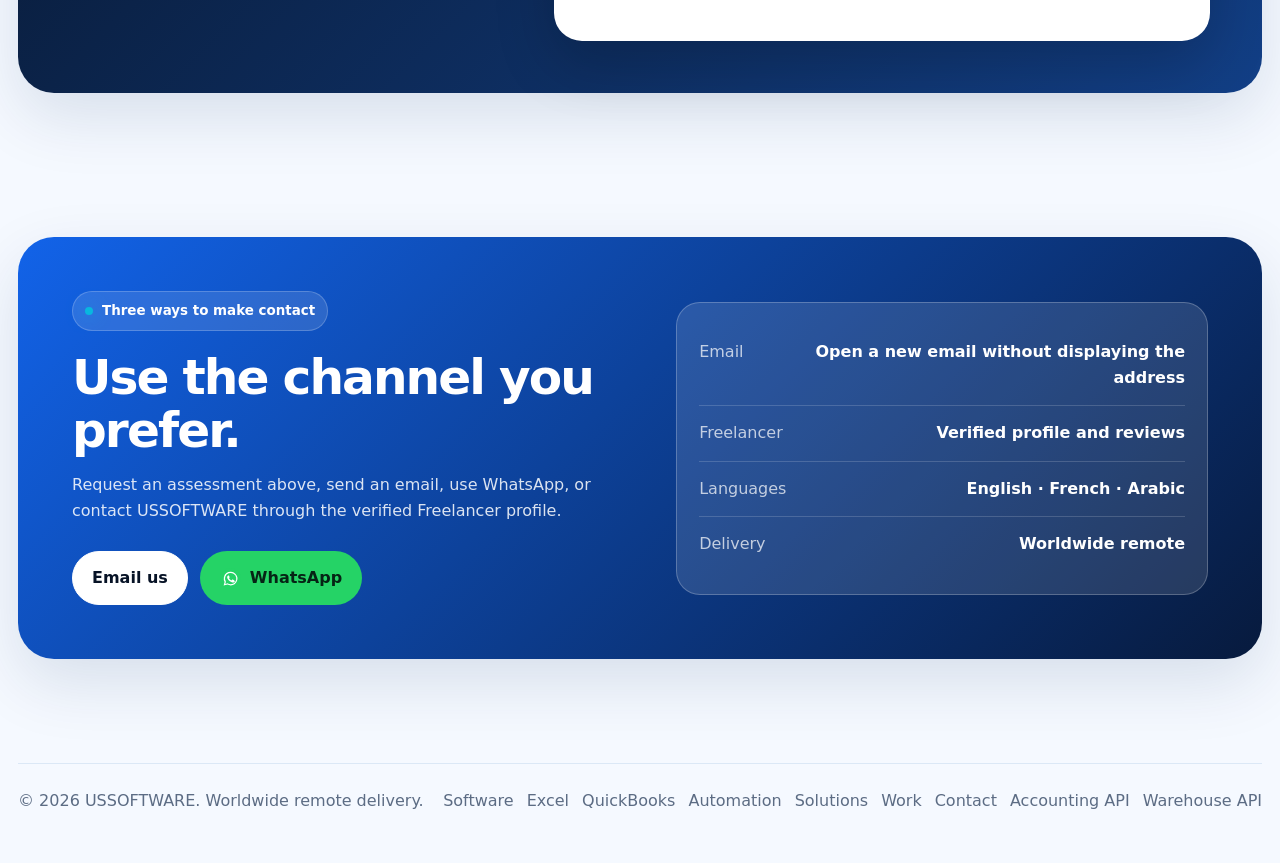
==== commit f74a0a52: "Add files via upload" ====
--- a/index.html
+++ b/index.html
@@ -1,23 +1,24 @@
-<!doctype html>
+<!DOCTYPE html>
+
 <html lang="en">
 <head>
-  <meta charset="utf-8">
-  <meta name="viewport" content="width=device-width,initial-scale=1,viewport-fit=cover">
-  <title>Custom Software, Excel Automation & QuickBooks Services | USSOFTWARE</title>
-  <meta name="description" content="Custom software, Excel and VBA automation, certified QuickBooks Online ProAdvisor services, financial dashboards, inventory systems, and API integration for businesses worldwide.">
-  <meta name="robots" content="index,follow,max-image-preview:large">
-  <link rel="canonical" href="https://ussoftware.online/">
-  <meta name="theme-color" content="#071326">
-  <meta property="og:type" content="website">
-  <meta property="og:site_name" content="USSOFTWARE">
-  <meta property="og:title" content="Custom Software, Excel Automation & QuickBooks Services | USSOFTWARE">
-  <meta property="og:description" content="Custom software, Excel automation, QuickBooks reporting, inventory systems, financial dashboards, and API integration for businesses worldwide.">
-  <meta property="og:url" content="https://ussoftware.online/">
-  <meta property="og:image" content="https://ussoftware.online/assets/social-card.jpg">
-  <meta name="twitter:card" content="summary_large_image">
-  <link rel="icon" href="/assets/favicon.svg" type="image/svg+xml">
-  <link rel="stylesheet" href="/assets/styles.css?v=4.2">
-  <script type="application/ld+json">
+<meta charset="utf-8"/>
+<meta content="width=device-width,initial-scale=1,viewport-fit=cover" name="viewport"/>
+<title>Custom Software, Excel Automation &amp; QuickBooks Services | USSOFTWARE</title>
+<meta content="Custom software, Excel and VBA automation, certified QuickBooks Online ProAdvisor services, financial dashboards, inventory systems, and API integration for businesses worldwide." name="description"/>
+<meta content="index,follow,max-image-preview:large" name="robots"/>
+<link href="https://ussoftware.online/" rel="canonical"/>
+<meta content="#071326" name="theme-color"/>
+<meta content="website" property="og:type"/>
+<meta content="USSOFTWARE" property="og:site_name"/>
+<meta content="Custom Software, Excel Automation &amp; QuickBooks Services | USSOFTWARE" property="og:title"/>
+<meta content="Custom software, Excel automation, QuickBooks reporting, inventory systems, financial dashboards, and API integration for businesses worldwide." property="og:description"/>
+<meta content="https://ussoftware.online/" property="og:url"/>
+<meta content="https://ussoftware.online/assets/social-card.jpg" property="og:image"/>
+<meta content="summary_large_image" name="twitter:card"/>
+<link href="/assets/favicon.svg" rel="icon" type="image/svg+xml"/>
+<link href="/assets/styles.css?v=4.2" rel="stylesheet"/>
+<script type="application/ld+json">
     {
       "@context": "https://schema.org",
       "@graph": [
@@ -54,282 +55,273 @@
   </script>
 </head>
 <body>
-  <a class="skip-link" href="#main">Skip to content</a>
-  <header class="topbar">
-    <a class="brand" href="/" aria-label="USSOFTWARE home">
-      <span class="brand-mark" aria-hidden="true"><span>U<b>S</b></span></span>
-      <span><strong>USSOFTWARE</strong><em>Smart Software. Real Results.</em></span>
-    </a>
-    <button class="menu-btn" type="button" aria-label="Open navigation" aria-expanded="false">☰</button>
-    <nav aria-label="Main navigation">
-      <a href="/" aria-current="page">Home</a>
-      <a href="/custom-software/">Software</a>
-      <a href="/excel-automation/">Excel</a>
-      <a href="/quickbooks-online/">QuickBooks</a>
-      <a href="/financial-modeling/">Finance</a>
-      <a href="/api-automation/">Automation</a>
-      <a href="/#specialized-solutions">Solutions</a><a href="/work/">Work</a>
-      <a href="/#project-assessment">Contact</a>
-      <span class="flag-pill"><span class="mini-flag" aria-hidden="true"></span>Worldwide</span>
-    </nav>
-  </header>
-
-  <main id="main">
-    <section class="hero">
-      <div class="shell hero-grid">
-        <div class="reveal">
-          <div class="eyebrow"><span class="dot"></span>Software development with finance and accounting expertise</div>
-          <h1>Systems built for <span class="gradient">real business work.</span></h1>
-          <p class="lead">USSOFTWARE develops custom applications, Excel and VBA automation, QuickBooks Online reporting, financial models, dashboards, and API integrations. The focus is reliable calculations, clear workflows, usable interfaces, and testable delivery.</p>
-          <div class="cta-row">
-            <a class="btn primary" href="#project-assessment">Request a free assessment →</a>
-            <a class="btn secondary" href="https://www.freelancer.com/u/saliba04" target="_blank" rel="noopener">View Freelancer portfolio</a>
-            <a class="btn green" href="https://wa.me/9613613731?text=Hello%2C%20I%20visited%20USSOFTWARE%20and%20would%20like%20to%20discuss%20a%20project." target="_blank" rel="noopener">
-              <img class="whatsapp-mini" src="/assets/whatsapp.svg" alt="">WhatsApp
+<a class="skip-link" href="#main">Skip to content</a>
+<header class="topbar">
+<a aria-label="USSOFTWARE home" class="brand" href="/">
+<span aria-hidden="true" class="brand-mark"><span>U<b>S</b></span></span>
+<span><strong>USSOFTWARE</strong><em>Smart Software. Real Results.</em></span>
+</a>
+<button aria-expanded="false" aria-label="Open navigation" class="menu-btn" type="button">☰</button>
+<nav aria-label="Main navigation">
+<a aria-current="page" href="/">Home</a>
+<a href="/custom-software/">Software</a>
+<a href="/excel-automation/">Excel</a>
+<a href="/quickbooks-online/">QuickBooks</a>
+<a href="/financial-modeling/">Finance</a>
+<a href="/api-automation/">Automation</a>
+<a href="/solutions/">Solutions</a><a href="/work/">Work</a>
+<a href="/#project-assessment">Contact</a>
+<span class="flag-pill"><span aria-hidden="true" class="mini-flag"></span>Worldwide</span>
+</nav>
+</header>
+<main id="main">
+<section class="hero">
+<div class="shell hero-grid">
+<div class="reveal">
+<div class="eyebrow"><span class="dot"></span>Software development with finance and accounting expertise</div>
+<h1>Systems built for <span class="gradient">real business work.</span></h1>
+<p class="lead">USSOFTWARE develops custom applications, Excel and VBA automation, QuickBooks Online reporting, financial models, dashboards, and API integrations. The focus is reliable calculations, clear workflows, usable interfaces, and testable delivery.</p>
+<div class="cta-row">
+<a class="btn primary" href="#project-assessment">Request a free assessment →</a>
+<a class="btn secondary" href="https://www.freelancer.com/u/saliba04" rel="noopener" target="_blank">View Freelancer portfolio</a>
+<a class="btn green" href="https://wa.me/9613613731?text=Hello%2C%20I%20visited%20USSOFTWARE%20and%20would%20like%20to%20discuss%20a%20project." rel="noopener" target="_blank">
+<img alt="" class="whatsapp-mini" src="/assets/whatsapp.svg"/>WhatsApp
             </a>
-          </div>
-          <div class="proof-grid">
-            <div class="proof"><strong>4.9 / 5</strong><span>Average from 223 Freelancer reviews</span></div>
-            <div class="proof"><strong>40+ years</strong><span>Programming experience</span></div>
-            <div class="proof"><strong>28 years</strong><span>Finance experience</span></div>
-            <div class="proof"><strong>Certified</strong><span>QuickBooks Online ProAdvisor</span></div>
-          </div>
-        </div>
-        <div class="hero-visual reveal">
-          <img src="/assets/software-hero.webp" width="1600" height="1000" alt="Custom business software dashboard">
-        </div>
-      </div>
-    </section>
-
-    <section>
-      <div class="shell">
-        <div class="section-head">
-          <div>
-            <div class="eyebrow"><span class="dot"></span>Core services</div>
-            <h2>Choose the exact service you need.</h2>
-          </div>
-          <p>Each service page includes concrete use cases, technologies, delivery outputs, and relevant portfolio evidence.</p>
-        </div>
-        <div class="cards">
-          <a class="card reveal" href="/custom-software/">
-            <div class="icon">⚙</div>
-            <h3>Custom Business Software</h3>
-            <p>Desktop applications, web platforms, trading interfaces, analytics systems, internal tools, and legacy modernization.</p>
-            <span class="more">Explore software development →</span>
-          </a>
-          <a class="card reveal" href="/excel-automation/">
-            <div class="icon">X</div>
-            <h3>Excel & VBA Automation</h3>
-            <p>Editable dashboards, macros, Power Query, finance calculators, trackers, and recurring reports.</p>
-            <span class="more">Explore Excel automation →</span>
-          </a>
-          <a class="card reveal" href="/quickbooks-online/">
-            <div class="icon">Q</div>
-            <h3>QuickBooks Online</h3>
-            <p>Certified ProAdvisor support for AR aging, management reporting, QBO-to-Excel workflows, and data reviews.</p>
-            <span class="more">Explore QuickBooks services →</span>
-          </a>
-          <a class="card reveal" href="/financial-modeling/">
-            <div class="icon">ƒ</div>
-            <h3>Financial Modeling & BI</h3>
-            <p>DCF valuation, forecasts, cash flow, sensitivity analysis, KPI dashboards, and market-sizing models.</p>
-            <span class="more">Explore financial modeling →</span>
-          </a>
-          <a class="card reveal" href="/api-automation/">
-            <div class="icon">↔</div>
-            <h3>API & Workflow Automation</h3>
-            <p>REST APIs, webhooks, CRM and booking bridges, data synchronization, email flows, and AWS deployment.</p>
-            <span class="more">Explore API automation →</span>
-          </a>
-          <a class="card reveal" href="/work/">
-            <div class="icon">✓</div>
-            <h3>Selected Work</h3>
-            <p>Real portfolio examples covering trading software, analytics, mobile utilities, automation, finance, and reporting.</p>
-            <span class="more">View selected work →</span>
-          </a>
-        </div>
-      </div>
-    </section>
-
-    <section id="specialized-solutions" aria-labelledby="buyer-solutions">
-      <div class="shell">
-        <div class="section-head">
-          <div>
-            <div class="eyebrow"><span class="dot"></span>Focused business solutions</div>
-            <h2 id="buyer-solutions">Start with the result you need.</h2>
-          </div>
-          <p>Focused pages explain the business problem, technical approach, safeguards, and deliverables before a project begins.</p>
-        </div>
-        <div class="solution-links">
-          <a class="solution-link reveal" href="/warehouse-inventory-api-integration/">
-            <span class="kicker">Inventory systems</span>
-            <h3>Warehouse & Inventory API Integration</h3>
-            <p>Synchronize stock, SKUs, locations, purchase orders, sales orders, and fulfillment data without duplicate manual entry.</p>
-            <span class="more">Explore the inventory solution →</span>
-          </a>
-          <a class="solution-link reveal" href="/accounting-software-api-integration/">
-            <span class="kicker">Accounting automation</span>
-            <h3>Accounting Software API Integration</h3>
-            <p>Connect invoices, payments, customers, suppliers, journals, and financial reports to operational systems.</p>
-            <span class="more">Explore accounting integrations →</span>
-          </a>
-          <a class="solution-link reveal" href="/quickbooks-ar-aging-excel-dashboard/">
-            <span class="kicker">QuickBooks case study</span>
-            <h3>AR Aging & Excel Dashboard</h3>
-            <p>Turn QuickBooks receivables into a validated, refreshable collection dashboard with invoice-level detail.</p>
-            <span class="more">View the reporting case study →</span>
-          </a>
-        </div>
-      </div>
-    </section>
-
-    <section>
-      <div class="shell">
-        <div class="section-head">
-          <div>
-            <div class="eyebrow"><span class="dot"></span>Selected portfolio</div>
-            <h2>Real projects, presented clearly.</h2>
-          </div>
-          <p>High-quality project views from the verified public portfolio, with confidential client information excluded.</p>
-        </div>
-        <div class="portfolio-grid">
-          <a class="portfolio-card reveal" href="/work/#mt5">
-            <div class="image-frame"><img src="/assets/work-mt5.webp" width="1600" height="1000" loading="lazy" alt="MT5 live trading interface"></div>
-            <div class="portfolio-body"><small>Desktop trading software</small><h3>MT5 Live Trading Interface</h3><p>MetaTrader 5 workspace, Python bot connectivity, live controls, chart visibility, and trade monitoring.</p></div>
-          </a>
-          <a class="portfolio-card reveal" href="/work/#betassist">
-            <div class="image-frame"><img src="/assets/work-betassist.webp" width="1600" height="1000" loading="lazy" alt="Horse racing analytics platform"></div>
-            <div class="portfolio-body"><small>Analytics platform</small><h3>Horse Racing Analytics</h3><p>Predictions, real-time odds, result tracking, responsive dashboards, and mobile views.</p></div>
-          </a>
-          <a class="portfolio-card reveal" href="/work/#dcf">
-            <div class="image-frame"><img src="/assets/work-dcf.webp" width="1600" height="1000" loading="lazy" alt="DCF valuation dashboard"></div>
-            <div class="portfolio-body"><small>Financial modeling</small><h3>DCF Valuation Dashboard</h3><p>Revenue projections, FCFF, WACC, terminal value, sensitivity, and decision-ready outputs.</p></div>
-          </a>
-        </div>
-      </div>
-    </section>
-
-    <section>
-      <div class="shell split">
-        <div class="panel reveal">
-          <div class="eyebrow"><span class="dot"></span>Finance-aware development</div>
-          <h2>Technical correctness is only half the job.</h2>
-          <p>When software handles balances, fees, invoices, forecasts, inventory, or management reports, calculations must reconcile and workflows must reflect the business rules.</p>
-          <div class="feature-grid">
-            <div class="feature"><h3>Testable logic</h3><p>Inputs, formulas, exceptions, and outputs remain clear enough to verify.</p></div>
-            <div class="feature"><h3>Safe delivery</h3><p>Checklists, milestone releases, targeted tests, and installation instructions reduce risk.</p></div>
-          </div>
-        </div>
-        <div class="panel reveal">
-          <div class="eyebrow"><span class="dot"></span>Tools and platforms</div>
-          <h2>Built with the right stack.</h2>
-          <div class="feature-grid">
-            <div class="feature"><h3>Software</h3><p>Python, C#, JavaScript, TypeScript, Node.js, desktop and web applications.</p></div>
-            <div class="feature"><h3>Data</h3><p>SQL, APIs, webhooks, ETL, validation, dashboards, and reporting models.</p></div>
-            <div class="feature"><h3>Finance</h3><p>Forecasting, DCF, cash flow, P&amp;L, pricing, sensitivity, and controls.</p></div>
-            <div class="feature"><h3>Operations</h3><p>QuickBooks Online, Excel, Power Query, Power BI, AWS, and workflow automation.</p></div>
-          </div>
-        </div>
-      </div>
-    </section>
-
-    <section id="project-assessment">
-      <div class="shell">
-        <div class="assessment-wrap reveal">
-          <div class="assessment-copy">
-            <div class="eyebrow" style="background:rgba(255,255,255,.12);border-color:rgba(255,255,255,.2);color:#fff"><span class="dot"></span>Free project assessment</div>
-            <h2>Describe the result you need.</h2>
-            <p>Send a short description and receive a practical response focused on feasibility, deliverables, milestones, and the safest implementation route.</p>
-            <ul class="assessment-points">
-              <li>Your email address is used only to reply to your request.</li>
-              <li>No obligation and no generic sales call.</li>
-              <li>Worldwide remote delivery in English, French, or Arabic.</li>
-            </ul>
-            <div class="cta-row">
-              <a class="btn green" href="https://wa.me/9613613731?text=Hello%2C%20I%20would%20like%20a%20free%20project%20assessment." target="_blank" rel="noopener">
-                <img class="whatsapp-mini" src="/assets/whatsapp.svg" alt="">Request by WhatsApp
+</div>
+<div class="proof-grid">
+<div class="proof"><strong>4.9 / 5</strong><span>Average from 223 Freelancer reviews</span></div>
+<div class="proof"><strong>40+ years</strong><span>Programming experience</span></div>
+<div class="proof"><strong>28 years</strong><span>Finance experience</span></div>
+<div class="proof"><strong>Certified</strong><span>QuickBooks Online ProAdvisor</span></div>
+</div>
+</div>
+<div class="hero-visual reveal">
+<img alt="Custom business software dashboard" height="1000" src="/assets/software-hero.webp" width="1600"/>
+</div>
+</div>
+</section>
+<section>
+<div class="shell">
+<div class="section-head">
+<div>
+<div class="eyebrow"><span class="dot"></span>Core services</div>
+<h2>Choose the exact service you need.</h2>
+</div>
+<p>Each service page includes concrete use cases, technologies, delivery outputs, and relevant portfolio evidence.</p>
+</div>
+<div class="cards">
+<a class="card reveal" href="/custom-software/">
+<div class="icon">⚙</div>
+<h3>Custom Business Software</h3>
+<p>Desktop applications, web platforms, trading interfaces, analytics systems, internal tools, and legacy modernization.</p>
+<span class="more">Explore software development →</span>
+</a>
+<a class="card reveal" href="/excel-automation/">
+<div class="icon">X</div>
+<h3>Excel &amp; VBA Automation</h3>
+<p>Editable dashboards, macros, Power Query, finance calculators, trackers, and recurring reports.</p>
+<span class="more">Explore Excel automation →</span>
+</a>
+<a class="card reveal" href="/quickbooks-online/">
+<div class="icon">Q</div>
+<h3>QuickBooks Online</h3>
+<p>Certified ProAdvisor support for AR aging, management reporting, QBO-to-Excel workflows, and data reviews.</p>
+<span class="more">Explore QuickBooks services →</span>
+</a>
+<a class="card reveal" href="/financial-modeling/">
+<div class="icon">ƒ</div>
+<h3>Financial Modeling &amp; BI</h3>
+<p>DCF valuation, forecasts, cash flow, sensitivity analysis, KPI dashboards, and market-sizing models.</p>
+<span class="more">Explore financial modeling →</span>
+</a>
+<a class="card reveal" href="/api-automation/">
+<div class="icon">↔</div>
+<h3>API &amp; Workflow Automation</h3>
+<p>REST APIs, webhooks, CRM and booking bridges, data synchronization, email flows, and AWS deployment.</p>
+<span class="more">Explore API automation →</span>
+</a>
+<a class="card reveal" href="/work/">
+<div class="icon">✓</div>
+<h3>Selected Work</h3>
+<p>Real portfolio examples covering trading software, analytics, mobile utilities, automation, finance, and reporting.</p>
+<span class="more">View selected work →</span>
+</a>
+</div>
+</div>
+</section>
+<section aria-labelledby="buyer-solutions" id="specialized-solutions">
+<div class="shell">
+<div class="section-head">
+<div>
+<div class="eyebrow"><span class="dot"></span>Focused business solutions</div>
+<h2 id="buyer-solutions">Start with the result you need.</h2>
+</div>
+<p>Focused pages explain the business problem, technical approach, safeguards, and deliverables before a project begins.</p>
+</div>
+<div class="solution-links">
+<a class="solution-link reveal" href="/warehouse-inventory-api-integration/">
+<span class="kicker">Inventory systems</span>
+<h3>Warehouse &amp; Inventory API Integration</h3>
+<p>Synchronize stock, SKUs, locations, purchase orders, sales orders, and fulfillment data without duplicate manual entry.</p>
+<span class="more">Explore the inventory solution →</span>
+</a>
+<a class="solution-link reveal" href="/accounting-software-api-integration/">
+<span class="kicker">Accounting automation</span>
+<h3>Accounting Software API Integration</h3>
+<p>Connect invoices, payments, customers, suppliers, journals, and financial reports to operational systems.</p>
+<span class="more">Explore accounting integrations →</span>
+</a>
+<a class="solution-link reveal" href="/quickbooks-ar-aging-excel-dashboard/">
+<span class="kicker">QuickBooks case study</span>
+<h3>AR Aging &amp; Excel Dashboard</h3>
+<p>Turn QuickBooks receivables into a validated, refreshable collection dashboard with invoice-level detail.</p>
+<span class="more">View the reporting case study →</span>
+</a>
+</div>
+</div>
+</section>
+<section>
+<div class="shell">
+<div class="section-head">
+<div>
+<div class="eyebrow"><span class="dot"></span>Selected portfolio</div>
+<h2>Real projects, presented clearly.</h2>
+</div>
+<p>High-quality project views from the verified public portfolio, with confidential client information excluded.</p>
+</div>
+<div class="portfolio-grid">
+<a class="portfolio-card reveal" href="/work/#mt5">
+<div class="image-frame"><img alt="MT5 live trading interface" height="1000" loading="lazy" src="/assets/work-mt5.webp" width="1600"/></div>
+<div class="portfolio-body"><small>Desktop trading software</small><h3>MT5 Live Trading Interface</h3><p>MetaTrader 5 workspace, Python bot connectivity, live controls, chart visibility, and trade monitoring.</p></div>
+</a>
+<a class="portfolio-card reveal" href="/work/#betassist">
+<div class="image-frame"><img alt="Horse racing analytics platform" height="1000" loading="lazy" src="/assets/work-betassist.webp" width="1600"/></div>
+<div class="portfolio-body"><small>Analytics platform</small><h3>Horse Racing Analytics</h3><p>Predictions, real-time odds, result tracking, responsive dashboards, and mobile views.</p></div>
+</a>
+<a class="portfolio-card reveal" href="/work/#dcf">
+<div class="image-frame"><img alt="DCF valuation dashboard" height="1000" loading="lazy" src="/assets/work-dcf.webp" width="1600"/></div>
+<div class="portfolio-body"><small>Financial modeling</small><h3>DCF Valuation Dashboard</h3><p>Revenue projections, FCFF, WACC, terminal value, sensitivity, and decision-ready outputs.</p></div>
+</a>
+</div>
+</div>
+</section>
+<section>
+<div class="shell split">
+<div class="panel reveal">
+<div class="eyebrow"><span class="dot"></span>Finance-aware development</div>
+<h2>Technical correctness is only half the job.</h2>
+<p>When software handles balances, fees, invoices, forecasts, inventory, or management reports, calculations must reconcile and workflows must reflect the business rules.</p>
+<div class="feature-grid">
+<div class="feature"><h3>Testable logic</h3><p>Inputs, formulas, exceptions, and outputs remain clear enough to verify.</p></div>
+<div class="feature"><h3>Safe delivery</h3><p>Checklists, milestone releases, targeted tests, and installation instructions reduce risk.</p></div>
+</div>
+</div>
+<div class="panel reveal">
+<div class="eyebrow"><span class="dot"></span>Tools and platforms</div>
+<h2>Built with the right stack.</h2>
+<div class="feature-grid">
+<div class="feature"><h3>Software</h3><p>Python, C#, JavaScript, TypeScript, Node.js, desktop and web applications.</p></div>
+<div class="feature"><h3>Data</h3><p>SQL, APIs, webhooks, ETL, validation, dashboards, and reporting models.</p></div>
+<div class="feature"><h3>Finance</h3><p>Forecasting, DCF, cash flow, P&amp;L, pricing, sensitivity, and controls.</p></div>
+<div class="feature"><h3>Operations</h3><p>QuickBooks Online, Excel, Power Query, Power BI, AWS, and workflow automation.</p></div>
+</div>
+</div>
+</div>
+</section>
+<section id="project-assessment">
+<div class="shell">
+<div class="assessment-wrap reveal">
+<div class="assessment-copy">
+<div class="eyebrow" style="background:rgba(255,255,255,.12);border-color:rgba(255,255,255,.2);color:#fff"><span class="dot"></span>Free project assessment</div>
+<h2>Describe the result you need.</h2>
+<p>Send a short description and receive a practical response focused on feasibility, deliverables, milestones, and the safest implementation route.</p>
+<ul class="assessment-points">
+<li>Your email address is used only to reply to your request.</li>
+<li>No obligation and no generic sales call.</li>
+<li>Worldwide remote delivery in English, French, or Arabic.</li>
+</ul>
+<div class="cta-row">
+<a class="btn green" href="https://wa.me/9613613731?text=Hello%2C%20I%20would%20like%20a%20free%20project%20assessment." rel="noopener" target="_blank">
+<img alt="" class="whatsapp-mini" src="/assets/whatsapp.svg"/>Request by WhatsApp
               </a>
-            </div>
-          </div>
-          <form class="assessment-form" data-assessment-form>
-            <div class="form-grid">
-              <div class="field">
-                <label for="assessment-name">Name</label>
-                <input id="assessment-name" name="name" autocomplete="name" required>
-              </div>
-              <div class="field">
-                <label for="assessment-email">Email</label>
-                <input id="assessment-email" name="email" type="email" autocomplete="email" required>
-              </div>
-              <div class="field full">
-                <label for="assessment-service">Required service</label>
-                <select id="assessment-service" name="service" required>
-                  <option value="">Choose a service</option>
-                  <option>Custom business software</option>
-                  <option>Excel or VBA automation</option>
-                  <option>QuickBooks Online reporting</option>
-                  <option>Financial modeling or Power BI</option>
-                  <option>Warehouse or inventory integration</option>
-                  <option>Accounting software API integration</option>
-                  <option>Other software or automation</option>
-                </select>
-              </div>
-              <div class="field full">
-                <label for="assessment-details">Project description</label>
-                <textarea id="assessment-details" name="details" minlength="20" placeholder="What is happening now, what result do you need, and which systems or files are involved?" required></textarea>
-              </div>
-            </div>
-            <button class="btn primary" type="submit">Prepare my project request →</button>
-            <p class="form-note">Submitting opens a ready-to-send email in your email application. The address remains hidden on this page.</p>
-            <p class="form-status" data-form-status aria-live="polite"></p>
-          </form>
-        </div>
-      </div>
-    </section>
-
-    <section id="contact">
-      <div class="shell">
-        <div class="contact-box reveal">
-          <div>
-            <div class="eyebrow" style="background:rgba(255,255,255,.12);border-color:rgba(255,255,255,.2);color:#fff"><span class="dot"></span>Three ways to make contact</div>
-            <h2>Use the channel you prefer.</h2>
-            <p>Request an assessment above, send an email, use WhatsApp, or contact USSOFTWARE through the verified Freelancer profile.</p>
-            <div class="cta-row">
-              <a class="btn light" href="#" data-email data-subject="Project inquiry from USSOFTWARE">Email us</a>
-              <a class="btn green" href="https://wa.me/9613613731?text=Hello%2C%20I%20visited%20USSOFTWARE%20and%20would%20like%20to%20discuss%20a%20project." target="_blank" rel="noopener">
-                <img class="whatsapp-mini" src="/assets/whatsapp.svg" alt="">WhatsApp
+</div>
+</div>
+<form class="assessment-form" data-assessment-form="">
+<div class="form-grid">
+<div class="field">
+<label for="assessment-name">Name</label>
+<input autocomplete="name" id="assessment-name" name="name" required=""/>
+</div>
+<div class="field">
+<label for="assessment-email">Email</label>
+<input autocomplete="email" id="assessment-email" name="email" required="" type="email"/>
+</div>
+<div class="field full">
+<label for="assessment-service">Required service</label>
+<select id="assessment-service" name="service" required="">
+<option value="">Choose a service</option>
+<option>Custom business software</option>
+<option>Excel or VBA automation</option>
+<option>QuickBooks Online reporting</option>
+<option>Financial modeling or Power BI</option>
+<option>Warehouse or inventory integration</option>
+<option>Accounting software API integration</option>
+<option>Other software or automation</option>
+</select>
+</div>
+<div class="field full">
+<label for="assessment-details">Project description</label>
+<textarea id="assessment-details" minlength="20" name="details" placeholder="What is happening now, what result do you need, and which systems or files are involved?" required=""></textarea>
+</div>
+</div>
+<button class="btn primary" type="submit">Prepare my project request →</button>
+<p class="form-note">Submitting opens a ready-to-send email in your email application. The address remains hidden on this page.</p>
+<p aria-live="polite" class="form-status" data-form-status=""></p>
+</form>
+</div>
+</div>
+</section>
+<section id="contact">
+<div class="shell">
+<div class="contact-box reveal">
+<div>
+<div class="eyebrow" style="background:rgba(255,255,255,.12);border-color:rgba(255,255,255,.2);color:#fff"><span class="dot"></span>Three ways to make contact</div>
+<h2>Use the channel you prefer.</h2>
+<p>Request an assessment above, send an email, use WhatsApp, or contact USSOFTWARE through the verified Freelancer profile.</p>
+<div class="cta-row">
+<a class="btn light" data-email="" data-subject="Project inquiry from USSOFTWARE" href="#">Email us</a>
+<a class="btn green" href="https://wa.me/9613613731?text=Hello%2C%20I%20visited%20USSOFTWARE%20and%20would%20like%20to%20discuss%20a%20project." rel="noopener" target="_blank">
+<img alt="" class="whatsapp-mini" src="/assets/whatsapp.svg"/>WhatsApp
               </a>
-            </div>
-          </div>
-          <div class="contact-card">
-            <div class="contact-row"><span>Email</span><strong>Open a new email without displaying the address</strong></div>
-            <div class="contact-row"><span>Freelancer</span><strong><a href="https://www.freelancer.com/u/saliba04" target="_blank" rel="noopener">Verified profile and reviews</a></strong></div>
-            <div class="contact-row"><span>Languages</span><strong>English · French · Arabic</strong></div>
-            <div class="contact-row"><span>Delivery</span><strong>Worldwide remote</strong></div>
-          </div>
-        </div>
-      </div>
-    </section>
-  </main>
-
-  <footer>
-    <div class="shell footer-inner">
-      <span>© <span data-year></span> USSOFTWARE. Worldwide remote delivery.</span>
-      <div class="footer-links">
-        <a href="/custom-software/">Software</a>
-        <a href="/excel-automation/">Excel</a>
-        <a href="/quickbooks-online/">QuickBooks</a>
-        <a href="/api-automation/">Automation</a>
-        <a href="/#specialized-solutions">Solutions</a><a href="/work/">Work</a>
-        <a href="/#project-assessment">Contact</a>
-      </div>
-    </div>
-  </footer>
-
-  <a class="whatsapp-float" href="https://wa.me/9613613731?text=Hello%2C%20I%20visited%20USSOFTWARE%20and%20would%20like%20to%20discuss%20a%20project." target="_blank" rel="noopener" aria-label="Contact USSOFTWARE on WhatsApp">
-    <img src="/assets/whatsapp.svg" alt="">
-  </a>
-  <script src="/assets/main.js" defer></script>
-  <script defer src="https://static.cloudflareinsights.com/beacon.min.js" data-cf-beacon='{"token":"175af1d7c566448f83ae9717b216f542"}'></script>
+</div>
+</div>
+<div class="contact-card">
+<div class="contact-row"><span>Email</span><strong>Open a new email without displaying the address</strong></div>
+<div class="contact-row"><span>Freelancer</span><strong><a href="https://www.freelancer.com/u/saliba04" rel="noopener" target="_blank">Verified profile and reviews</a></strong></div>
+<div class="contact-row"><span>Languages</span><strong>English · French · Arabic</strong></div>
+<div class="contact-row"><span>Delivery</span><strong>Worldwide remote</strong></div>
+</div>
+</div>
+</div>
+</section>
+</main>
+<footer>
+<div class="shell footer-inner">
+<span>© <span data-year=""></span> USSOFTWARE. Worldwide remote delivery.</span>
+<div class="footer-links">
+<a href="/custom-software/">Software</a>
+<a href="/excel-automation/">Excel</a>
+<a href="/quickbooks-online/">QuickBooks</a>
+<a href="/api-automation/">Automation</a>
+<a href="/solutions/">Solutions</a><a href="/work/">Work</a>
+<a href="/#project-assessment">Contact</a>
+<a href="/accounting-software-api-integration/">Accounting API</a><a href="/warehouse-inventory-api-integration/">Warehouse API</a></div>
+</div>
+</footer>
+<a aria-label="Contact USSOFTWARE on WhatsApp" class="whatsapp-float" href="https://wa.me/9613613731?text=Hello%2C%20I%20visited%20USSOFTWARE%20and%20would%20like%20to%20discuss%20a%20project." rel="noopener" target="_blank">
+<img alt="" src="/assets/whatsapp.svg"/>
+</a>
+<script defer="" src="/assets/main.js"></script>
+<script data-cf-beacon='{"token":"175af1d7c566448f83ae9717b216f542"}' defer="" src="https://static.cloudflareinsights.com/beacon.min.js"></script>
 </body>
 </html>
